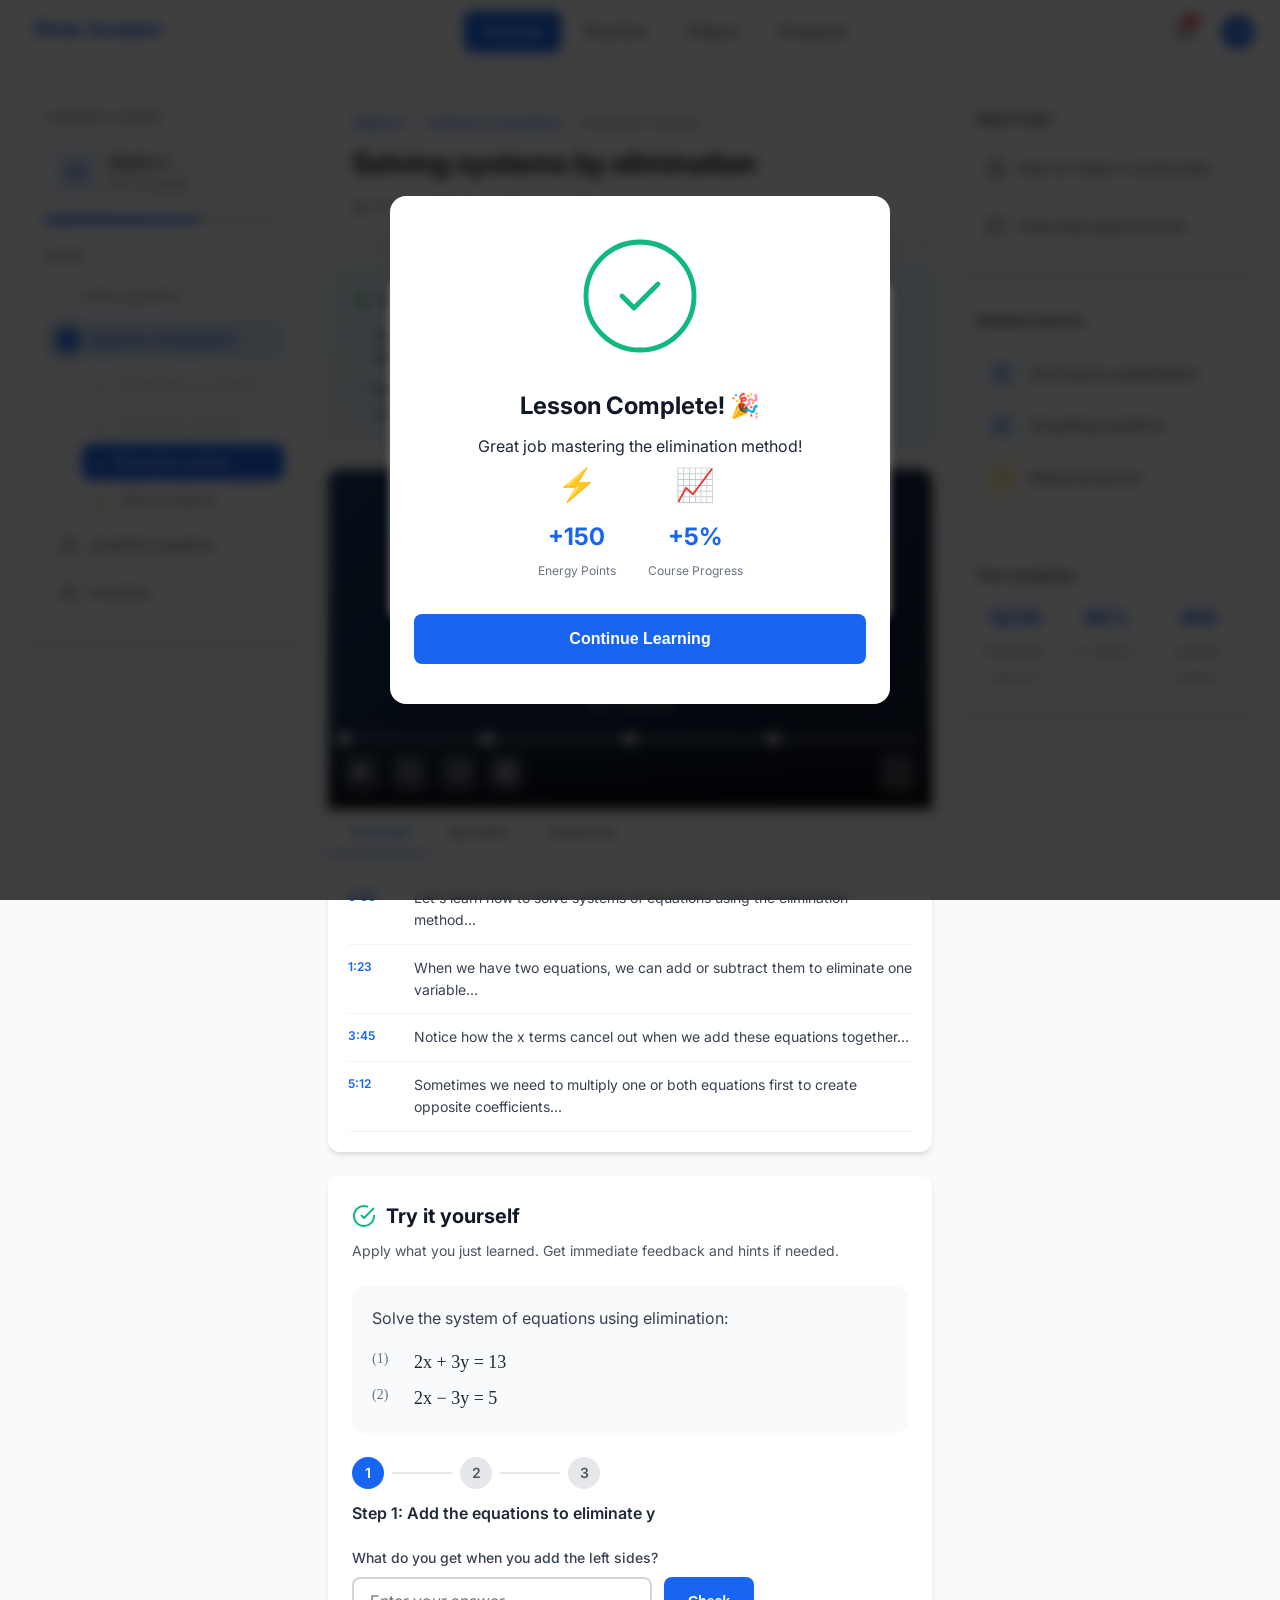
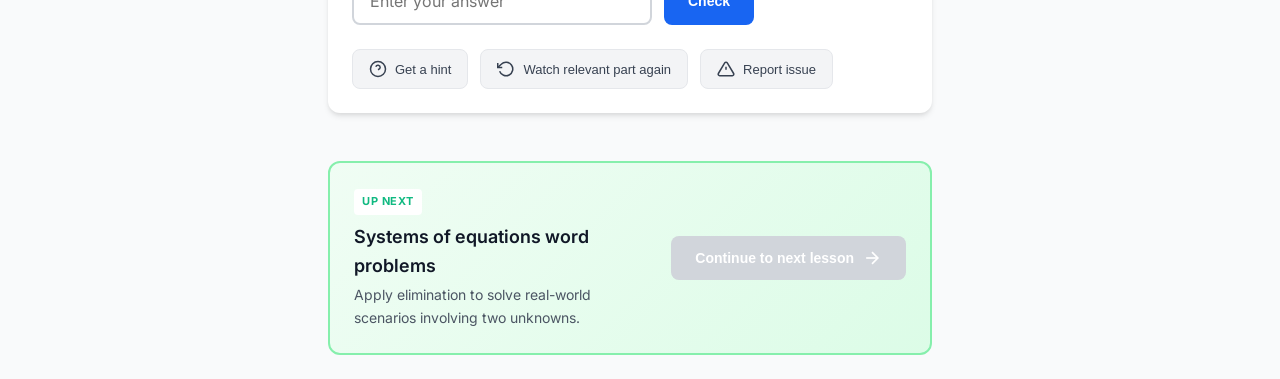
==== index.html @ 040fac62 "**Implement Khan Academy Early Learning Platform for Pre-K, K, and 1st Grade** - Integrate grade sel" ====
<!DOCTYPE html>
<html lang="en">
<head>
    <meta charset="UTF-8">
    <meta name="viewport" content="width=device-width, initial-scale=1.0">
    <title>Khan Academy - Modern Learning Platform</title>
    <link rel="stylesheet" href="styles.css">
    <link rel="preconnect" href="https://fonts.googleapis.com">
    <link rel="preconnect" href="https://fonts.gstatic.com" crossorigin>
    <link href="https://fonts.googleapis.com/css2?family=Inter:wght@400;500;600;700&family=Merriweather:wght@400;700&display=swap" rel="stylesheet">
</head>
<body>
    <!-- Navigation Header -->
    <header class="header">
        <div class="header-content">
            <div class="logo">
                <svg viewBox="0 0 120 40" class="logo-svg">
                    <text x="0" y="28" class="logo-text">Khan Academy</text>
                </svg>
            </div>
            <nav class="main-nav">
                <a href="#" class="nav-link active">Courses</a>
                <a href="#" class="nav-link">Practice</a>
                <a href="#" class="nav-link">Videos</a>
                <a href="#" class="nav-link">Progress</a>
            </nav>
            <div class="user-menu">
                <button class="btn-icon" aria-label="Notifications">
                    <svg viewBox="0 0 24 24" fill="none" stroke="currentColor" stroke-width="2">
                        <path d="M18 8A6 6 0 0 0 6 8c0 7-3 9-3 9h18s-3-2-3-9"/>
                        <path d="M13.73 21a2 2 0 0 1-3.46 0"/>
                    </svg>
                    <span class="notification-badge">3</span>
                </button>
                <div class="avatar">
                    <img src="data:image/svg+xml,%3Csvg xmlns='http://www.w3.org/2000/svg' viewBox='0 0 40 40'%3E%3Ccircle cx='20' cy='20' r='20' fill='%231865f2'/%3E%3Ctext x='20' y='26' text-anchor='middle' fill='white' font-size='18' font-weight='bold'%3EJD%3C/text%3E%3C/svg%3E" alt="User avatar">
                </div>
            </div>
        </div>
    </header>

    <div class="app-container">
        <!-- Sidebar - Course Navigation -->
        <aside class="sidebar">
            <div class="sidebar-section">
                <h3 class="sidebar-title">Current Course</h3>
                <div class="course-info">
                    <div class="course-icon math">
                        <svg viewBox="0 0 24 24" fill="none" stroke="currentColor" stroke-width="2">
                            <path d="M4 19l8-14 8 14"/>
                            <path d="M4 12h16"/>
                        </svg>
                    </div>
                    <div class="course-details">
                        <h4>Algebra I</h4>
                        <p class="progress-text">65% complete</p>
                    </div>
                </div>
                <div class="progress-bar">
                    <div class="progress-fill" style="width: 65%"></div>
                </div>
            </div>

            <div class="sidebar-section">
                <h3 class="sidebar-title">Units</h3>
                <ul class="unit-list">
                    <li class="unit-item completed">
                        <button class="unit-btn">
                            <span class="check-icon">✓</span>
                            <span>Linear equations</span>
                        </button>
                    </li>
                    <li class="unit-item active">
                        <button class="unit-btn">
                            <span class="unit-number">2</span>
                            <span>Systems of equations</span>
                        </button>
                        <ul class="lesson-list">
                            <li class="lesson-item completed">
                                <a href="#" class="lesson-link">
                                    <span class="video-icon">▶</span>
                                    Introduction to systems
                                </a>
                            </li>
                            <li class="lesson-item completed">
                                <a href="#" class="lesson-link">
                                    <span class="video-icon">▶</span>
                                    Substitution method
                                </a>
                            </li>
                            <li class="lesson-item active">
                                <a href="#" class="lesson-link current">
                                    <span class="play-icon">●</span>
                                    Elimination method
                                </a>
                            </li>
                            <li class="lesson-item">
                                <a href="#" class="lesson-link">
                                    <span class="lock-icon">🔒</span>
                                    Word problems
                                </a>
                            </li>
                        </ul>
                    </li>
                    <li class="unit-item">
                        <button class="unit-btn">
                            <span class="unit-number">3</span>
                            <span>Quadratic equations</span>
                        </button>
                    </li>
                    <li class="unit-item">
                        <button class="unit-btn">
                            <span class="unit-number">4</span>
                            <span>Functions</span>
                        </button>
                    </li>
                </ul>
            </div>
        </aside>

        <!-- Main Content Area -->
        <main class="main-content">
            <!-- Lesson Header -->
            <div class="lesson-header">
                <div class="breadcrumb">
                    <a href="#">Algebra I</a>
                    <span class="separator">/</span>
                    <a href="#">Systems of equations</a>
                    <span class="separator">/</span>
                    <span class="current">Elimination method</span>
                </div>
                <h1 class="lesson-title">Solving systems by elimination</h1>
                <div class="lesson-meta">
                    <span class="duration">
                        <svg viewBox="0 0 24 24" fill="none" stroke="currentColor" stroke-width="2">
                            <circle cx="12" cy="12" r="10"/>
                            <path d="M12 6v6l4 2"/>
                        </svg>
                        12 min
                    </span>
                    <span class="difficulty">
                        <svg viewBox="0 0 24 24" fill="none" stroke="currentColor" stroke-width="2">
                            <path d="M12 2L2 7l10 5 10-5-10-5z"/>
                            <path d="M2 17l10 5 10-5"/>
                            <path d="M2 12l10 5 10-5"/>
                        </svg>
                        Intermediate
                    </span>
                    <span class="energy-points">
                        <svg viewBox="0 0 24 24" fill="currentColor">
                            <path d="M13 2L3 14h9l-1 8 10-12h-9l1-8z"/>
                        </svg>
                        150 energy points
                    </span>
                </div>
            </div>

            <!-- Learning Objectives -->
            <div class="learning-objectives">
                <h2 class="objectives-title">
                    <svg viewBox="0 0 24 24" fill="none" stroke="currentColor" stroke-width="2">
                        <path d="M22 11.08V12a10 10 0 1 1-5.93-9.14"/>
                        <polyline points="22 4 12 14.01 9 11.01"/>
                    </svg>
                    What you'll learn
                </h2>
                <ul class="objectives-list">
                    <li>Understand when to use the elimination method</li>
                    <li>Solve systems by adding or subtracting equations</li>
                    <li>Multiply equations to create opposite coefficients</li>
                    <li>Apply elimination to real-world problems</li>
                </ul>
            </div>

            <!-- Video Player Section -->
            <div class="video-section">
                <div class="video-player">
                    <div class="video-container">
                        <div class="video-placeholder">
                            <button class="play-button" id="playVideo">
                                <svg viewBox="0 0 24 24" fill="currentColor">
                                    <polygon points="5 3 19 12 5 21 5 3"/>
                                </svg>
                            </button>
                            <p class="video-title">Watch: Solving systems by elimination</p>
                            <p class="video-instructor">With Sal Khan</p>
                        </div>
                        <div class="video-controls">
                            <div class="timeline">
                                <div class="timeline-progress" style="width: 0%"></div>
                                <div class="timeline-markers">
                                    <span class="marker" style="left: 0%" title="Introduction"></span>
                                    <span class="marker" style="left: 25%" title="Basic example"></span>
                                    <span class="marker" style="left: 50%" title="Advanced technique"></span>
                                    <span class="marker" style="left: 75%" title="Practice problem"></span>
                                </div>
                            </div>
                            <div class="controls-row">
                                <button class="control-btn" aria-label="Play/Pause">
                                    <svg viewBox="0 0 24 24" fill="currentColor">
                                        <polygon points="5 3 19 12 5 21 5 3"/>
                                    </svg>
                                </button>
                                <button class="control-btn" aria-label="Rewind 10s">
                                    <svg viewBox="0 0 24 24" fill="none" stroke="currentColor" stroke-width="2">
                                        <path d="M1 4v6h6"/>
                                        <path d="M3.51 15a9 9 0 1 0 2.13-9.36L1 10"/>
                                    </svg>
                                </button>
                                <button class="control-btn" aria-label="Forward 10s">
                                    <svg viewBox="0 0 24 24" fill="none" stroke="currentColor" stroke-width="2">
                                        <path d="M23 4v6h-6"/>
                                        <path d="M20.49 15a9 9 0 1 1-2.12-9.36L23 10"/>
                                    </svg>
                                </button>
                                <button class="control-btn" aria-label="Settings">
                                    <svg viewBox="0 0 24 24" fill="none" stroke="currentColor" stroke-width="2">
                                        <circle cx="12" cy="12" r="3"/>
                                        <path d="M19.4 15a1.65 1.65 0 0 0 .33 1.82l.06.06a2 2 0 0 1 0 2.83 2 2 0 0 1-2.83 0l-.06-.06a1.65 1.65 0 0 0-1.82-.33 1.65 1.65 0 0 0-1 1.51V21a2 2 0 0 1-2 2 2 2 0 0 1-2-2v-.09A1.65 1.65 0 0 0 9 19.4a1.65 1.65 0 0 0-1.82.33l-.06.06a2 2 0 0 1-2.83 0 2 2 0 0 1 0-2.83l.06-.06a1.65 1.65 0 0 0 .33-1.82 1.65 1.65 0 0 0-1.51-1H3a2 2 0 0 1-2-2 2 2 0 0 1 2-2h.09A1.65 1.65 0 0 0 4.6 9a1.65 1.65 0 0 0-.33-1.82l-.06-.06a2 2 0 0 1 0-2.83 2 2 0 0 1 2.83 0l.06.06a1.65 1.65 0 0 0 1.82.33H9a1.65 1.65 0 0 0 1-1.51V3a2 2 0 0 1 2-2 2 2 0 0 1 2 2v.09a1.65 1.65 0 0 0 1 1.51 1.65 1.65 0 0 0 1.82-.33l.06-.06a2 2 0 0 1 2.83 0 2 2 0 0 1 0 2.83l-.06.06a1.65 1.65 0 0 0-.33 1.82V9a1.65 1.65 0 0 0 1.51 1H21a2 2 0 0 1 2 2 2 2 0 0 1-2 2h-.09a1.65 1.65 0 0 0-1.51 1z"/>
                                    </svg>
                                </button>
                                <button class="control-btn fullscreen" aria-label="Fullscreen">
                                    <svg viewBox="0 0 24 24" fill="none" stroke="currentColor" stroke-width="2">
                                        <path d="M8 3H5a2 2 0 0 0-2 2v3m18 0V5a2 2 0 0 0-2-2h-3m0 18h3a2 2 0 0 0 2-2v-3M3 16v3a2 2 0 0 0 2 2h3"/>
                                    </svg>
                                </button>
                            </div>
                        </div>
                    </div>
                </div>

                <!-- Video Transcript & Notes -->
                <div class="transcript-section">
                    <div class="tabs">
                        <button class="tab active" data-tab="transcript">Transcript</button>
                        <button class="tab" data-tab="notes">My Notes</button>
                        <button class="tab" data-tab="resources">Resources</button>
                    </div>
                    <div class="tab-content">
                        <div class="transcript active" id="transcript">
                            <div class="transcript-segment">
                                <span class="timestamp">0:00</span>
                                <p>Let's learn how to solve systems of equations using the elimination method...</p>
                            </div>
                            <div class="transcript-segment">
                                <span class="timestamp">1:23</span>
                                <p>When we have two equations, we can add or subtract them to eliminate one variable...</p>
                            </div>
                            <div class="transcript-segment">
                                <span class="timestamp">3:45</span>
                                <p>Notice how the x terms cancel out when we add these equations together...</p>
                            </div>
                            <div class="transcript-segment">
                                <span class="timestamp">5:12</span>
                                <p>Sometimes we need to multiply one or both equations first to create opposite coefficients...</p>
                            </div>
                        </div>
                        <div class="notes" id="notes">
                            <textarea placeholder="Take notes while watching... Your notes will be saved automatically."></textarea>
                            <button class="btn-primary">Save Note</button>
                        </div>
                        <div class="resources" id="resources">
                            <a href="#" class="resource-link">
                                <svg viewBox="0 0 24 24" fill="none" stroke="currentColor" stroke-width="2">
                                    <path d="M14 2H6a2 2 0 0 0-2 2v16a2 2 0 0 0 2 2h12a2 2 0 0 0 2-2V8z"/>
                                    <polyline points="14 2 14 8 20 8"/>
                                    <line x1="16" y1="13" x2="8" y2="13"/>
                                    <line x1="16" y1="17" x2="8" y2="17"/>
                                    <polyline points="10 9 9 9 8 9"/>
                                </svg>
                                <span>Practice Worksheet (PDF)</span>
                            </a>
                            <a href="#" class="resource-link">
                                <svg viewBox="0 0 24 24" fill="none" stroke="currentColor" stroke-width="2">
                                    <rect x="3" y="3" width="18" height="18" rx="2"/>
                                    <path d="M3 9h18"/>
                                    <path d="M9 21V9"/>
                                </svg>
                                <span>Formula Reference Sheet</span>
                            </a>
                        </div>
                    </div>
                </div>
            </div>

            <!-- Interactive Practice Section -->
            <div class="practice-section">
                <div class="section-header">
                    <h2>
                        <svg viewBox="0 0 24 24" fill="none" stroke="currentColor" stroke-width="2">
                            <path d="M22 11.08V12a10 10 0 1 1-5.93-9.14"/>
                            <polyline points="22 4 12 14.01 9 11.01"/>
                        </svg>
                        Try it yourself
                    </h2>
                    <p class="section-subtitle">Apply what you just learned. Get immediate feedback and hints if needed.</p>
                </div>

                <div class="practice-problem" id="practiceProblem">
                    <div class="problem-statement">
                        <p>Solve the system of equations using elimination:</p>
                        <div class="equation-system">
                            <div class="equation">
                                <span class="eq-number">(1)</span>
                                <span class="eq-content">2x + 3y = 13</span>
                            </div>
                            <div class="equation">
                                <span class="eq-number">(2)</span>
                                <span class="eq-content">2x − 3y = 5</span>
                            </div>
                        </div>
                    </div>

                    <div class="step-guidance">
                        <div class="step-indicator">
                            <span class="step-number active">1</span>
                            <span class="step-connector"></span>
                            <span class="step-number">2</span>
                            <span class="step-connector"></span>
                            <span class="step-number">3</span>
                        </div>
                        <p class="step-instruction">Step 1: Add the equations to eliminate y</p>
                    </div>

                    <div class="input-area">
                        <label for="step1-answer">What do you get when you add the left sides?</label>
                        <div class="math-input">
                            <input type="text" id="step1-answer" placeholder="Enter your answer" autocomplete="off">
                            <button class="btn-check" id="checkAnswer">Check</button>
                        </div>
                    </div>

                    <div class="feedback-area" id="feedbackArea" hidden>
                        <div class="feedback-content correct">
                            <svg viewBox="0 0 24 24" fill="none" stroke="currentColor" stroke-width="2">
                                <path d="M22 11.08V12a10 10 0 1 1-5.93-9.14"/>
                                <polyline points="22 4 12 14.01 9 11.01"/>
                            </svg>
                            <p>Correct! When you add 2x + 2x, you get 4x. The +3y and −3y cancel out.</p>
                        </div>
                        <button class="btn-secondary" id="nextStep">Continue</button>
                    </div>

                    <div class="help-options">
                        <button class="btn-help" id="hintBtn">
                            <svg viewBox="0 0 24 24" fill="none" stroke="currentColor" stroke-width="2">
                                <circle cx="12" cy="12" r="10"/>
                                <path d="M9.09 9a3 3 0 0 1 5.83 1c0 2-3 3-3 3"/>
                                <line x1="12" y1="17" x2="12.01" y2="17"/>
                            </svg>
                            Get a hint
                        </button>
                        <button class="btn-help" id="watchAgain">
                            <svg viewBox="0 0 24 24" fill="none" stroke="currentColor" stroke-width="2">
                                <polyline points="1 4 1 10 7 10"/>
                                <path d="M3.51 15a9 9 0 1 0 2.13-9.36L1 10"/>
                            </svg>
                            Watch relevant part again
                        </button>
                        <button class="btn-report" id="reportProblem">
                            <svg viewBox="0 0 24 24" fill="none" stroke="currentColor" stroke-width="2">
                                <path d="M10.29 3.86L1.82 18a2 2 0 0 0 1.71 3h16.94a2 2 0 0 0 1.71-3L13.71 3.86a2 2 0 0 0-3.42 0z"/>
                                <line x1="12" y1="9" x2="12" y2="13"/>
                                <line x1="12" y1="17" x2="12.01" y2="17"/>
                            </svg>
                            Report issue
                        </button>
                    </div>
                </div>
            </div>

            <!-- Hint Modal -->
            <div class="modal" id="hintModal" hidden>
                <div class="modal-content">
                    <div class="modal-header">
                        <h3>💡 Hint</h3>
                        <button class="modal-close" id="closeHint">&times;</button>
                    </div>
                    <div class="modal-body">
                        <p><strong>Think about:</strong> What happens when you add terms with opposite signs?</p>
                        <p>Look at the y-terms: +3y and −3y. When added together, they equal zero!</p>
                        <p class="hint-partial">Now focus on the x-terms: 2x + 2x = ?</p>
                    </div>
                    <div class="modal-footer">
                        <button class="btn-primary" id="gotIt">Got it!</button>
                    </div>
                </div>
            </div>

            <!-- Next Lesson Preview -->
            <div class="next-lesson">
                <div class="next-lesson-card">
                    <div class="next-lesson-info">
                        <span class="next-label">Up next</span>
                        <h3>Systems of equations word problems</h3>
                        <p>Apply elimination to solve real-world scenarios involving two unknowns.</p>
                    </div>
                    <button class="btn-primary btn-next" disabled id="btnNextLesson">
                        Continue to next lesson
                        <svg viewBox="0 0 24 24" fill="none" stroke="currentColor" stroke-width="2">
                            <line x1="5" y1="12" x2="19" y2="12"/>
                            <polyline points="12 5 19 12 12 19"/>
                        </svg>
                    </button>
                </div>
            </div>
        </main>

        <!-- Right Panel - Additional Resources -->
        <aside class="right-panel">
            <div class="panel-section">
                <h3 class="panel-title">Need help?</h3>
                <div class="help-resources">
                    <a href="#" class="help-link">
                        <svg viewBox="0 0 24 24" fill="none" stroke="currentColor" stroke-width="2">
                            <circle cx="12" cy="12" r="10"/>
                            <path d="M9.09 9a3 3 0 0 1 5.83 1c0 2-3 3-3 3"/>
                            <line x1="12" y1="17" x2="12.01" y2="17"/>
                        </svg>
                        <span>Ask for help in community</span>
                    </a>
                    <a href="#" class="help-link">
                        <svg viewBox="0 0 24 24" fill="none" stroke="currentColor" stroke-width="2">
                            <path d="M21 15a2 2 0 0 1-2 2H7l-4 4V5a2 2 0 0 1 2-2h14a2 2 0 0 1 2 2z"/>
                        </svg>
                        <span>View discussion forum</span>
                    </a>
                </div>
            </div>

            <div class="panel-section">
                <h3 class="panel-title">Related lessons</h3>
                <ul class="related-list">
                    <li>
                        <a href="#" class="related-link">
                            <span class="related-icon video">▶</span>
                            <span>Solving by substitution</span>
                        </a>
                    </li>
                    <li>
                        <a href="#" class="related-link">
                            <span class="related-icon video">▶</span>
                            <span>Graphing systems</span>
                        </a>
                    </li>
                    <li>
                        <a href="#" class="related-link">
                            <span class="related-icon practice">✏</span>
                            <span>Mixed practice</span>
                        </a>
                    </li>
                </ul>
            </div>

            <div class="panel-section">
                <h3 class="panel-title">Your progress</h3>
                <div class="progress-stats">
                    <div class="stat">
                        <span class="stat-value">12/20</span>
                        <span class="stat-label">Problems solved</span>
                    </div>
                    <div class="stat">
                        <span class="stat-value">85%</span>
                        <span class="stat-label">Accuracy</span>
                    </div>
                    <div class="stat">
                        <span class="stat-value">450</span>
                        <span class="stat-label">Energy points</span>
                    </div>
                </div>
            </div>
        </aside>
    </div>

    <!-- Completion Modal -->
    <div class="modal completion-modal" id="completionModal" hidden>
        <div class="modal-content">
            <div class="completion-animation">
                <svg viewBox="0 0 100 100" class="success-circle">
                    <circle cx="50" cy="50" r="45" fill="none" stroke="#e5e7eb" stroke-width="4"/>
                    <circle cx="50" cy="50" r="45" fill="none" stroke="#10b981" stroke-width="4" stroke-dasharray="283" stroke-dashoffset="283" id="progressCircle"/>
                    <path d="M35 50 L45 60 L65 40" fill="none" stroke="#10b981" stroke-width="4" stroke-linecap="round" stroke-linejoin="round" id="checkMark"/>
                </svg>
            </div>
            <h2>Lesson Complete! 🎉</h2>
            <p>Great job mastering the elimination method!</p>
            <div class="rewards">
                <div class="reward">
                    <span class="reward-icon">⚡</span>
                    <span class="reward-amount">+150</span>
                    <span class="reward-label">Energy Points</span>
                </div>
                <div class="reward">
                    <span class="reward-icon">📈</span>
                    <span class="reward-amount">+5%</span>
                    <span class="reward-label">Course Progress</span>
                </div>
            </div>
            <button class="btn-primary btn-large" id="continueLearning">Continue Learning</button>
        </div>
    </div>

    <script src="app.js"></script>
</body>
</html>
---- styles.css ----
/* CSS Variables for consistent theming */
:root {
    /* Colors - Khan Academy inspired but modernized */
    --primary-blue: #1865f2;
    --primary-blue-hover: #1456d0;
    --primary-green: #10b981;
    --primary-green-hover: #059669;
    --warning-yellow: #fbbf24;
    --error-red: #ef4444;
    
    /* Neutrals */
    --gray-50: #f9fafb;
    --gray-100: #f3f4f6;
    --gray-200: #e5e7eb;
    --gray-300: #d1d5db;
    --gray-400: #9ca3af;
    --gray-500: #6b7280;
    --gray-600: #4b5563;
    --gray-700: #374151;
    --gray-800: #1f2937;
    --gray-900: #111827;
    
    /* Typography */
    --font-sans: 'Inter', -apple-system, BlinkMacSystemFont, 'Segoe UI', Roboto, sans-serif;
    --font-serif: 'Merriweather', Georgia, serif;
    
    /* Spacing */
    --header-height: 64px;
    --sidebar-width: 280px;
    --right-panel-width: 300px;
    
    /* Shadows */
    --shadow-sm: 0 1px 2px 0 rgba(0, 0, 0, 0.05);
    --shadow-md: 0 4px 6px -1px rgba(0, 0, 0, 0.1), 0 2px 4px -1px rgba(0, 0, 0, 0.06);
    --shadow-lg: 0 10px 15px -3px rgba(0, 0, 0, 0.1), 0 4px 6px -2px rgba(0, 0, 0, 0.05);
    --shadow-xl: 0 20px 25px -5px rgba(0, 0, 0, 0.1), 0 10px 10px -5px rgba(0, 0, 0, 0.04);
    
    /* Border Radius */
    --radius-sm: 4px;
    --radius-md: 8px;
    --radius-lg: 12px;
    --radius-xl: 16px;
    --radius-full: 9999px;
    
    /* Transitions */
    --transition-fast: 150ms ease;
    --transition-normal: 250ms ease;
    --transition-slow: 350ms ease;
}

/* Reset and Base Styles */
* {
    margin: 0;
    padding: 0;
    box-sizing: border-box;
}

body {
    font-family: var(--font-sans);
    color: var(--gray-800);
    background-color: var(--gray-50);
    line-height: 1.6;
    overflow-x: hidden;
}

/* Header Styles */
.header {
    position: fixed;
    top: 0;
    left: 0;
    right: 0;
    height: var(--header-height);
    background: white;
    border-bottom: 1px solid var(--gray-200);
    z-index: 1000;
    box-shadow: var(--shadow-sm);
}

.header-content {
    max-width: 1600px;
    height: 100%;
    margin: 0 auto;
    padding: 0 24px;
    display: flex;
    align-items: center;
    justify-content: space-between;
}

.logo-svg {
    width: 140px;
    height: 40px;
}

.logo-text {
    font-family: var(--font-sans);
    font-size: 20px;
    font-weight: 700;
    fill: var(--primary-blue);
}

.main-nav {
    display: flex;
    gap: 8px;
}

.nav-link {
    padding: 8px 16px;
    text-decoration: none;
    color: var(--gray-600);
    font-weight: 500;
    border-radius: var(--radius-md);
    transition: all var(--transition-fast);
}

.nav-link:hover {
    background-color: var(--gray-100);
    color: var(--gray-800);
}

.nav-link.active {
    background-color: var(--primary-blue);
    color: white;
}

.user-menu {
    display: flex;
    align-items: center;
    gap: 16px;
}

.btn-icon {
    position: relative;
    background: none;
    border: none;
    cursor: pointer;
    padding: 8px;
    border-radius: var(--radius-md);
    color: var(--gray-600);
    transition: all var(--transition-fast);
}

.btn-icon:hover {
    background-color: var(--gray-100);
    color: var(--gray-800);
}

.btn-icon svg {
    width: 24px;
    height: 24px;
}

.notification-badge {
    position: absolute;
    top: 4px;
    right: 4px;
    background-color: var(--error-red);
    color: white;
    font-size: 10px;
    font-weight: 700;
    padding: 2px 5px;
    border-radius: var(--radius-full);
    min-width: 18px;
    text-align: center;
}

.avatar {
    width: 36px;
    height: 36px;
    border-radius: var(--radius-full);
    overflow: hidden;
    cursor: pointer;
    border: 2px solid var(--gray-200);
    transition: border-color var(--transition-fast);
}

.avatar:hover {
    border-color: var(--primary-blue);
}

.avatar img {
    width: 100%;
    height: 100%;
    object-fit: cover;
}

/* App Container - Three Column Layout */
.app-container {
    display: grid;
    grid-template-columns: var(--sidebar-width) 1fr var(--right-panel-width);
    min-height: calc(100vh - var(--header-height));
    margin-top: var(--header-height);
    gap: 24px;
    padding: 24px;
    max-width: 1800px;
    margin-left: auto;
    margin-right: auto;
}

/* Sidebar Styles */
.sidebar {
    background: white;
    border-radius: var(--radius-lg);
    padding: 20px;
    box-shadow: var(--shadow-md);
    height: fit-content;
    position: sticky;
    top: calc(var(--header-height) + 24px);
}

.sidebar-section {
    margin-bottom: 24px;
}

.sidebar-section:last-child {
    margin-bottom: 0;
}

.sidebar-title {
    font-size: 12px;
    font-weight: 600;
    text-transform: uppercase;
    letter-spacing: 0.5px;
    color: var(--gray-500);
    margin-bottom: 12px;
}

.course-info {
    display: flex;
    align-items: center;
    gap: 12px;
    padding: 12px;
    background-color: var(--gray-50);
    border-radius: var(--radius-md);
    margin-bottom: 12px;
}

.course-icon {
    width: 40px;
    height: 40px;
    border-radius: var(--radius-md);
    display: flex;
    align-items: center;
    justify-content: center;
}

.course-icon.math {
    background-color: #dbeafe;
    color: var(--primary-blue);
}

.course-icon svg {
    width: 24px;
    height: 24px;
}

.course-details h4 {
    font-size: 14px;
    font-weight: 600;
    color: var(--gray-800);
}

.progress-text {
    font-size: 12px;
    color: var(--gray-500);
}

.progress-bar {
    height: 6px;
    background-color: var(--gray-200);
    border-radius: var(--radius-full);
    overflow: hidden;
}

.progress-fill {
    height: 100%;
    background: linear-gradient(90deg, var(--primary-blue), #3b82f6);
    border-radius: var(--radius-full);
    transition: width var(--transition-slow);
}

.unit-list {
    list-style: none;
}

.unit-item {
    margin-bottom: 4px;
}

.unit-btn {
    width: 100%;
    display: flex;
    align-items: center;
    gap: 10px;
    padding: 10px 12px;
    background: none;
    border: none;
    border-radius: var(--radius-md);
    cursor: pointer;
    text-align: left;
    font-size: 14px;
    color: var(--gray-700);
    transition: all var(--transition-fast);
}

.unit-btn:hover {
    background-color: var(--gray-100);
}

.unit-item.active .unit-btn {
    background-color: #dbeafe;
    color: var(--primary-blue);
    font-weight: 600;
}

.unit-item.completed .unit-btn {
    color: var(--gray-500);
}

.check-icon {
    color: var(--primary-green);
    font-weight: bold;
}

.unit-number {
    width: 24px;
    height: 24px;
    background-color: var(--gray-200);
    border-radius: var(--radius-full);
    display: flex;
    align-items: center;
    justify-content: center;
    font-size: 11px;
    font-weight: 600;
    flex-shrink: 0;
}

.unit-item.active .unit-number {
    background-color: var(--primary-blue);
    color: white;
}

.lesson-list {
    list-style: none;
    margin-top: 4px;
    margin-left: 20px;
    padding-left: 16px;
    border-left: 2px solid var(--gray-200);
}

.lesson-item {
    margin-bottom: 2px;
}

.lesson-link {
    display: block;
    padding: 8px 12px;
    text-decoration: none;
    color: var(--gray-600);
    font-size: 13px;
    border-radius: var(--radius-md);
    transition: all var(--transition-fast);
}

.lesson-link:hover {
    background-color: var(--gray-100);
    color: var(--gray-800);
}

.lesson-link.current {
    background-color: var(--primary-blue);
    color: white;
    font-weight: 500;
}

.lesson-item.completed .lesson-link {
    color: var(--gray-400);
}

.video-icon, .play-icon {
    margin-right: 8px;
    font-size: 10px;
}

.play-icon {
    font-size: 8px;
}

.lock-icon {
    margin-right: 8px;
    opacity: 0.5;
}

/* Main Content Area */
.main-content {
    display: flex;
    flex-direction: column;
    gap: 24px;
}

/* Lesson Header */
.lesson-header {
    background: white;
    border-radius: var(--radius-lg);
    padding: 24px;
    box-shadow: var(--shadow-md);
}

.breadcrumb {
    display: flex;
    align-items: center;
    gap: 8px;
    font-size: 13px;
    color: var(--gray-500);
    margin-bottom: 12px;
}

.breadcrumb a {
    color: var(--primary-blue);
    text-decoration: none;
    font-weight: 500;
}

.breadcrumb a:hover {
    text-decoration: underline;
}

.separator {
    color: var(--gray-300);
}

.lesson-title {
    font-size: 28px;
    font-weight: 700;
    color: var(--gray-900);
    margin-bottom: 16px;
    line-height: 1.3;
}

.lesson-meta {
    display: flex;
    align-items: center;
    gap: 20px;
    flex-wrap: wrap;
}

.lesson-meta span {
    display: flex;
    align-items: center;
    gap: 6px;
    font-size: 13px;
    color: var(--gray-600);
}

.lesson-meta svg {
    width: 16px;
    height: 16px;
}

/* Learning Objectives */
.learning-objectives {
    background: linear-gradient(135deg, #f0f9ff 0%, #e0f2fe 100%);
    border-radius: var(--radius-lg);
    padding: 20px 24px;
    border: 1px solid #bae6fd;
}

.objectives-title {
    display: flex;
    align-items: center;
    gap: 10px;
    font-size: 16px;
    font-weight: 600;
    color: var(--gray-800);
    margin-bottom: 12px;
}

.objectives-title svg {
    width: 20px;
    height: 20px;
    color: var(--primary-green);
}

.objectives-list {
    list-style: none;
    display: grid;
    grid-template-columns: repeat(auto-fit, minmax(250px, 1fr));
    gap: 10px;
}

.objectives-list li {
    display: flex;
    align-items: flex-start;
    gap: 8px;
    font-size: 14px;
    color: var(--gray-700);
}

.objectives-list li::before {
    content: "✓";
    color: var(--primary-green);
    font-weight: bold;
    flex-shrink: 0;
}

/* Video Section */
.video-section {
    background: white;
    border-radius: var(--radius-lg);
    overflow: hidden;
    box-shadow: var(--shadow-md);
}

.video-player {
    background: var(--gray-900);
    aspect-ratio: 16 / 9;
    position: relative;
}

.video-container {
    width: 100%;
    height: 100%;
    position: relative;
}

.video-placeholder {
    width: 100%;
    height: 100%;
    display: flex;
    flex-direction: column;
    align-items: center;
    justify-content: center;
    background: linear-gradient(135deg, #1e3a5f 0%, #0f172a 100%);
    color: white;
}

.play-button {
    width: 80px;
    height: 80px;
    border-radius: var(--radius-full);
    background: rgba(255, 255, 255, 0.2);
    backdrop-filter: blur(10px);
    border: 2px solid rgba(255, 255, 255, 0.3);
    cursor: pointer;
    display: flex;
    align-items: center;
    justify-content: center;
    transition: all var(--transition-normal);
    margin-bottom: 16px;
}

.play-button:hover {
    background: rgba(255, 255, 255, 0.3);
    transform: scale(1.1);
}

.play-button svg {
    width: 32px;
    height: 32px;
    margin-left: 4px;
}

.video-title {
    font-size: 18px;
    font-weight: 600;
    margin-bottom: 4px;
}

.video-instructor {
    font-size: 14px;
    opacity: 0.8;
}

.video-controls {
    position: absolute;
    bottom: 0;
    left: 0;
    right: 0;
    padding: 16px;
    background: linear-gradient(transparent, rgba(0, 0, 0, 0.8));
}

.timeline {
    height: 6px;
    background: rgba(255, 255, 255, 0.3);
    border-radius: var(--radius-full);
    margin-bottom: 12px;
    position: relative;
    cursor: pointer;
}

.timeline-progress {
    height: 100%;
    background: var(--primary-blue);
    border-radius: var(--radius-full);
    position: relative;
    transition: width var(--transition-fast);
}

.timeline-markers {
    position: absolute;
    top: 0;
    left: 0;
    right: 0;
    height: 100%;
}

.marker {
    position: absolute;
    width: 12px;
    height: 12px;
    background: white;
    border-radius: var(--radius-full);
    transform: translateX(-50%) translateY(-3px);
    cursor: pointer;
    transition: transform var(--transition-fast);
}

.marker:hover {
    transform: translateX(-50%) translateY(-5px) scale(1.2);
}

.controls-row {
    display: flex;
    align-items: center;
    gap: 12px;
}

.control-btn {
    background: rgba(255, 255, 255, 0.2);
    border: none;
    border-radius: var(--radius-md);
    padding: 8px;
    cursor: pointer;
    color: white;
    transition: all var(--transition-fast);
}

.control-btn:hover {
    background: rgba(255, 255, 255, 0.3);
}

.control-btn svg {
    width: 20px;
    height: 20px;
}

.control-btn.fullscreen {
    margin-left: auto;
}

/* Transcript Section */
.transcript-section {
    border-top: 1px solid var(--gray-200);
}

.tabs {
    display: flex;
    border-bottom: 1px solid var(--gray-200);
}

.tab {
    padding: 14px 20px;
    background: none;
    border: none;
    font-size: 14px;
    font-weight: 500;
    color: var(--gray-600);
    cursor: pointer;
    position: relative;
    transition: color var(--transition-fast);
}

.tab:hover {
    color: var(--gray-800);
}

.tab.active {
    color: var(--primary-blue);
}

.tab.active::after {
    content: '';
    position: absolute;
    bottom: -1px;
    left: 0;
    right: 0;
    height: 2px;
    background: var(--primary-blue);
}

.tab-content {
    padding: 20px;
}

.transcript, .notes, .resources {
    display: none;
}

.transcript.active, .notes.active, .resources.active {
    display: block;
}

.transcript-segment {
    display: flex;
    gap: 16px;
    padding: 12px 0;
    border-bottom: 1px solid var(--gray-100);
    cursor: pointer;
    transition: background-color var(--transition-fast);
}

.transcript-segment:hover {
    background-color: var(--gray-50);
}

.timestamp {
    font-size: 12px;
    color: var(--primary-blue);
    font-weight: 600;
    flex-shrink: 0;
    min-width: 50px;
}

.transcript-segment p {
    font-size: 14px;
    color: var(--gray-700);
    line-height: 1.6;
}

.notes textarea {
    width: 100%;
    min-height: 150px;
    padding: 12px;
    border: 1px solid var(--gray-300);
    border-radius: var(--radius-md);
    font-family: var(--font-sans);
    font-size: 14px;
    resize: vertical;
    margin-bottom: 12px;
}

.notes textarea:focus {
    outline: none;
    border-color: var(--primary-blue);
    box-shadow: 0 0 0 3px rgba(24, 101, 242, 0.1);
}

.resource-link {
    display: flex;
    align-items: center;
    gap: 12px;
    padding: 12px;
    text-decoration: none;
    color: var(--gray-700);
    border: 1px solid var(--gray-200);
    border-radius: var(--radius-md);
    margin-bottom: 8px;
    transition: all var(--transition-fast);
}

.resource-link:hover {
    border-color: var(--primary-blue);
    background-color: #eff6ff;
    color: var(--primary-blue);
}

.resource-link svg {
    width: 20px;
    height: 20px;
    flex-shrink: 0;
}

/* Practice Section */
.practice-section {
    background: white;
    border-radius: var(--radius-lg);
    padding: 24px;
    box-shadow: var(--shadow-md);
}

.section-header {
    margin-bottom: 24px;
}

.section-header h2 {
    display: flex;
    align-items: center;
    gap: 10px;
    font-size: 20px;
    font-weight: 700;
    color: var(--gray-900);
    margin-bottom: 8px;
}

.section-header h2 svg {
    width: 24px;
    height: 24px;
    color: var(--primary-green);
}

.section-subtitle {
    font-size: 14px;
    color: var(--gray-600);
}

.problem-statement {
    background: var(--gray-50);
    padding: 20px;
    border-radius: var(--radius-lg);
    margin-bottom: 24px;
}

.problem-statement p {
    font-size: 16px;
    color: var(--gray-700);
    margin-bottom: 16px;
}

.equation-system {
    display: flex;
    flex-direction: column;
    gap: 8px;
    font-family: 'Times New Roman', serif;
    font-size: 18px;
}

.equation {
    display: flex;
    gap: 12px;
}

.eq-number {
    color: var(--gray-500);
    font-size: 14px;
    min-width: 30px;
}

.eq-content {
    font-weight: 500;
    color: var(--gray-800);
}

.step-guidance {
    margin-bottom: 20px;
}

.step-indicator {
    display: flex;
    align-items: center;
    gap: 8px;
    margin-bottom: 12px;
}

.step-number {
    width: 32px;
    height: 32px;
    border-radius: var(--radius-full);
    background: var(--gray-200);
    display: flex;
    align-items: center;
    justify-content: center;
    font-size: 14px;
    font-weight: 600;
    color: var(--gray-600);
}

.step-number.active {
    background: var(--primary-blue);
    color: white;
}

.step-connector {
    flex: 1;
    height: 2px;
    background: var(--gray-200);
    max-width: 60px;
}

.step-instruction {
    font-size: 16px;
    font-weight: 600;
    color: var(--gray-800);
}

.input-area {
    margin-bottom: 20px;
}

.input-area label {
    display: block;
    font-size: 14px;
    font-weight: 500;
    color: var(--gray-700);
    margin-bottom: 8px;
}

.math-input {
    display: flex;
    gap: 12px;
}

.math-input input {
    flex: 1;
    max-width: 300px;
    padding: 12px 16px;
    border: 2px solid var(--gray-300);
    border-radius: var(--radius-md);
    font-size: 16px;
    font-family: var(--font-sans);
    transition: all var(--transition-fast);
}

.math-input input:focus {
    outline: none;
    border-color: var(--primary-blue);
    box-shadow: 0 0 0 3px rgba(24, 101, 242, 0.1);
}

.btn-check {
    padding: 12px 24px;
    background: var(--primary-blue);
    color: white;
    border: none;
    border-radius: var(--radius-md);
    font-size: 14px;
    font-weight: 600;
    cursor: pointer;
    transition: all var(--transition-fast);
}

.btn-check:hover {
    background: var(--primary-blue-hover);
}

.feedback-area {
    margin-top: 20px;
    padding: 16px;
    border-radius: var(--radius-md);
    animation: slideIn 0.3s ease;
}

@keyframes slideIn {
    from {
        opacity: 0;
        transform: translateY(-10px);
    }
    to {
        opacity: 1;
        transform: translateY(0);
    }
}

.feedback-content {
    display: flex;
    align-items: flex-start;
    gap: 12px;
}

.feedback-content.correct {
    background: #d1fae5;
    color: #065f46;
}

.feedback-content.incorrect {
    background: #fee2e2;
    color: #991b1b;
}

.feedback-content svg {
    width: 24px;
    height: 24px;
    flex-shrink: 0;
}

.feedback-content p {
    font-size: 14px;
    line-height: 1.5;
}

.help-options {
    display: flex;
    gap: 12px;
    margin-top: 24px;
    flex-wrap: wrap;
}

.btn-help, .btn-report {
    display: flex;
    align-items: center;
    gap: 8px;
    padding: 10px 16px;
    background: var(--gray-100);
    border: 1px solid var(--gray-200);
    border-radius: var(--radius-md);
    font-size: 13px;
    color: var(--gray-700);
    cursor: pointer;
    transition: all var(--transition-fast);
}

.btn-help:hover {
    background: var(--gray-200);
}

.btn-report:hover {
    background: #fef3c7;
    border-color: var(--warning-yellow);
}

.btn-help svg, .btn-report svg {
    width: 18px;
    height: 18px;
}

/* Modal Styles */
.modal {
    position: fixed;
    inset: 0;
    background: rgba(0, 0, 0, 0.5);
    display: flex;
    align-items: center;
    justify-content: center;
    z-index: 2000;
    padding: 20px;
    backdrop-filter: blur(4px);
}

.modal-content {
    background: white;
    border-radius: var(--radius-xl);
    max-width: 500px;
    width: 100%;
    max-height: 90vh;
    overflow-y: auto;
    box-shadow: var(--shadow-xl);
    animation: modalSlideIn 0.3s ease;
}

@keyframes modalSlideIn {
    from {
        opacity: 0;
        transform: translateY(-20px);
    }
    to {
        opacity: 1;
        transform: translateY(0);
    }
}

.modal-header {
    display: flex;
    align-items: center;
    justify-content: space-between;
    padding: 20px 24px;
    border-bottom: 1px solid var(--gray-200);
}

.modal-header h3 {
    font-size: 18px;
    font-weight: 600;
    color: var(--gray-900);
}

.modal-close {
    background: none;
    border: none;
    font-size: 28px;
    color: var(--gray-400);
    cursor: pointer;
    line-height: 1;
    transition: color var(--transition-fast);
}

.modal-close:hover {
    color: var(--gray-600);
}

.modal-body {
    padding: 24px;
}

.modal-body p {
    font-size: 14px;
    color: var(--gray-700);
    margin-bottom: 12px;
    line-height: 1.6;
}

.hint-partial {
    opacity: 0.7;
    font-style: italic;
}

.modal-footer {
    padding: 20px 24px;
    border-top: 1px solid var(--gray-200);
    display: flex;
    justify-content: flex-end;
}

/* Button Styles */
.btn-primary {
    padding: 12px 24px;
    background: var(--primary-blue);
    color: white;
    border: none;
    border-radius: var(--radius-md);
    font-size: 14px;
    font-weight: 600;
    cursor: pointer;
    transition: all var(--transition-fast);
}

.btn-primary:hover {
    background: var(--primary-blue-hover);
}

.btn-primary:disabled {
    background: var(--gray-300);
    cursor: not-allowed;
}

.btn-secondary {
    padding: 12px 24px;
    background: white;
    color: var(--primary-blue);
    border: 2px solid var(--primary-blue);
    border-radius: var(--radius-md);
    font-size: 14px;
    font-weight: 600;
    cursor: pointer;
    transition: all var(--transition-fast);
}

.btn-secondary:hover {
    background: #eff6ff;
}

.btn-large {
    width: 100%;
    padding: 16px 24px;
    font-size: 16px;
}

/* Next Lesson Section */
.next-lesson {
    margin-top: 24px;
}

.next-lesson-card {
    background: linear-gradient(135deg, #f0fdf4 0%, #dcfce7 100%);
    border: 2px solid #86efac;
    border-radius: var(--radius-lg);
    padding: 24px;
    display: flex;
    align-items: center;
    justify-content: space-between;
    gap: 24px;
}

.next-label {
    display: inline-block;
    font-size: 11px;
    font-weight: 700;
    text-transform: uppercase;
    letter-spacing: 0.5px;
    color: var(--primary-green);
    background: white;
    padding: 4px 8px;
    border-radius: var(--radius-sm);
    margin-bottom: 8px;
}

.next-lesson-info h3 {
    font-size: 18px;
    font-weight: 600;
    color: var(--gray-900);
    margin-bottom: 4px;
}

.next-lesson-info p {
    font-size: 14px;
    color: var(--gray-600);
}

.btn-next {
    display: flex;
    align-items: center;
    gap: 8px;
    flex-shrink: 0;
}

.btn-next svg {
    width: 20px;
    height: 20px;
}

/* Right Panel */
.right-panel {
    display: flex;
    flex-direction: column;
    gap: 20px;
}

.panel-section {
    background: white;
    border-radius: var(--radius-lg);
    padding: 20px;
    box-shadow: var(--shadow-md);
}

.panel-title {
    font-size: 14px;
    font-weight: 600;
    color: var(--gray-800);
    margin-bottom: 16px;
}

.help-resources {
    display: flex;
    flex-direction: column;
    gap: 12px;
}

.help-link {
    display: flex;
    align-items: center;
    gap: 12px;
    text-decoration: none;
    color: var(--gray-700);
    padding: 10px;
    border-radius: var(--radius-md);
    transition: all var(--transition-fast);
}

.help-link:hover {
    background: var(--gray-50);
    color: var(--primary-blue);
}

.help-link svg {
    width: 20px;
    height: 20px;
    flex-shrink: 0;
}

.related-list {
    list-style: none;
}

.related-link {
    display: flex;
    align-items: center;
    gap: 12px;
    padding: 10px;
    text-decoration: none;
    color: var(--gray-700);
    border-radius: var(--radius-md);
    transition: all var(--transition-fast);
}

.related-link:hover {
    background: var(--gray-50);
    color: var(--primary-blue);
}

.related-icon {
    width: 32px;
    height: 32px;
    border-radius: var(--radius-md);
    display: flex;
    align-items: center;
    justify-content: center;
    font-size: 12px;
    flex-shrink: 0;
}

.related-icon.video {
    background: #dbeafe;
    color: var(--primary-blue);
}

.related-icon.practice {
    background: #fef3c7;
    color: #d97706;
}

.progress-stats {
    display: grid;
    grid-template-columns: repeat(3, 1fr);
    gap: 16px;
}

.stat {
    text-align: center;
}

.stat-value {
    display: block;
    font-size: 20px;
    font-weight: 700;
    color: var(--primary-blue);
    margin-bottom: 4px;
}

.stat-label {
    font-size: 11px;
    color: var(--gray-500);
    text-transform: uppercase;
    letter-spacing: 0.5px;
}

/* Completion Modal */
.completion-modal .modal-content {
    text-align: center;
    padding: 40px 24px;
}

.completion-animation {
    margin-bottom: 24px;
}

.success-circle {
    width: 120px;
    height: 120px;
    margin: 0 auto;
}

#progressCircle {
    animation: drawCircle 1s ease forwards;
}

#checkMark {
    stroke-dasharray: 50;
    stroke-dashoffset: 50;
    animation: drawCheck 0.5s ease 1s forwards;
}

@keyframes drawCircle {
    to {
        stroke-dashoffset: 0;
    }
}

@keyframes drawCheck {
    to {
        stroke-dashoffset: 0;
    }
}

.completion-modal h2 {
    font-size: 24px;
    font-weight: 700;
    color: var(--gray-900);
    margin-bottom: 8px;
}

.completion-modal > p {
    font-size: 16px;
    color: var(--gray-600);
    margin-bottom: 24px;
}

.rewards {
    display: flex;
    justify-content: center;
    gap: 32px;
    margin-bottom: 32px;
}

.reward {
    text-align: center;
}

.reward-icon {
    font-size: 32px;
    display: block;
    margin-bottom: 8px;
}

.reward-amount {
    display: block;
    font-size: 24px;
    font-weight: 700;
    color: var(--primary-blue);
}

.reward-label {
    font-size: 12px;
    color: var(--gray-500);
}

/* Responsive Design */
@media (max-width: 1200px) {
    .app-container {
        grid-template-columns: var(--sidebar-width) 1fr;
    }
    
    .right-panel {
        display: none;
    }
}

@media (max-width: 900px) {
    .app-container {
        grid-template-columns: 1fr;
        padding: 16px;
    }
    
    .sidebar {
        display: none;
    }
    
    .main-nav {
        display: none;
    }
    
    .next-lesson-card {
        flex-direction: column;
        text-align: center;
    }
    
    .btn-next {
        width: 100%;
        justify-content: center;
    }
}

@media (max-width: 600px) {
    .header-content {
        padding: 0 16px;
    }
    
    .lesson-title {
        font-size: 22px;
    }
    
    .lesson-meta {
        gap: 12px;
    }
    
    .objectives-list {
        grid-template-columns: 1fr;
    }
    
    .math-input {
        flex-direction: column;
    }
    
    .math-input input {
        max-width: 100%;
    }
    
    .help-options {
        flex-direction: column;
    }
    
    .rewards {
        gap: 24px;
    }
}

/* Accessibility */
@media (prefers-reduced-motion: reduce) {
    *, *::before, *::after {
        animation-duration: 0.01ms !important;
        animation-iteration-count: 1 !important;
        transition-duration: 0.01ms !important;
    }
}

/* Focus styles for accessibility */
button:focus-visible,
a:focus-visible,
input:focus-visible {
    outline: 2px solid var(--primary-blue);
    outline-offset: 2px;
}

/* Print styles */
@media print {
    .header, .sidebar, .right-panel, .video-controls, .help-options {
        display: none !important;
    }
    
    .app-container {
        display: block;
        margin-top: 0;
    }
    
    .video-player {
        display: none;
    }
}
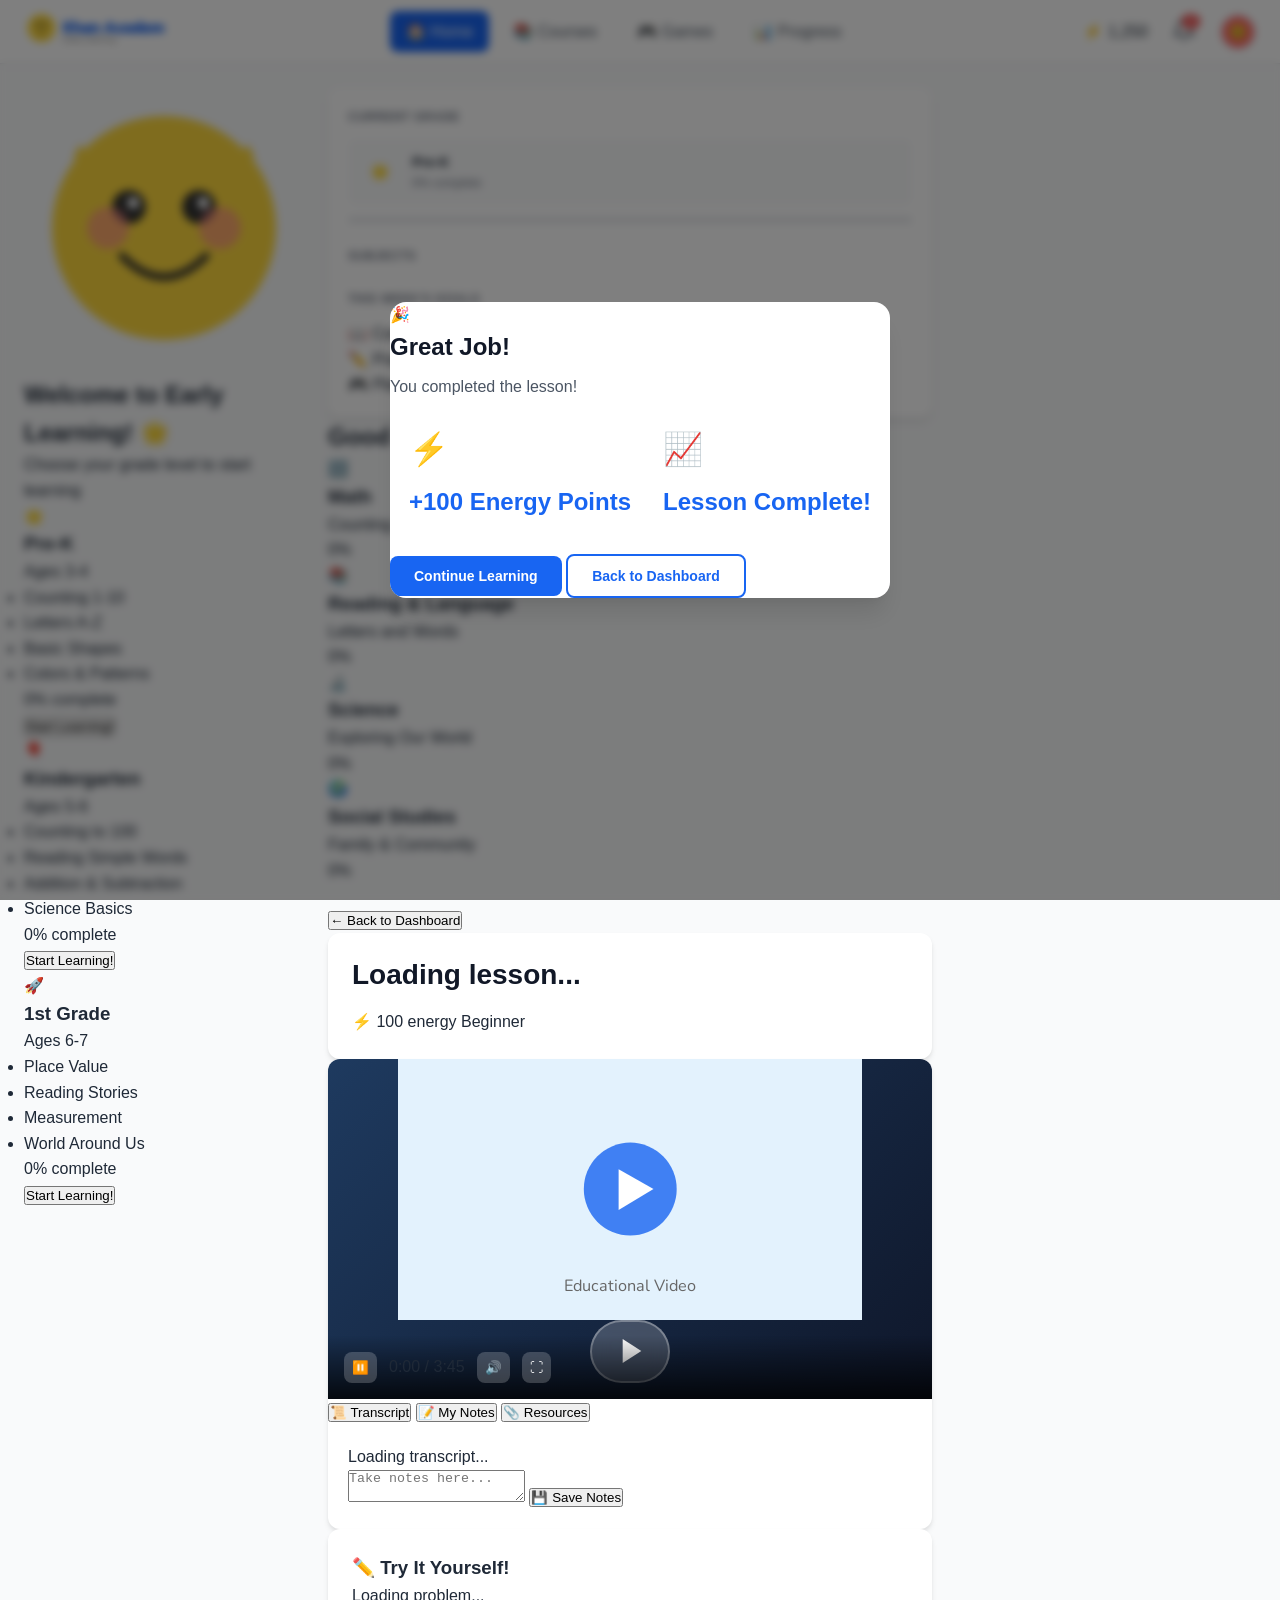
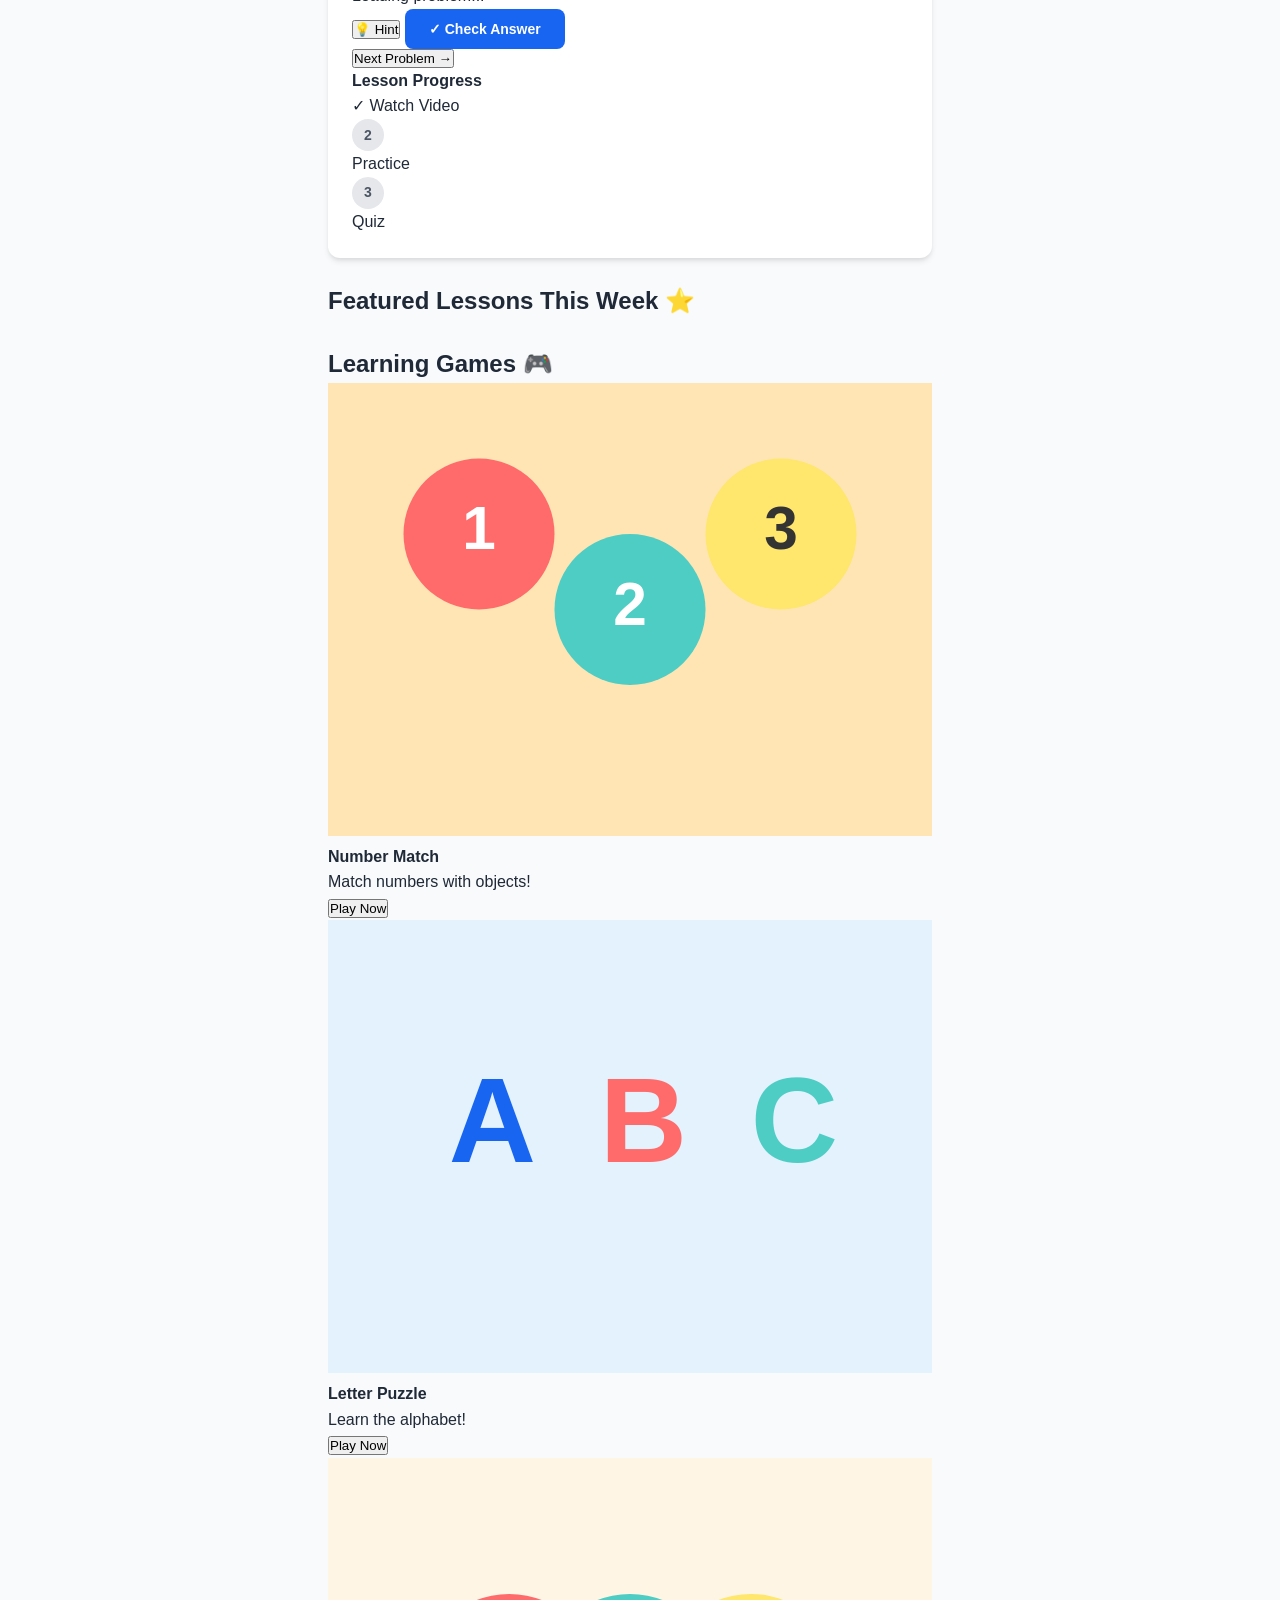
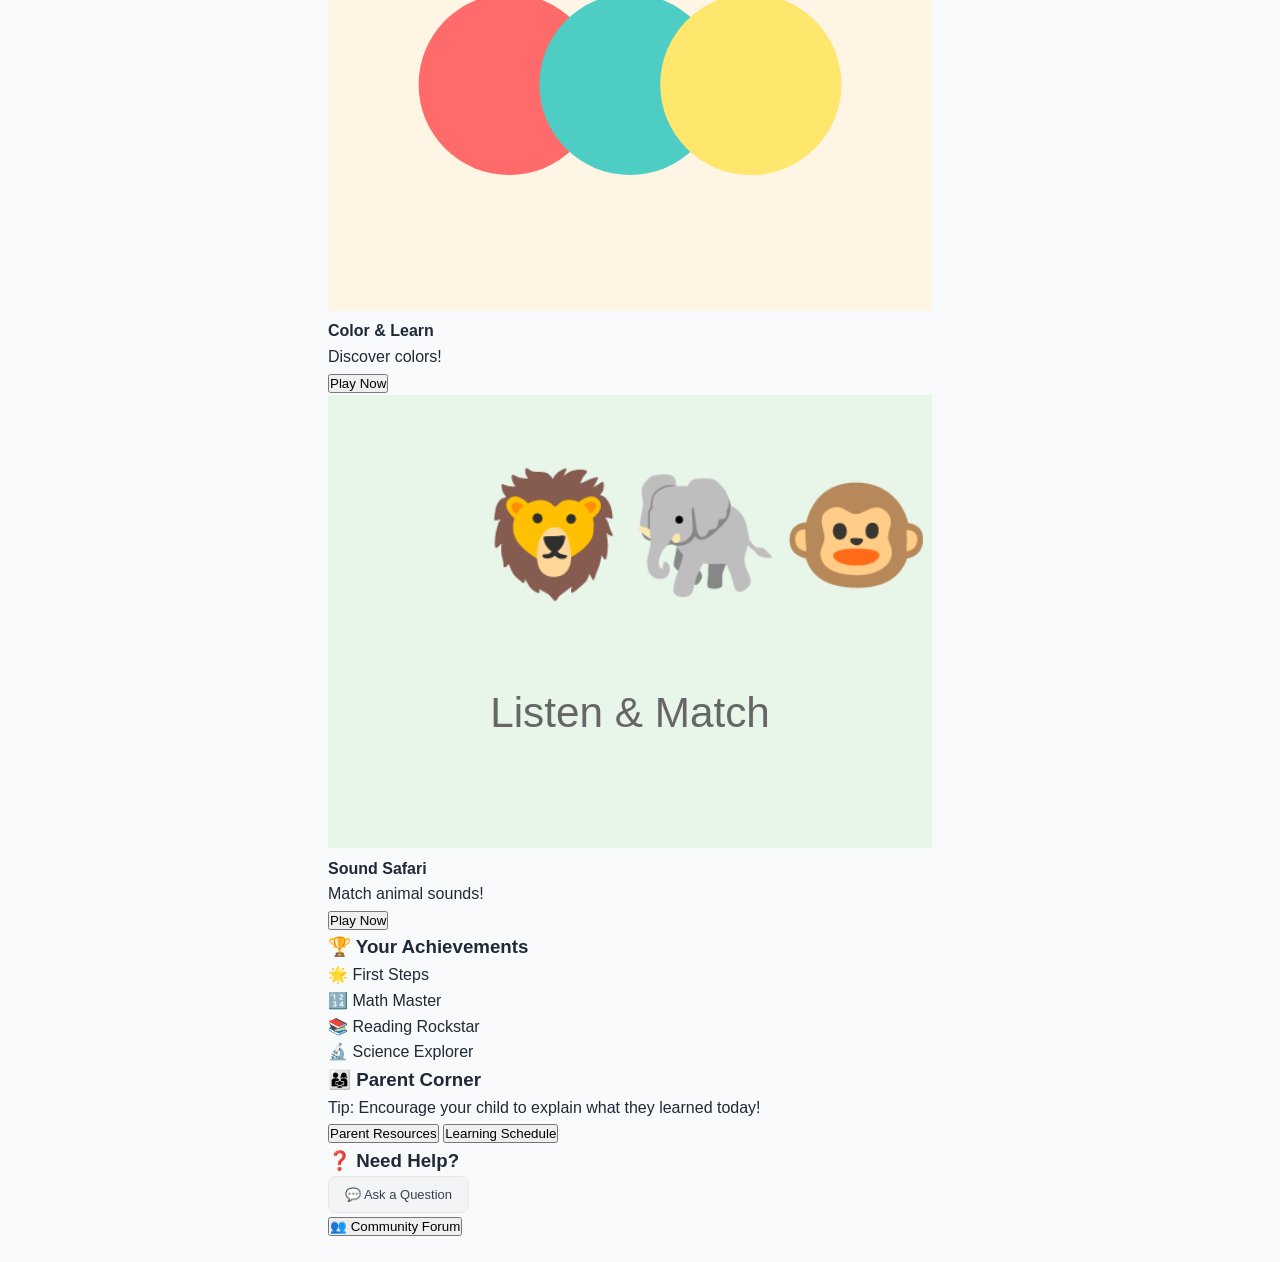
==== commit 455dd65e: "Complete Early Learning Platform with Pre-K, Kindergarten, and 1st Grade curriculum" ====
--- a/index.html
+++ b/index.html
@@ -3,28 +3,37 @@
 <head>
     <meta charset="UTF-8">
     <meta name="viewport" content="width=device-width, initial-scale=1.0">
-    <title>Khan Academy - Modern Learning Platform</title>
+    <title>Khan Academy Early Learning - Pre-K, Kindergarten & 1st Grade</title>
     <link rel="stylesheet" href="styles.css">
     <link rel="preconnect" href="https://fonts.googleapis.com">
     <link rel="preconnect" href="https://fonts.gstatic.com" crossorigin>
-    <link href="https://fonts.googleapis.com/css2?family=Inter:wght@400;500;600;700&family=Merriweather:wght@400;700&display=swap" rel="stylesheet">
+    <link href="https://fonts.googleapis.com/css2?family=Nunito:wght@400;600;700;800&family=Fredoka+One&display=swap" rel="stylesheet">
 </head>
 <body>
     <!-- Navigation Header -->
-    <header class="header">
+    <header class="header early-learning-header">
         <div class="header-content">
             <div class="logo">
-                <svg viewBox="0 0 120 40" class="logo-svg">
-                    <text x="0" y="28" class="logo-text">Khan Academy</text>
+                <svg viewBox="0 0 200 50" class="logo-svg">
+                    <circle cx="25" cy="25" r="20" fill="#FFD93D"/>
+                    <circle cx="20" cy="20" r="3" fill="#333"/>
+                    <circle cx="30" cy="20" r="3" fill="#333"/>
+                    <path d="M 20 30 Q 25 35 30 30" stroke="#333" stroke-width="2" fill="none"/>
+                    <text x="55" y="32" class="logo-text" style="font-family: 'Fredoka One', cursive; font-size: 24px; fill: #1865f2;">Khan Academy</text>
+                    <text x="55" y="45" class="logo-subtext" style="font-family: 'Nunito', sans-serif; font-size: 12px; fill: #666;">Early Learning</text>
                 </svg>
             </div>
             <nav class="main-nav">
-                <a href="#" class="nav-link active">Courses</a>
-                <a href="#" class="nav-link">Practice</a>
-                <a href="#" class="nav-link">Videos</a>
-                <a href="#" class="nav-link">Progress</a>
+                <a href="#" class="nav-link active" data-section="home">🏠 Home</a>
+                <a href="#" class="nav-link" data-section="courses">📚 Courses</a>
+                <a href="#" class="nav-link" data-section="games">🎮 Games</a>
+                <a href="#" class="nav-link" data-section="progress">📊 Progress</a>
             </nav>
             <div class="user-menu">
+                <div class="energy-points">
+                    <span class="energy-icon">⚡</span>
+                    <span class="energy-count" id="energyCount">1,250</span>
+                </div>
                 <button class="btn-icon" aria-label="Notifications">
                     <svg viewBox="0 0 24 24" fill="none" stroke="currentColor" stroke-width="2">
                         <path d="M18 8A6 6 0 0 0 6 8c0 7-3 9-3 9h18s-3-2-3-9"/>
@@ -33,470 +42,448 @@
                     <span class="notification-badge">3</span>
                 </button>
                 <div class="avatar">
-                    <img src="data:image/svg+xml,%3Csvg xmlns='http://www.w3.org/2000/svg' viewBox='0 0 40 40'%3E%3Ccircle cx='20' cy='20' r='20' fill='%231865f2'/%3E%3Ctext x='20' y='26' text-anchor='middle' fill='white' font-size='18' font-weight='bold'%3EJD%3C/text%3E%3C/svg%3E" alt="User avatar">
+                    <img src="data:image/svg+xml,%3Csvg xmlns='http://www.w3.org/2000/svg' viewBox='0 0 40 40'%3E%3Ccircle cx='20' cy='20' r='20' fill='%23FF6B6B'/%3E%3Ctext x='20' y='26' text-anchor='middle' fill='white' font-size='18' font-weight='bold'%3E😊%3C/text%3E%3C/svg%3E" alt="User avatar">
                 </div>
             </div>
         </div>
     </header>
 
-    <div class="app-container">
-        <!-- Sidebar - Course Navigation -->
-        <aside class="sidebar">
-            <div class="sidebar-section">
-                <h3 class="sidebar-title">Current Course</h3>
-                <div class="course-info">
-                    <div class="course-icon math">
-                        <svg viewBox="0 0 24 24" fill="none" stroke="currentColor" stroke-width="2">
-                            <path d="M4 19l8-14 8 14"/>
-                            <path d="M4 12h16"/>
-                        </svg>
-                    </div>
-                    <div class="course-details">
-                        <h4>Algebra I</h4>
-                        <p class="progress-text">65% complete</p>
-                    </div>
-                </div>
-                <div class="progress-bar">
-                    <div class="progress-fill" style="width: 65%"></div>
-                </div>
-            </div>
-
-            <div class="sidebar-section">
-                <h3 class="sidebar-title">Units</h3>
-                <ul class="unit-list">
-                    <li class="unit-item completed">
-                        <button class="unit-btn">
-                            <span class="check-icon">✓</span>
-                            <span>Linear equations</span>
-                        </button>
-                    </li>
-                    <li class="unit-item active">
-                        <button class="unit-btn">
-                            <span class="unit-number">2</span>
-                            <span>Systems of equations</span>
-                        </button>
-                        <ul class="lesson-list">
-                            <li class="lesson-item completed">
-                                <a href="#" class="lesson-link">
-                                    <span class="video-icon">▶</span>
-                                    Introduction to systems
-                                </a>
-                            </li>
-                            <li class="lesson-item completed">
-                                <a href="#" class="lesson-link">
-                                    <span class="video-icon">▶</span>
-                                    Substitution method
-                                </a>
-                            </li>
-                            <li class="lesson-item active">
-                                <a href="#" class="lesson-link current">
-                                    <span class="play-icon">●</span>
-                                    Elimination method
-                                </a>
-                            </li>
-                            <li class="lesson-item">
-                                <a href="#" class="lesson-link">
-                                    <span class="lock-icon">🔒</span>
-                                    Word problems
-                                </a>
-                            </li>
-                        </ul>
-                    </li>
-                    <li class="unit-item">
-                        <button class="unit-btn">
-                            <span class="unit-number">3</span>
-                            <span>Quadratic equations</span>
-                        </button>
-                    </li>
-                    <li class="unit-item">
-                        <button class="unit-btn">
-                            <span class="unit-number">4</span>
-                            <span>Functions</span>
-                        </button>
-                    </li>
-                </ul>
-            </div>
-        </aside>
-
-        <!-- Main Content Area -->
-        <main class="main-content">
-            <!-- Lesson Header -->
-            <div class="lesson-header">
-                <div class="breadcrumb">
-                    <a href="#">Algebra I</a>
-                    <span class="separator">/</span>
-                    <a href="#">Systems of equations</a>
-                    <span class="separator">/</span>
-                    <span class="current">Elimination method</span>
-                </div>
-                <h1 class="lesson-title">Solving systems by elimination</h1>
-                <div class="lesson-meta">
-                    <span class="duration">
-                        <svg viewBox="0 0 24 24" fill="none" stroke="currentColor" stroke-width="2">
-                            <circle cx="12" cy="12" r="10"/>
-                            <path d="M12 6v6l4 2"/>
-                        </svg>
-                        12 min
-                    </span>
-                    <span class="difficulty">
-                        <svg viewBox="0 0 24 24" fill="none" stroke="currentColor" stroke-width="2">
-                            <path d="M12 2L2 7l10 5 10-5-10-5z"/>
-                            <path d="M2 17l10 5 10-5"/>
-                            <path d="M2 12l10 5 10-5"/>
-                        </svg>
-                        Intermediate
-                    </span>
-                    <span class="energy-points">
-                        <svg viewBox="0 0 24 24" fill="currentColor">
-                            <path d="M13 2L3 14h9l-1 8 10-12h-9l1-8z"/>
-                        </svg>
-                        150 energy points
-                    </span>
-                </div>
-            </div>
-
-            <!-- Learning Objectives -->
-            <div class="learning-objectives">
-                <h2 class="objectives-title">
-                    <svg viewBox="0 0 24 24" fill="none" stroke="currentColor" stroke-width="2">
-                        <path d="M22 11.08V12a10 10 0 1 1-5.93-9.14"/>
-                        <polyline points="22 4 12 14.01 9 11.01"/>
+    <div class="app-container early-learning-container">
+        <!-- Grade Selection Section -->
+        <section class="grade-selection" id="gradeSelection">
+            <div class="welcome-banner">
+                <div class="mascot-container">
+                    <svg viewBox="0 0 200 200" class="mascot-svg">
+                        <circle cx="100" cy="100" r="80" fill="#FFD93D"/>
+                        <circle cx="75" cy="85" r="12" fill="#333"/>
+                        <circle cx="125" cy="85" r="12" fill="#333"/>
+                        <circle cx="78" cy="82" r="4" fill="white"/>
+                        <circle cx="128" cy="82" r="4" fill="white"/>
+                        <path d="M 70 120 Q 100 150 130 120" stroke="#333" stroke-width="5" fill="none" stroke-linecap="round"/>
+                        <circle cx="60" cy="100" r="15" fill="#FF8E8E" opacity="0.6"/>
+                        <circle cx="140" cy="100" r="15" fill="#FF8E8E" opacity="0.6"/>
+                        <path d="M 40 40 L 50 55 L 35 50 Z" fill="#FFD93D"/>
+                        <path d="M 160 40 L 150 55 L 165 50 Z" fill="#FFD93D"/>
+                        <path d="M 100 20 L 105 35 L 95 35 Z" fill="#FFD93D"/>
                     </svg>
-                    What you'll learn
-                </h2>
-                <ul class="objectives-list">
-                    <li>Understand when to use the elimination method</li>
-                    <li>Solve systems by adding or subtracting equations</li>
-                    <li>Multiply equations to create opposite coefficients</li>
-                    <li>Apply elimination to real-world problems</li>
-                </ul>
-            </div>
-
-            <!-- Video Player Section -->
-            <div class="video-section">
-                <div class="video-player">
-                    <div class="video-container">
-                        <div class="video-placeholder">
-                            <button class="play-button" id="playVideo">
-                                <svg viewBox="0 0 24 24" fill="currentColor">
-                                    <polygon points="5 3 19 12 5 21 5 3"/>
+                </div>
+                <h1 class="welcome-title">Welcome to Early Learning! 🌟</h1>
+                <p class="welcome-subtitle">Choose your grade level to start learning</p>
+            </div>
+            
+            <div class="grade-cards-container">
+                <div class="grade-card" data-grade="prek">
+                    <div class="grade-icon prek-icon">🌟</div>
+                    <h3 class="grade-title">Pre-K</h3>
+                    <p class="grade-age">Ages 3-4</p>
+                    <ul class="grade-topics">
+                        <li>Counting 1-10</li>
+                        <li>Letters A-Z</li>
+                        <li>Basic Shapes</li>
+                        <li>Colors & Patterns</li>
+                    </ul>
+                    <div class="grade-progress">
+                        <div class="progress-bar-small">
+                            <div class="progress-fill-small" style="width: 0%"></div>
+                        </div>
+                        <span class="progress-percent">0% complete</span>
+                    </div>
+                    <button class="btn-start btn-prek">Start Learning!</button>
+                </div>
+
+                <div class="grade-card" data-grade="kindergarten">
+                    <div class="grade-icon kindergarten-icon">🎈</div>
+                    <h3 class="grade-title">Kindergarten</h3>
+                    <p class="grade-age">Ages 5-6</p>
+                    <ul class="grade-topics">
+                        <li>Counting to 100</li>
+                        <li>Reading Simple Words</li>
+                        <li>Addition & Subtraction</li>
+                        <li>Science Basics</li>
+                    </ul>
+                    <div class="grade-progress">
+                        <div class="progress-bar-small">
+                            <div class="progress-fill-small" style="width: 0%"></div>
+                        </div>
+                        <span class="progress-percent">0% complete</span>
+                    </div>
+                    <button class="btn-start btn-kindergarten">Start Learning!</button>
+                </div>
+
+                <div class="grade-card" data-grade="grade1">
+                    <div class="grade-icon grade1-icon">🚀</div>
+                    <h3 class="grade-title">1st Grade</h3>
+                    <p class="grade-age">Ages 6-7</p>
+                    <ul class="grade-topics">
+                        <li>Place Value</li>
+                        <li>Reading Stories</li>
+                        <li>Measurement</li>
+                        <li>World Around Us</li>
+                    </ul>
+                    <div class="grade-progress">
+                        <div class="progress-bar-small">
+                            <div class="progress-fill-small" style="width: 0%"></div>
+                        </div>
+                        <span class="progress-percent">0% complete</span>
+                    </div>
+                    <button class="btn-start btn-grade1">Start Learning!</button>
+                </div>
+            </div>
+        </section>
+
+        <!-- Learning Dashboard (hidden initially) -->
+        <section class="learning-dashboard hidden" id="learningDashboard">
+            <!-- Sidebar -->
+            <aside class="sidebar early-sidebar">
+                <div class="sidebar-section">
+                    <h3 class="sidebar-title">Current Grade</h3>
+                    <div class="course-info">
+                        <div class="course-icon" id="currentGradeIcon">🌟</div>
+                        <div class="course-details">
+                            <h4 id="currentGradeTitle">Pre-K</h4>
+                            <p class="progress-text" id="currentGradeProgress">0% complete</p>
+                        </div>
+                    </div>
+                    <div class="progress-bar">
+                        <div class="progress-fill" id="overallProgressFill" style="width: 0%"></div>
+                    </div>
+                </div>
+
+                <div class="sidebar-section">
+                    <h3 class="sidebar-title">Subjects</h3>
+                    <ul class="subject-list" id="subjectList">
+                        <!-- Populated by JavaScript -->
+                    </ul>
+                </div>
+
+                <div class="sidebar-section">
+                    <h3 class="sidebar-title">This Week's Goals</h3>
+                    <div class="goals-list">
+                        <div class="goal-item">
+                            <span class="goal-icon">📖</span>
+                            <span class="goal-text">Complete 5 lessons</span>
+                            <span class="goal-status" id="goalLessons">0/5</span>
+                        </div>
+                        <div class="goal-item">
+                            <span class="goal-icon">✏️</span>
+                            <span class="goal-text">Practice problems</span>
+                            <span class="goal-status" id="goalPractice">0/10</span>
+                        </div>
+                        <div class="goal-item">
+                            <span class="goal-icon">🎮</span>
+                            <span class="goal-text">Play learning games</span>
+                            <span class="goal-status" id="goalGames">0/3</span>
+                        </div>
+                    </div>
+                </div>
+            </aside>
+
+            <!-- Main Content Area -->
+            <main class="main-content">
+                <!-- Welcome Back Section -->
+                <div class="welcome-back-section" id="welcomeBackSection">
+                    <h2 class="section-title">Good morning! Ready to learn? ☀️</h2>
+                    
+                    <div class="learning-paths">
+                        <div class="path-card math-path" data-subject="math">
+                            <div class="path-icon">🔢</div>
+                            <h3>Math</h3>
+                            <p id="mathPathDescription">Counting and Numbers</p>
+                            <div class="path-progress">
+                                <div class="path-progress-bar">
+                                    <div class="path-progress-fill" style="width: 0%"></div>
+                                </div>
+                                <span class="path-progress-text">0%</span>
+                            </div>
+                        </div>
+
+                        <div class="path-card reading-path" data-subject="reading">
+                            <div class="path-icon">📚</div>
+                            <h3>Reading & Language</h3>
+                            <p id="readingPathDescription">Letters and Words</p>
+                            <div class="path-progress">
+                                <div class="path-progress-bar">
+                                    <div class="path-progress-fill" style="width: 0%"></div>
+                                </div>
+                                <span class="path-progress-text">0%</span>
+                            </div>
+                        </div>
+
+                        <div class="path-card science-path" data-subject="science">
+                            <div class="path-icon">🔬</div>
+                            <h3>Science</h3>
+                            <p id="sciencePathDescription">Exploring Our World</p>
+                            <div class="path-progress">
+                                <div class="path-progress-bar">
+                                    <div class="path-progress-fill" style="width: 0%"></div>
+                                </div>
+                                <span class="path-progress-text">0%</span>
+                            </div>
+                        </div>
+
+                        <div class="path-card social-path" data-subject="social">
+                            <div class="path-icon">🌍</div>
+                            <h3>Social Studies</h3>
+                            <p id="socialPathDescription">Family & Community</p>
+                            <div class="path-progress">
+                                <div class="path-progress-bar">
+                                    <div class="path-progress-fill" style="width: 0%"></div>
+                                </div>
+                                <span class="path-progress-text">0%</span>
+                            </div>
+                        </div>
+                    </div>
+                </div>
+
+                <!-- Lesson Content Area -->
+                <div class="lesson-area hidden" id="lessonArea">
+                    <button class="btn-back" id="btnBackToDashboard">← Back to Dashboard</button>
+                    
+                    <div class="lesson-header">
+                        <h2 class="lesson-title" id="lessonTitle">Loading lesson...</h2>
+                        <div class="lesson-badges">
+                            <span class="badge badge-energy">⚡ <span id="lessonEnergy">100</span> energy</span>
+                            <span class="badge badge-difficulty" id="lessonDifficulty">Beginner</span>
+                        </div>
+                    </div>
+
+                    <div class="lesson-content-grid">
+                        <!-- Video Player -->
+                        <div class="video-section">
+                            <div class="video-player">
+                                <div class="video-placeholder" id="videoPlaceholder">
+                                    <svg viewBox="0 0 400 225" class="video-thumbnail">
+                                        <rect width="400" height="225" fill="#E3F2FD"/>
+                                        <circle cx="200" cy="112" r="40" fill="#1865f2" opacity="0.8"/>
+                                        <polygon points="190,95 190,130 220,112" fill="white"/>
+                                        <text x="200" y="200" text-anchor="middle" fill="#666" font-size="14" font-family="Nunito">Educational Video</text>
+                                    </svg>
+                                    <button class="play-button" id="playVideoBtn">
+                                        <svg viewBox="0 0 24 24" fill="white">
+                                            <polygon points="5,3 19,12 5,21"/>
+                                        </svg>
+                                    </button>
+                                </div>
+                                <div class="video-controls hidden" id="videoControls">
+                                    <div class="video-timeline">
+                                        <div class="timeline-buffer" style="width: 0%"></div>
+                                        <div class="timeline-progress" style="width: 0%"></div>
+                                        <div class="timeline-markers" id="timelineMarkers"></div>
+                                    </div>
+                                    <div class="controls-row">
+                                        <button class="control-btn" id="playPauseBtn">⏸️</button>
+                                        <span class="time-display"><span id="currentTime">0:00</span> / <span id="duration">3:45</span></span>
+                                        <button class="control-btn" id="muteBtn">🔊</button>
+                                        <button class="control-btn" id="fullscreenBtn">⛶</button>
+                                    </div>
+                                </div>
+                            </div>
+                            
+                            <!-- Video Tabs -->
+                            <div class="video-tabs">
+                                <button class="tab-btn active" data-tab="transcript">📜 Transcript</button>
+                                <button class="tab-btn" data-tab="notes">📝 My Notes</button>
+                                <button class="tab-btn" data-tab="resources">📎 Resources</button>
+                            </div>
+                            
+                            <div class="tab-content" id="tabContent">
+                                <div class="tab-pane active" id="transcriptPane">
+                                    <p class="transcript-text" id="transcriptText">Loading transcript...</p>
+                                </div>
+                                <div class="tab-pane" id="notesPane">
+                                    <textarea class="notes-textarea" id="notesTextarea" placeholder="Take notes here..."></textarea>
+                                    <button class="btn-save-notes" id="saveNotesBtn">💾 Save Notes</button>
+                                </div>
+                                <div class="tab-pane" id="resourcesPane">
+                                    <ul class="resources-list" id="resourcesList">
+                                        <!-- Populated by JavaScript -->
+                                    </ul>
+                                </div>
+                            </div>
+                        </div>
+
+                        <!-- Practice Problems -->
+                        <div class="practice-section">
+                            <div class="practice-card">
+                                <h3 class="practice-title">✏️ Try It Yourself!</h3>
+                                <div class="practice-problem" id="practiceProblem">
+                                    <p class="problem-question" id="problemQuestion">Loading problem...</p>
+                                    <div class="problem-input-area" id="problemInputArea">
+                                        <!-- Dynamic input based on problem type -->
+                                    </div>
+                                    <div class="problem-feedback hidden" id="problemFeedback">
+                                        <p class="feedback-message" id="feedbackMessage"></p>
+                                    </div>
+                                </div>
+                                <div class="practice-actions">
+                                    <button class="btn-hint" id="btnHint">💡 Hint</button>
+                                    <button class="btn-check" id="btnCheck">✓ Check Answer</button>
+                                    <button class="btn-next hidden" id="btnNextProblem">Next Problem →</button>
+                                </div>
+                                <div class="hint-box hidden" id="hintBox">
+                                    <p class="hint-text" id="hintText"></p>
+                                </div>
+                            </div>
+
+                            <!-- Progress in Lesson -->
+                            <div class="lesson-progress-card">
+                                <h4>Lesson Progress</h4>
+                                <div class="lesson-steps">
+                                    <div class="step completed" id="step1">
+                                        <span class="step-icon">✓</span>
+                                        <span class="step-label">Watch Video</span>
+                                    </div>
+                                    <div class="step" id="step2">
+                                        <span class="step-number">2</span>
+                                        <span class="step-label">Practice</span>
+                                    </div>
+                                    <div class="step" id="step3">
+                                        <span class="step-number">3</span>
+                                        <span class="step-label">Quiz</span>
+                                    </div>
+                                </div>
+                            </div>
+                        </div>
+                    </div>
+                </div>
+
+                <!-- Featured Lessons -->
+                <div class="featured-section" id="featuredSection">
+                    <h2 class="section-title">Featured Lessons This Week ⭐</h2>
+                    <div class="lessons-grid" id="lessonsGrid">
+                        <!-- Populated by JavaScript -->
+                    </div>
+                </div>
+
+                <!-- Educational Games -->
+                <div class="games-section" id="gamesSection">
+                    <h2 class="section-title">Learning Games 🎮</h2>
+                    <div class="games-grid">
+                        <div class="game-card" data-game="number-match">
+                            <div class="game-thumbnail">
+                                <svg viewBox="0 0 200 150">
+                                    <rect width="200" height="150" fill="#FFE5B4"/>
+                                    <circle cx="50" cy="50" r="25" fill="#FF6B6B"/>
+                                    <circle cx="100" cy="75" r="25" fill="#4ECDC4"/>
+                                    <circle cx="150" cy="50" r="25" fill="#FFE66D"/>
+                                    <text x="50" y="55" text-anchor="middle" fill="white" font-size="20" font-weight="bold">1</text>
+                                    <text x="100" y="80" text-anchor="middle" fill="white" font-size="20" font-weight="bold">2</text>
+                                    <text x="150" y="55" text-anchor="middle" fill="#333" font-size="20" font-weight="bold">3</text>
                                 </svg>
-                            </button>
-                            <p class="video-title">Watch: Solving systems by elimination</p>
-                            <p class="video-instructor">With Sal Khan</p>
-                        </div>
-                        <div class="video-controls">
-                            <div class="timeline">
-                                <div class="timeline-progress" style="width: 0%"></div>
-                                <div class="timeline-markers">
-                                    <span class="marker" style="left: 0%" title="Introduction"></span>
-                                    <span class="marker" style="left: 25%" title="Basic example"></span>
-                                    <span class="marker" style="left: 50%" title="Advanced technique"></span>
-                                    <span class="marker" style="left: 75%" title="Practice problem"></span>
-                                </div>
-                            </div>
-                            <div class="controls-row">
-                                <button class="control-btn" aria-label="Play/Pause">
-                                    <svg viewBox="0 0 24 24" fill="currentColor">
-                                        <polygon points="5 3 19 12 5 21 5 3"/>
-                                    </svg>
-                                </button>
-                                <button class="control-btn" aria-label="Rewind 10s">
-                                    <svg viewBox="0 0 24 24" fill="none" stroke="currentColor" stroke-width="2">
-                                        <path d="M1 4v6h6"/>
-                                        <path d="M3.51 15a9 9 0 1 0 2.13-9.36L1 10"/>
-                                    </svg>
-                                </button>
-                                <button class="control-btn" aria-label="Forward 10s">
-                                    <svg viewBox="0 0 24 24" fill="none" stroke="currentColor" stroke-width="2">
-                                        <path d="M23 4v6h-6"/>
-                                        <path d="M20.49 15a9 9 0 1 1-2.12-9.36L23 10"/>
-                                    </svg>
-                                </button>
-                                <button class="control-btn" aria-label="Settings">
-                                    <svg viewBox="0 0 24 24" fill="none" stroke="currentColor" stroke-width="2">
-                                        <circle cx="12" cy="12" r="3"/>
-                                        <path d="M19.4 15a1.65 1.65 0 0 0 .33 1.82l.06.06a2 2 0 0 1 0 2.83 2 2 0 0 1-2.83 0l-.06-.06a1.65 1.65 0 0 0-1.82-.33 1.65 1.65 0 0 0-1 1.51V21a2 2 0 0 1-2 2 2 2 0 0 1-2-2v-.09A1.65 1.65 0 0 0 9 19.4a1.65 1.65 0 0 0-1.82.33l-.06.06a2 2 0 0 1-2.83 0 2 2 0 0 1 0-2.83l.06-.06a1.65 1.65 0 0 0 .33-1.82 1.65 1.65 0 0 0-1.51-1H3a2 2 0 0 1-2-2 2 2 0 0 1 2-2h.09A1.65 1.65 0 0 0 4.6 9a1.65 1.65 0 0 0-.33-1.82l-.06-.06a2 2 0 0 1 0-2.83 2 2 0 0 1 2.83 0l.06.06a1.65 1.65 0 0 0 1.82.33H9a1.65 1.65 0 0 0 1-1.51V3a2 2 0 0 1 2-2 2 2 0 0 1 2 2v.09a1.65 1.65 0 0 0 1 1.51 1.65 1.65 0 0 0 1.82-.33l.06-.06a2 2 0 0 1 2.83 0 2 2 0 0 1 0 2.83l-.06.06a1.65 1.65 0 0 0-.33 1.82V9a1.65 1.65 0 0 0 1.51 1H21a2 2 0 0 1 2 2 2 2 0 0 1-2 2h-.09a1.65 1.65 0 0 0-1.51 1z"/>
-                                    </svg>
-                                </button>
-                                <button class="control-btn fullscreen" aria-label="Fullscreen">
-                                    <svg viewBox="0 0 24 24" fill="none" stroke="currentColor" stroke-width="2">
-                                        <path d="M8 3H5a2 2 0 0 0-2 2v3m18 0V5a2 2 0 0 0-2-2h-3m0 18h3a2 2 0 0 0 2-2v-3M3 16v3a2 2 0 0 0 2 2h3"/>
-                                    </svg>
-                                </button>
-                            </div>
-                        </div>
-                    </div>
-                </div>
-
-                <!-- Video Transcript & Notes -->
-                <div class="transcript-section">
-                    <div class="tabs">
-                        <button class="tab active" data-tab="transcript">Transcript</button>
-                        <button class="tab" data-tab="notes">My Notes</button>
-                        <button class="tab" data-tab="resources">Resources</button>
-                    </div>
-                    <div class="tab-content">
-                        <div class="transcript active" id="transcript">
-                            <div class="transcript-segment">
-                                <span class="timestamp">0:00</span>
-                                <p>Let's learn how to solve systems of equations using the elimination method...</p>
-                            </div>
-                            <div class="transcript-segment">
-                                <span class="timestamp">1:23</span>
-                                <p>When we have two equations, we can add or subtract them to eliminate one variable...</p>
-                            </div>
-                            <div class="transcript-segment">
-                                <span class="timestamp">3:45</span>
-                                <p>Notice how the x terms cancel out when we add these equations together...</p>
-                            </div>
-                            <div class="transcript-segment">
-                                <span class="timestamp">5:12</span>
-                                <p>Sometimes we need to multiply one or both equations first to create opposite coefficients...</p>
-                            </div>
-                        </div>
-                        <div class="notes" id="notes">
-                            <textarea placeholder="Take notes while watching... Your notes will be saved automatically."></textarea>
-                            <button class="btn-primary">Save Note</button>
-                        </div>
-                        <div class="resources" id="resources">
-                            <a href="#" class="resource-link">
-                                <svg viewBox="0 0 24 24" fill="none" stroke="currentColor" stroke-width="2">
-                                    <path d="M14 2H6a2 2 0 0 0-2 2v16a2 2 0 0 0 2 2h12a2 2 0 0 0 2-2V8z"/>
-                                    <polyline points="14 2 14 8 20 8"/>
-                                    <line x1="16" y1="13" x2="8" y2="13"/>
-                                    <line x1="16" y1="17" x2="8" y2="17"/>
-                                    <polyline points="10 9 9 9 8 9"/>
+                            </div>
+                            <h4>Number Match</h4>
+                            <p>Match numbers with objects!</p>
+                            <button class="btn-play-game">Play Now</button>
+                        </div>
+
+                        <div class="game-card" data-game="letter-puzzle">
+                            <div class="game-thumbnail">
+                                <svg viewBox="0 0 200 150">
+                                    <rect width="200" height="150" fill="#E3F2FD"/>
+                                    <text x="40" y="80" fill="#1865f2" font-size="40" font-weight="bold">A</text>
+                                    <text x="90" y="80" fill="#FF6B6B" font-size="40" font-weight="bold">B</text>
+                                    <text x="140" y="80" fill="#4ECDC4" font-size="40" font-weight="bold">C</text>
                                 </svg>
-                                <span>Practice Worksheet (PDF)</span>
-                            </a>
-                            <a href="#" class="resource-link">
-                                <svg viewBox="0 0 24 24" fill="none" stroke="currentColor" stroke-width="2">
-                                    <rect x="3" y="3" width="18" height="18" rx="2"/>
-                                    <path d="M3 9h18"/>
-                                    <path d="M9 21V9"/>
+                            </div>
+                            <h4>Letter Puzzle</h4>
+                            <p>Learn the alphabet!</p>
+                            <button class="btn-play-game">Play Now</button>
+                        </div>
+
+                        <div class="game-card" data-game="color-learn">
+                            <div class="game-thumbnail">
+                                <svg viewBox="0 0 200 150">
+                                    <rect width="200" height="150" fill="#FFF5E4"/>
+                                    <circle cx="60" cy="75" r="30" fill="#FF6B6B"/>
+                                    <circle cx="100" cy="75" r="30" fill="#4ECDC4"/>
+                                    <circle cx="140" cy="75" r="30" fill="#FFE66D"/>
                                 </svg>
-                                <span>Formula Reference Sheet</span>
-                            </a>
-                        </div>
-                    </div>
-                </div>
-            </div>
-
-            <!-- Interactive Practice Section -->
-            <div class="practice-section">
-                <div class="section-header">
-                    <h2>
-                        <svg viewBox="0 0 24 24" fill="none" stroke="currentColor" stroke-width="2">
-                            <path d="M22 11.08V12a10 10 0 1 1-5.93-9.14"/>
-                            <polyline points="22 4 12 14.01 9 11.01"/>
-                        </svg>
-                        Try it yourself
-                    </h2>
-                    <p class="section-subtitle">Apply what you just learned. Get immediate feedback and hints if needed.</p>
-                </div>
-
-                <div class="practice-problem" id="practiceProblem">
-                    <div class="problem-statement">
-                        <p>Solve the system of equations using elimination:</p>
-                        <div class="equation-system">
-                            <div class="equation">
-                                <span class="eq-number">(1)</span>
-                                <span class="eq-content">2x + 3y = 13</span>
-                            </div>
-                            <div class="equation">
-                                <span class="eq-number">(2)</span>
-                                <span class="eq-content">2x − 3y = 5</span>
-                            </div>
-                        </div>
-                    </div>
-
-                    <div class="step-guidance">
-                        <div class="step-indicator">
-                            <span class="step-number active">1</span>
-                            <span class="step-connector"></span>
-                            <span class="step-number">2</span>
-                            <span class="step-connector"></span>
-                            <span class="step-number">3</span>
-                        </div>
-                        <p class="step-instruction">Step 1: Add the equations to eliminate y</p>
-                    </div>
-
-                    <div class="input-area">
-                        <label for="step1-answer">What do you get when you add the left sides?</label>
-                        <div class="math-input">
-                            <input type="text" id="step1-answer" placeholder="Enter your answer" autocomplete="off">
-                            <button class="btn-check" id="checkAnswer">Check</button>
-                        </div>
-                    </div>
-
-                    <div class="feedback-area" id="feedbackArea" hidden>
-                        <div class="feedback-content correct">
-                            <svg viewBox="0 0 24 24" fill="none" stroke="currentColor" stroke-width="2">
-                                <path d="M22 11.08V12a10 10 0 1 1-5.93-9.14"/>
-                                <polyline points="22 4 12 14.01 9 11.01"/>
-                            </svg>
-                            <p>Correct! When you add 2x + 2x, you get 4x. The +3y and −3y cancel out.</p>
-                        </div>
-                        <button class="btn-secondary" id="nextStep">Continue</button>
-                    </div>
-
-                    <div class="help-options">
-                        <button class="btn-help" id="hintBtn">
-                            <svg viewBox="0 0 24 24" fill="none" stroke="currentColor" stroke-width="2">
-                                <circle cx="12" cy="12" r="10"/>
-                                <path d="M9.09 9a3 3 0 0 1 5.83 1c0 2-3 3-3 3"/>
-                                <line x1="12" y1="17" x2="12.01" y2="17"/>
-                            </svg>
-                            Get a hint
-                        </button>
-                        <button class="btn-help" id="watchAgain">
-                            <svg viewBox="0 0 24 24" fill="none" stroke="currentColor" stroke-width="2">
-                                <polyline points="1 4 1 10 7 10"/>
-                                <path d="M3.51 15a9 9 0 1 0 2.13-9.36L1 10"/>
-                            </svg>
-                            Watch relevant part again
-                        </button>
-                        <button class="btn-report" id="reportProblem">
-                            <svg viewBox="0 0 24 24" fill="none" stroke="currentColor" stroke-width="2">
-                                <path d="M10.29 3.86L1.82 18a2 2 0 0 0 1.71 3h16.94a2 2 0 0 0 1.71-3L13.71 3.86a2 2 0 0 0-3.42 0z"/>
-                                <line x1="12" y1="9" x2="12" y2="13"/>
-                                <line x1="12" y1="17" x2="12.01" y2="17"/>
-                            </svg>
-                            Report issue
-                        </button>
-                    </div>
-                </div>
-            </div>
-
-            <!-- Hint Modal -->
-            <div class="modal" id="hintModal" hidden>
-                <div class="modal-content">
-                    <div class="modal-header">
-                        <h3>💡 Hint</h3>
-                        <button class="modal-close" id="closeHint">&times;</button>
-                    </div>
-                    <div class="modal-body">
-                        <p><strong>Think about:</strong> What happens when you add terms with opposite signs?</p>
-                        <p>Look at the y-terms: +3y and −3y. When added together, they equal zero!</p>
-                        <p class="hint-partial">Now focus on the x-terms: 2x + 2x = ?</p>
-                    </div>
-                    <div class="modal-footer">
-                        <button class="btn-primary" id="gotIt">Got it!</button>
-                    </div>
-                </div>
-            </div>
-
-            <!-- Next Lesson Preview -->
-            <div class="next-lesson">
-                <div class="next-lesson-card">
-                    <div class="next-lesson-info">
-                        <span class="next-label">Up next</span>
-                        <h3>Systems of equations word problems</h3>
-                        <p>Apply elimination to solve real-world scenarios involving two unknowns.</p>
-                    </div>
-                    <button class="btn-primary btn-next" disabled id="btnNextLesson">
-                        Continue to next lesson
-                        <svg viewBox="0 0 24 24" fill="none" stroke="currentColor" stroke-width="2">
-                            <line x1="5" y1="12" x2="19" y2="12"/>
-                            <polyline points="12 5 19 12 12 19"/>
-                        </svg>
-                    </button>
-                </div>
-            </div>
-        </main>
-
-        <!-- Right Panel - Additional Resources -->
-        <aside class="right-panel">
-            <div class="panel-section">
-                <h3 class="panel-title">Need help?</h3>
-                <div class="help-resources">
-                    <a href="#" class="help-link">
-                        <svg viewBox="0 0 24 24" fill="none" stroke="currentColor" stroke-width="2">
-                            <circle cx="12" cy="12" r="10"/>
-                            <path d="M9.09 9a3 3 0 0 1 5.83 1c0 2-3 3-3 3"/>
-                            <line x1="12" y1="17" x2="12.01" y2="17"/>
-                        </svg>
-                        <span>Ask for help in community</span>
-                    </a>
-                    <a href="#" class="help-link">
-                        <svg viewBox="0 0 24 24" fill="none" stroke="currentColor" stroke-width="2">
-                            <path d="M21 15a2 2 0 0 1-2 2H7l-4 4V5a2 2 0 0 1 2-2h14a2 2 0 0 1 2 2z"/>
-                        </svg>
-                        <span>View discussion forum</span>
-                    </a>
-                </div>
-            </div>
-
-            <div class="panel-section">
-                <h3 class="panel-title">Related lessons</h3>
-                <ul class="related-list">
-                    <li>
-                        <a href="#" class="related-link">
-                            <span class="related-icon video">▶</span>
-                            <span>Solving by substitution</span>
-                        </a>
-                    </li>
-                    <li>
-                        <a href="#" class="related-link">
-                            <span class="related-icon video">▶</span>
-                            <span>Graphing systems</span>
-                        </a>
-                    </li>
-                    <li>
-                        <a href="#" class="related-link">
-                            <span class="related-icon practice">✏</span>
-                            <span>Mixed practice</span>
-                        </a>
-                    </li>
-                </ul>
-            </div>
-
-            <div class="panel-section">
-                <h3 class="panel-title">Your progress</h3>
-                <div class="progress-stats">
-                    <div class="stat">
-                        <span class="stat-value">12/20</span>
-                        <span class="stat-label">Problems solved</span>
-                    </div>
-                    <div class="stat">
-                        <span class="stat-value">85%</span>
-                        <span class="stat-label">Accuracy</span>
-                    </div>
-                    <div class="stat">
-                        <span class="stat-value">450</span>
-                        <span class="stat-label">Energy points</span>
-                    </div>
-                </div>
-            </div>
-        </aside>
+                            </div>
+                            <h4>Color & Learn</h4>
+                            <p>Discover colors!</p>
+                            <button class="btn-play-game">Play Now</button>
+                        </div>
+
+                        <div class="game-card" data-game="sound-safari">
+                            <div class="game-thumbnail">
+                                <svg viewBox="0 0 200 150">
+                                    <rect width="200" height="150" fill="#E8F5E9"/>
+                                    <text x="50" y="60" font-size="40">🦁</text>
+                                    <text x="100" y="60" font-size="40">🐘</text>
+                                    <text x="150" y="60" font-size="40">🐵</text>
+                                    <text x="100" y="110" text-anchor="middle" fill="#666" font-size="14">Listen & Match</text>
+                                </svg>
+                            </div>
+                            <h4>Sound Safari</h4>
+                            <p>Match animal sounds!</p>
+                            <button class="btn-play-game">Play Now</button>
+                        </div>
+                    </div>
+                </div>
+            </main>
+
+            <!-- Right Sidebar - Progress & Support -->
+            <aside class="right-sidebar">
+                <div class="progress-widget">
+                    <h3 class="widget-title">🏆 Your Achievements</h3>
+                    <div class="badges-grid" id="badgesGrid">
+                        <div class="badge-item locked" title="First Steps - Complete your first lesson">
+                            <span class="badge-icon">🌟</span>
+                            <span class="badge-name">First Steps</span>
+                        </div>
+                        <div class="badge-item locked" title="Math Master - Complete 10 math problems">
+                            <span class="badge-icon">🔢</span>
+                            <span class="badge-name">Math Master</span>
+                        </div>
+                        <div class="badge-item locked" title="Reading Rockstar - Read 5 stories">
+                            <span class="badge-icon">📚</span>
+                            <span class="badge-name">Reading Rockstar</span>
+                        </div>
+                        <div class="badge-item locked" title="Science Explorer - Finish science unit">
+                            <span class="badge-icon">🔬</span>
+                            <span class="badge-name">Science Explorer</span>
+                        </div>
+                    </div>
+                </div>
+
+                <div class="parent-widget">
+                    <h3 class="widget-title">👨‍👩‍👧 Parent Corner</h3>
+                    <div class="parent-content">
+                        <p class="parent-tip" id="parentTip">Tip: Encourage your child to explain what they learned today!</p>
+                        <button class="btn-parent-resources">Parent Resources</button>
+                        <button class="btn-learning-schedule">Learning Schedule</button>
+                    </div>
+                </div>
+
+                <div class="help-widget">
+                    <h3 class="widget-title">❓ Need Help?</h3>
+                    <button class="btn-help">💬 Ask a Question</button>
+                    <button class="btn-community">👥 Community Forum</button>
+                </div>
+            </aside>
+        </section>
     </div>
 
     <!-- Completion Modal -->
-    <div class="modal completion-modal" id="completionModal" hidden>
-        <div class="modal-content">
-            <div class="completion-animation">
-                <svg viewBox="0 0 100 100" class="success-circle">
-                    <circle cx="50" cy="50" r="45" fill="none" stroke="#e5e7eb" stroke-width="4"/>
-                    <circle cx="50" cy="50" r="45" fill="none" stroke="#10b981" stroke-width="4" stroke-dasharray="283" stroke-dashoffset="283" id="progressCircle"/>
-                    <path d="M35 50 L45 60 L65 40" fill="none" stroke="#10b981" stroke-width="4" stroke-linecap="round" stroke-linejoin="round" id="checkMark"/>
-                </svg>
-            </div>
-            <h2>Lesson Complete! 🎉</h2>
-            <p>Great job mastering the elimination method!</p>
+    <div class="modal hidden" id="completionModal">
+        <div class="modal-content completion-modal">
+            <div class="completion-icon">🎉</div>
+            <h2 class="modal-title">Great Job!</h2>
+            <p class="modal-message">You completed the lesson!</p>
             <div class="rewards">
-                <div class="reward">
+                <div class="reward-item">
                     <span class="reward-icon">⚡</span>
-                    <span class="reward-amount">+150</span>
-                    <span class="reward-label">Energy Points</span>
-                </div>
-                <div class="reward">
+                    <span class="reward-amount">+100 Energy Points</span>
+                </div>
+                <div class="reward-item">
                     <span class="reward-icon">📈</span>
-                    <span class="reward-amount">+5%</span>
-                    <span class="reward-label">Course Progress</span>
-                </div>
-            </div>
-            <button class="btn-primary btn-large" id="continueLearning">Continue Learning</button>
+                    <span class="reward-amount">Lesson Complete!</span>
+                </div>
+            </div>
+            <div class="modal-actions">
+                <button class="btn-primary" id="continueLearningBtn">Continue Learning</button>
+                <button class="btn-secondary" id="closeCompletionModal">Back to Dashboard</button>
+            </div>
         </div>
     </div>
 
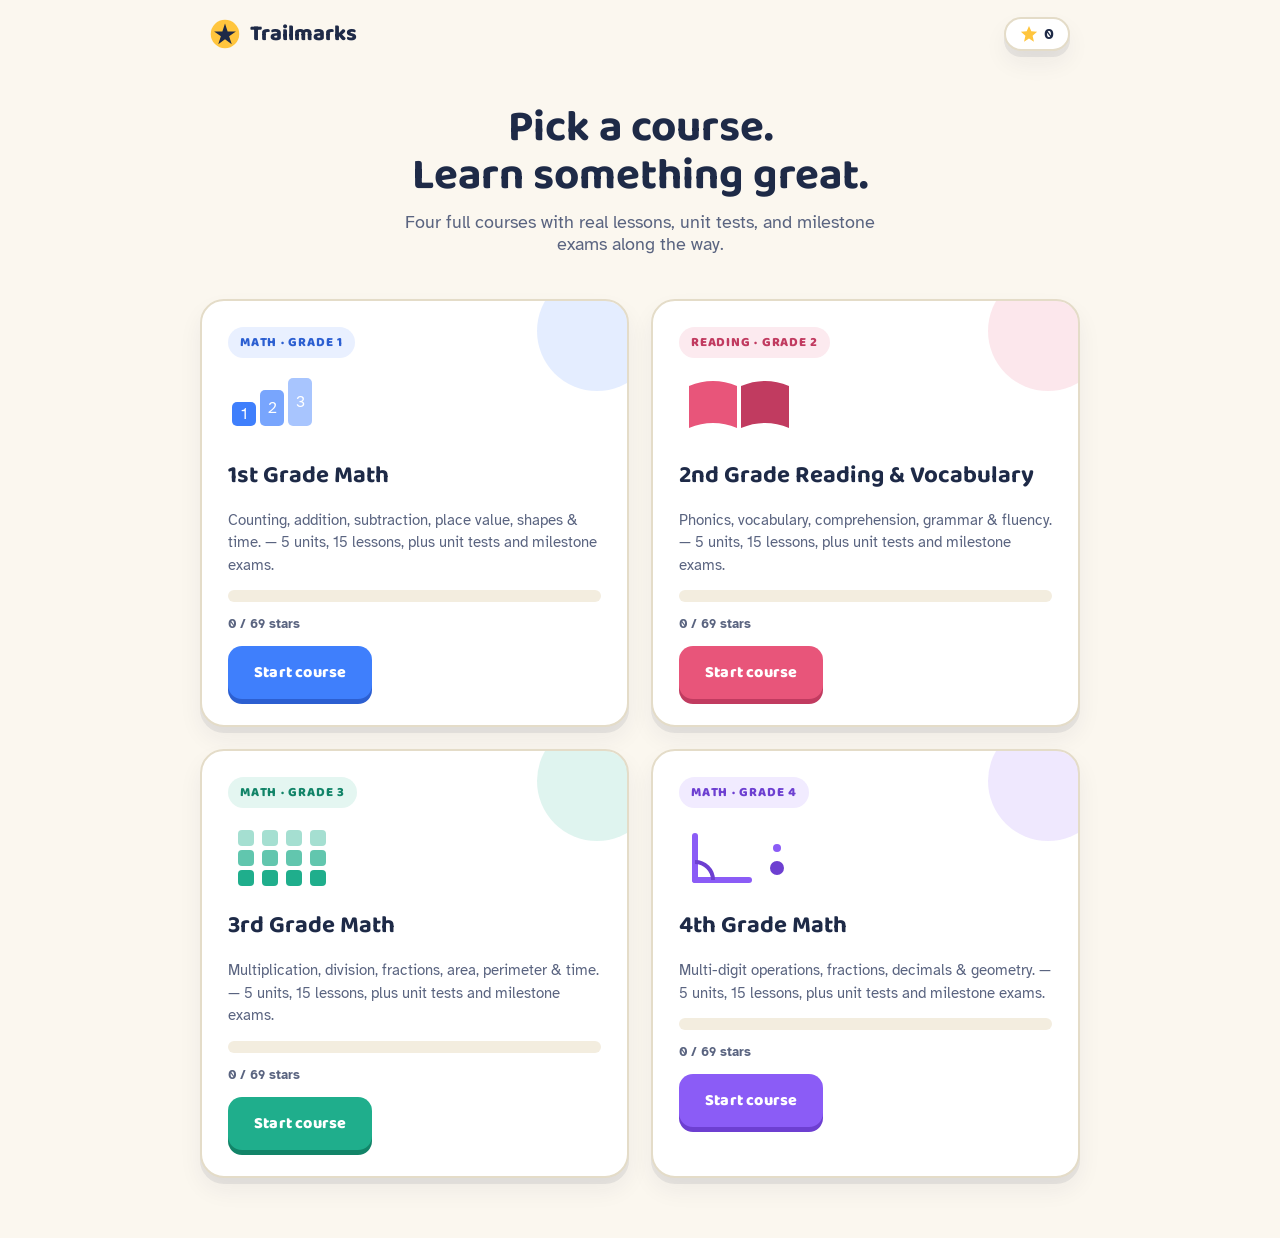
==== commit 096cf2f3: "Update print statement from 'Hello' to 'Goodbye'" ====
--- a/index.html
+++ b/index.html
@@ -1,492 +1,1757 @@
 <!DOCTYPE html>
 <html lang="en">
 <head>
-    <meta charset="UTF-8">
-    <meta name="viewport" content="width=device-width, initial-scale=1.0">
-    <title>Khan Academy Early Learning - Pre-K, Kindergarten & 1st Grade</title>
-    <link rel="stylesheet" href="styles.css">
-    <link rel="preconnect" href="https://fonts.googleapis.com">
-    <link rel="preconnect" href="https://fonts.gstatic.com" crossorigin>
-    <link href="https://fonts.googleapis.com/css2?family=Nunito:wght@400;600;700;800&family=Fredoka+One&display=swap" rel="stylesheet">
+<meta charset="UTF-8">
+<meta name="viewport" content="width=device-width, initial-scale=1.0">
+<title>Trailmarks — Learn Something Great</title>
+<link rel="preconnect" href="https://fonts.googleapis.com">
+<link href="https://fonts.googleapis.com/css2?family=Baloo+2:wght@500;700;800&family=Atkinson+Hyperlegible:wght@400;700&display=swap" rel="stylesheet">
+<style>
+:root{
+  --paper:#FBF7EF;
+  --paper-deep:#F3EDDF;
+  --ink:#1E2A47;
+  --ink-soft:#5A6480;
+  --math:#3F7FFC;
+  --math-dark:#2C5FD1;
+  --math-tint:#E9F0FF;
+  --read:#E8557A;
+  --read-dark:#C13B60;
+  --read-tint:#FCEAEF;
+  --math3:#1FAE8C;
+  --math3-dark:#128468;
+  --math3-tint:#E4F6F1;
+  --math4:#8B5CF6;
+  --math4-dark:#6D3FD1;
+  --math4-tint:#F1EBFF;
+  --sun:#FFC53D;
+  --leaf:#2FB380;
+  --leaf-dark:#1F8F64;
+  --wrong:#FF6B5E;
+  --card:#FFFFFF;
+  --line:#E4DCC8;
+  --radius:20px;
+  --shadow:0 6px 0 rgba(30,42,71,0.08), 0 12px 24px rgba(30,42,71,0.06);
+}
+*{box-sizing:border-box;}
+html,body{margin:0;padding:0;}
+body{
+  background:var(--paper);
+  color:var(--ink);
+  font-family:'Atkinson Hyperlegible',sans-serif;
+  min-height:100vh;
+  -webkit-font-smoothing:antialiased;
+}
+h1,h2,h3,.display{font-family:'Baloo 2',sans-serif;}
+button{font-family:inherit;cursor:pointer;}
+.wrap{max-width:900px;margin:0 auto;padding:0 20px;}
+
+/* header */
+.site-header{
+  display:flex;align-items:center;justify-content:space-between;
+  padding:16px 20px;max-width:900px;margin:0 auto;
+}
+.brand{display:flex;align-items:center;gap:10px;font-family:'Baloo 2',sans-serif;font-weight:800;font-size:22px;color:var(--ink);background:none;border:none;padding:0;}
+.brand svg{display:block;}
+.stat-pill{
+  display:flex;align-items:center;gap:6px;background:var(--card);
+  border:2px solid var(--line);border-radius:999px;padding:6px 14px;
+  font-weight:700;font-size:15px;box-shadow:var(--shadow);
+}
+.stat-pill .n{color:var(--ink);}
+
+main{padding-bottom:60px;}
+
+/* buttons */
+.btn{
+  border:none;border-radius:14px;padding:14px 26px;font-weight:800;font-size:16px;
+  font-family:'Baloo 2',sans-serif;letter-spacing:.2px;transition:transform .08s ease, filter .15s;
+}
+.btn:active{transform:translateY(2px);}
+.btn-math{background:var(--math);color:#fff;box-shadow:0 5px 0 var(--math-dark);}
+.btn-math:active{box-shadow:0 2px 0 var(--math-dark);}
+.btn-read{background:var(--read);color:#fff;box-shadow:0 5px 0 var(--read-dark);}
+.btn-read:active{box-shadow:0 2px 0 var(--read-dark);}
+.btn-math3{background:var(--math3);color:#fff;box-shadow:0 5px 0 var(--math3-dark);}
+.btn-math3:active{box-shadow:0 2px 0 var(--math3-dark);}
+.btn-math4{background:var(--math4);color:#fff;box-shadow:0 5px 0 var(--math4-dark);}
+.btn-math4:active{box-shadow:0 2px 0 var(--math4-dark);}
+.btn-leaf{background:var(--leaf);color:#fff;box-shadow:0 5px 0 var(--leaf-dark);}
+.btn-leaf:active{box-shadow:0 2px 0 var(--leaf-dark);}
+.btn-ghost{background:var(--card);color:var(--ink);border:2px solid var(--line);box-shadow:none;}
+.btn:disabled{opacity:.45;cursor:not-allowed;}
+.btn-row{display:flex;gap:12px;flex-wrap:wrap;}
+
+.backlink{
+  display:inline-flex;align-items:center;gap:6px;background:none;border:none;
+  color:var(--ink-soft);font-weight:700;font-size:15px;padding:8px 0;margin-bottom:6px;
+}
+.backlink:hover{color:var(--ink);}
+
+/* HOME */
+.hero{padding:36px 20px 10px;max-width:900px;margin:0 auto;text-align:center;}
+.hero h1{font-size:clamp(30px,5vw,44px);margin:0 0 10px;line-height:1.1;}
+.hero p{color:var(--ink-soft);font-size:18px;margin:0 auto;max-width:520px;}
+.course-grid{display:grid;grid-template-columns:1fr 1fr;gap:22px;max-width:920px;margin:34px auto 0;padding:0 20px;}
+@media (max-width:680px){.course-grid{grid-template-columns:1fr;}}
+.course-card{
+  background:var(--card);border-radius:24px;padding:26px;box-shadow:var(--shadow);
+  border:2px solid var(--line);text-align:left;display:flex;flex-direction:column;gap:14px;
+  position:relative;overflow:hidden;
+}
+.course-card::after{content:'';position:absolute;top:-30px;right:-30px;width:120px;height:120px;border-radius:50%;opacity:.14;}
+.course-card.math::after{background:var(--math);}
+.course-card.read::after{background:var(--read);}
+.course-card.math3::after{background:var(--math3);}
+.course-card.math4::after{background:var(--math4);}
+.course-badge{display:inline-flex;align-items:center;gap:8px;font-weight:800;font-family:'Baloo 2',sans-serif;font-size:13px;text-transform:uppercase;letter-spacing:.06em;padding:5px 12px;border-radius:999px;width:fit-content;}
+.course-card.math .course-badge{background:var(--math-tint);color:var(--math-dark);}
+.course-card.read .course-badge{background:var(--read-tint);color:var(--read-dark);}
+.course-card.math3 .course-badge{background:var(--math3-tint);color:var(--math3-dark);}
+.course-card.math4 .course-badge{background:var(--math4-tint);color:var(--math4-dark);}
+.course-illustration{display:flex;align-items:center;height:70px;}
+.course-card h2{margin:0;font-size:24px;}
+.course-card p.desc{color:var(--ink-soft);margin:0;font-size:15px;line-height:1.5;}
+.progress-track{background:var(--paper-deep);border-radius:999px;height:12px;overflow:hidden;}
+.progress-fill{height:100%;border-radius:999px;transition:width .4s ease;}
+.course-card.math .progress-fill{background:var(--math);}
+.course-card.read .progress-fill{background:var(--read);}
+.course-card.math3 .progress-fill{background:var(--math3);}
+.course-card.math4 .progress-fill{background:var(--math4);}
+.progress-label{font-size:13px;color:var(--ink-soft);font-weight:700;}
+
+/* COURSE PAGE */
+.course-head{padding:20px 20px 6px;max-width:900px;margin:0 auto;}
+.course-head h1{font-size:30px;margin:6px 0 4px;}
+.course-head .sub{color:var(--ink-soft);margin:0 0 6px;}
+.course-progress-bar{max-width:900px;margin:0 auto 10px;padding:0 20px;}
+
+.unit{max-width:640px;margin:38px auto 0;padding:0 20px;}
+.unit-title{display:flex;align-items:center;gap:12px;margin-bottom:6px;}
+.unit-num{
+  width:34px;height:34px;border-radius:10px;display:flex;align-items:center;justify-content:center;
+  font-family:'Baloo 2',sans-serif;font-weight:800;color:#fff;flex:none;font-size:15px;
+}
+.unit-title h3{margin:0;font-size:20px;}
+.unit-desc{color:var(--ink-soft);font-size:14px;margin:0 0 18px 46px;}
+
+.trail{position:relative;display:flex;flex-direction:column;align-items:center;gap:18px;padding:10px 0 6px;}
+.trail-line{position:absolute;top:6px;bottom:6px;left:50%;width:0;border-left:4px dashed var(--line);transform:translateX(-50%);z-index:0;}
+.trail-node-wrap{position:relative;z-index:1;display:flex;flex-direction:column;align-items:center;gap:6px;}
+.node-btn{
+  width:74px;height:74px;border-radius:50%;border:none;display:flex;align-items:center;justify-content:center;
+  font-family:'Baloo 2',sans-serif;font-weight:800;font-size:24px;color:#fff;position:relative;
+  box-shadow:var(--shadow);transition:transform .1s ease;
+}
+.node-btn:active{transform:scale(.95);}
+.node-btn.locked{background:#D8D2C2;color:#a49d89;box-shadow:none;cursor:not-allowed;}
+.node-btn.available.math{background:var(--math);box-shadow:0 5px 0 var(--math-dark);}
+.node-btn.available.read{background:var(--read);box-shadow:0 5px 0 var(--read-dark);}
+.node-btn.completed{background:var(--sun);color:#7a5300;box-shadow:0 5px 0 #d9a11f;}
+.node-label{font-size:13px;font-weight:700;color:var(--ink-soft);text-align:center;max-width:130px;}
+.node-stars{display:flex;gap:2px;}
+.node-stars svg{width:12px;height:12px;}
+
+/* UNIT INTRO */
+.unit-intro-box{background:var(--card);border:2px solid var(--line);border-radius:var(--radius);padding:28px;box-shadow:var(--shadow);}
+.unit-eyebrow{font-family:'Baloo 2',sans-serif;font-weight:800;font-size:13px;text-transform:uppercase;letter-spacing:.06em;color:var(--ink-soft);margin:0 0 6px;}
+.unit-intro-box h2{margin:0 0 12px;font-size:26px;}
+.unit-intro-box .overview-text{font-size:17px;line-height:1.65;margin:0 0 20px;}
+.objective-list{list-style:none;margin:0 0 20px;padding:0;display:flex;flex-direction:column;gap:10px;}
+.objective-list li{display:flex;gap:10px;align-items:flex-start;font-size:15.5px;line-height:1.5;}
+.objective-list .check-badge{flex:none;width:22px;height:22px;border-radius:50%;display:flex;align-items:center;justify-content:center;color:#fff;font-size:12px;margin-top:1px;}
+.lesson-preview{display:flex;flex-direction:column;gap:6px;margin:0 0 22px;padding:14px 16px;background:var(--paper-deep);border-radius:12px;}
+.lesson-preview .lp-row{display:flex;align-items:center;gap:8px;font-size:14.5px;color:var(--ink-soft);}
+.lesson-preview .lp-num{font-family:'Baloo 2',sans-serif;font-weight:800;color:var(--ink);}
+
+/* NODE variants for intro/test */
+.node-btn.squarish{border-radius:20px;}
+
+/* EXAM BANNER */
+.exam-banner{
+  max-width:640px;margin:34px auto 0;padding:0 20px;
+}
+.exam-banner-inner{
+  background:linear-gradient(135deg,#2C2A3A,#3A3652);color:#fff;border-radius:22px;padding:24px 26px;
+  box-shadow:var(--shadow);display:flex;align-items:center;gap:18px;position:relative;overflow:hidden;
+}
+.exam-banner-inner.locked{background:#E4DCC8;color:#8b8368;box-shadow:none;}
+.exam-icon{flex:none;width:52px;height:52px;border-radius:50%;background:var(--sun);display:flex;align-items:center;justify-content:center;font-size:24px;}
+.exam-banner-inner.locked .exam-icon{background:#c9c1ac;}
+.exam-text{flex:1;min-width:0;}
+.exam-text .exam-eyebrow{font-family:'Baloo 2',sans-serif;font-weight:800;font-size:12px;text-transform:uppercase;letter-spacing:.08em;opacity:.7;margin:0 0 2px;}
+.exam-text h3{margin:0 0 4px;font-size:19px;font-family:'Baloo 2',sans-serif;}
+.exam-text p{margin:0;font-size:13.5px;opacity:.85;}
+.exam-stars{display:flex;gap:2px;margin-top:6px;}
+.exam-stars svg{width:14px;height:14px;}
+.exam-banner-inner button{flex:none;}
+
+/* COURSE SHELL (sidebar layout) */
+.course-shell{display:flex;max-width:1100px;margin:0 auto;gap:0;align-items:flex-start;}
+.course-sidebar{width:250px;flex:none;padding:20px 12px 40px;border-right:2px solid var(--line);position:sticky;top:0;align-self:flex-start;max-height:100vh;overflow-y:auto;}
+.sidebar-head{display:flex;align-items:center;gap:10px;padding:6px 10px 18px;}
+.sidebar-head .ic{width:36px;height:36px;border-radius:10px;display:flex;align-items:center;justify-content:center;color:#fff;font-family:'Baloo 2',sans-serif;font-weight:800;flex:none;}
+.sidebar-head .txt strong{display:block;font-size:14.5px;line-height:1.3;}
+.sidebar-head .txt span{font-size:11.5px;color:var(--ink-soft);}
+.side-item{display:block;width:100%;text-align:left;background:none;border:none;border-radius:10px;padding:10px 10px;margin-bottom:2px;}
+.side-item .si-eyebrow{font-size:10.5px;font-weight:800;text-transform:uppercase;letter-spacing:.06em;color:var(--ink-soft);}
+.side-item .si-title{font-size:14px;font-weight:700;color:var(--ink);}
+.side-item.active{background:var(--paper-deep);}
+.side-item.exam{border-top:1px dashed var(--line);border-radius:0;padding-top:12px;margin-top:8px;}
+.course-main{flex:1;min-width:0;padding:24px 32px 60px;}
+@media (max-width:800px){
+  .course-shell{flex-direction:column;}
+  .course-sidebar{width:100%;position:static;border-right:none;border-bottom:2px solid var(--line);display:flex;overflow-x:auto;gap:4px;max-height:none;}
+  .sidebar-head{display:none;}
+  .side-item{flex:none;width:auto;white-space:nowrap;border-top:none !important;margin-top:0 !important;}
+  .course-main{padding:20px;}
+}
+
+.unit-page-head{margin-bottom:6px;}
+.unit-page-head .eyebrow{font-size:13px;font-weight:800;color:var(--ink-soft);text-transform:uppercase;letter-spacing:.06em;margin:0 0 4px;}
+.unit-page-head h1{font-size:27px;margin:0 0 6px;}
+.unit-page-head .possible{font-size:13.5px;color:var(--ink-soft);margin:0;}
+
+.squares-row{display:flex;align-items:center;gap:8px;margin:16px 0 24px;flex-wrap:wrap;}
+.sq-node{width:30px;height:30px;border-radius:8px;border:2px solid var(--line);display:flex;align-items:center;justify-content:center;font-size:13px;background:#fff;color:var(--ink-soft);font-weight:700;}
+.sq-node.done{background:var(--leaf);border-color:var(--leaf-dark);color:#fff;}
+.sq-node.star{border-radius:50%;}
+.sq-node.star.done{background:var(--sun);border-color:#d9a11f;color:#7a5300;}
+
+.about-unit{background:var(--card);border:2px solid var(--line);border-radius:16px;padding:20px 22px;margin-bottom:26px;}
+.about-unit h3{margin:0 0 8px;font-size:15px;font-family:'Baloo 2',sans-serif;text-transform:uppercase;letter-spacing:.04em;color:var(--ink-soft);}
+.about-unit p{margin:0 0 14px;font-size:15.5px;line-height:1.65;color:var(--ink);}
+.about-unit .objective-list{margin:0;}
+
+.lesson-row{display:flex;align-items:center;gap:16px;background:var(--card);border:2px solid var(--line);border-radius:16px;padding:16px 18px;margin-bottom:12px;}
+.lesson-row .lr-icon{width:42px;height:42px;border-radius:50%;flex:none;display:flex;align-items:center;justify-content:center;font-family:'Baloo 2',sans-serif;font-weight:800;color:#fff;font-size:16px;}
+.lesson-row.test .lr-icon{border-radius:12px;background:var(--sun);color:#7a5300;}
+.lesson-row .lr-body{flex:1;min-width:0;}
+.lesson-row .lr-title{font-weight:700;font-size:15.5px;margin:0 0 2px;}
+.lesson-row .lr-status{font-size:13px;color:var(--ink-soft);margin:0;}
+.lesson-row .lr-stars{display:flex;gap:2px;margin-top:4px;}
+.lesson-row .lr-stars svg{width:12px;height:12px;}
+.lesson-row .lr-action{flex:none;}
+.lesson-row.locked{opacity:.55;}
+.btn-small{padding:9px 16px;font-size:14px;}
+
+.exam-page-card{background:linear-gradient(135deg,#2C2A3A,#3A3652);color:#fff;border-radius:22px;padding:36px 30px;text-align:center;max-width:520px;margin:10px auto 0;}
+.exam-page-card.locked{background:#E4DCC8;color:#8b8368;}
+.exam-page-card .exam-icon-big{width:64px;height:64px;border-radius:50%;background:var(--sun);display:flex;align-items:center;justify-content:center;font-size:28px;margin:0 auto 16px;}
+.exam-page-card.locked .exam-icon-big{background:#c9c1ac;}
+.exam-page-card h1{margin:0 0 6px;font-size:24px;}
+.exam-page-card p{margin:0 0 18px;opacity:.85;font-size:14.5px;}
+
+.lesson-meta{font-size:12.5px;font-weight:800;color:var(--ink-soft);text-transform:uppercase;letter-spacing:.05em;margin:0 0 6px;}
+.lesson-objective{background:var(--paper-deep);border-radius:10px;padding:10px 14px;font-size:14.5px;margin:10px 0 18px;}
+
+/* LESSON TEACH */
+.lesson-card{max-width:640px;margin:20px auto;padding:0 20px;}
+.teach-box{background:var(--card);border:2px solid var(--line);border-radius:var(--radius);padding:28px;box-shadow:var(--shadow);}
+.teach-box h2{margin:0 0 10px;font-size:26px;}
+.teach-box .teach-text{font-size:17px;line-height:1.65;color:var(--ink);}
+.teach-visual{margin:18px 0;display:flex;justify-content:center;}
+.example-box{background:var(--paper-deep);border-radius:14px;padding:16px 18px;margin-top:14px;font-size:15px;}
+.example-box b{font-family:'Baloo 2',sans-serif;}
+
+/* PRACTICE */
+.practice-wrap{max-width:640px;margin:16px auto;padding:0 20px;}
+.progress-dots{display:flex;gap:8px;justify-content:center;margin-bottom:22px;}
+.progress-dots .dot{width:34px;height:8px;border-radius:5px;background:var(--line);}
+.progress-dots .dot.done-correct{background:var(--leaf);}
+.progress-dots .dot.done-wrong{background:var(--wrong);}
+.progress-dots .dot.current{background:var(--ink-soft);}
+.q-card{background:var(--card);border:2px solid var(--line);border-radius:var(--radius);padding:28px;box-shadow:var(--shadow);}
+.q-prompt{font-size:20px;font-weight:700;margin:0 0 6px;line-height:1.4;}
+.q-passage{background:var(--paper-deep);border-radius:12px;padding:14px 16px;font-size:15px;line-height:1.6;margin-bottom:14px;}
+.q-visual{display:flex;justify-content:center;margin:14px 0;}
+.choices{display:grid;grid-template-columns:1fr 1fr;gap:12px;margin-top:16px;}
+@media (max-width:520px){.choices{grid-template-columns:1fr;}}
+.choice-btn{
+  background:var(--card);border:2px solid var(--line);border-radius:14px;padding:14px 16px;
+  font-size:16px;font-weight:700;text-align:left;color:var(--ink);transition:.12s;
+}
+.choice-btn:hover:not(:disabled){border-color:var(--ink-soft);}
+.choice-btn.correct{background:#EAF9F1;border-color:var(--leaf);color:var(--leaf-dark);}
+.choice-btn.wrong{background:#FFEFED;border-color:var(--wrong);color:#B8392E;}
+.choice-btn:disabled{cursor:default;}
+.feedback-bar{
+  display:flex;align-items:center;gap:12px;margin-top:18px;padding:14px 16px;border-radius:14px;
+  font-weight:700;font-size:15px;
+}
+.feedback-bar.good{background:#EAF9F1;color:var(--leaf-dark);}
+.feedback-bar.bad{background:#FFEFED;color:#B8392E;}
+.mascot{width:40px;height:40px;flex:none;}
+.practice-footer{display:flex;justify-content:flex-end;margin-top:18px;}
+
+/* RESULT */
+.result-wrap{max-width:520px;margin:60px auto;padding:0 20px;text-align:center;}
+.result-stars{display:flex;justify-content:center;gap:14px;margin:20px 0;}
+.result-stars svg{width:56px;height:56px;}
+.result-title{font-size:28px;margin:0 0 6px;}
+.result-sub{color:var(--ink-soft);font-size:16px;margin:0 0 26px;}
+
+.sr-only{position:absolute;width:1px;height:1px;overflow:hidden;clip:rect(0,0,0,0);}
+:focus-visible{outline:3px solid var(--math);outline-offset:2px;}
+
+@media (prefers-reduced-motion: reduce){
+  *{transition:none !important;animation:none !important;}
+}
+</style>
 </head>
 <body>
-    <!-- Navigation Header -->
-    <header class="header early-learning-header">
-        <div class="header-content">
-            <div class="logo">
-                <svg viewBox="0 0 200 50" class="logo-svg">
-                    <circle cx="25" cy="25" r="20" fill="#FFD93D"/>
-                    <circle cx="20" cy="20" r="3" fill="#333"/>
-                    <circle cx="30" cy="20" r="3" fill="#333"/>
-                    <path d="M 20 30 Q 25 35 30 30" stroke="#333" stroke-width="2" fill="none"/>
-                    <text x="55" y="32" class="logo-text" style="font-family: 'Fredoka One', cursive; font-size: 24px; fill: #1865f2;">Khan Academy</text>
-                    <text x="55" y="45" class="logo-subtext" style="font-family: 'Nunito', sans-serif; font-size: 12px; fill: #666;">Early Learning</text>
-                </svg>
-            </div>
-            <nav class="main-nav">
-                <a href="#" class="nav-link active" data-section="home">🏠 Home</a>
-                <a href="#" class="nav-link" data-section="courses">📚 Courses</a>
-                <a href="#" class="nav-link" data-section="games">🎮 Games</a>
-                <a href="#" class="nav-link" data-section="progress">📊 Progress</a>
-            </nav>
-            <div class="user-menu">
-                <div class="energy-points">
-                    <span class="energy-icon">⚡</span>
-                    <span class="energy-count" id="energyCount">1,250</span>
-                </div>
-                <button class="btn-icon" aria-label="Notifications">
-                    <svg viewBox="0 0 24 24" fill="none" stroke="currentColor" stroke-width="2">
-                        <path d="M18 8A6 6 0 0 0 6 8c0 7-3 9-3 9h18s-3-2-3-9"/>
-                        <path d="M13.73 21a2 2 0 0 1-3.46 0"/>
-                    </svg>
-                    <span class="notification-badge">3</span>
-                </button>
-                <div class="avatar">
-                    <img src="data:image/svg+xml,%3Csvg xmlns='http://www.w3.org/2000/svg' viewBox='0 0 40 40'%3E%3Ccircle cx='20' cy='20' r='20' fill='%23FF6B6B'/%3E%3Ctext x='20' y='26' text-anchor='middle' fill='white' font-size='18' font-weight='bold'%3E😊%3C/text%3E%3C/svg%3E" alt="User avatar">
-                </div>
-            </div>
-        </div>
-    </header>
-
-    <div class="app-container early-learning-container">
-        <!-- Grade Selection Section -->
-        <section class="grade-selection" id="gradeSelection">
-            <div class="welcome-banner">
-                <div class="mascot-container">
-                    <svg viewBox="0 0 200 200" class="mascot-svg">
-                        <circle cx="100" cy="100" r="80" fill="#FFD93D"/>
-                        <circle cx="75" cy="85" r="12" fill="#333"/>
-                        <circle cx="125" cy="85" r="12" fill="#333"/>
-                        <circle cx="78" cy="82" r="4" fill="white"/>
-                        <circle cx="128" cy="82" r="4" fill="white"/>
-                        <path d="M 70 120 Q 100 150 130 120" stroke="#333" stroke-width="5" fill="none" stroke-linecap="round"/>
-                        <circle cx="60" cy="100" r="15" fill="#FF8E8E" opacity="0.6"/>
-                        <circle cx="140" cy="100" r="15" fill="#FF8E8E" opacity="0.6"/>
-                        <path d="M 40 40 L 50 55 L 35 50 Z" fill="#FFD93D"/>
-                        <path d="M 160 40 L 150 55 L 165 50 Z" fill="#FFD93D"/>
-                        <path d="M 100 20 L 105 35 L 95 35 Z" fill="#FFD93D"/>
-                    </svg>
-                </div>
-                <h1 class="welcome-title">Welcome to Early Learning! 🌟</h1>
-                <p class="welcome-subtitle">Choose your grade level to start learning</p>
-            </div>
-            
-            <div class="grade-cards-container">
-                <div class="grade-card" data-grade="prek">
-                    <div class="grade-icon prek-icon">🌟</div>
-                    <h3 class="grade-title">Pre-K</h3>
-                    <p class="grade-age">Ages 3-4</p>
-                    <ul class="grade-topics">
-                        <li>Counting 1-10</li>
-                        <li>Letters A-Z</li>
-                        <li>Basic Shapes</li>
-                        <li>Colors & Patterns</li>
-                    </ul>
-                    <div class="grade-progress">
-                        <div class="progress-bar-small">
-                            <div class="progress-fill-small" style="width: 0%"></div>
-                        </div>
-                        <span class="progress-percent">0% complete</span>
-                    </div>
-                    <button class="btn-start btn-prek">Start Learning!</button>
-                </div>
-
-                <div class="grade-card" data-grade="kindergarten">
-                    <div class="grade-icon kindergarten-icon">🎈</div>
-                    <h3 class="grade-title">Kindergarten</h3>
-                    <p class="grade-age">Ages 5-6</p>
-                    <ul class="grade-topics">
-                        <li>Counting to 100</li>
-                        <li>Reading Simple Words</li>
-                        <li>Addition & Subtraction</li>
-                        <li>Science Basics</li>
-                    </ul>
-                    <div class="grade-progress">
-                        <div class="progress-bar-small">
-                            <div class="progress-fill-small" style="width: 0%"></div>
-                        </div>
-                        <span class="progress-percent">0% complete</span>
-                    </div>
-                    <button class="btn-start btn-kindergarten">Start Learning!</button>
-                </div>
-
-                <div class="grade-card" data-grade="grade1">
-                    <div class="grade-icon grade1-icon">🚀</div>
-                    <h3 class="grade-title">1st Grade</h3>
-                    <p class="grade-age">Ages 6-7</p>
-                    <ul class="grade-topics">
-                        <li>Place Value</li>
-                        <li>Reading Stories</li>
-                        <li>Measurement</li>
-                        <li>World Around Us</li>
-                    </ul>
-                    <div class="grade-progress">
-                        <div class="progress-bar-small">
-                            <div class="progress-fill-small" style="width: 0%"></div>
-                        </div>
-                        <span class="progress-percent">0% complete</span>
-                    </div>
-                    <button class="btn-start btn-grade1">Start Learning!</button>
-                </div>
-            </div>
-        </section>
-
-        <!-- Learning Dashboard (hidden initially) -->
-        <section class="learning-dashboard hidden" id="learningDashboard">
-            <!-- Sidebar -->
-            <aside class="sidebar early-sidebar">
-                <div class="sidebar-section">
-                    <h3 class="sidebar-title">Current Grade</h3>
-                    <div class="course-info">
-                        <div class="course-icon" id="currentGradeIcon">🌟</div>
-                        <div class="course-details">
-                            <h4 id="currentGradeTitle">Pre-K</h4>
-                            <p class="progress-text" id="currentGradeProgress">0% complete</p>
-                        </div>
-                    </div>
-                    <div class="progress-bar">
-                        <div class="progress-fill" id="overallProgressFill" style="width: 0%"></div>
-                    </div>
-                </div>
-
-                <div class="sidebar-section">
-                    <h3 class="sidebar-title">Subjects</h3>
-                    <ul class="subject-list" id="subjectList">
-                        <!-- Populated by JavaScript -->
-                    </ul>
-                </div>
-
-                <div class="sidebar-section">
-                    <h3 class="sidebar-title">This Week's Goals</h3>
-                    <div class="goals-list">
-                        <div class="goal-item">
-                            <span class="goal-icon">📖</span>
-                            <span class="goal-text">Complete 5 lessons</span>
-                            <span class="goal-status" id="goalLessons">0/5</span>
-                        </div>
-                        <div class="goal-item">
-                            <span class="goal-icon">✏️</span>
-                            <span class="goal-text">Practice problems</span>
-                            <span class="goal-status" id="goalPractice">0/10</span>
-                        </div>
-                        <div class="goal-item">
-                            <span class="goal-icon">🎮</span>
-                            <span class="goal-text">Play learning games</span>
-                            <span class="goal-status" id="goalGames">0/3</span>
-                        </div>
-                    </div>
-                </div>
-            </aside>
-
-            <!-- Main Content Area -->
-            <main class="main-content">
-                <!-- Welcome Back Section -->
-                <div class="welcome-back-section" id="welcomeBackSection">
-                    <h2 class="section-title">Good morning! Ready to learn? ☀️</h2>
-                    
-                    <div class="learning-paths">
-                        <div class="path-card math-path" data-subject="math">
-                            <div class="path-icon">🔢</div>
-                            <h3>Math</h3>
-                            <p id="mathPathDescription">Counting and Numbers</p>
-                            <div class="path-progress">
-                                <div class="path-progress-bar">
-                                    <div class="path-progress-fill" style="width: 0%"></div>
-                                </div>
-                                <span class="path-progress-text">0%</span>
-                            </div>
-                        </div>
-
-                        <div class="path-card reading-path" data-subject="reading">
-                            <div class="path-icon">📚</div>
-                            <h3>Reading & Language</h3>
-                            <p id="readingPathDescription">Letters and Words</p>
-                            <div class="path-progress">
-                                <div class="path-progress-bar">
-                                    <div class="path-progress-fill" style="width: 0%"></div>
-                                </div>
-                                <span class="path-progress-text">0%</span>
-                            </div>
-                        </div>
-
-                        <div class="path-card science-path" data-subject="science">
-                            <div class="path-icon">🔬</div>
-                            <h3>Science</h3>
-                            <p id="sciencePathDescription">Exploring Our World</p>
-                            <div class="path-progress">
-                                <div class="path-progress-bar">
-                                    <div class="path-progress-fill" style="width: 0%"></div>
-                                </div>
-                                <span class="path-progress-text">0%</span>
-                            </div>
-                        </div>
-
-                        <div class="path-card social-path" data-subject="social">
-                            <div class="path-icon">🌍</div>
-                            <h3>Social Studies</h3>
-                            <p id="socialPathDescription">Family & Community</p>
-                            <div class="path-progress">
-                                <div class="path-progress-bar">
-                                    <div class="path-progress-fill" style="width: 0%"></div>
-                                </div>
-                                <span class="path-progress-text">0%</span>
-                            </div>
-                        </div>
-                    </div>
-                </div>
-
-                <!-- Lesson Content Area -->
-                <div class="lesson-area hidden" id="lessonArea">
-                    <button class="btn-back" id="btnBackToDashboard">← Back to Dashboard</button>
-                    
-                    <div class="lesson-header">
-                        <h2 class="lesson-title" id="lessonTitle">Loading lesson...</h2>
-                        <div class="lesson-badges">
-                            <span class="badge badge-energy">⚡ <span id="lessonEnergy">100</span> energy</span>
-                            <span class="badge badge-difficulty" id="lessonDifficulty">Beginner</span>
-                        </div>
-                    </div>
-
-                    <div class="lesson-content-grid">
-                        <!-- Video Player -->
-                        <div class="video-section">
-                            <div class="video-player">
-                                <div class="video-placeholder" id="videoPlaceholder">
-                                    <svg viewBox="0 0 400 225" class="video-thumbnail">
-                                        <rect width="400" height="225" fill="#E3F2FD"/>
-                                        <circle cx="200" cy="112" r="40" fill="#1865f2" opacity="0.8"/>
-                                        <polygon points="190,95 190,130 220,112" fill="white"/>
-                                        <text x="200" y="200" text-anchor="middle" fill="#666" font-size="14" font-family="Nunito">Educational Video</text>
-                                    </svg>
-                                    <button class="play-button" id="playVideoBtn">
-                                        <svg viewBox="0 0 24 24" fill="white">
-                                            <polygon points="5,3 19,12 5,21"/>
-                                        </svg>
-                                    </button>
-                                </div>
-                                <div class="video-controls hidden" id="videoControls">
-                                    <div class="video-timeline">
-                                        <div class="timeline-buffer" style="width: 0%"></div>
-                                        <div class="timeline-progress" style="width: 0%"></div>
-                                        <div class="timeline-markers" id="timelineMarkers"></div>
-                                    </div>
-                                    <div class="controls-row">
-                                        <button class="control-btn" id="playPauseBtn">⏸️</button>
-                                        <span class="time-display"><span id="currentTime">0:00</span> / <span id="duration">3:45</span></span>
-                                        <button class="control-btn" id="muteBtn">🔊</button>
-                                        <button class="control-btn" id="fullscreenBtn">⛶</button>
-                                    </div>
-                                </div>
-                            </div>
-                            
-                            <!-- Video Tabs -->
-                            <div class="video-tabs">
-                                <button class="tab-btn active" data-tab="transcript">📜 Transcript</button>
-                                <button class="tab-btn" data-tab="notes">📝 My Notes</button>
-                                <button class="tab-btn" data-tab="resources">📎 Resources</button>
-                            </div>
-                            
-                            <div class="tab-content" id="tabContent">
-                                <div class="tab-pane active" id="transcriptPane">
-                                    <p class="transcript-text" id="transcriptText">Loading transcript...</p>
-                                </div>
-                                <div class="tab-pane" id="notesPane">
-                                    <textarea class="notes-textarea" id="notesTextarea" placeholder="Take notes here..."></textarea>
-                                    <button class="btn-save-notes" id="saveNotesBtn">💾 Save Notes</button>
-                                </div>
-                                <div class="tab-pane" id="resourcesPane">
-                                    <ul class="resources-list" id="resourcesList">
-                                        <!-- Populated by JavaScript -->
-                                    </ul>
-                                </div>
-                            </div>
-                        </div>
-
-                        <!-- Practice Problems -->
-                        <div class="practice-section">
-                            <div class="practice-card">
-                                <h3 class="practice-title">✏️ Try It Yourself!</h3>
-                                <div class="practice-problem" id="practiceProblem">
-                                    <p class="problem-question" id="problemQuestion">Loading problem...</p>
-                                    <div class="problem-input-area" id="problemInputArea">
-                                        <!-- Dynamic input based on problem type -->
-                                    </div>
-                                    <div class="problem-feedback hidden" id="problemFeedback">
-                                        <p class="feedback-message" id="feedbackMessage"></p>
-                                    </div>
-                                </div>
-                                <div class="practice-actions">
-                                    <button class="btn-hint" id="btnHint">💡 Hint</button>
-                                    <button class="btn-check" id="btnCheck">✓ Check Answer</button>
-                                    <button class="btn-next hidden" id="btnNextProblem">Next Problem →</button>
-                                </div>
-                                <div class="hint-box hidden" id="hintBox">
-                                    <p class="hint-text" id="hintText"></p>
-                                </div>
-                            </div>
-
-                            <!-- Progress in Lesson -->
-                            <div class="lesson-progress-card">
-                                <h4>Lesson Progress</h4>
-                                <div class="lesson-steps">
-                                    <div class="step completed" id="step1">
-                                        <span class="step-icon">✓</span>
-                                        <span class="step-label">Watch Video</span>
-                                    </div>
-                                    <div class="step" id="step2">
-                                        <span class="step-number">2</span>
-                                        <span class="step-label">Practice</span>
-                                    </div>
-                                    <div class="step" id="step3">
-                                        <span class="step-number">3</span>
-                                        <span class="step-label">Quiz</span>
-                                    </div>
-                                </div>
-                            </div>
-                        </div>
-                    </div>
-                </div>
-
-                <!-- Featured Lessons -->
-                <div class="featured-section" id="featuredSection">
-                    <h2 class="section-title">Featured Lessons This Week ⭐</h2>
-                    <div class="lessons-grid" id="lessonsGrid">
-                        <!-- Populated by JavaScript -->
-                    </div>
-                </div>
-
-                <!-- Educational Games -->
-                <div class="games-section" id="gamesSection">
-                    <h2 class="section-title">Learning Games 🎮</h2>
-                    <div class="games-grid">
-                        <div class="game-card" data-game="number-match">
-                            <div class="game-thumbnail">
-                                <svg viewBox="0 0 200 150">
-                                    <rect width="200" height="150" fill="#FFE5B4"/>
-                                    <circle cx="50" cy="50" r="25" fill="#FF6B6B"/>
-                                    <circle cx="100" cy="75" r="25" fill="#4ECDC4"/>
-                                    <circle cx="150" cy="50" r="25" fill="#FFE66D"/>
-                                    <text x="50" y="55" text-anchor="middle" fill="white" font-size="20" font-weight="bold">1</text>
-                                    <text x="100" y="80" text-anchor="middle" fill="white" font-size="20" font-weight="bold">2</text>
-                                    <text x="150" y="55" text-anchor="middle" fill="#333" font-size="20" font-weight="bold">3</text>
-                                </svg>
-                            </div>
-                            <h4>Number Match</h4>
-                            <p>Match numbers with objects!</p>
-                            <button class="btn-play-game">Play Now</button>
-                        </div>
-
-                        <div class="game-card" data-game="letter-puzzle">
-                            <div class="game-thumbnail">
-                                <svg viewBox="0 0 200 150">
-                                    <rect width="200" height="150" fill="#E3F2FD"/>
-                                    <text x="40" y="80" fill="#1865f2" font-size="40" font-weight="bold">A</text>
-                                    <text x="90" y="80" fill="#FF6B6B" font-size="40" font-weight="bold">B</text>
-                                    <text x="140" y="80" fill="#4ECDC4" font-size="40" font-weight="bold">C</text>
-                                </svg>
-                            </div>
-                            <h4>Letter Puzzle</h4>
-                            <p>Learn the alphabet!</p>
-                            <button class="btn-play-game">Play Now</button>
-                        </div>
-
-                        <div class="game-card" data-game="color-learn">
-                            <div class="game-thumbnail">
-                                <svg viewBox="0 0 200 150">
-                                    <rect width="200" height="150" fill="#FFF5E4"/>
-                                    <circle cx="60" cy="75" r="30" fill="#FF6B6B"/>
-                                    <circle cx="100" cy="75" r="30" fill="#4ECDC4"/>
-                                    <circle cx="140" cy="75" r="30" fill="#FFE66D"/>
-                                </svg>
-                            </div>
-                            <h4>Color & Learn</h4>
-                            <p>Discover colors!</p>
-                            <button class="btn-play-game">Play Now</button>
-                        </div>
-
-                        <div class="game-card" data-game="sound-safari">
-                            <div class="game-thumbnail">
-                                <svg viewBox="0 0 200 150">
-                                    <rect width="200" height="150" fill="#E8F5E9"/>
-                                    <text x="50" y="60" font-size="40">🦁</text>
-                                    <text x="100" y="60" font-size="40">🐘</text>
-                                    <text x="150" y="60" font-size="40">🐵</text>
-                                    <text x="100" y="110" text-anchor="middle" fill="#666" font-size="14">Listen & Match</text>
-                                </svg>
-                            </div>
-                            <h4>Sound Safari</h4>
-                            <p>Match animal sounds!</p>
-                            <button class="btn-play-game">Play Now</button>
-                        </div>
-                    </div>
-                </div>
-            </main>
-
-            <!-- Right Sidebar - Progress & Support -->
-            <aside class="right-sidebar">
-                <div class="progress-widget">
-                    <h3 class="widget-title">🏆 Your Achievements</h3>
-                    <div class="badges-grid" id="badgesGrid">
-                        <div class="badge-item locked" title="First Steps - Complete your first lesson">
-                            <span class="badge-icon">🌟</span>
-                            <span class="badge-name">First Steps</span>
-                        </div>
-                        <div class="badge-item locked" title="Math Master - Complete 10 math problems">
-                            <span class="badge-icon">🔢</span>
-                            <span class="badge-name">Math Master</span>
-                        </div>
-                        <div class="badge-item locked" title="Reading Rockstar - Read 5 stories">
-                            <span class="badge-icon">📚</span>
-                            <span class="badge-name">Reading Rockstar</span>
-                        </div>
-                        <div class="badge-item locked" title="Science Explorer - Finish science unit">
-                            <span class="badge-icon">🔬</span>
-                            <span class="badge-name">Science Explorer</span>
-                        </div>
-                    </div>
-                </div>
-
-                <div class="parent-widget">
-                    <h3 class="widget-title">👨‍👩‍👧 Parent Corner</h3>
-                    <div class="parent-content">
-                        <p class="parent-tip" id="parentTip">Tip: Encourage your child to explain what they learned today!</p>
-                        <button class="btn-parent-resources">Parent Resources</button>
-                        <button class="btn-learning-schedule">Learning Schedule</button>
-                    </div>
-                </div>
-
-                <div class="help-widget">
-                    <h3 class="widget-title">❓ Need Help?</h3>
-                    <button class="btn-help">💬 Ask a Question</button>
-                    <button class="btn-community">👥 Community Forum</button>
-                </div>
-            </aside>
-        </section>
+<header class="site-header">
+  <button class="brand" id="logoBtn" aria-label="Go to home">
+    <svg width="30" height="30" viewBox="0 0 40 40"><circle cx="20" cy="20" r="19" fill="#FFC53D"/><path d="M20 6 L23.5 16.5 L34.5 16.5 L25.5 23 L29 33.5 L20 27 L11 33.5 L14.5 23 L5.5 16.5 L16.5 16.5 Z" fill="#1E2A47"/></svg>
+    Trailmarks
+  </button>
+  <div class="stat-pill" id="starPill" aria-live="polite">
+    <svg width="18" height="18" viewBox="0 0 20 20"><path d="M10 1 L12.6 7 L19 7.6 L14 12 L15.5 18.5 L10 15 L4.5 18.5 L6 12 L1 7.6 L7.4 7 Z" fill="#FFC53D"/></svg>
+    <span class="n" id="starCount">0</span>
+  </div>
+</header>
+<main id="app"></main>
+
+<script>
+/* ---------------------------------------------------------------
+   UTILITIES
+--------------------------------------------------------------- */
+function randInt(min,max){return Math.floor(Math.random()*(max-min+1))+min;}
+function pick(arr){return arr[randInt(0,arr.length-1)];}
+function shuffle(arr){
+  const a=arr.slice();
+  for(let i=a.length-1;i>0;i--){const j=randInt(0,i);[a[i],a[j]]=[a[j],a[i]];}
+  return a;
+}
+function el(html){const t=document.createElement('template');t.innerHTML=html.trim();return t.content.firstElementChild;}
+function esc(s){return String(s).replace(/&/g,'&amp;').replace(/</g,'&lt;').replace(/>/g,'&gt;');}
+
+function buildChoices(correctLabel, distractors){
+  const pool=[correctLabel, ...distractors.filter(d=>String(d)!==String(correctLabel))];
+  const uniq=[...new Set(pool.map(String))].slice(0,4);
+  if(!uniq.includes(String(correctLabel))) uniq[0]=String(correctLabel);
+  return shuffle(uniq).map(label=>({label, correct:String(label)===String(correctLabel)}));
+}
+function uniqueQuestions(genFn,count){
+  const out=[]; const seen=new Set(); let tries=0;
+  while(out.length<count && tries<200){
+    tries++;
+    const q=genFn();
+    const key=q.prompt;
+    if(!seen.has(key)){seen.add(key);out.push(q);}
+  }
+  return out;
+}
+
+/* ---------------------------------------------------------------
+   SVG HELPERS (mascot, stars, clocks, shapes, dots, bars)
+--------------------------------------------------------------- */
+function starIcon(filled){
+  return `<svg viewBox="0 0 20 20"><path d="M10 1 L12.6 7 L19 7.6 L14 12 L15.5 18.5 L10 15 L4.5 18.5 L6 12 L1 7.6 L7.4 7 Z" fill="${filled?'#FFC53D':'#E4DCC8'}"/></svg>`;
+}
+function mascotSVG(mood){
+  // mood: 'happy' | 'sad' | 'neutral'
+  const mouth = mood==='happy' ? '<path d="M13 24 Q20 30 27 24" stroke="#1E2A47" stroke-width="2.4" fill="none" stroke-linecap="round"/>'
+              : mood==='sad' ? '<path d="M13 27 Q20 22 27 27" stroke="#1E2A47" stroke-width="2.4" fill="none" stroke-linecap="round"/>'
+              : '<path d="M14 25 Q20 27 26 25" stroke="#1E2A47" stroke-width="2.4" fill="none" stroke-linecap="round"/>';
+  return `<svg viewBox="0 0 40 40" xmlns="http://www.w3.org/2000/svg">
+    <circle cx="20" cy="20" r="19" fill="#FFC53D"/>
+    <circle cx="14" cy="17" r="2.6" fill="#1E2A47"/>
+    <circle cx="26" cy="17" r="2.6" fill="#1E2A47"/>
+    ${mouth}
+  </svg>`;
+}
+function clockSVG(hour,minute){
+  const cx=60,cy=60;
+  function pt(angleDeg,len){const rad=(angleDeg-90)*Math.PI/180;return [cx+len*Math.cos(rad),cy+len*Math.sin(rad)];}
+  const minuteAngle=(minute/60)*360;
+  const hourAngle=((hour%12)/12)*360 + (minute/60)*30;
+  const [mx,my]=pt(minuteAngle,42);
+  const [hx,hy]=pt(hourAngle,26);
+  let ticks='';
+  for(let i=0;i<12;i++){
+    const a=i*30;
+    const [x1,y1]=pt(a,50), [x2,y2]=pt(a,44);
+    ticks+=`<line x1="${x1}" y1="${y1}" x2="${x2}" y2="${y2}" stroke="#1E2A47" stroke-width="2"/>`;
+  }
+  return `<svg viewBox="0 0 120 120" width="160" height="160">
+    <circle cx="60" cy="60" r="56" fill="#fff" stroke="#1E2A47" stroke-width="4"/>
+    ${ticks}
+    <line x1="60" y1="60" x2="${hx}" y2="${hy}" stroke="#1E2A47" stroke-width="5" stroke-linecap="round"/>
+    <line x1="60" y1="60" x2="${mx}" y2="${my}" stroke="#3F7FFC" stroke-width="3.5" stroke-linecap="round"/>
+    <circle cx="60" cy="60" r="4" fill="#1E2A47"/>
+  </svg>`;
+}
+function polyPoints(sides,cx,cy,r){
+  const pts=[];
+  for(let i=0;i<sides;i++){
+    const a=(i*(360/sides)-90)*Math.PI/180;
+    pts.push(`${(cx+r*Math.cos(a)).toFixed(1)},${(cy+r*Math.sin(a)).toFixed(1)}`);
+  }
+  return pts.join(' ');
+}
+function shapeSVG(name){
+  const s='stroke="#1E2A47" stroke-width="4" fill="#E9F0FF"';
+  let inner='';
+  switch(name){
+    case 'circle': inner=`<circle cx="50" cy="50" r="38" ${s}/>`; break;
+    case 'square': inner=`<rect x="14" y="14" width="72" height="72" ${s}/>`; break;
+    case 'rectangle': inner=`<rect x="6" y="26" width="88" height="48" ${s}/>`; break;
+    case 'triangle': inner=`<polygon points="${polyPoints(3,50,52,42)}" ${s}/>`; break;
+    case 'pentagon': inner=`<polygon points="${polyPoints(5,50,52,40)}" ${s}/>`; break;
+    case 'hexagon': inner=`<polygon points="${polyPoints(6,50,50,40)}" ${s}/>`; break;
+    case 'cube': inner=`<rect x="16" y="30" width="50" height="50" ${s}/><rect x="30" y="16" width="50" height="50" fill="#fff" stroke="#1E2A47" stroke-width="4"/><line x1="16" y1="30" x2="30" y2="16" stroke="#1E2A47" stroke-width="4"/><line x1="66" y1="30" x2="80" y2="16" stroke="#1E2A47" stroke-width="4"/><line x1="66" y1="80" x2="80" y2="66" stroke="#1E2A47" stroke-width="4"/>`; break;
+    case 'sphere': inner=`<circle cx="50" cy="50" r="38" ${s}/><ellipse cx="50" cy="58" rx="30" ry="10" fill="none" stroke="#1E2A47" stroke-width="2" opacity=".5"/>`; break;
+    case 'cone': inner=`<polygon points="50,10 20,80 80,80" ${s}/><ellipse cx="50" cy="80" rx="30" ry="9" fill="#E9F0FF" stroke="#1E2A47" stroke-width="4"/>`; break;
+    default: inner=`<circle cx="50" cy="50" r="38" ${s}/>`;
+  }
+  return `<svg viewBox="0 0 100 100" width="120" height="120">${inner}</svg>`;
+}
+function dotGridHTML(emoji,n){
+  let out='<div style="display:flex;flex-wrap:wrap;gap:6px;max-width:260px;justify-content:center;">';
+  for(let i=0;i<n;i++) out+=`<span style="font-size:26px;line-height:1;">${emoji}</span>`;
+  out+='</div>';
+  return out;
+}
+function barHTML(units,color){
+  let out=`<div style="display:flex;gap:3px;align-items:flex-end;">`;
+  for(let i=0;i<units;i++) out+=`<div style="width:22px;height:34px;background:${color};border:2px solid #1E2A47;border-radius:4px;"></div>`;
+  out+='</div>';
+  return out;
+}
+function arrayGridHTML(rows,cols,color){
+  color=color||'#3F7FFC';
+  let out=`<div style="display:inline-flex;flex-direction:column;gap:5px;">`;
+  for(let r=0;r<rows;r++){
+    out+=`<div style="display:flex;gap:5px;">`;
+    for(let c=0;c<cols;c++) out+=`<div style="width:20px;height:20px;border-radius:5px;background:${color};"></div>`;
+    out+='</div>';
+  }
+  out+='</div>';
+  return out;
+}
+function fractionBarSVG(denom,numerator,color){
+  color=color||'#1FAE8C';
+  const w=240,h=54,segW=w/denom;
+  let segs='';
+  for(let i=0;i<denom;i++){
+    segs+=`<rect x="${(i*segW).toFixed(1)}" y="0" width="${segW.toFixed(1)}" height="${h}" fill="${i<numerator?color:'#fff'}" stroke="#1E2A47" stroke-width="2.5"/>`;
+  }
+  return `<svg viewBox="0 0 ${w} ${h}" width="240" height="54">${segs}</svg>`;
+}
+function fractionNumberLineSVG(denom,numerator){
+  const w=280,y=40;
+  let ticks='';
+  for(let i=0;i<=denom;i++){
+    const x=20+(i*(w-40)/denom);
+    ticks+=`<line x1="${x}" y1="${y-8}" x2="${x}" y2="${y+8}" stroke="#1E2A47" stroke-width="2"/>`;
+    if(i===0) ticks+=`<text x="${x}" y="${y+26}" font-size="13" text-anchor="middle" fill="#5A6480">0</text>`;
+    if(i===denom) ticks+=`<text x="${x}" y="${y+26}" font-size="13" text-anchor="middle" fill="#5A6480">1</text>`;
+  }
+  const px=20+(numerator*(w-40)/denom);
+  return `<svg viewBox="0 0 ${w} 74" width="280" height="74">
+    <line x1="20" y1="${y}" x2="${w-20}" y2="${y}" stroke="#1E2A47" stroke-width="3"/>
+    ${ticks}
+    <circle cx="${px}" cy="${y}" r="7" fill="#E8557A" stroke="#1E2A47" stroke-width="2"/>
+  </svg>`;
+}
+function areaGridSVG(rows,cols){
+  const size=26,w=cols*size,h=rows*size;
+  let cells='';
+  for(let r=0;r<rows;r++) for(let c=0;c<cols;c++){
+    cells+=`<rect x="${c*size}" y="${r*size}" width="${size}" height="${size}" fill="#E9F0FF" stroke="#1E2A47" stroke-width="1.5"/>`;
+  }
+  return `<svg viewBox="0 0 ${w} ${h}" width="${Math.min(w,260)}" height="${Math.min(h,180)*(w>260?260/w:1)}">${cells}</svg>`;
+}
+function rectangleSVG(length,width){
+  const scale=14, w=length*scale, h=width*scale, pad=30;
+  return `<svg viewBox="0 0 ${w+pad*2} ${h+pad*2}" width="220" height="160">
+    <rect x="${pad}" y="${pad}" width="${w}" height="${h}" fill="#E9F0FF" stroke="#1E2A47" stroke-width="3"/>
+    <text x="${pad+w/2}" y="${pad-10}" font-size="15" text-anchor="middle" fill="#1E2A47" font-weight="bold">${length}</text>
+    <text x="${pad-14}" y="${pad+h/2}" font-size="15" text-anchor="middle" fill="#1E2A47" font-weight="bold" transform="rotate(-90 ${pad-14} ${pad+h/2})">${width}</text>
+  </svg>`;
+}
+function angleSVG(degrees){
+  const cx=20,cy=100;
+  const rad=(-degrees)*Math.PI/180;
+  const x2=cx+90*Math.cos(rad), y2=cy+90*Math.sin(rad);
+  return `<svg viewBox="0 0 140 120" width="160" height="140">
+    <line x1="${cx}" y1="${cy}" x2="110" y2="${cy}" stroke="#1E2A47" stroke-width="4" stroke-linecap="round"/>
+    <line x1="${cx}" y1="${cy}" x2="${x2.toFixed(1)}" y2="${y2.toFixed(1)}" stroke="#1E2A47" stroke-width="4" stroke-linecap="round"/>
+    <path d="M ${cx+22} ${cy} A 22 22 0 0 0 ${(cx+22*Math.cos(rad)).toFixed(1)} ${(cy+22*Math.sin(rad)).toFixed(1)}" fill="none" stroke="#3F7FFC" stroke-width="2.5"/>
+  </svg>`;
+}
+
+/* ---------------------------------------------------------------
+   MATH QUESTION GENERATORS
+--------------------------------------------------------------- */
+const COUNT_ITEMS={'🍎':'apples','⭐':'stars','🚗':'cars','🐝':'bees','🎈':'balloons','🐟':'fish'};
+
+function genCounting(){
+  const n=randInt(5,20);
+  const emoji=pick(Object.keys(COUNT_ITEMS));
+  const distractors=[n-1,n+1,n-2,n+2].filter(x=>x>=1 && x<=25 && x!==n);
+  return {
+    prompt:`How many ${COUNT_ITEMS[emoji]} do you see?`,
+    visual:dotGridHTML(emoji,n),
+    choices:buildChoices(n,shuffle(distractors))
+  };
+}
+function genCompare(){
+  const mode=pick(['symbol','greater']);
+  const a=randInt(0,100), bRaw=randInt(0,100);
+  const b = Math.random()<0.15 ? a : bRaw;
+  if(mode==='symbol'){
+    const correct = a>b?'>':a<b?'<':'=';
+    return {prompt:`Which symbol makes this true?  ${a} ___ ${b}`, choices:buildChoices(correct,['<','>','='])};
+  } else {
+    if(a===b){
+      return {prompt:`Which is true about ${a} and ${b}?`, choices:buildChoices('They are equal',['The first is greater','The second is greater'])};
+    }
+    const bigger=Math.max(a,b), smaller=Math.min(a,b);
+    return {prompt:`Which number is greater?`, choices:buildChoices(bigger,[smaller])};
+  }
+}
+function genSkip(){
+  const step=pick([2,5,10]);
+  const start=randInt(0,4)*step;
+  const seq=[start,start+step,start+2*step,start+3*step];
+  const answer=start+4*step;
+  const distractors=[answer+step,answer-step,answer+1,answer-1].filter(x=>x!==answer && x>=0);
+  return {prompt:`What number comes next?  ${seq.join(', ')}, ___`, choices:buildChoices(answer,shuffle(distractors))};
+}
+function genAddBasic(){
+  const a=randInt(0,9), b=randInt(0,Math.min(9,10-a));
+  const sum=a+b;
+  const distractors=[sum+1,sum-1,sum+2,a+b+1===sum?sum-2:sum-2].filter(x=>x>=0 && x<=18 && x!==sum);
+  return {prompt:`${a} + ${b} = ?`, choices:buildChoices(sum,shuffle(distractors))};
+}
+function genAddStrategy(){
+  if(Math.random()<0.5){
+    const n=randInt(1,9);
+    return {prompt:`${n} + ${n} = ? (this is a doubles fact!)`, choices:buildChoices(n+n,[n+n+1,n+n-1,n+n+2])};
+  } else {
+    const a=randInt(1,9), b=pick([1,2,3]);
+    return {prompt:`${a} + ${b} = ? (try counting on from ${a})`, choices:buildChoices(a+b,[a+b+1,a+b-1,a+1])};
+  }
+}
+const WORD_NOUNS=['ducks','apples','marbles','stickers','books','frogs','crayons'];
+function genAddWord(){
+  const a=randInt(3,12), b=randInt(2,Math.min(15,20-a));
+  const sum=a+b;
+  const noun=pick(WORD_NOUNS);
+  const templates=[
+    `There are ${a} ${noun} in the yard. ${b} more ${noun} arrive. How many ${noun} are there now?`,
+    `Ravi has ${a} ${noun}. His friend gives him ${b} more ${noun}. How many ${noun} does Ravi have now?`
+  ];
+  return {prompt:pick(templates), choices:buildChoices(sum,[sum+1,sum-1,a-b<0?sum+2:Math.abs(a-b)])};
+}
+function genSubBasic(){
+  const a=randInt(2,10), b=randInt(0,a);
+  const diff=a-b;
+  return {prompt:`${a} - ${b} = ?`, choices:buildChoices(diff,[diff+1,diff-1<0?diff+2:diff-1,diff+2])};
+}
+function genSubStrategy(){
+  const a=randInt(5,10), b=randInt(1,a-1), c=a-b;
+  return {prompt:`If ${a} - ${b} = ${c}, what is ${a} - ${c}?`, choices:buildChoices(b,[c,a,b+1])};
+}
+function genSubWord(){
+  const a=randInt(11,20), b=randInt(1,a-1);
+  const diff=a-b;
+  const noun=pick(WORD_NOUNS);
+  return {prompt:`There are ${a} ${noun}. ${b} ${noun} are given away. How many ${noun} are left?`, choices:buildChoices(diff,[diff+1,diff-1<0?diff+2:diff-1,a-diff===b?diff+2:b])};
+}
+function genPlaceValue(){
+  const n=randInt(10,99);
+  const tens=Math.floor(n/10), ones=n%10;
+  if(Math.random()<0.5){
+    return {prompt:`How many tens are in ${n}?`, choices:buildChoices(tens,[tens+1,tens-1<0?tens+2:tens-1,ones])};
+  } else {
+    return {prompt:`How many ones are in ${n}?`, choices:buildChoices(ones,[ones+1>9?ones-1:ones+1,tens,9-ones])};
+  }
+}
+function genBuildNumber(){
+  const tens=randInt(1,9), ones=randInt(0,9);
+  const n=tens*10+ones;
+  return {prompt:`${tens} tens and ${ones} ones = ?`, choices:buildChoices(n,[n+10,n-10<0?n+1:n-10,ones*10+tens])};
+}
+function genCompareTwoDigit(){
+  let a=randInt(10,99), b=randInt(10,99);
+  while(a===b) b=randInt(10,99);
+  return {prompt:`Which number is greater?`, choices:buildChoices(Math.max(a,b),[Math.min(a,b)])};
+}
+const SHAPE_POOL=[
+  ()=>({prompt:'What shape is this?', visual:shapeSVG('circle'), choices:buildChoices('Circle',['Square','Triangle','Hexagon'])}),
+  ()=>({prompt:'What shape is this?', visual:shapeSVG('triangle'), choices:buildChoices('Triangle',['Square','Circle','Pentagon'])}),
+  ()=>({prompt:'What shape is this?', visual:shapeSVG('square'), choices:buildChoices('Square',['Rectangle','Triangle','Circle'])}),
+  ()=>({prompt:'What shape is this?', visual:shapeSVG('rectangle'), choices:buildChoices('Rectangle',['Square','Hexagon','Circle'])}),
+  ()=>({prompt:'What shape is this?', visual:shapeSVG('pentagon'), choices:buildChoices('Pentagon',['Hexagon','Square','Triangle'])}),
+  ()=>({prompt:'What shape is this?', visual:shapeSVG('hexagon'), choices:buildChoices('Hexagon',['Pentagon','Rectangle','Circle'])}),
+  ()=>({prompt:'How many sides does a triangle have?', choices:buildChoices(3,[4,5,2])}),
+  ()=>({prompt:'How many sides does a square have?', choices:buildChoices(4,[3,5,6])}),
+  ()=>({prompt:'This solid shape is round all over. What is it called?', visual:shapeSVG('sphere'), choices:buildChoices('Sphere',['Cube','Cone','Circle'])}),
+  ()=>({prompt:'This solid shape has a point on top and a round base. What is it called?', visual:shapeSVG('cone'), choices:buildChoices('Cone',['Cube','Sphere','Triangle'])}),
+  ()=>({prompt:'This solid shape has 6 flat square faces. What is it called?', visual:shapeSVG('cube'), choices:buildChoices('Cube',['Sphere','Cone','Square'])}),
+];
+function genShapesSet(count=5){ return shuffle(SHAPE_POOL).slice(0,count).map(f=>f()); }
+
+function genMeasure(){
+  if(Math.random()<0.5){
+    const len=randInt(3,10);
+    return {prompt:'How many units long is this bar?', visual:barHTML(len,'#3F7FFC'), choices:buildChoices(len,[len+1,len-1,len+2])};
+  } else {
+    let a=randInt(3,12), b=randInt(3,12);
+    while(a===b) b=randInt(3,12);
+    const visual=`<div style="display:flex;flex-direction:column;gap:10px;align-items:flex-start;">
+      <div>A: ${barHTML(a,'#3F7FFC')}</div><div>B: ${barHTML(b,'#E8557A')}</div></div>`;
+    const answer = a>b?'Bar A':'Bar B';
+    return {prompt:'Which bar is longer?', visual, choices:buildChoices(answer,[answer==='Bar A'?'Bar B':'Bar A'])};
+  }
+}
+function genTime(){
+  const hour=randInt(1,12), minute=pick([0,30]);
+  const label=`${hour}:${minute===0?'00':'30'}`;
+  const distractors=new Set();
+  while(distractors.size<3){
+    const h2=randInt(1,12), m2=pick([0,30]);
+    const l2=`${h2}:${m2===0?'00':'30'}`;
+    if(l2!==label) distractors.add(l2);
+  }
+  return {prompt:'What time does the clock show?', visual:clockSVG(hour,minute), choices:buildChoices(label,[...distractors])};
+}
+
+/* ---------- GRADE 3 GENERATORS ---------- */
+function genArrayMult(){
+  const rows=randInt(2,9), cols=randInt(2,9);
+  const product=rows*cols;
+  const distractors=[product+rows,product-rows,product+cols,product-cols,rows+cols].filter(x=>x>0&&x!==product);
+  return {prompt:`This array shows ${rows} rows of ${cols}. What is ${rows} × ${cols}?`, visual:arrayGridHTML(rows,cols), choices:buildChoices(product,shuffle(distractors))};
+}
+function genMultProperty(){
+  const mode=pick(['commutative','zero','one']);
+  if(mode==='commutative'){
+    const a=randInt(2,9), b=randInt(2,9);
+    const known=a*b;
+    return {prompt:`If ${a} × ${b} = ${known}, what is ${b} × ${a}?`, choices:buildChoices(known,[known+a,known-b,a+b])};
+  } else if(mode==='zero'){
+    const a=randInt(2,12);
+    return {prompt:`What is ${a} × 0?`, choices:buildChoices(0,[a,1,a*a])};
+  } else {
+    const a=randInt(2,12);
+    return {prompt:`What is ${a} × 1?`, choices:buildChoices(a,[0,a+1,a-1])};
+  }
+}
+function genMultWord(){
+  const nouns=['stickers','marbles','apples','cookies','pencils'];
+  const groups=randInt(2,9), each=randInt(2,9), noun=pick(nouns);
+  const product=groups*each;
+  const templates=[
+    `There are ${groups} bags with ${each} ${noun} in each bag. How many ${noun} in all?`,
+    `A teacher gives ${each} ${noun} to each of ${groups} students. How many ${noun} does she give out in all?`
+  ];
+  return {prompt:pick(templates), choices:buildChoices(product,[product+each,product-each,groups+each])};
+}
+function genDivShare(){
+  const groups=randInt(2,9), each=randInt(2,9);
+  const total=groups*each;
+  return {prompt:`If you share ${total} candies equally among ${groups} friends, how many does each friend get?`, choices:buildChoices(each,[each+1,each-1<0?each+2:each-1,groups])};
+}
+function genDivFactFamily(){
+  const b=randInt(2,9), c=randInt(2,9);
+  const a=b*c;
+  return {prompt:`If ${b} × ${c} = ${a}, what is ${a} ÷ ${b}?`, choices:buildChoices(c,[b,a,c+1])};
+}
+function genDivWord(){
+  const divisor=randInt(2,9), quotient=randInt(2,9);
+  const dividend=divisor*quotient;
+  const noun=pick(['cupcakes','toy cars','erasers','balloons']);
+  return {prompt:`There are ${dividend} ${noun} shared equally into ${divisor} boxes. How many ${noun} are in each box?`, choices:buildChoices(quotient,[quotient+1,quotient-1<0?quotient+2:quotient-1,divisor])};
+}
+function genSkipMult(){
+  const step=pick([3,4,6,7,8,9]);
+  const start=randInt(0,3)*step;
+  const seq=[start,start+step,start+2*step];
+  const answer=start+3*step;
+  const distractors=[answer+step,answer-step,answer+1,answer-1].filter(x=>x!==answer&&x>=0);
+  return {prompt:`What number comes next? ${seq.join(', ')}, ___`, choices:buildChoices(answer,shuffle(distractors))};
+}
+function genMultFact(){
+  const a=randInt(2,10), b=randInt(2,10);
+  const product=a*b;
+  return {prompt:`${a} × ${b} = ?`, choices:buildChoices(product,[product+a,product-a,product+b])};
+}
+function genTwoStep(){
+  const groups=randInt(2,6), each=randInt(2,6), extra=randInt(2,10);
+  const op=pick(['add','sub']);
+  const noun=pick(['pencils','stickers','trading cards']);
+  const base=groups*each;
+  const answer=op==='add'?base+extra:base-extra;
+  const verb=op==='add'?`then buys ${extra} more ${noun}`:`then gives away ${extra} ${noun}`;
+  return {prompt:`Sam buys ${groups} packs of ${noun} with ${each} in each pack, ${verb}. How many ${noun} does Sam have now?`, choices:buildChoices(answer,[base,answer+extra,Math.abs(answer-extra)])};
+}
+function genFractionID(){
+  const denom=randInt(2,8), numerator=randInt(1,denom-1);
+  const label=`${numerator}/${denom}`;
+  const distractors=new Set();
+  while(distractors.size<3){ const n2=randInt(1,denom-1); if(`${n2}/${denom}`!==label) distractors.add(`${n2}/${denom}`); }
+  return {prompt:'What fraction of the bar is shaded?', visual:fractionBarSVG(denom,numerator), choices:buildChoices(label,[...distractors])};
+}
+function genFractionCompare(){
+  const denom=randInt(2,9);
+  let n1=randInt(1,denom-1), n2=randInt(1,denom-1);
+  while(n1===n2) n2=randInt(1,denom-1);
+  const bigger=n1>n2?`${n1}/${denom}`:`${n2}/${denom}`, smaller=n1>n2?`${n2}/${denom}`:`${n1}/${denom}`;
+  return {prompt:'Which fraction is greater?', choices:buildChoices(bigger,[smaller])};
+}
+function genFractionNumberLine(){
+  const denom=randInt(2,8), numerator=randInt(1,denom-1);
+  const label=`${numerator}/${denom}`;
+  const distractors=new Set();
+  while(distractors.size<3){ const n2=randInt(1,denom-1); if(`${n2}/${denom}`!==label) distractors.add(`${n2}/${denom}`); }
+  return {prompt:'What fraction is marked on the number line?', visual:fractionNumberLineSVG(denom,numerator), choices:buildChoices(label,[...distractors])};
+}
+function genArea(){
+  const rows=randInt(2,9), cols=randInt(2,9);
+  const area=rows*cols;
+  return {prompt:'What is the area of this rectangle, in square units?', visual:areaGridSVG(rows,cols), choices:buildChoices(area,[area+rows,area-cols,rows+cols])};
+}
+function genPerimeter(){
+  const length=randInt(3,12), width=randInt(2,10);
+  const perimeter=2*(length+width);
+  return {prompt:'What is the perimeter of this rectangle?', visual:rectangleSVG(length,width), choices:buildChoices(perimeter,[length*width,perimeter+2,perimeter-2])};
+}
+function genElapsedTime(){
+  const startHour=randInt(1,11), startMin=pick([0,15,30,45]);
+  const duration=pick([15,30,45,60,90]);
+  const totalMin=startHour*60+startMin+duration;
+  let endHour=Math.floor(totalMin/60)%12; if(endHour===0) endHour=12;
+  const endMin=totalMin%60;
+  const label=`${endHour}:${endMin.toString().padStart(2,'0')}`;
+  const distractors=new Set();
+  while(distractors.size<3){
+    const h2=randInt(1,12), m2=pick([0,15,30,45]);
+    const l2=`${h2}:${m2.toString().padStart(2,'0')}`;
+    if(l2!==label) distractors.add(l2);
+  }
+  return {prompt:`A movie starts at ${startHour}:${startMin.toString().padStart(2,'0')} and lasts ${duration} minutes. What time does it end?`, choices:buildChoices(label,[...distractors])};
+}
+
+/* ---------- GRADE 4 GENERATORS ---------- */
+function genPlaceValueBig(){
+  let digits=shuffle([0,1,2,3,4,5,6,7,8,9]).slice(0,6);
+  if(digits[0]===0){ const t=digits[0]; digits[0]=digits[1]; digits[1]=t; }
+  const n=parseInt(digits.join(''));
+  const idx=randInt(0,5);
+  const digit=digits[idx];
+  const posFromRight=5-idx;
+  const placeValue=digit*Math.pow(10,posFromRight);
+  return {prompt:`In the number ${n.toLocaleString()}, what is the value of the digit ${digit}?`, choices:buildChoices(placeValue,[digit,placeValue*10,placeValue>=10?Math.floor(placeValue/10):digit+1])};
+}
+function genRounding(){
+  const n=randInt(100,9999);
+  const roundTo=pick([10,100,1000]);
+  const rounded=Math.round(n/roundTo)*roundTo;
+  return {prompt:`Round ${n} to the nearest ${roundTo}.`, choices:buildChoices(rounded,[rounded+roundTo,rounded-roundTo,n])};
+}
+function genBigAddSub(){
+  if(Math.random()<0.5){
+    const a=randInt(1000,8000), b=randInt(500,5000);
+    const sum=a+b;
+    return {prompt:`${a} + ${b} = ?`, choices:buildChoices(sum,[sum+10,sum-10,sum+100])};
+  } else {
+    const a=randInt(3000,9999), b=randInt(500,a-1);
+    const diff=a-b;
+    return {prompt:`${a} - ${b} = ?`, choices:buildChoices(diff,[diff+10,diff-10,diff+100])};
+  }
+}
+function genMultBasicBig(){
+  const a=randInt(2,9), b=pick([10,20,30,40,50,60,70,80,90,100]);
+  const product=a*b;
+  return {prompt:`${a} × ${b} = ?`, choices:buildChoices(product,[product+a,product-a,product*10])};
+}
+function genMult2x1(){
+  const a=randInt(11,99), b=randInt(2,9);
+  const product=a*b;
+  return {prompt:`${a} × ${b} = ?`, choices:buildChoices(product,[product+a,product-a,product+b])};
+}
+function genMult2x2(){
+  const a=randInt(11,40), b=randInt(11,30);
+  const product=a*b;
+  return {prompt:`${a} × ${b} = ?`, choices:buildChoices(product,[product+a,product-a,product+b])};
+}
+function genDivBig(){
+  const divisor=randInt(2,9), quotient=randInt(11,99);
+  const dividend=divisor*quotient;
+  return {prompt:`${dividend} ÷ ${divisor} = ?`, choices:buildChoices(quotient,[quotient+1,quotient-1,quotient+10])};
+}
+function genDivRemainder(){
+  let dividend=randInt(20,99); const divisor=randInt(2,9);
+  if(dividend%divisor===0) dividend++;
+  const remainder=dividend%divisor, quotient=Math.floor(dividend/divisor);
+  const label=`${quotient} r${remainder}`;
+  return {prompt:`${dividend} ÷ ${divisor} = ?  (write as quotient r remainder)`, choices:buildChoices(label,[`${quotient+1} r${remainder}`,`${quotient} r${remainder+1}`,`${quotient<=1?quotient+2:quotient-1} r${remainder}`])};
+}
+function genRemainderWord(){
+  const divisor=randInt(2,8), quotient=randInt(3,12), remainder=randInt(1,divisor-1);
+  const dividend=divisor*quotient+remainder;
+  if(Math.random()<0.5){
+    return {prompt:`You have ${dividend} cookies to put into bags of ${divisor}. How many full bags can you make?`, choices:buildChoices(quotient,[quotient+1,quotient-1,dividend])};
+  } else {
+    const needed=quotient+1;
+    return {prompt:`${dividend} students are going on a trip. Each van holds ${divisor} students. How many vans are needed to fit everyone?`, choices:buildChoices(needed,[quotient,needed+1,dividend])};
+  }
+}
+function genEquivFraction(){
+  const b=randInt(2,6), a=randInt(1,b-1), k=randInt(2,4);
+  const label=`${a*k}/${b*k}`;
+  return {prompt:`Which fraction is equivalent to ${a}/${b}?`, choices:buildChoices(label,[`${a*k+1}/${b*k}`,`${a}/${b*k}`,`${a*k}/${b*k+1}`])};
+}
+function genFractionCompareAdv(){
+  let d1=randInt(2,8), d2=randInt(2,8);
+  while(d1===d2) d2=randInt(2,8);
+  let n1=randInt(1,d1-1), n2=randInt(1,d2-1);
+  let tries=0;
+  while(n1/d1===n2/d2 && tries<10){ n2=randInt(1,d2-1); tries++; }
+  const bigger=(n1/d1>n2/d2)?`${n1}/${d1}`:`${n2}/${d2}`, smaller=(n1/d1>n2/d2)?`${n2}/${d2}`:`${n1}/${d1}`;
+  return {prompt:'Which fraction is greater?', choices:buildChoices(bigger,[smaller])};
+}
+function genFractionAddSub(){
+  const d=randInt(4,10);
+  if(Math.random()<0.5){
+    const a=randInt(1,d-1), b=randInt(1,d-1);
+    const sum=a+b;
+    return {prompt:`${a}/${d} + ${b}/${d} = ?`, choices:buildChoices(`${sum}/${d}`,[`${sum+1}/${d}`,`${sum-1<0?sum+2:sum-1}/${d}`,`${a+b}/${d+d}`])};
+  } else {
+    const a=randInt(2,d-1), b=randInt(1,a-1);
+    const diff=a-b;
+    return {prompt:`${a}/${d} - ${b}/${d} = ?`, choices:buildChoices(`${diff}/${d}`,[`${diff+1}/${d}`,`${diff-1<0?diff+2:diff-1}/${d}`,`${a}/${d-b}`])};
+  }
+}
+function genDecimalNotation(){
+  const denom=pick([10,100]);
+  const numerator=randInt(1,denom-1);
+  const decimals=denom===10?1:2;
+  const decimal=(numerator/denom).toFixed(decimals);
+  const distractors=new Set();
+  while(distractors.size<3){ const n2=randInt(1,denom-1); if(n2!==numerator) distractors.add((n2/denom).toFixed(decimals)); }
+  return {prompt:`What decimal equals ${numerator}/${denom}?`, choices:buildChoices(decimal,[...distractors])};
+}
+function genDecimalCompare(){
+  let a=(randInt(1,99)/100).toFixed(2), b=(randInt(1,99)/100).toFixed(2);
+  while(a===b) b=(randInt(1,99)/100).toFixed(2);
+  const bigger=parseFloat(a)>parseFloat(b)?a:b, smaller=parseFloat(a)>parseFloat(b)?b:a;
+  return {prompt:'Which decimal is greater?', choices:buildChoices(bigger,[smaller])};
+}
+function genAngleClassify(){
+  const type=pick(['acute','right','obtuse']);
+  const degrees = type==='acute'?randInt(20,80) : type==='right'?90 : randInt(100,160);
+  const label=type.charAt(0).toUpperCase()+type.slice(1);
+  return {prompt:'What type of angle is shown?', visual:angleSVG(degrees), choices:buildChoices(label,['Acute','Right','Obtuse'].filter(x=>x!==label))};
+}
+
+/* ---------------------------------------------------------------
+   READING QUESTION POOLS (static banks, sampled each attempt)
+--------------------------------------------------------------- */
+function qc(prompt, correct, distractors, passage){
+  return ()=>({prompt, passage, choices:buildChoices(correct,distractors)});
+}
+const READ_POOLS = {
+'u0l0':[ // Long & Short Vowels
+  qc("Which word has a long A sound?","cake",["cat","cap","cast"]),
+  qc("Which word has a short I sound?","pin",["kite","pie","tie"]),
+  qc("Which word has a long O sound?","boat",["hot","dog","rock"]),
+  qc("Which word has a short E sound?","bed",["eat","bee","seat"]),
+  qc("Which word has a long U sound?","cute",["cup","mud","bus"]),
+  qc("Which word has a short O sound?","hop",["rose","hope","note"]),
+],
+'u0l1':[ // Blends & Digraphs
+  qc("Which word starts with a consonant blend?","stop",["top","hop","mop"]),
+  qc("Which word has the 'sh' digraph?","ship",["sun","sip","sat"]),
+  qc("Which word starts with a blend?","plan",["run","fan","tan"]),
+  qc("Which word has the 'ch' sound?","chip",["cat","cap","cup"]),
+  qc("Which word has the 'th' digraph?","this",["tap","top","ten"]),
+  qc("Which word starts with a blend?","sky",["sad","sun","sip"]),
+],
+'u0l2':[ // Compound Words
+  qc("Which two words make 'sunflower'?","sun + flower",["sun + shine","star + flower","sun + light"]),
+  qc("What compound word means 'a box for mail'?","mailbox",["sunbox","boxmail","mailhouse"]),
+  qc("Which word is a compound word?","butterfly",["happy","running","blue"]),
+  qc("What compound word means 'light from the sun'?","sunlight",["moonbeam","rainbow","cloud"]),
+  qc("Which two words make 'backpack'?","back + pack",["bag + pack","back + bag","pack + sack"]),
+  qc("Which word is NOT a compound word?","wonderful",["notebook","basketball","football"]),
+],
+'u1l0':[ // Synonyms & Antonyms
+  qc("Which word means the same as 'happy'?","glad",["sad","mad","bad"]),
+  qc("Which word means the opposite of 'big'?","small",["huge","tall","wide"]),
+  qc("Which word means the same as 'fast'?","quick",["slow","quiet","calm"]),
+  qc("Which word means the opposite of 'up'?","down",["high","top","over"]),
+  qc("Which word means the same as 'small'?","tiny",["huge","wide","loud"]),
+  qc("Which word means the opposite of 'hot'?","cold",["warm","sunny","dry"]),
+  qc("Which word means the same as 'smart'?","clever",["silly","slow","shy"]),
+  qc("Which word means the opposite of 'begin'?","end",["start","open","help"]),
+],
+'u1l1':[ // Context Clues
+  qc("The weary hiker sat down to rest. What does 'weary' mean?","tired",["excited","angry","hungry"]),
+  qc("Maria was ecstatic when she won the prize. What does 'ecstatic' mean?","very happy",["very sad","very tired","very confused"]),
+  qc("The tiny kitten could fit in a teacup. What does 'tiny' mean?","very small",["very large","very loud","very fast"]),
+  qc("The ancient castle was built long, long ago. What does 'ancient' mean?","very old",["brand new","very tall","very colorful"]),
+  qc("He was famished after skipping lunch. What does 'famished' mean?","very hungry",["very full","very sleepy","very sick"]),
+  qc("The puzzle was so tricky it took an hour to solve. What does 'tricky' mean?","difficult",["easy","boring","short"]),
+],
+'u1l2':[ // Prefixes & Suffixes
+  qc("What does 'unhappy' mean?","not happy",["very happy","more happy","happy again"]),
+  qc("Which word means 'without fear'?","fearless",["fearful","fearing","feared"]),
+  qc("What does 're' mean in the word 'redo'?","again",["not","before","without"]),
+  qc("Which word means 'full of joy'?","joyful",["joyless","joying","joyable"]),
+  qc("What does 'pre' mean in the word 'preview'?","before",["after","never","again"]),
+  qc("Which word means 'not possible'?","impossible",["possible","possibly","possibility"]),
+],
+'u2l0':[ // Main Idea
+  qc("What is this passage mostly about?","How bees make honey and help plants",["Why flowers are colorful","How to keep bees as pets","Where bees like to sleep"],
+    "Bees fly from flower to flower collecting nectar. They use the nectar to make honey. Bees also help plants grow by spreading pollen."),
+  qc("What is this passage mostly about?","Mia grew a plant by caring for a seed",["Mia bought a plant at the store","Mia's pot broke","Mia does not like plants"],
+    "Mia planted a seed in a small pot. She watered it every day and gave it sunlight. After two weeks, a tiny green plant grew."),
+  qc("What is this passage mostly about?","The library offers many kinds of books and help finding them",["Libraries are only for adults","You cannot borrow comic books","Librarians never help visitors"],
+    "The library has thousands of books. You can find stories, facts about animals, and even comic books. Librarians can help you find the perfect book."),
+  qc("What is this passage mostly about?","Sharks are ancient ocean animals of many sizes and diets",["Sharks only eat plankton","Sharks are a new kind of fish","All sharks are huge"],
+    "Sharks have lived in the ocean for millions of years. They come in many sizes, from small to very large. Most sharks eat fish, but some eat tiny plankton."),
+  qc("What is this passage mostly about?","How rain forms from water droplets in clouds",["Why the sky is blue","How to measure rain","Why clouds are white"],
+    "Rain forms when tiny water droplets in clouds join together and become too heavy to stay in the air. Then they fall to the ground as rain."),
+],
+'u2l1':[ // Sequence
+  qc("What did Jamal do first?","Mixed flour and sugar",["Baked the cake","Added eggs","Poured the batter"],
+    "First, Jamal mixed the flour and sugar. Next, he added eggs and butter. Then he poured the batter into a pan. Finally, he baked it for 30 minutes."),
+  qc("What happened right after he added eggs and butter?","He poured the batter into a pan",["He mixed flour and sugar","He baked it","He ate the cake"],
+    "First, Jamal mixed the flour and sugar. Next, he added eggs and butter. Then he poured the batter into a pan. Finally, he baked it for 30 minutes."),
+  qc("What happened after the caterpillar formed a chrysalis?","It changed slowly inside",["It ate more leaves","It flew away immediately","It laid eggs"],
+    "The caterpillar ate leaves for two weeks. Then it formed a chrysalis. Inside, it changed slowly. Weeks later, a butterfly emerged."),
+  qc("What is the last thing that happens in this story?","A butterfly emerges",["The caterpillar hatches from an egg","The caterpillar forms a chrysalis","The caterpillar eats leaves"],
+    "The caterpillar ate leaves for two weeks. Then it formed a chrysalis. Inside, it changed slowly. Weeks later, a butterfly emerged."),
+  qc("What did Sam do right before walking to school?","Ate breakfast",["Woke up","Brushed his teeth","Ran outside"],
+    "Sam woke up, brushed his teeth, ate breakfast, and then walked to school."),
+],
+'u2l2':[ // Inferences
+  qc("What can you infer?","It is raining or about to rain",["Lily is going swimming","Lily is going to bed","It is very sunny"],
+    "Lily grabbed her umbrella and put on her rain boots before leaving the house."),
+  qc("What can you infer?","Tom is hungry",["Tom is bored","Tom is sleepy","Tom is scared"],
+    "Tom's stomach growled loudly, and he kept looking at the clock during class."),
+  qc("What can you infer?","Someone the dog knows has arrived",["The dog is sad","The dog is sick","The dog wants food"],
+    "The dog's tail wagged fast, and it ran to the door barking happily."),
+  qc("What can you infer?","Maria just finished painting",["Maria just woke up","Maria is cooking dinner","Maria is cleaning the house"],
+    "Maria's hands were covered in paint, and there was a colorful picture drying on the table."),
+  qc("What can you infer about the weather?","It is cold outside",["It is very hot outside","It is raining indoors","It is nighttime"],
+    "The children put on their coats, hats, and mittens before going outside."),
+],
+'u3l0':[ // Nouns & Verbs
+  qc("Which word in this sentence is a noun? 'The dog ran fast.'","dog",["ran","fast","the"]),
+  qc("Which word in this sentence is a verb? 'The girl sang a song.'","sang",["girl","song","a"]),
+  qc("Which word is a noun? 'She read a book.'","book",["read","she","a"]),
+  qc("Which word is a verb? 'The children played outside.'","played",["children","outside","the"]),
+  qc("Which word is a noun? 'My teacher smiled at us.'","teacher",["smiled","at","us"]),
+  qc("Which word is a verb? 'Birds fly south in winter.'","fly",["birds","south","winter"]),
+],
+'u3l1':[ // Adjectives & Adverbs
+  qc("Which word describes the noun? 'The fluffy cat slept.'","fluffy",["cat","slept","the"]),
+  qc("Which word is an adjective? 'She wore a red hat.'","red",["wore","she","hat"]),
+  qc("Which word describes how the action happened? 'He ran quickly to the door.'","quickly",["ran","door","the"]),
+  qc("Which word is an adverb? 'The turtle moved slowly.'","slowly",["turtle","moved","the"]),
+  qc("Which word is an adjective? 'The tall tree swayed.'","tall",["tree","swayed","the"]),
+  qc("Which word is an adverb? 'She sang loudly at the party.'","loudly",["sang","party","at"]),
+],
+'u3l2':[ // Sentence Types & Punctuation
+  qc("Which punctuation mark ends a question?","?",[".",",","!"]),
+  qc("What kind of sentence is this? 'Please close the door.'","Command",["Statement","Question","Exclamation"]),
+  qc("What kind of sentence is this? 'Wow, that was amazing!'","Exclamation",["Statement","Question","Command"]),
+  qc("Which punctuation mark ends most statements?",".",["!","?",","]),
+  qc("What kind of sentence is this? 'Is it raining outside?'","Question",["Statement","Command","Exclamation"]),
+  qc("What kind of sentence is this? 'The sun is shining today.'","Statement",["Question","Command","Exclamation"]),
+],
+'u4l0':[ // Sight Words
+  qc("Choose the correct word: 'I ___ to the park yesterday.'","went",["goed","gone","going"]),
+  qc("Choose the correct word: 'She ___ a beautiful painting.'","made",["maked","make","making"]),
+  qc("Choose the correct word: 'They ___ playing in the yard.'","are",["is","am","be"]),
+  qc("Choose the correct word: 'We ___ our homework already.'","did",["done","do","doing"]),
+  qc("Choose the correct word: 'He ___ his lunch at noon.'","eats",["eat","eated","eating"]),
+  qc("Choose the correct word: '___ you like ice cream?'","Do",["Does","Did","Doing"]),
+],
+'u4l1':[ // Reading with Expression
+  qc("How should this sentence be read? 'Watch out for that car!'","With excitement and urgency",["Calmly and slowly","As a question","In a whisper"]),
+  qc("How should this sentence be read? 'Where did you put my shoes?'","With a questioning tone",["As a command","With no feeling","Very sadly"]),
+  qc("How should this sentence be read? 'I am so proud of you.'","Warmly and gently",["Angrily","As a question","Very fast"]),
+  qc("Which punctuation tells you a sentence is exciting?","Exclamation point",["Period","Comma","Question mark"]),
+  qc("How should this sentence be read? 'Please sit down now.'","As a firm request",["As a gentle question","With laughter","Very quietly with no meaning"]),
+],
+'u4l2':[ // Phrase Chunking
+  qc("Which is the best way to break this sentence into chunks? 'The big brown dog ran across the yard.'","The big brown dog / ran across the yard.",["The big / brown dog ran / across the / yard.","Th ebig brow ndog ranacros stheyard","The / big / brown / dog / ran"]),
+  qc("Reading in phrase chunks instead of one word at a time helps you...","Read faster and understand more",["Read slower and less clearly","Skip punctuation","Forget the story"]),
+  qc("Which chunk makes sense as a phrase?","over the fence",["jumped over the","the over jumped","fence the over"]),
+  qc("Which is the best way to break this sentence? 'My little sister loves to read books.'","My little sister / loves to read books.",["My / little sister loves / to read / books.","My little / sister loves to / read books","M ylittle sisterlove storead books"]),
+  qc("Good readers pause briefly at which punctuation marks while reading?","Commas and periods",["Only at capital letters","Only at the last word","Never pause"]),
+],
+};
+function genFromPool(key,count){
+  const pool=shuffle(READ_POOLS[key]);
+  return pool.slice(0,count).map(f=>f());
+}
+
+/* ---------------------------------------------------------------
+   COURSE DATA
+--------------------------------------------------------------- */
+const COURSES = {
+math:{
+  id:'math', name:'1st Grade Math', accent:'math',
+  tagline:'Counting, addition, subtraction, place value, shapes & time.',
+  units:[
+    { title:'Counting & Number Sense', icon:'#',
+      overview:"This unit builds the foundation for everything else in math: understanding what numbers really mean and how they relate to each other. You'll practice counting accurately, comparing quantities, and using a number line to count in groups instead of one at a time.",
+      objectives:[
+        "Count a group of objects accurately up to 20",
+        "Compare two numbers using greater than, less than, and equal to",
+        "Use a number line and skip counting by 2s, 5s, and 10s"
+      ],
+      lessons:[
+      { title:'Counting to 20', teach:"Counting tells us how many things there are. Start at 1 and say one number for each object — don't skip any and don't count one twice! Touching or pointing to each object as you say its number helps you stay on track, especially once groups get bigger than 10.", example:"Count the stars one at a time: ⭐⭐⭐ → 1, 2, 3. There are 3 stars.", gen:(n=5)=>uniqueQuestions(genCounting,n) },
+      { title:'Comparing Numbers', teach:"When we compare numbers, we figure out which is bigger, which is smaller, or if they're equal. We use the symbols > (greater than), < (less than), and = (equal to). A helpful trick: the symbol always 'opens its mouth' toward the bigger number, like a hungry alligator.", example:"7 > 4 means 7 is greater than 4. 3 < 9 means 3 is less than 9.", gen:(n=5)=>uniqueQuestions(genCompare,n) },
+      { title:'Number Line & Skip Counting', teach:"A number line helps us see the order of numbers — bigger numbers are further to the right. Skip counting means counting by a number other than 1, like counting by 2s, 5s, or 10s. It's a much faster way to count large groups, and it's the first step toward multiplication later on.", example:"Counting by 5s: 5, 10, 15, 20, 25 — each time we add 5.", gen:(n=5)=>uniqueQuestions(genSkip,n) },
+    ]},
+    { title:'Addition within 20', icon:'+',
+      overview:"Addition is how we combine groups to find a total. In this unit you'll learn what addition really means, pick up mental-math strategies like doubles and counting on, and use addition to solve word problems with sums up to 20.",
+      objectives:[
+        "Understand addition as combining two groups into one",
+        "Use the doubles and counting-on strategies to add quickly",
+        "Solve addition word problems with sums up to 20"
+      ],
+      lessons:[
+      { title:'Addition Basics', teach:"Addition means putting groups together to find the total. The + sign means 'plus' and the = sign means 'the same as'. Whenever you see a plus sign, you're being asked: if I put these groups together, how many do I have altogether?", example:"3 + 4 = 7. Three things plus four more things makes seven things.", gen:(n=5)=>uniqueQuestions(genAddBasic,n) },
+      { title:'Addition Strategies', teach:"Two handy mental-math tricks make addition faster. 'Doubles facts' (like 5+5) are worth memorizing because they come up so often. 'Counting on' means starting at the bigger number and counting up by the smaller one instead of starting from zero.", example:"For 8 + 2, start at 8 and count on: 9, 10. So 8 + 2 = 10.", gen:(n=5)=>uniqueQuestions(genAddStrategy,n) },
+      { title:'Addition within 20', teach:"Now we'll add numbers that make sums up to 20, including word problems. Read carefully to find the two groups being combined — look for clue words like 'in all', 'together', and 'now' that signal addition.", example:"There are 9 ducks. 6 more join them. 9 + 6 = 15 ducks in all.", gen:(n=5)=>uniqueQuestions(genAddWord,n) },
+    ]},
+    { title:'Subtraction within 20', icon:'−',
+      overview:"Subtraction helps us find out what's left, or how much more one group has than another. You'll learn what subtraction means, use fact families to check your work, and apply subtraction to real word problems within 20.",
+      objectives:[
+        "Understand subtraction as taking away or finding a difference",
+        "Use fact families to relate addition and subtraction facts",
+        "Solve subtraction word problems within 20"
+      ],
+      lessons:[
+      { title:'Subtraction Basics', teach:"Subtraction means taking away or finding the difference between two numbers. The − sign means 'minus'. Every subtraction question is really asking: if I remove this many, how many are left?", example:"8 − 3 = 5. Eight things, take away three, leaves five.", gen:(n=5)=>uniqueQuestions(genSubBasic,n) },
+      { title:'Subtraction Strategies', teach:"Addition and subtraction are related! If you know 8 − 3 = 5, you also know 8 − 5 = 3 and 5 + 3 = 8. These three facts are called a fact family, and knowing one can help you solve the others fast.", example:"Since 6 + 4 = 10, we also know 10 − 4 = 6 and 10 − 6 = 4.", gen:(n=5)=>uniqueQuestions(genSubStrategy,n) },
+      { title:'Subtraction within 20', teach:"Let's subtract within 20 using word problems. Look for clue words like 'left', 'fewer', 'remain', or 'fly away' — they're signals that you need to subtract, not add.", example:"There are 17 apples. 8 are eaten. 17 − 8 = 9 apples left.", gen:(n=5)=>uniqueQuestions(genSubWord,n) },
+    ]},
+    { title:'Place Value (Tens & Ones)', icon:'10',
+      overview:"Every two-digit number is secretly built from a certain number of tens and ones. This unit teaches you to see numbers this way, build numbers out of tens and ones, and use place value to figure out which of two numbers is bigger.",
+      objectives:[
+        "Identify the tens digit and ones digit in a two-digit number",
+        "Build a two-digit number from a given number of tens and ones",
+        "Compare two-digit numbers using place value"
+      ],
+      lessons:[
+      { title:'Understanding Tens and Ones', teach:"Two-digit numbers are made of tens and ones. The first digit tells how many groups of ten you have, and the second tells how many single ones are left over. This is called place value, because where a digit sits changes what it's worth.", example:"In the number 43, there are 4 tens and 3 ones (40 + 3 = 43).", gen:(n=5)=>uniqueQuestions(genPlaceValue,n) },
+      { title:'Building Numbers to 100', teach:"You can build any two-digit number by combining a number of tens with a number of ones. Thinking in tens and ones instead of one big number makes adding and comparing much easier later on.", example:"6 tens and 2 ones = 62, because 6 tens is 60, plus 2 ones is 62.", gen:(n=5)=>uniqueQuestions(genBuildNumber,n) },
+      { title:'Comparing Two-Digit Numbers', teach:"To compare two-digit numbers, look at the tens digit first — whichever number has more tens is greater. If the tens digits match, then compare the ones digits to break the tie.", example:"52 vs 47: 52 has 5 tens, 47 has 4 tens, so 52 is greater.", gen:(n=5)=>uniqueQuestions(genCompareTwoDigit,n) },
+    ]},
+    { title:'Shapes, Measurement & Time', icon:'◷',
+      overview:"This unit moves from numbers to the world around us: recognizing shapes, measuring length with equal-sized units, and reading a clock. These are math skills you'll actually use every single day.",
+      objectives:[
+        "Identify common 2D shapes and 3D solid shapes",
+        "Measure the length of an object using equal-sized units",
+        "Tell time to the hour and half hour on an analog clock"
+      ],
+      lessons:[
+      { title:'2D and 3D Shapes', teach:"Flat shapes like circles, squares, triangles, and hexagons are called 2D shapes — you can draw them on paper. Solid shapes like cubes, spheres, and cones are called 3D shapes — you can hold them in your hand. Counting sides and corners helps you tell shapes apart.", example:"A square has 4 equal sides. A cube looks like a square box in 3D.", gen:(n=5)=>genShapesSet(n) },
+      { title:'Measuring Length', teach:"We can measure how long something is by counting how many equal-sized units fit along it, laid end to end with no gaps or overlaps. The more units it takes, the longer the object is.", example:"A bar made of 6 unit blocks is 6 units long.", gen:(n=5)=>uniqueQuestions(genMeasure,n) },
+      { title:'Telling Time', teach:"Clocks have a short hour hand and a long minute hand. When the minute hand points straight up to 12, it's exactly on the hour. When it points down to 6, it's half past the hour. The hour hand creeps slowly between numbers as time passes.", example:"If the hour hand is between 3 and 4, and the minute hand is on 6, the time is 3:30.", gen:(n=5)=>uniqueQuestions(genTime,n) },
+    ]},
+  ]
+},
+math3:{
+  id:'math3', name:'3rd Grade Math', accent:'math3',
+  tagline:'Multiplication, division, fractions, area, perimeter & time.',
+  units:[
+    { title:'Understanding Multiplication', icon:'×',
+      overview:"Multiplication is a fast way to add equal groups. In this unit you'll see multiplication as equal groups and arrays, learn key properties that make facts easier to remember, and use multiplication to solve real word problems.",
+      objectives:[
+        "Represent multiplication as equal groups and arrays",
+        "Use the properties of multiplication (commutative, zero, and identity)",
+        "Solve multiplication word problems"
+      ],
+      lessons:[
+      { title:'Multiplication as Equal Groups', teach:"Multiplication means combining equal-sized groups quickly, instead of adding them one at a time. An array — objects arranged in rows and columns — is a great way to see multiplication visually: the number of rows times the number in each row gives the total.", example:"3 rows of 4 dots is written 3 × 4 = 12.", gen:(n=5)=>uniqueQuestions(genArrayMult,n) },
+      { title:'Multiplication Properties', teach:"A few rules make multiplication facts easier. The commutative property says you can multiply in either order and get the same answer (4 × 7 = 7 × 4). Multiplying any number by 1 gives that same number, and multiplying any number by 0 always gives 0.", example:"6 × 1 = 6, and 6 × 0 = 0, but 6 × 5 = 5 × 6 = 30.", gen:(n=5)=>uniqueQuestions(genMultProperty,n) },
+      { title:'Multiplication Word Problems', teach:"When solving a word problem, look for a number of equal groups and a number in each group — that's your signal to multiply. Read carefully to identify both numbers before doing the math.", example:"5 bags with 6 apples each: 5 × 6 = 30 apples in all.", gen:(n=5)=>uniqueQuestions(genMultWord,n) },
+    ]},
+    { title:'Understanding Division', icon:'÷',
+      overview:"Division is the opposite of multiplication — it's how we split a total into equal groups. This unit teaches division as equal sharing, shows how it connects to multiplication through fact families, and applies it to word problems.",
+      objectives:[
+        "Understand division as splitting a total into equal groups",
+        "Use fact families to relate multiplication and division",
+        "Solve division word problems"
+      ],
+      lessons:[
+      { title:'Division as Equal Sharing', teach:"Division means splitting a total amount into equal-sized groups. If you know the total and how many groups you want, division tells you how many go in each group.", example:"12 candies shared among 3 friends: 12 ÷ 3 = 4 candies each.", gen:(n=5)=>uniqueQuestions(genDivShare,n) },
+      { title:'Relating Multiplication and Division', teach:"Multiplication and division are opposite operations, connected through fact families. If you know 6 × 7 = 42, you also automatically know 42 ÷ 6 = 7 and 42 ÷ 7 = 6.", example:"Since 5 × 8 = 40, we know 40 ÷ 5 = 8 and 40 ÷ 8 = 5.", gen:(n=5)=>uniqueQuestions(genDivFactFamily,n) },
+      { title:'Division Word Problems', teach:"In division word problems, look for a total amount being split into equal boxes, groups, or rows — that tells you what to divide by what.", example:"36 erasers into 4 boxes: 36 ÷ 4 = 9 erasers per box.", gen:(n=5)=>uniqueQuestions(genDivWord,n) },
+    ]},
+    { title:'Multiplication & Division Fluency', icon:'⚡',
+      overview:"Fluency means knowing your facts quickly and confidently, without having to count on your fingers every time. This unit builds speed through skip-counting patterns, fact practice, and two-step problems that combine multiple operations.",
+      objectives:[
+        "Use skip counting to find patterns in multiplication",
+        "Recall multiplication facts quickly and accurately",
+        "Solve two-step word problems combining multiplication with addition or subtraction"
+      ],
+      lessons:[
+      { title:'Skip Counting & Patterns', teach:"Skip counting by a number is the same as listing its multiples, and it reveals number patterns that make multiplication facts easier to remember and predict.", example:"Skip counting by 4s: 4, 8, 12, 16, 20 — each step adds 4.", gen:(n=5)=>uniqueQuestions(genSkipMult,n) },
+      { title:'Multiplication Fact Fluency', teach:"The more automatically you know facts like 7 × 8, the faster and more confident you'll be with harder math later. Practicing facts regularly — not just memorizing, but understanding them — builds true fluency.", example:"7 × 8 = 56 is a fact worth knowing instantly.", gen:(n=5)=>uniqueQuestions(genMultFact,n) },
+      { title:'Two-Step Word Problems', teach:"Some word problems need two steps to solve — often a multiplication followed by an addition or subtraction. Solve one step at a time, and use the answer from the first step in the second.", example:"3 packs of 5 pencils, then 2 more pencils: (3 × 5) + 2 = 17 pencils.", gen:(n=5)=>uniqueQuestions(genTwoStep,n) },
+    ]},
+    { title:'Fractions', icon:'½',
+      overview:"A fraction describes a part of a whole. In this unit you'll identify fractions shown as shaded parts of a shape, compare fractions to see which is larger, and locate fractions on a number line.",
+      objectives:[
+        "Identify a fraction represented by a shaded model",
+        "Compare fractions with the same denominator",
+        "Locate and identify fractions on a number line"
+      ],
+      lessons:[
+      { title:'Understanding Fractions', teach:"A fraction shows equal parts of a whole. The bottom number (denominator) tells how many equal parts the whole is split into, and the top number (numerator) tells how many of those parts you're counting.", example:"If 3 of 4 equal parts are shaded, that's 3/4.", gen:(n=5)=>uniqueQuestions(genFractionID,n) },
+      { title:'Comparing Fractions', teach:"When two fractions have the same denominator, the one with the bigger numerator is greater — because it represents more equal-sized parts of the exact same whole.", example:"5/8 is greater than 3/8, because 5 parts is more than 3 parts of the same size.", gen:(n=5)=>uniqueQuestions(genFractionCompare,n) },
+      { title:'Fractions on a Number Line', teach:"Fractions can be placed on a number line between 0 and 1, just like whole numbers. The denominator tells you how many equal sections to split the line into, and the numerator tells you how many sections to count over.", example:"On a number line split into 4 parts, the 3rd mark from 0 is 3/4.", gen:(n=5)=>uniqueQuestions(genFractionNumberLine,n) },
+    ]},
+    { title:'Area, Perimeter & Time', icon:'▭',
+      overview:"This unit applies math to shapes and schedules. You'll find the area of a rectangle by counting unit squares, calculate perimeter by measuring around the outside, and work with time to the minute, including figuring out when an activity will end.",
+      objectives:[
+        "Find the area of a rectangle by counting unit squares",
+        "Find the perimeter of a rectangle",
+        "Solve elapsed-time problems"
+      ],
+      lessons:[
+      { title:'Area of Rectangles', teach:"Area measures how much surface a shape covers, counted in square units. For a rectangle, you can count the unit squares directly, or multiply the number of rows by the number of columns.", example:"A rectangle with 4 rows and 6 columns of unit squares has an area of 24 square units.", gen:(n=5)=>uniqueQuestions(genArea,n) },
+      { title:'Perimeter of Rectangles', teach:"Perimeter is the distance all the way around the outside of a shape. For a rectangle, add up all four sides — or use the shortcut: perimeter = 2 × (length + width).", example:"A rectangle 5 units long and 3 units wide has a perimeter of 2 × (5 + 3) = 16 units.", gen:(n=5)=>uniqueQuestions(genPerimeter,n) },
+      { title:'Elapsed Time', teach:"Elapsed time is how much time passes between a start time and an end time. To find an end time, add the duration's minutes and hours to the start time, carrying over to the next hour when minutes pass 60.", example:"Starting at 2:15 and waiting 45 minutes brings you to 3:00.", gen:(n=5)=>uniqueQuestions(genElapsedTime,n) },
+    ]},
+  ]
+},
+math4:{
+  id:'math4', name:'4th Grade Math', accent:'math4',
+  tagline:'Multi-digit operations, fractions, decimals & geometry.',
+  units:[
+    { title:'Place Value & Multi-Digit Numbers', icon:'#',
+      overview:"Numbers with many digits follow the same place-value pattern as smaller numbers, just extended further. This unit teaches you to read the value of any digit in a large number, round numbers to a given place, and add and subtract multi-digit numbers confidently.",
+      objectives:[
+        "Identify the value of a digit in a multi-digit number",
+        "Round multi-digit numbers to a given place value",
+        "Add and subtract multi-digit numbers"
+      ],
+      lessons:[
+      { title:'Place Value to Millions', teach:"In a multi-digit number, each digit's position gives it a different value — ones, tens, hundreds, thousands, and beyond. The same digit can be worth very different amounts depending on where it sits.", example:"In 42,891, the digit 4 is in the ten-thousands place, so it's worth 40,000.", gen:(n=5)=>uniqueQuestions(genPlaceValueBig,n) },
+      { title:'Rounding Multi-Digit Numbers', teach:"Rounding replaces a number with a simpler, nearby number, useful for estimating. Look at the digit just to the right of the place you're rounding to: 5 or more rounds up, 4 or less rounds down.", example:"6,482 rounded to the nearest hundred is 6,500.", gen:(n=5)=>uniqueQuestions(genRounding,n) },
+      { title:'Multi-Digit Addition & Subtraction', teach:"Adding and subtracting large numbers uses the same place-value ideas as smaller numbers — just line up the digits by place and work through them carefully, regrouping (carrying or borrowing) when needed.", example:"3,458 + 2,675 = 6,133.", gen:(n=5)=>uniqueQuestions(genBigAddSub,n) },
+    ]},
+    { title:'Multi-Digit Multiplication', icon:'×',
+      overview:"This unit builds up to multiplying larger numbers by breaking the process into manageable steps: first multiplying by multiples of ten, then multiplying two-digit numbers by a single digit, and finally two-digit by two-digit multiplication.",
+      objectives:[
+        "Multiply a one-digit number by multiples of 10 and 100",
+        "Multiply a two-digit number by a one-digit number",
+        "Multiply a two-digit number by another two-digit number"
+      ],
+      lessons:[
+      { title:'Multiplying by 10s and 100s', teach:"Multiplying by a multiple of ten follows a handy shortcut: multiply the non-zero digits, then attach the zeros back on at the end.", example:"6 × 70: think 6 × 7 = 42, then add the zero to get 420.", gen:(n=5)=>uniqueQuestions(genMultBasicBig,n) },
+      { title:'Two-Digit by One-Digit Multiplication', teach:"To multiply a two-digit number by a one-digit number, you can break the two-digit number into tens and ones, multiply each part, then add the results together.", example:"34 × 6 = (30 × 6) + (4 × 6) = 180 + 24 = 204.", gen:(n=5)=>uniqueQuestions(genMult2x1,n) },
+      { title:'Two-Digit by Two-Digit Multiplication', teach:"Multiplying two two-digit numbers means breaking both numbers into tens and ones, multiplying every combination of parts, and adding all the partial products together.", example:"23 × 14 = (20×10)+(20×4)+(3×10)+(3×4) = 200+80+30+12 = 322.", gen:(n=5)=>uniqueQuestions(genMult2x2,n) },
+    ]},
+    { title:'Division with Remainders', icon:'÷',
+      overview:"Not every number divides evenly. This unit covers dividing larger numbers, understanding what a remainder means, and deciding how to handle a remainder depending on the situation in a word problem.",
+      objectives:[
+        "Divide multi-digit numbers by a one-digit divisor",
+        "Find the quotient and remainder in a division problem",
+        "Interpret what a remainder means in a word problem"
+      ],
+      lessons:[
+      { title:'Dividing Multi-Digit Numbers', teach:"Dividing a large number by a one-digit number works the same way as smaller division, just with more digits to work through — figure out how many times the divisor fits, one place at a time.", example:"936 ÷ 8 = 117.", gen:(n=5)=>uniqueQuestions(genDivBig,n) },
+      { title:'Division with Remainders', teach:"When a number doesn't divide evenly, whatever is left over is called the remainder — it must always be smaller than the divisor. We write the answer as a quotient with a remainder, like 13 r2.", example:"27 ÷ 4 = 6 r3, because 4 × 6 = 24, with 3 left over.", gen:(n=5)=>uniqueQuestions(genDivRemainder,n) },
+      { title:'Interpreting Remainders', teach:"In word problems, what you do with a remainder depends on the situation. Sometimes you drop it (how many full groups fit), and sometimes you round up (how many groups are needed to fit everyone).", example:"22 kids, 5 per van, needs 5 vans (4 full plus 1 more for the leftover 2 kids).", gen:(n=5)=>uniqueQuestions(genRemainderWord,n) },
+    ]},
+    { title:'Fraction Equivalence & Operations', icon:'½',
+      overview:"This unit deepens your understanding of fractions: recognizing that different fractions can represent the same amount, comparing fractions with different denominators, and adding and subtracting fractions that share a denominator.",
+      objectives:[
+        "Recognize and generate equivalent fractions",
+        "Compare fractions with different denominators",
+        "Add and subtract fractions with like denominators"
+      ],
+      lessons:[
+      { title:'Equivalent Fractions', teach:"Equivalent fractions represent the same amount even though they look different, because you're multiplying (or dividing) both the numerator and denominator by the same number.", example:"1/2 = 2/4 = 3/6, since each is created by multiplying both parts of 1/2 by the same number.", gen:(n=5)=>uniqueQuestions(genEquivFraction,n) },
+      { title:'Comparing Fractions with Different Denominators', teach:"When fractions have different denominators, you can't compare the numerators directly. Instead, think about how big each piece actually is — or convert both fractions to decimals to compare them directly.", example:"3/4 is greater than 2/5, because 3/4 = 0.75 and 2/5 = 0.4.", gen:(n=5)=>uniqueQuestions(genFractionCompareAdv,n) },
+      { title:'Adding & Subtracting Fractions', teach:"When fractions share the same denominator, you can add or subtract just the numerators and keep the denominator the same, since the pieces are already the same size.", example:"3/8 + 2/8 = 5/8.", gen:(n=5)=>uniqueQuestions(genFractionAddSub,n) },
+    ]},
+    { title:'Decimals & Geometry', icon:'∠',
+      overview:"This unit connects fractions to decimals and introduces basic geometry. You'll write fractions as decimals, compare decimal numbers, and classify angles by their size.",
+      objectives:[
+        "Write fractions with denominators of 10 or 100 as decimals",
+        "Compare two decimal numbers",
+        "Classify angles as acute, right, or obtuse"
+      ],
+      lessons:[
+      { title:'Decimal Notation for Fractions', teach:"A decimal is just another way to write a fraction with a denominator of 10, 100, or 1000. The number of digits after the decimal point tells you the denominator: one digit means tenths, two digits means hundredths.", example:"7/10 = 0.7, and 23/100 = 0.23.", gen:(n=5)=>uniqueQuestions(genDecimalNotation,n) },
+      { title:'Comparing Decimals', teach:"To compare decimals, line up the decimal points and compare digit by digit from left to right, just like whole numbers — the tenths place matters more than the hundredths place.", example:"0.62 is greater than 0.59, because 6 tenths is more than 5 tenths.", gen:(n=5)=>uniqueQuestions(genDecimalCompare,n) },
+      { title:'Classifying Angles', teach:"Angles are classified by their size. An acute angle is smaller than a right angle (less than 90°), a right angle is exactly 90° (like the corner of a square), and an obtuse angle is bigger than a right angle but smaller than a straight line.", example:"A door opened partway usually forms an acute or obtuse angle; a square corner is always a right angle.", gen:(n=5)=>uniqueQuestions(genAngleClassify,n) },
+    ]},
+  ]
+},
+reading:{
+  id:'reading', name:'2nd Grade Reading & Vocabulary', accent:'read',
+  tagline:'Phonics, vocabulary, comprehension, grammar & fluency.',
+  units:[
+    { title:'Phonics & Word Study', icon:'Aa',
+      overview:"Strong reading starts with strong phonics — the sounds letters make. In this unit you'll sharpen your ear for long and short vowel sounds, learn to spot consonant blends and digraphs, and discover how smaller words combine to build brand-new compound words.",
+      objectives:[
+        "Tell the difference between long and short vowel sounds",
+        "Recognize consonant blends and digraphs in words",
+        "Break apart and build compound words"
+      ],
+      lessons:[
+      { title:'Long and Short Vowels', teach:"Vowels can make a short sound (like the a in 'cat') or a long sound that says its own name (like the a in 'cake'). A silent 'e' at the end of a word is a common signal that turns a short vowel sound into a long one — it changes the whole word's sound even though you can't hear the 'e' itself.", example:"cap (short a) vs. cape (long a).", gen:(n=5)=>genFromPool('u0l0',n) },
+      { title:'Consonant Blends & Digraphs', teach:"A blend is two or three consonants next to each other that each keep their own sound, like the 's' and 't' in 'stop'. A digraph is two letters that team up to make one brand-new sound, like 'sh', 'ch', 'th', and 'wh'. Learning to spot these patterns makes new words much easier to sound out.", example:"'Stop' has the blend st. 'Ship' has the digraph sh.", gen:(n=5)=>genFromPool('u0l1',n) },
+      { title:'Compound Words', teach:"A compound word is made by joining two smaller words together to make one new word with its own meaning — often related to, but not exactly the same as, the two smaller words. Spotting the two small words inside a big one can help you figure out what it means.", example:"sun + flower = sunflower.", gen:(n=5)=>genFromPool('u0l2',n) },
+    ]},
+    { title:'Vocabulary Building', icon:'Vo',
+      overview:"A strong vocabulary is what lets you understand everything you read. This unit teaches you to find synonyms and antonyms, use context clues to figure out tricky words, and use prefixes and suffixes to unlock the meaning of new words on your own.",
+      objectives:[
+        "Identify synonyms and antonyms for common words",
+        "Use context clues to determine the meaning of unfamiliar words",
+        "Use prefixes and suffixes to figure out word meaning"
+      ],
+      lessons:[
+      { title:'Synonyms and Antonyms', teach:"Synonyms are words that mean almost the same thing, like 'happy' and 'glad'. Antonyms are words that mean the opposite, like 'hot' and 'cold'. Knowing both helps you choose more precise words in your own writing, and understand new words by relating them to ones you already know.", example:"'Happy' and 'glad' are synonyms. 'Hot' and 'cold' are antonyms.", gen:(n=5)=>genFromPool('u1l0',n) },
+      { title:'Context Clues', teach:"When you find a tricky word, look at the words and sentences around it — they almost always give clues about what it means, even if the word itself is brand new to you. This is the single most useful habit a reader can build.", example:"'The weary hiker sat down to rest' — the clue 'sat down to rest' tells us weary means tired.", gen:(n=5)=>genFromPool('u1l1',n) },
+      { title:'Prefixes and Suffixes', teach:"A prefix is added to the beginning of a word to change its meaning, like 'un-' (not) or 're-' (again). A suffix is added to the end, like '-ful' (full of) or '-less' (without). Recognizing these word parts means you can figure out new words without ever opening a dictionary.", example:"un + happy = unhappy (not happy). fear + less = fearless (without fear).", gen:(n=5)=>genFromPool('u1l2',n) },
+    ]},
+    { title:'Reading Comprehension', icon:'Rc',
+      overview:"Comprehension means truly understanding what you read, not just saying the words out loud. In this unit you'll practice finding the main idea of a passage, following the sequence of events, and making inferences using clues the author leaves behind.",
+      objectives:[
+        "Identify the main idea of a passage",
+        "Put story events in the correct sequence",
+        "Make inferences using clues from the text"
+      ],
+      lessons:[
+      { title:'Finding the Main Idea', teach:"The main idea is what a passage is mostly about — the big picture, not just one small detail from a single sentence. A good way to find it is to ask: if I could only tell a friend one sentence about this passage, what would it be?", example:"A passage about bees collecting nectar and making honey is mainly about how bees make honey and help plants.", gen:(n=5)=>genFromPool('u2l0',n) },
+      { title:'Story Details & Sequence', teach:"Sequence means the order that things happen in a story or a set of directions. Signal words like 'first', 'next', 'then', and 'finally' are strong clues that help you track exactly what happened, and in what order.", example:"First mix, next add eggs, then bake — that's the sequence of making a cake.", gen:(n=5)=>genFromPool('u2l1',n) },
+      { title:'Making Inferences', teach:"An inference is a smart guess based on clues in the text combined with what you already know about the world, even when the answer isn't stated directly. Good readers are always asking 'what does this detail tell me, even though it isn't spelled out?'", example:"If someone grabs an umbrella and rain boots, you can infer it's raining outside.", gen:(n=5)=>genFromPool('u2l2',n) },
+    ]},
+    { title:'Grammar & Sentences', icon:'Gr',
+      overview:"Grammar gives your sentences structure and meaning, and helps you write and speak more clearly. You'll learn to identify nouns, verbs, adjectives, and adverbs, and recognize different sentence types along with their correct end punctuation.",
+      objectives:[
+        "Identify nouns and verbs in a sentence",
+        "Identify adjectives and adverbs and understand what job each does",
+        "Recognize sentence types and their correct end punctuation"
+      ],
+      lessons:[
+      { title:'Nouns and Verbs', teach:"A noun names a person, place, or thing — like 'dog', 'school', or 'ball'. A verb shows an action or a state of being — like 'ran', 'is', or 'sang'. Every complete sentence needs at least one of each, so learning to spot them is the first step to understanding how sentences are built.", example:"In 'The dog ran fast', dog is the noun and ran is the verb.", gen:(n=5)=>genFromPool('u3l0',n) },
+      { title:'Adjectives and Adverbs', teach:"An adjective describes a noun — telling what kind, how many, or which one. An adverb describes a verb — often telling how, when, or where something happens, and frequently ending in '-ly'. Both add color and detail to otherwise plain sentences.", example:"'The fluffy cat slept' — fluffy is an adjective. 'She sang loudly' — loudly is an adverb.", gen:(n=5)=>genFromPool('u3l1',n) },
+      { title:'Sentence Types & Punctuation', teach:"Statements end with a period (.), questions end with a question mark (?), and exclamations — sentences showing strong feeling — end with an exclamation point (!). Commands tell someone to do something, and usually end with a period too. The right end punctuation tells a reader exactly how the sentence should sound.", example:"'Close the door.' is a command. 'Is it raining?' is a question.", gen:(n=5)=>genFromPool('u3l2',n) },
+    ]},
+    { title:'Fluency & Sight Words', icon:'Fl',
+      overview:"Fluent readers read smoothly, accurately, and with expression, which frees up their brain to focus on meaning instead of sounding out every word. This unit builds instant sight-word recognition, teaches you to read with the right tone, and helps you group words into phrases for faster, smoother reading.",
+      objectives:[
+        "Recognize and correctly use common sight words",
+        "Read sentences aloud with appropriate expression",
+        "Group words into meaningful phrases to read more fluently"
+      ],
+      lessons:[
+      { title:'Common Sight Words', teach:"Sight words are words we should recognize instantly, without sounding them out, because they appear so often in everyday reading — even when they don't follow regular spelling rules. Recognizing them by sight, rather than decoding them each time, is what allows fluent reading to happen.", example:"'Went' is the correct past-tense sight word — not 'goed'.", gen:(n=5)=>genFromPool('u4l0',n) },
+      { title:'Reading with Expression', teach:"Great readers change their voice to match the punctuation and the meaning of a sentence — sounding excited for exclamation points, curious for question marks, and calm for periods. This is called reading with expression, and it's a sign of truly understanding what you're reading, not just saying the words.", example:"'Watch out for that car!' should be read with excitement and urgency.", gen:(n=5)=>genFromPool('u4l1',n) },
+      { title:'Building Reading Speed', teach:"Strong readers group words into meaningful chunks, or phrases, instead of reading one single word at a time. Reading in phrases — pausing briefly at commas and periods — helps you read faster while understanding more of what you read.", example:"'The big brown dog / ran across the yard.' reads more smoothly in two chunks.", gen:(n=5)=>genFromPool('u4l2',n) },
+    ]},
+  ]
+}
+};
+
+const COURSE_ORDER=['math','reading','math3','math4'];
+function accentOf(courseId){ return COURSES[courseId].accent; }
+function btnClass(courseId){ return `btn-${accentOf(courseId)}`; }
+
+/* Decorative course illustrations for the home page cards */
+function courseIllustration(courseId){
+  const c='var(--'+accentOf(courseId)+')';
+  const cDark='var(--'+accentOf(courseId)+'-dark)';
+  if(courseId==='math'){
+    return `<svg viewBox="0 0 120 70" width="120" height="70">
+      <rect x="4" y="30" width="24" height="24" rx="5" fill="${c}"/>
+      <rect x="32" y="18" width="24" height="36" rx="5" fill="${c}" opacity=".7"/>
+      <rect x="60" y="6" width="24" height="48" rx="5" fill="${c}" opacity=".45"/>
+      <text x="16" y="47" font-size="16" fill="#fff" text-anchor="middle" font-family="Baloo 2">1</text>
+      <text x="44" y="41" font-size="16" fill="#fff" text-anchor="middle" font-family="Baloo 2">2</text>
+      <text x="72" y="35" font-size="16" fill="#fff" text-anchor="middle" font-family="Baloo 2">3</text>
+    </svg>`;
+  }
+  if(courseId==='reading'){
+    return `<svg viewBox="0 0 120 70" width="120" height="70">
+      <path d="M10 14 Q34 4 58 14 V56 Q34 46 10 56 Z" fill="${c}"/>
+      <path d="M110 14 Q86 4 62 14 V56 Q86 46 110 56 Z" fill="${cDark}"/>
+      <line x1="60" y1="14" x2="60" y2="56" stroke="#fff" stroke-width="2" opacity=".6"/>
+    </svg>`;
+  }
+  if(courseId==='math3'){
+    return `<svg viewBox="0 0 120 70" width="120" height="70">
+      ${[0,1,2].map(r=>`<g>${[0,1,2,3].map(cIdx=>`<rect x="${10+cIdx*24}" y="${8+r*20}" width="16" height="16" rx="4" fill="${c}" opacity="${0.4+0.3*r}"/>`).join('')}</g>`).join('')}
+    </svg>`;
+  }
+  // math4: angle + decimal motif
+  return `<svg viewBox="0 0 120 70" width="120" height="70">
+    <line x1="16" y1="58" x2="16" y2="14" stroke="${c}" stroke-width="6" stroke-linecap="round"/>
+    <line x1="16" y1="58" x2="70" y2="58" stroke="${c}" stroke-width="6" stroke-linecap="round"/>
+    <path d="M 34 58 A 18 18 0 0 0 16 40" fill="none" stroke="${cDark}" stroke-width="4"/>
+    <circle cx="98" cy="46" r="7" fill="${cDark}"/>
+    <circle cx="98" cy="26" r="4" fill="${c}"/>
+  </svg>`;
+}
+
+/* ---------------------------------------------------------------
+   SCORING / ASSESSMENT GENERATORS
+--------------------------------------------------------------- */
+function starsForScore(correct,total){
+  const pct = total===0 ? 0 : correct/total;
+  if(pct>=0.9) return 3;
+  if(pct>=0.75) return 2;
+  if(pct>=0.5) return 1;
+  return 0;
+}
+// Unit test: pulls 3 fresh questions from each lesson in the unit
+function genUnitTest(courseId,ui){
+  const unit=COURSES[courseId].units[ui];
+  let qs=[];
+  unit.lessons.forEach(les=>{ qs=qs.concat(les.gen(3)); });
+  return shuffle(qs);
+}
+// Cumulative exam: pulls 1 fresh question from every lesson across units 0..uptoUnit (inclusive)
+function genExam(courseId,uptoUnit){
+  const course=COURSES[courseId];
+  let qs=[];
+  for(let ui=0; ui<=uptoUnit; ui++){
+    course.units[ui].lessons.forEach(les=>{ qs=qs.concat(les.gen(1)); });
+  }
+  return shuffle(qs);
+}
+const EXAM_META={
+  mid:{ title:'Mid-Course Exam', uptoUnit:2, blurb:'Covers Units 1–3' },
+  threequarter:{ title:'Three-Quarter Exam', uptoUnit:3, blurb:'Covers Units 1–4' },
+  final:{ title:'Final Exam', uptoUnit:4, blurb:'Comprehensive — covers all 5 units' },
+};
+
+/* ---------------------------------------------------------------
+   STATE
+--------------------------------------------------------------- */
+const state = {
+  progress: {},      // nodeKey -> {stars, bestCorrect}
+  view: {name:'home'},
+  practice: null,
+  courseFocus: {}    // courseId -> {type:'unit',u} | {type:'exam',exam}
+};
+
+function nodeKey(courseId,node){
+  if(node.type==='lesson') return `${courseId}-u${node.u}-l${node.l}`;
+  if(node.type==='test') return `${courseId}-u${node.u}-test`;
+  return `${courseId}-exam-${node.exam}`;
+}
+function buildFlow(courseId){
+  const course=COURSES[courseId];
+  const flow=[];
+  course.units.forEach((unit,ui)=>{
+    unit.lessons.forEach((les,li)=>flow.push({type:'lesson',u:ui,l:li}));
+    flow.push({type:'test',u:ui});
+    if(ui===2) flow.push({type:'exam',exam:'mid'});
+    if(ui===3) flow.push({type:'exam',exam:'threequarter'});
+    if(ui===4) flow.push({type:'exam',exam:'final'});
+  });
+  return flow;
+}
+function flowIndexOf(flow,node){
+  return flow.findIndex(n=>n.type===node.type && n.u===node.u && n.l===node.l && n.exam===node.exam);
+}
+function nodeCompleted(courseId,node){ return !!state.progress[nodeKey(courseId,node)]; }
+function nodeUnlockedAt(flow,idx,courseId){ return idx===0 ? true : nodeCompleted(courseId,flow[idx-1]); }
+function totalStars(courseId){
+  const flow=buildFlow(courseId);
+  let sum=0;
+  flow.forEach(n=>{ const p=state.progress[nodeKey(courseId,n)]; if(p) sum+=p.stars; });
+  return sum;
+}
+function maxStars(courseId){ return buildFlow(courseId).length*3; }
+function grandTotalStars(){ return totalStars('math')+totalStars('reading'); }
+function defaultFocus(courseId){
+  const flow=buildFlow(courseId);
+  for(let i=0;i<flow.length;i++){
+    if(!nodeCompleted(courseId,flow[i])){
+      const n=flow[i];
+      return n.type==='exam' ? {type:'exam',exam:n.exam} : {type:'unit',u:n.u};
+    }
+  }
+  return {type:'unit',u:0};
+}
+
+/* ---------------------------------------------------------------
+   RENDERING
+--------------------------------------------------------------- */
+const app=document.getElementById('app');
+function go(view){ state.view=view; render(); window.scrollTo({top:0,behavior:'smooth'}); }
+document.getElementById('logoBtn').addEventListener('click',()=>go({name:'home'}));
+
+function render(){
+  document.getElementById('starCount').textContent=grandTotalStars();
+  app.innerHTML='';
+  if(state.view.name==='home') app.appendChild(renderHome());
+  else if(state.view.name==='course') app.appendChild(renderCoursePage(state.view.courseId));
+  else if(state.view.name==='teach') app.appendChild(renderTeach(state.view.courseId,state.view.u,state.view.l));
+  else if(state.view.name==='practice') app.appendChild(renderPracticeView());
+  else if(state.view.name==='result') app.appendChild(renderResult());
+}
+
+function renderHome(){
+  const wrap=el(`<div>
+    <section class="hero">
+      <h1>Pick a course.<br>Learn something great.</h1>
+      <p>Four full courses with real lessons, unit tests, and milestone exams along the way.</p>
+    </section>
+    <div class="course-grid"></div>
+  </div>`);
+  const grid=wrap.querySelector('.course-grid');
+  COURSE_ORDER.forEach(cid=>{
+    const c=COURSES[cid];
+    const accent=accentOf(cid);
+    const pct=Math.round(100*totalStars(cid)/maxStars(cid));
+    const label = cid==='math'?'Math · Grade 1' : cid==='reading'?'Reading · Grade 2' : cid==='math3'?'Math · Grade 3' : 'Math · Grade 4';
+    const card=el(`<div class="course-card ${accent}">
+      <span class="course-badge">${label}</span>
+      <div class="course-illustration">${courseIllustration(cid)}</div>
+      <h2>${c.name}</h2>
+      <p class="desc">${c.tagline} — 5 units, ${c.units.reduce((s,u)=>s+u.lessons.length,0)} lessons, plus unit tests and milestone exams.</p>
+      <div class="progress-track"><div class="progress-fill" style="width:${pct}%"></div></div>
+      <div class="progress-label">${totalStars(cid)} / ${maxStars(cid)} stars</div>
+      <div class="btn-row"><button class="btn btn-${accent}">${totalStars(cid)>0?'Continue':'Start course'}</button></div>
+    </div>`);
+    card.querySelector('button').addEventListener('click',()=>go({name:'course',courseId:cid}));
+    grid.appendChild(card);
+  });
+  return wrap;
+}
+
+function renderCoursePage(courseId){
+  const course=COURSES[courseId];
+  const accent=courseId==='math'?'math':'read';
+  if(!state.courseFocus[courseId]) state.courseFocus[courseId]=defaultFocus(courseId);
+  const focus=state.courseFocus[courseId];
+
+  const wrap=el(`<div>
+    <div class="course-head" style="padding-bottom:0;">
+      <button class="backlink" id="backHome">&larr; All courses</button>
     </div>
-
-    <!-- Completion Modal -->
-    <div class="modal hidden" id="completionModal">
-        <div class="modal-content completion-modal">
-            <div class="completion-icon">🎉</div>
-            <h2 class="modal-title">Great Job!</h2>
-            <p class="modal-message">You completed the lesson!</p>
-            <div class="rewards">
-                <div class="reward-item">
-                    <span class="reward-icon">⚡</span>
-                    <span class="reward-amount">+100 Energy Points</span>
-                </div>
-                <div class="reward-item">
-                    <span class="reward-icon">📈</span>
-                    <span class="reward-amount">Lesson Complete!</span>
-                </div>
-            </div>
-            <div class="modal-actions">
-                <button class="btn-primary" id="continueLearningBtn">Continue Learning</button>
-                <button class="btn-secondary" id="closeCompletionModal">Back to Dashboard</button>
-            </div>
-        </div>
+    <div class="course-shell"></div>
+  </div>`);
+  wrap.querySelector('#backHome').addEventListener('click',()=>go({name:'home'}));
+  const shell=wrap.querySelector('.course-shell');
+
+  const sidebar=el(`<div class="course-sidebar"></div>`);
+  sidebar.appendChild(el(`<div class="sidebar-head">
+    <div class="ic" style="background:var(--${accent})">${courseId==='math'?'M':'R'}</div>
+    <div class="txt"><strong>${course.name}</strong><span>${course.units.length} units · ${course.units.reduce((s,u)=>s+u.lessons.length,0)} lessons</span></div>
+  </div>`));
+  const makeExamItem=(examType)=>{
+    const active=focus.type==='exam' && focus.exam===examType;
+    const item=el(`<button class="side-item exam ${active?'active':''}">
+      <div class="si-eyebrow">Checkpoint</div>
+      <div class="si-title">🏆 ${EXAM_META[examType].title}</div>
+    </button>`);
+    item.addEventListener('click',()=>{ state.courseFocus[courseId]={type:'exam',exam:examType}; render(); });
+    return item;
+  };
+  course.units.forEach((unit,ui)=>{
+    const active=focus.type==='unit' && focus.u===ui;
+    const item=el(`<button class="side-item ${active?'active':''}">
+      <div class="si-eyebrow">Unit ${ui+1}</div>
+      <div class="si-title">${unit.title}</div>
+    </button>`);
+    item.addEventListener('click',()=>{ state.courseFocus[courseId]={type:'unit',u:ui}; render(); });
+    sidebar.appendChild(item);
+    if(ui===2) sidebar.appendChild(makeExamItem('mid'));
+    if(ui===3) sidebar.appendChild(makeExamItem('threequarter'));
+    if(ui===4) sidebar.appendChild(makeExamItem('final'));
+  });
+  shell.appendChild(sidebar);
+
+  const main=el(`<div class="course-main"></div>`);
+  main.appendChild(focus.type==='unit' ? renderUnitMain(courseId,focus.u) : renderExamMain(courseId,focus.exam));
+  shell.appendChild(main);
+
+  return wrap;
+}
+
+function renderUnitMain(courseId,ui){
+  const course=COURSES[courseId];
+  const unit=course.units[ui];
+  const accent=courseId==='math'?'math':'read';
+  const flow=buildFlow(courseId);
+  const maxUnitStars=(unit.lessons.length+1)*3;
+
+  let earned=0;
+  unit.lessons.forEach((les,li)=>{ const p=state.progress[nodeKey(courseId,{type:'lesson',u:ui,l:li})]; if(p) earned+=p.stars; });
+  const testNode={type:'test',u:ui};
+  const testP=state.progress[nodeKey(courseId,testNode)];
+  if(testP) earned+=testP.stars;
+
+  const wrap=el(`<div>
+    <div class="unit-page-head">
+      <p class="eyebrow">Unit ${ui+1} of ${course.units.length}</p>
+      <h1>${unit.title}</h1>
+      <p class="possible">${earned} / ${maxUnitStars} possible stars</p>
     </div>
-
-    <script src="app.js"></script>
+    <div class="squares-row"></div>
+    <div class="about-unit">
+      <h3>About this unit</h3>
+      <p>${unit.overview}</p>
+      <ul class="objective-list"></ul>
+    </div>
+    <div class="lessons-list"></div>
+  </div>`);
+
+  const squares=wrap.querySelector('.squares-row');
+  unit.lessons.forEach((les,li)=>{
+    const done=nodeCompleted(courseId,{type:'lesson',u:ui,l:li});
+    squares.appendChild(el(`<div class="sq-node ${done?'done':''}">${done?'✓':(li+1)}</div>`));
+  });
+  const testDone=nodeCompleted(courseId,testNode);
+  squares.appendChild(el(`<div class="sq-node star ${testDone?'done':''}">${testDone?'✓':'★'}</div>`));
+
+  const objList=wrap.querySelector('.objective-list');
+  unit.objectives.forEach(obj=>{
+    objList.appendChild(el(`<li><span class="check-badge" style="background:var(--${accent})">✓</span>${obj}</li>`));
+  });
+
+  const list=wrap.querySelector('.lessons-list');
+  unit.lessons.forEach((les,li)=>{
+    const node={type:'lesson',u:ui,l:li};
+    const idx=flowIndexOf(flow,node);
+    const unlocked=nodeUnlockedAt(flow,idx,courseId);
+    const done=nodeCompleted(courseId,node);
+    const p=state.progress[nodeKey(courseId,node)];
+    const status = done ? `Best score: ${p.bestCorrect}/5` : (unlocked?'Not started':'Locked');
+    const row=el(`<div class="lesson-row ${unlocked?'':'locked'}">
+      <div class="lr-icon" style="background:${done?'var(--sun)':'var(--'+accent+')'};${done?'color:#7a5300;':''}">${done?'✓':(li+1)}</div>
+      <div class="lr-body">
+        <p class="lr-title">${les.title}</p>
+        <p class="lr-status">${status}</p>
+        ${p?`<div class="lr-stars">${[0,1,2].map(i=>starIcon(i<p.stars)).join('')}</div>`:''}
+      </div>
+      <div class="lr-action"><button class="btn btn-small ${accent==='math'?'btn-math':'btn-read'}" ${unlocked?'':'disabled'}>${done?'Review':(unlocked?'Start':'Locked')}</button></div>
+    </div>`);
+    if(unlocked) row.querySelector('button').addEventListener('click',()=>go({name:'teach',courseId,u:ui,l:li}));
+    list.appendChild(row);
+  });
+
+  {
+    const idx=flowIndexOf(flow,testNode);
+    const unlocked=nodeUnlockedAt(flow,idx,courseId);
+    const status = testDone ? `Best score: ${testP.bestCorrect}/${unit.lessons.length*3}` : (unlocked?'Not started':'Locked — finish all lessons first');
+    const row=el(`<div class="lesson-row test ${unlocked?'':'locked'}">
+      <div class="lr-icon">★</div>
+      <div class="lr-body">
+        <p class="lr-title">Unit Test</p>
+        <p class="lr-status">${status}</p>
+        ${testP?`<div class="lr-stars">${[0,1,2].map(i=>starIcon(i<testP.stars)).join('')}</div>`:''}
+      </div>
+      <div class="lr-action"><button class="btn btn-small btn-ghost" ${unlocked?'':'disabled'}>${testDone?'Retake test':(unlocked?'Take test':'Locked')}</button></div>
+    </div>`);
+    if(unlocked) row.querySelector('button').addEventListener('click',()=>startQuiz(courseId,{type:'test',u:ui}));
+    list.appendChild(row);
+  }
+  return wrap;
+}
+
+function renderExamMain(courseId,examType){
+  const meta=EXAM_META[examType];
+  const node={type:'exam',exam:examType};
+  const flow=buildFlow(courseId);
+  const idx=flowIndexOf(flow,node);
+  const unlocked=nodeUnlockedAt(flow,idx,courseId);
+  const done=nodeCompleted(courseId,node);
+  const p=state.progress[nodeKey(courseId,node)];
+  const totalQ=COURSES[courseId].units.slice(0,meta.uptoUnit+1).reduce((s,u)=>s+u.lessons.length,0);
+  const wrap=el(`<div>
+    <div class="exam-page-card ${unlocked?'':'locked'}">
+      <div class="exam-icon-big">🏆</div>
+      <h1>${meta.title}</h1>
+      <p>${meta.blurb} — ${totalQ} questions</p>
+      ${p?`<div class="result-stars" style="margin-bottom:14px;">${[0,1,2].map(i=>starIcon(i<p.stars)).join('')}</div><p style="margin-bottom:18px;">Best score: ${p.bestCorrect}/${totalQ}</p>`:''}
+      <button class="btn ${unlocked?(courseId==='math'?'btn-math':'btn-read'):'btn-ghost'}" ${unlocked?'':'disabled'}>${unlocked?(done?'Retake exam':'Start exam'):'Locked — finish the previous unit test first'}</button>
+    </div>
+  </div>`);
+  if(unlocked) wrap.querySelector('button').addEventListener('click',()=>startQuiz(courseId,{type:'exam',exam:examType}));
+  return wrap;
+}
+
+function renderTeach(courseId,u,l){
+  const course=COURSES[courseId];
+  const unit=course.units[u];
+  const lesson=unit.lessons[l];
+  const accent=courseId==='math'?'btn-math':'btn-read';
+  const objective=unit.objectives[l];
+  const wrap=el(`<div class="lesson-card">
+    <button class="backlink" id="backCourse">&larr; ${unit.title}</button>
+    <div class="teach-box">
+      <p class="lesson-meta">Unit ${u+1} • Lesson ${l+1} of ${unit.lessons.length}</p>
+      <h2>${lesson.title}</h2>
+      <div class="lesson-objective"><b>Objective:</b> By the end of this lesson, you'll be able to ${objective.charAt(0).toLowerCase()+objective.slice(1)}.</div>
+      <p class="teach-text">${lesson.teach}</p>
+      <div class="example-box"><b>Example:</b> ${lesson.example}</div>
+      <div class="btn-row" style="margin-top:22px;">
+        <button class="btn ${accent}" id="startPractice">Start practice</button>
+      </div>
+    </div>
+  </div>`);
+  wrap.querySelector('#backCourse').addEventListener('click',()=>{ state.courseFocus[courseId]={type:'unit',u}; go({name:'course',courseId}); });
+  wrap.querySelector('#startPractice').addEventListener('click',()=>startQuiz(courseId,{type:'lesson',u,l}));
+  return wrap;
+}
+
+function startQuiz(courseId,target){
+  let questions,title,node;
+  if(target.type==='lesson'){
+    const lesson=COURSES[courseId].units[target.u].lessons[target.l];
+    questions=lesson.gen(5);
+    node={type:'lesson',u:target.u,l:target.l};
+    title=lesson.title;
+  } else if(target.type==='test'){
+    questions=genUnitTest(courseId,target.u);
+    node={type:'test',u:target.u};
+    title=`${COURSES[courseId].units[target.u].title} — Unit Test`;
+  } else {
+    const meta=EXAM_META[target.exam];
+    questions=genExam(courseId,meta.uptoUnit);
+    node={type:'exam',exam:target.exam};
+    title=meta.title;
+  }
+  state.practice={courseId,node,title,questions,idx:0,answers:[],locked:false};
+  go({name:'practice'});
+}
+
+const ENCOURAGE_GOOD=["Nice work!","You've got it!","Excellent!","Great thinking!","That's right!"];
+const ENCOURAGE_BAD=["Not quite — let's keep going.","Close! Here's the right answer.","Good try — check this out.","Almost! Let's learn from this one."];
+
+function renderPracticeView(){
+  const pr=state.practice;
+  const q=pr.questions[pr.idx];
+  const accent=pr.courseId==='math'?'math':'read';
+  const wrap=el(`<div class="practice-wrap">
+    <button class="backlink" id="backLink">&larr; ${pr.title}</button>
+    <div class="progress-dots"></div>
+    <div class="q-card">
+      ${q.passage?`<div class="q-passage">${esc(q.passage)}</div>`:''}
+      <p class="q-prompt">${esc(q.prompt)}</p>
+      ${q.visual?`<div class="q-visual">${q.visual}</div>`:''}
+      <div class="choices"></div>
+      <div id="feedbackSlot"></div>
+    </div>
+  </div>`);
+  wrap.querySelector('#backLink').addEventListener('click',()=>{
+    if(pr.node.type==='lesson') go({name:'teach',courseId:pr.courseId,u:pr.node.u,l:pr.node.l});
+    else {
+      state.courseFocus[pr.courseId] = pr.node.type==='test' ? {type:'unit',u:pr.node.u} : {type:'exam',exam:pr.node.exam};
+      go({name:'course',courseId:pr.courseId});
+    }
+  });
+
+  const dotsWrap=wrap.querySelector('.progress-dots');
+  pr.questions.forEach((_,i)=>{
+    let cls='dot';
+    if(pr.answers[i]===true) cls+=' done-correct';
+    else if(pr.answers[i]===false) cls+=' done-wrong';
+    else if(i===pr.idx) cls+=' current';
+    dotsWrap.appendChild(el(`<div class="${cls}"></div>`));
+  });
+
+  const choicesWrap=wrap.querySelector('.choices');
+  q.choices.forEach(choice=>{
+    const btn=el(`<button class="choice-btn">${esc(choice.label)}</button>`);
+    btn.addEventListener('click',()=>selectAnswer(choice,q,choicesWrap,wrap));
+    choicesWrap.appendChild(btn);
+  });
+  return wrap;
+}
+
+function selectAnswer(choice,q,choicesWrap,wrap){
+  if(state.practice.locked) return;
+  state.practice.locked=true;
+  const buttons=[...choicesWrap.children];
+  buttons.forEach(b=>b.disabled=true);
+  q.choices.forEach((c,i)=>{
+    if(c.correct) buttons[i].classList.add('correct');
+    if(c===choice && !c.correct) buttons[i].classList.add('wrong');
+  });
+  state.practice.answers[state.practice.idx]=choice.correct;
+  const feedbackSlot=wrap.querySelector('#feedbackSlot');
+  const good=choice.correct;
+  feedbackSlot.appendChild(el(`<div class="feedback-bar ${good?'good':'bad'}">
+    <div class="mascot">${mascotSVG(good?'happy':'sad')}</div>
+    <span>${good?pick(ENCOURAGE_GOOD):pick(ENCOURAGE_BAD)}</span>
+  </div>`));
+  const isLast = state.practice.idx===state.practice.questions.length-1;
+  const footer=el(`<div class="practice-footer"><button class="btn ${state.practice.courseId==='math'?'btn-math':'btn-read'}">${isLast?'See results':'Next question'}</button></div>`);
+  footer.querySelector('button').addEventListener('click',()=>{
+    if(isLast){ finishQuiz(); }
+    else { state.practice.idx++; state.practice.locked=false; render(); }
+  });
+  wrap.querySelector('.q-card').appendChild(footer);
+}
+
+function finishQuiz(){
+  const pr=state.practice;
+  const correctCount=pr.answers.filter(a=>a===true).length;
+  const total=pr.questions.length;
+  const stars=starsForScore(correctCount,total);
+  const key=nodeKey(pr.courseId,pr.node);
+  const prev=state.progress[key];
+  if(!prev || stars>prev.stars) state.progress[key]={stars,bestCorrect:correctCount};
+  state.lastResult={courseId:pr.courseId,node:pr.node,title:pr.title,correctCount,stars,total};
+  go({name:'result'});
+}
+
+function renderResult(){
+  const r=state.lastResult;
+  const courseId=r.courseId;
+  const accent=courseId==='math'?'math':'read';
+  const passed=r.stars>0;
+  const flow=buildFlow(courseId);
+  const idx=flowIndexOf(flow,r.node);
+  const nextNode=flow[idx+1];
+  let nextLabel=null,nextAction=null;
+  if(nextNode){
+    if(nextNode.type==='lesson'){ nextLabel='Next lesson'; nextAction=()=>go({name:'teach',courseId,u:nextNode.u,l:nextNode.l}); }
+    else if(nextNode.type==='test'){ nextLabel='Go to Unit Test'; nextAction=()=>{ state.courseFocus[courseId]={type:'unit',u:nextNode.u}; go({name:'course',courseId}); }; }
+    else { nextLabel=`Go to ${EXAM_META[nextNode.exam].title}`; nextAction=()=>{ state.courseFocus[courseId]={type:'exam',exam:nextNode.exam}; go({name:'course',courseId}); }; }
+  }
+  const wrap=el(`<div class="result-wrap">
+    <div style="width:70px;height:70px;margin:0 auto;">${mascotSVG(passed?'happy':'neutral')}</div>
+    <h2 class="result-title">${passed?'Nice work!':'Keep practicing!'}</h2>
+    <p class="result-sub">${r.title} — you got ${r.correctCount} out of ${r.total} correct.</p>
+    <div class="result-stars">${[0,1,2].map(i=>starIcon(i<r.stars)).join('')}</div>
+    <div class="btn-row" style="justify-content:center;">
+      <button class="btn btn-ghost" id="retry">Try again</button>
+      ${nextNode?`<button class="btn ${accent==='math'?'btn-math':'btn-read'}" id="nextBtn">${nextLabel}</button>`:''}
+      <button class="btn btn-leaf" id="toUnit">Back to unit</button>
+    </div>
+  </div>`);
+  wrap.querySelector('#retry').addEventListener('click',()=>{
+    if(r.node.type==='lesson') startQuiz(courseId,{type:'lesson',u:r.node.u,l:r.node.l});
+    else if(r.node.type==='test') startQuiz(courseId,{type:'test',u:r.node.u});
+    else startQuiz(courseId,{type:'exam',exam:r.node.exam});
+  });
+  wrap.querySelector('#toUnit').addEventListener('click',()=>{
+    state.courseFocus[courseId] = r.node.type==='exam' ? {type:'exam',exam:r.node.exam} : {type:'unit',u:r.node.u};
+    go({name:'course',courseId});
+  });
+  const nb=wrap.querySelector('#nextBtn');
+  if(nb) nb.addEventListener('click',nextAction);
+  return wrap;
+}
+
+render();
+</script>
 </body>
 </html>
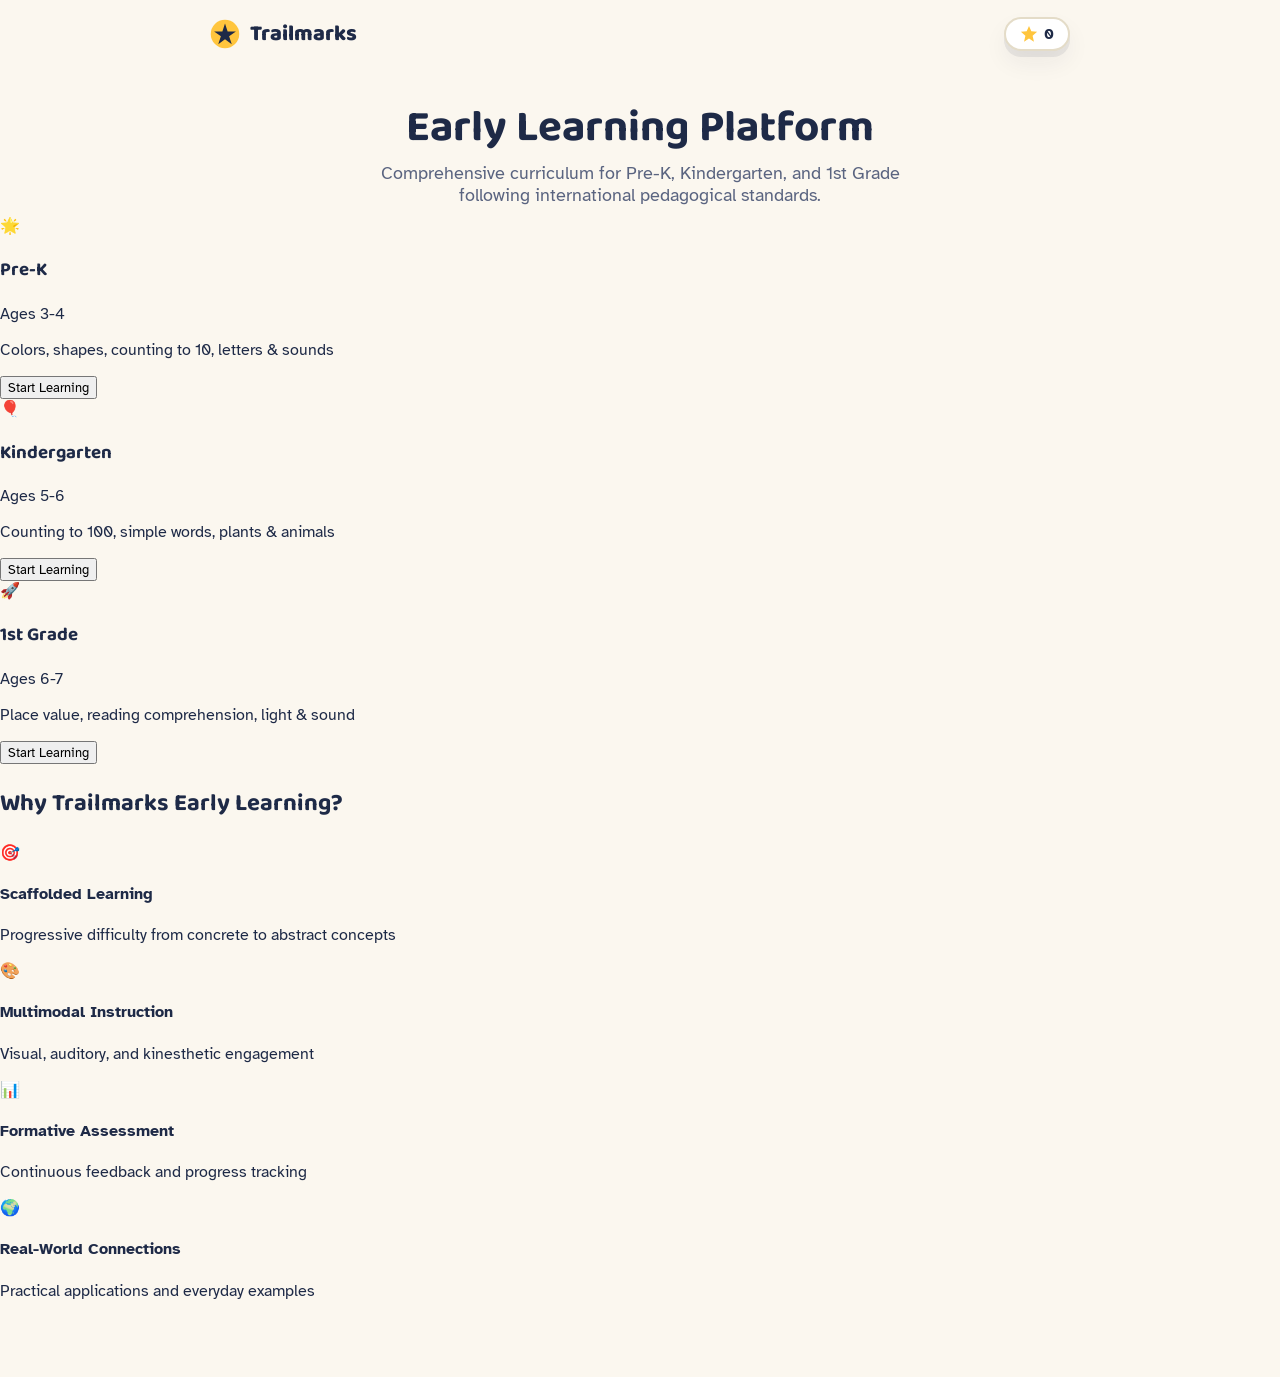
==== commit 147d732a: "Fix GRADES array definition for early learning platform" ====
--- a/index.html
+++ b/index.html
@@ -1407,29 +1407,66 @@
 function renderHome(){
   const wrap=el(`<div>
     <section class="hero">
-      <h1>Pick a course.<br>Learn something great.</h1>
-      <p>Four full courses with real lessons, unit tests, and milestone exams along the way.</p>
+      <h1>Early Learning Platform</h1>
+      <p>Comprehensive curriculum for Pre-K, Kindergarten, and 1st Grade following international pedagogical standards.</p>
     </section>
-    <div class="course-grid"></div>
+    <div id="gradeSelection" class="grade-selection"></div>
+    <div class="course-grid" style="display:none;"></div>
   </div>`);
   const grid=wrap.querySelector('.course-grid');
-  COURSE_ORDER.forEach(cid=>{
-    const c=COURSES[cid];
-    const accent=accentOf(cid);
-    const pct=Math.round(100*totalStars(cid)/maxStars(cid));
-    const label = cid==='math'?'Math · Grade 1' : cid==='reading'?'Reading · Grade 2' : cid==='math3'?'Math · Grade 3' : 'Math · Grade 4';
-    const card=el(`<div class="course-card ${accent}">
-      <span class="course-badge">${label}</span>
-      <div class="course-illustration">${courseIllustration(cid)}</div>
-      <h2>${c.name}</h2>
-      <p class="desc">${c.tagline} — 5 units, ${c.units.reduce((s,u)=>s+u.lessons.length,0)} lessons, plus unit tests and milestone exams.</p>
-      <div class="progress-track"><div class="progress-fill" style="width:${pct}%"></div></div>
-      <div class="progress-label">${totalStars(cid)} / ${maxStars(cid)} stars</div>
-      <div class="btn-row"><button class="btn btn-${accent}">${totalStars(cid)>0?'Continue':'Start course'}</button></div>
-    </div>`);
-    card.querySelector('button').addEventListener('click',()=>go({name:'course',courseId:cid}));
-    grid.appendChild(card);
-  });
+  const gradeContainer = wrap.querySelector('#gradeSelection');
+  
+  // Create GRADES array from curriculumData if not exists
+  if (typeof GRADES === 'undefined') {
+    window.GRADES = [
+      { id: 'prek', name: 'Pre-K', icon: '🌟', ageRange: 'Ages 3-4', description: 'Colors, shapes, counting to 10, letters & sounds', color: '#FFC53D' },
+      { id: 'kindergarten', name: 'Kindergarten', icon: '🎈', ageRange: 'Ages 5-6', description: 'Counting to 100, simple words, plants & animals', color: '#E8557A' },
+      { id: 'grade1', name: '1st Grade', icon: '🚀', ageRange: 'Ages 6-7', description: 'Place value, reading comprehension, light & sound', color: '#3F7FFC' }
+    ];
+  }
+  
+  // Render grade selection cards
+  const gradesHtml = `
+    <div class="grades-grid">
+      ${GRADES.map((grade, index) => `
+        <div class="grade-card" data-grade="${grade.id}" style="--accent: ${grade.color}">
+          <div class="grade-icon">${grade.icon}</div>
+          <h3>${grade.name}</h3>
+          <p class="grade-age">${grade.ageRange}</p>
+          <p class="grade-desc">${grade.description}</p>
+          <button class="btn-primary" onclick="selectGrade('${grade.id}')">Start Learning</button>
+        </div>
+      `).join('')}
+    </div>
+    
+    <section class="features-section">
+      <h2>Why Trailmarks Early Learning?</h2>
+      <div class="features-grid">
+        <div class="feature-card">
+          <div class="feature-icon">🎯</div>
+          <h4>Scaffolded Learning</h4>
+          <p>Progressive difficulty from concrete to abstract concepts</p>
+        </div>
+        <div class="feature-card">
+          <div class="feature-icon">🎨</div>
+          <h4>Multimodal Instruction</h4>
+          <p>Visual, auditory, and kinesthetic engagement</p>
+        </div>
+        <div class="feature-card">
+          <div class="feature-icon">📊</div>
+          <h4>Formative Assessment</h4>
+          <p>Continuous feedback and progress tracking</p>
+        </div>
+        <div class="feature-card">
+          <div class="feature-icon">🌍</div>
+          <h4>Real-World Connections</h4>
+          <p>Practical applications and everyday examples</p>
+        </div>
+      </div>
+    </section>
+  `;
+  
+  gradeContainer.innerHTML = gradesHtml;
   return wrap;
 }
 
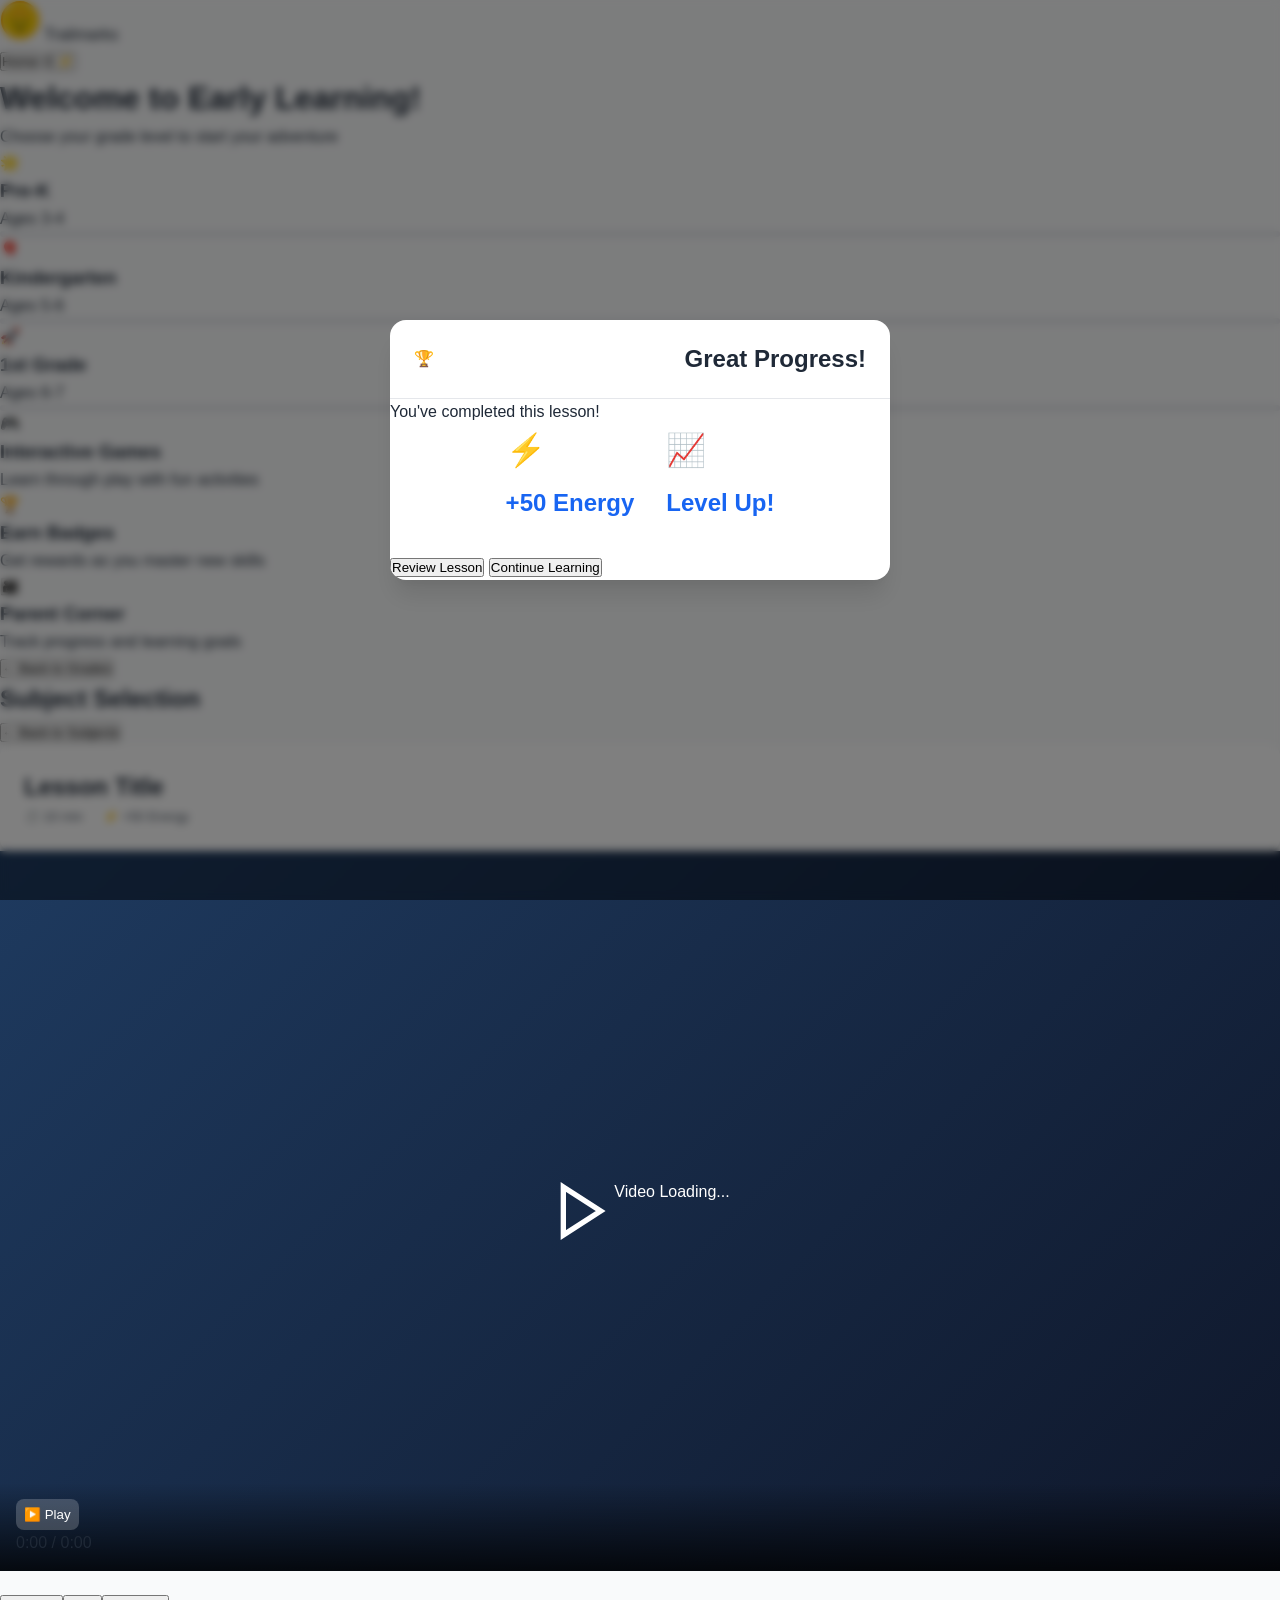
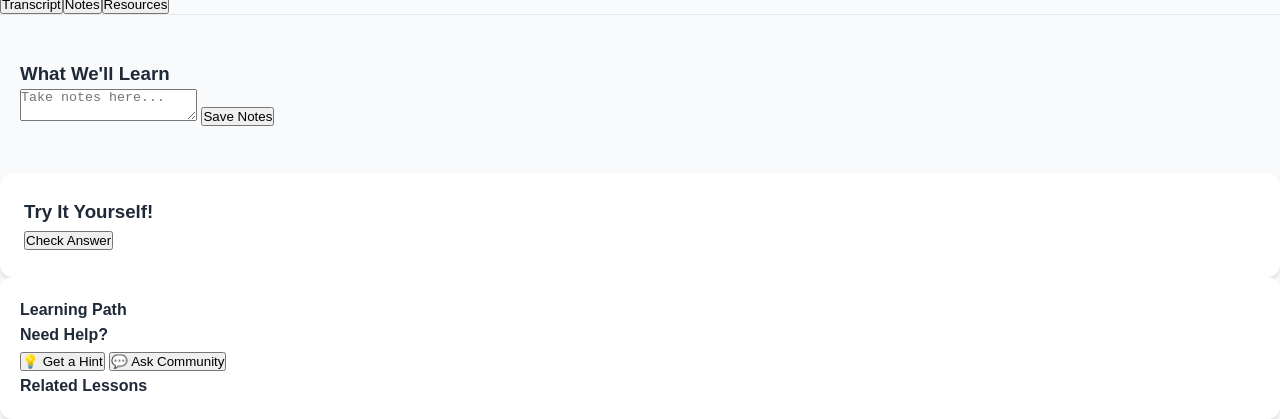
==== commit 9d80eedd: "Update print statement from 'Hello' to 'Goodbye'" ====
--- a/index.html
+++ b/index.html
@@ -1,1794 +1,199 @@
 <!DOCTYPE html>
 <html lang="en">
 <head>
-<meta charset="UTF-8">
-<meta name="viewport" content="width=device-width, initial-scale=1.0">
-<title>Trailmarks — Learn Something Great</title>
-<link rel="preconnect" href="https://fonts.googleapis.com">
-<link href="https://fonts.googleapis.com/css2?family=Baloo+2:wght@500;700;800&family=Atkinson+Hyperlegible:wght@400;700&display=swap" rel="stylesheet">
-<style>
-:root{
-  --paper:#FBF7EF;
-  --paper-deep:#F3EDDF;
-  --ink:#1E2A47;
-  --ink-soft:#5A6480;
-  --math:#3F7FFC;
-  --math-dark:#2C5FD1;
-  --math-tint:#E9F0FF;
-  --read:#E8557A;
-  --read-dark:#C13B60;
-  --read-tint:#FCEAEF;
-  --math3:#1FAE8C;
-  --math3-dark:#128468;
-  --math3-tint:#E4F6F1;
-  --math4:#8B5CF6;
-  --math4-dark:#6D3FD1;
-  --math4-tint:#F1EBFF;
-  --sun:#FFC53D;
-  --leaf:#2FB380;
-  --leaf-dark:#1F8F64;
-  --wrong:#FF6B5E;
-  --card:#FFFFFF;
-  --line:#E4DCC8;
-  --radius:20px;
-  --shadow:0 6px 0 rgba(30,42,71,0.08), 0 12px 24px rgba(30,42,71,0.06);
-}
-*{box-sizing:border-box;}
-html,body{margin:0;padding:0;}
-body{
-  background:var(--paper);
-  color:var(--ink);
-  font-family:'Atkinson Hyperlegible',sans-serif;
-  min-height:100vh;
-  -webkit-font-smoothing:antialiased;
-}
-h1,h2,h3,.display{font-family:'Baloo 2',sans-serif;}
-button{font-family:inherit;cursor:pointer;}
-.wrap{max-width:900px;margin:0 auto;padding:0 20px;}
-
-/* header */
-.site-header{
-  display:flex;align-items:center;justify-content:space-between;
-  padding:16px 20px;max-width:900px;margin:0 auto;
-}
-.brand{display:flex;align-items:center;gap:10px;font-family:'Baloo 2',sans-serif;font-weight:800;font-size:22px;color:var(--ink);background:none;border:none;padding:0;}
-.brand svg{display:block;}
-.stat-pill{
-  display:flex;align-items:center;gap:6px;background:var(--card);
-  border:2px solid var(--line);border-radius:999px;padding:6px 14px;
-  font-weight:700;font-size:15px;box-shadow:var(--shadow);
-}
-.stat-pill .n{color:var(--ink);}
-
-main{padding-bottom:60px;}
-
-/* buttons */
-.btn{
-  border:none;border-radius:14px;padding:14px 26px;font-weight:800;font-size:16px;
-  font-family:'Baloo 2',sans-serif;letter-spacing:.2px;transition:transform .08s ease, filter .15s;
-}
-.btn:active{transform:translateY(2px);}
-.btn-math{background:var(--math);color:#fff;box-shadow:0 5px 0 var(--math-dark);}
-.btn-math:active{box-shadow:0 2px 0 var(--math-dark);}
-.btn-read{background:var(--read);color:#fff;box-shadow:0 5px 0 var(--read-dark);}
-.btn-read:active{box-shadow:0 2px 0 var(--read-dark);}
-.btn-math3{background:var(--math3);color:#fff;box-shadow:0 5px 0 var(--math3-dark);}
-.btn-math3:active{box-shadow:0 2px 0 var(--math3-dark);}
-.btn-math4{background:var(--math4);color:#fff;box-shadow:0 5px 0 var(--math4-dark);}
-.btn-math4:active{box-shadow:0 2px 0 var(--math4-dark);}
-.btn-leaf{background:var(--leaf);color:#fff;box-shadow:0 5px 0 var(--leaf-dark);}
-.btn-leaf:active{box-shadow:0 2px 0 var(--leaf-dark);}
-.btn-ghost{background:var(--card);color:var(--ink);border:2px solid var(--line);box-shadow:none;}
-.btn:disabled{opacity:.45;cursor:not-allowed;}
-.btn-row{display:flex;gap:12px;flex-wrap:wrap;}
-
-.backlink{
-  display:inline-flex;align-items:center;gap:6px;background:none;border:none;
-  color:var(--ink-soft);font-weight:700;font-size:15px;padding:8px 0;margin-bottom:6px;
-}
-.backlink:hover{color:var(--ink);}
-
-/* HOME */
-.hero{padding:36px 20px 10px;max-width:900px;margin:0 auto;text-align:center;}
-.hero h1{font-size:clamp(30px,5vw,44px);margin:0 0 10px;line-height:1.1;}
-.hero p{color:var(--ink-soft);font-size:18px;margin:0 auto;max-width:520px;}
-.course-grid{display:grid;grid-template-columns:1fr 1fr;gap:22px;max-width:920px;margin:34px auto 0;padding:0 20px;}
-@media (max-width:680px){.course-grid{grid-template-columns:1fr;}}
-.course-card{
-  background:var(--card);border-radius:24px;padding:26px;box-shadow:var(--shadow);
-  border:2px solid var(--line);text-align:left;display:flex;flex-direction:column;gap:14px;
-  position:relative;overflow:hidden;
-}
-.course-card::after{content:'';position:absolute;top:-30px;right:-30px;width:120px;height:120px;border-radius:50%;opacity:.14;}
-.course-card.math::after{background:var(--math);}
-.course-card.read::after{background:var(--read);}
-.course-card.math3::after{background:var(--math3);}
-.course-card.math4::after{background:var(--math4);}
-.course-badge{display:inline-flex;align-items:center;gap:8px;font-weight:800;font-family:'Baloo 2',sans-serif;font-size:13px;text-transform:uppercase;letter-spacing:.06em;padding:5px 12px;border-radius:999px;width:fit-content;}
-.course-card.math .course-badge{background:var(--math-tint);color:var(--math-dark);}
-.course-card.read .course-badge{background:var(--read-tint);color:var(--read-dark);}
-.course-card.math3 .course-badge{background:var(--math3-tint);color:var(--math3-dark);}
-.course-card.math4 .course-badge{background:var(--math4-tint);color:var(--math4-dark);}
-.course-illustration{display:flex;align-items:center;height:70px;}
-.course-card h2{margin:0;font-size:24px;}
-.course-card p.desc{color:var(--ink-soft);margin:0;font-size:15px;line-height:1.5;}
-.progress-track{background:var(--paper-deep);border-radius:999px;height:12px;overflow:hidden;}
-.progress-fill{height:100%;border-radius:999px;transition:width .4s ease;}
-.course-card.math .progress-fill{background:var(--math);}
-.course-card.read .progress-fill{background:var(--read);}
-.course-card.math3 .progress-fill{background:var(--math3);}
-.course-card.math4 .progress-fill{background:var(--math4);}
-.progress-label{font-size:13px;color:var(--ink-soft);font-weight:700;}
-
-/* COURSE PAGE */
-.course-head{padding:20px 20px 6px;max-width:900px;margin:0 auto;}
-.course-head h1{font-size:30px;margin:6px 0 4px;}
-.course-head .sub{color:var(--ink-soft);margin:0 0 6px;}
-.course-progress-bar{max-width:900px;margin:0 auto 10px;padding:0 20px;}
-
-.unit{max-width:640px;margin:38px auto 0;padding:0 20px;}
-.unit-title{display:flex;align-items:center;gap:12px;margin-bottom:6px;}
-.unit-num{
-  width:34px;height:34px;border-radius:10px;display:flex;align-items:center;justify-content:center;
-  font-family:'Baloo 2',sans-serif;font-weight:800;color:#fff;flex:none;font-size:15px;
-}
-.unit-title h3{margin:0;font-size:20px;}
-.unit-desc{color:var(--ink-soft);font-size:14px;margin:0 0 18px 46px;}
-
-.trail{position:relative;display:flex;flex-direction:column;align-items:center;gap:18px;padding:10px 0 6px;}
-.trail-line{position:absolute;top:6px;bottom:6px;left:50%;width:0;border-left:4px dashed var(--line);transform:translateX(-50%);z-index:0;}
-.trail-node-wrap{position:relative;z-index:1;display:flex;flex-direction:column;align-items:center;gap:6px;}
-.node-btn{
-  width:74px;height:74px;border-radius:50%;border:none;display:flex;align-items:center;justify-content:center;
-  font-family:'Baloo 2',sans-serif;font-weight:800;font-size:24px;color:#fff;position:relative;
-  box-shadow:var(--shadow);transition:transform .1s ease;
-}
-.node-btn:active{transform:scale(.95);}
-.node-btn.locked{background:#D8D2C2;color:#a49d89;box-shadow:none;cursor:not-allowed;}
-.node-btn.available.math{background:var(--math);box-shadow:0 5px 0 var(--math-dark);}
-.node-btn.available.read{background:var(--read);box-shadow:0 5px 0 var(--read-dark);}
-.node-btn.completed{background:var(--sun);color:#7a5300;box-shadow:0 5px 0 #d9a11f;}
-.node-label{font-size:13px;font-weight:700;color:var(--ink-soft);text-align:center;max-width:130px;}
-.node-stars{display:flex;gap:2px;}
-.node-stars svg{width:12px;height:12px;}
-
-/* UNIT INTRO */
-.unit-intro-box{background:var(--card);border:2px solid var(--line);border-radius:var(--radius);padding:28px;box-shadow:var(--shadow);}
-.unit-eyebrow{font-family:'Baloo 2',sans-serif;font-weight:800;font-size:13px;text-transform:uppercase;letter-spacing:.06em;color:var(--ink-soft);margin:0 0 6px;}
-.unit-intro-box h2{margin:0 0 12px;font-size:26px;}
-.unit-intro-box .overview-text{font-size:17px;line-height:1.65;margin:0 0 20px;}
-.objective-list{list-style:none;margin:0 0 20px;padding:0;display:flex;flex-direction:column;gap:10px;}
-.objective-list li{display:flex;gap:10px;align-items:flex-start;font-size:15.5px;line-height:1.5;}
-.objective-list .check-badge{flex:none;width:22px;height:22px;border-radius:50%;display:flex;align-items:center;justify-content:center;color:#fff;font-size:12px;margin-top:1px;}
-.lesson-preview{display:flex;flex-direction:column;gap:6px;margin:0 0 22px;padding:14px 16px;background:var(--paper-deep);border-radius:12px;}
-.lesson-preview .lp-row{display:flex;align-items:center;gap:8px;font-size:14.5px;color:var(--ink-soft);}
-.lesson-preview .lp-num{font-family:'Baloo 2',sans-serif;font-weight:800;color:var(--ink);}
-
-/* NODE variants for intro/test */
-.node-btn.squarish{border-radius:20px;}
-
-/* EXAM BANNER */
-.exam-banner{
-  max-width:640px;margin:34px auto 0;padding:0 20px;
-}
-.exam-banner-inner{
-  background:linear-gradient(135deg,#2C2A3A,#3A3652);color:#fff;border-radius:22px;padding:24px 26px;
-  box-shadow:var(--shadow);display:flex;align-items:center;gap:18px;position:relative;overflow:hidden;
-}
-.exam-banner-inner.locked{background:#E4DCC8;color:#8b8368;box-shadow:none;}
-.exam-icon{flex:none;width:52px;height:52px;border-radius:50%;background:var(--sun);display:flex;align-items:center;justify-content:center;font-size:24px;}
-.exam-banner-inner.locked .exam-icon{background:#c9c1ac;}
-.exam-text{flex:1;min-width:0;}
-.exam-text .exam-eyebrow{font-family:'Baloo 2',sans-serif;font-weight:800;font-size:12px;text-transform:uppercase;letter-spacing:.08em;opacity:.7;margin:0 0 2px;}
-.exam-text h3{margin:0 0 4px;font-size:19px;font-family:'Baloo 2',sans-serif;}
-.exam-text p{margin:0;font-size:13.5px;opacity:.85;}
-.exam-stars{display:flex;gap:2px;margin-top:6px;}
-.exam-stars svg{width:14px;height:14px;}
-.exam-banner-inner button{flex:none;}
-
-/* COURSE SHELL (sidebar layout) */
-.course-shell{display:flex;max-width:1100px;margin:0 auto;gap:0;align-items:flex-start;}
-.course-sidebar{width:250px;flex:none;padding:20px 12px 40px;border-right:2px solid var(--line);position:sticky;top:0;align-self:flex-start;max-height:100vh;overflow-y:auto;}
-.sidebar-head{display:flex;align-items:center;gap:10px;padding:6px 10px 18px;}
-.sidebar-head .ic{width:36px;height:36px;border-radius:10px;display:flex;align-items:center;justify-content:center;color:#fff;font-family:'Baloo 2',sans-serif;font-weight:800;flex:none;}
-.sidebar-head .txt strong{display:block;font-size:14.5px;line-height:1.3;}
-.sidebar-head .txt span{font-size:11.5px;color:var(--ink-soft);}
-.side-item{display:block;width:100%;text-align:left;background:none;border:none;border-radius:10px;padding:10px 10px;margin-bottom:2px;}
-.side-item .si-eyebrow{font-size:10.5px;font-weight:800;text-transform:uppercase;letter-spacing:.06em;color:var(--ink-soft);}
-.side-item .si-title{font-size:14px;font-weight:700;color:var(--ink);}
-.side-item.active{background:var(--paper-deep);}
-.side-item.exam{border-top:1px dashed var(--line);border-radius:0;padding-top:12px;margin-top:8px;}
-.course-main{flex:1;min-width:0;padding:24px 32px 60px;}
-@media (max-width:800px){
-  .course-shell{flex-direction:column;}
-  .course-sidebar{width:100%;position:static;border-right:none;border-bottom:2px solid var(--line);display:flex;overflow-x:auto;gap:4px;max-height:none;}
-  .sidebar-head{display:none;}
-  .side-item{flex:none;width:auto;white-space:nowrap;border-top:none !important;margin-top:0 !important;}
-  .course-main{padding:20px;}
-}
-
-.unit-page-head{margin-bottom:6px;}
-.unit-page-head .eyebrow{font-size:13px;font-weight:800;color:var(--ink-soft);text-transform:uppercase;letter-spacing:.06em;margin:0 0 4px;}
-.unit-page-head h1{font-size:27px;margin:0 0 6px;}
-.unit-page-head .possible{font-size:13.5px;color:var(--ink-soft);margin:0;}
-
-.squares-row{display:flex;align-items:center;gap:8px;margin:16px 0 24px;flex-wrap:wrap;}
-.sq-node{width:30px;height:30px;border-radius:8px;border:2px solid var(--line);display:flex;align-items:center;justify-content:center;font-size:13px;background:#fff;color:var(--ink-soft);font-weight:700;}
-.sq-node.done{background:var(--leaf);border-color:var(--leaf-dark);color:#fff;}
-.sq-node.star{border-radius:50%;}
-.sq-node.star.done{background:var(--sun);border-color:#d9a11f;color:#7a5300;}
-
-.about-unit{background:var(--card);border:2px solid var(--line);border-radius:16px;padding:20px 22px;margin-bottom:26px;}
-.about-unit h3{margin:0 0 8px;font-size:15px;font-family:'Baloo 2',sans-serif;text-transform:uppercase;letter-spacing:.04em;color:var(--ink-soft);}
-.about-unit p{margin:0 0 14px;font-size:15.5px;line-height:1.65;color:var(--ink);}
-.about-unit .objective-list{margin:0;}
-
-.lesson-row{display:flex;align-items:center;gap:16px;background:var(--card);border:2px solid var(--line);border-radius:16px;padding:16px 18px;margin-bottom:12px;}
-.lesson-row .lr-icon{width:42px;height:42px;border-radius:50%;flex:none;display:flex;align-items:center;justify-content:center;font-family:'Baloo 2',sans-serif;font-weight:800;color:#fff;font-size:16px;}
-.lesson-row.test .lr-icon{border-radius:12px;background:var(--sun);color:#7a5300;}
-.lesson-row .lr-body{flex:1;min-width:0;}
-.lesson-row .lr-title{font-weight:700;font-size:15.5px;margin:0 0 2px;}
-.lesson-row .lr-status{font-size:13px;color:var(--ink-soft);margin:0;}
-.lesson-row .lr-stars{display:flex;gap:2px;margin-top:4px;}
-.lesson-row .lr-stars svg{width:12px;height:12px;}
-.lesson-row .lr-action{flex:none;}
-.lesson-row.locked{opacity:.55;}
-.btn-small{padding:9px 16px;font-size:14px;}
-
-.exam-page-card{background:linear-gradient(135deg,#2C2A3A,#3A3652);color:#fff;border-radius:22px;padding:36px 30px;text-align:center;max-width:520px;margin:10px auto 0;}
-.exam-page-card.locked{background:#E4DCC8;color:#8b8368;}
-.exam-page-card .exam-icon-big{width:64px;height:64px;border-radius:50%;background:var(--sun);display:flex;align-items:center;justify-content:center;font-size:28px;margin:0 auto 16px;}
-.exam-page-card.locked .exam-icon-big{background:#c9c1ac;}
-.exam-page-card h1{margin:0 0 6px;font-size:24px;}
-.exam-page-card p{margin:0 0 18px;opacity:.85;font-size:14.5px;}
-
-.lesson-meta{font-size:12.5px;font-weight:800;color:var(--ink-soft);text-transform:uppercase;letter-spacing:.05em;margin:0 0 6px;}
-.lesson-objective{background:var(--paper-deep);border-radius:10px;padding:10px 14px;font-size:14.5px;margin:10px 0 18px;}
-
-/* LESSON TEACH */
-.lesson-card{max-width:640px;margin:20px auto;padding:0 20px;}
-.teach-box{background:var(--card);border:2px solid var(--line);border-radius:var(--radius);padding:28px;box-shadow:var(--shadow);}
-.teach-box h2{margin:0 0 10px;font-size:26px;}
-.teach-box .teach-text{font-size:17px;line-height:1.65;color:var(--ink);}
-.teach-visual{margin:18px 0;display:flex;justify-content:center;}
-.example-box{background:var(--paper-deep);border-radius:14px;padding:16px 18px;margin-top:14px;font-size:15px;}
-.example-box b{font-family:'Baloo 2',sans-serif;}
-
-/* PRACTICE */
-.practice-wrap{max-width:640px;margin:16px auto;padding:0 20px;}
-.progress-dots{display:flex;gap:8px;justify-content:center;margin-bottom:22px;}
-.progress-dots .dot{width:34px;height:8px;border-radius:5px;background:var(--line);}
-.progress-dots .dot.done-correct{background:var(--leaf);}
-.progress-dots .dot.done-wrong{background:var(--wrong);}
-.progress-dots .dot.current{background:var(--ink-soft);}
-.q-card{background:var(--card);border:2px solid var(--line);border-radius:var(--radius);padding:28px;box-shadow:var(--shadow);}
-.q-prompt{font-size:20px;font-weight:700;margin:0 0 6px;line-height:1.4;}
-.q-passage{background:var(--paper-deep);border-radius:12px;padding:14px 16px;font-size:15px;line-height:1.6;margin-bottom:14px;}
-.q-visual{display:flex;justify-content:center;margin:14px 0;}
-.choices{display:grid;grid-template-columns:1fr 1fr;gap:12px;margin-top:16px;}
-@media (max-width:520px){.choices{grid-template-columns:1fr;}}
-.choice-btn{
-  background:var(--card);border:2px solid var(--line);border-radius:14px;padding:14px 16px;
-  font-size:16px;font-weight:700;text-align:left;color:var(--ink);transition:.12s;
-}
-.choice-btn:hover:not(:disabled){border-color:var(--ink-soft);}
-.choice-btn.correct{background:#EAF9F1;border-color:var(--leaf);color:var(--leaf-dark);}
-.choice-btn.wrong{background:#FFEFED;border-color:var(--wrong);color:#B8392E;}
-.choice-btn:disabled{cursor:default;}
-.feedback-bar{
-  display:flex;align-items:center;gap:12px;margin-top:18px;padding:14px 16px;border-radius:14px;
-  font-weight:700;font-size:15px;
-}
-.feedback-bar.good{background:#EAF9F1;color:var(--leaf-dark);}
-.feedback-bar.bad{background:#FFEFED;color:#B8392E;}
-.mascot{width:40px;height:40px;flex:none;}
-.practice-footer{display:flex;justify-content:flex-end;margin-top:18px;}
-
-/* RESULT */
-.result-wrap{max-width:520px;margin:60px auto;padding:0 20px;text-align:center;}
-.result-stars{display:flex;justify-content:center;gap:14px;margin:20px 0;}
-.result-stars svg{width:56px;height:56px;}
-.result-title{font-size:28px;margin:0 0 6px;}
-.result-sub{color:var(--ink-soft);font-size:16px;margin:0 0 26px;}
-
-.sr-only{position:absolute;width:1px;height:1px;overflow:hidden;clip:rect(0,0,0,0);}
-:focus-visible{outline:3px solid var(--math);outline-offset:2px;}
-
-@media (prefers-reduced-motion: reduce){
-  *{transition:none !important;animation:none !important;}
-}
-</style>
+    <meta charset="UTF-8">
+    <meta name="viewport" content="width=device-width, initial-scale=1.0">
+    <title>Trailmarks - Early Learning Platform</title>
+    <link rel="stylesheet" href="styles.css">
+    <link href="https://fonts.googleapis.com/css2?family=Nunito:wght@400;600;700;800&display=swap" rel="stylesheet">
 </head>
 <body>
-<header class="site-header">
-  <button class="brand" id="logoBtn" aria-label="Go to home">
-    <svg width="30" height="30" viewBox="0 0 40 40"><circle cx="20" cy="20" r="19" fill="#FFC53D"/><path d="M20 6 L23.5 16.5 L34.5 16.5 L25.5 23 L29 33.5 L20 27 L11 33.5 L14.5 23 L5.5 16.5 L16.5 16.5 Z" fill="#1E2A47"/></svg>
-    Trailmarks
-  </button>
-  <div class="stat-pill" id="starPill" aria-live="polite">
-    <svg width="18" height="18" viewBox="0 0 20 20"><path d="M10 1 L12.6 7 L19 7.6 L14 12 L15.5 18.5 L10 15 L4.5 18.5 L6 12 L1 7.6 L7.4 7 Z" fill="#FFC53D"/></svg>
-    <span class="n" id="starCount">0</span>
-  </div>
-</header>
-<main id="app"></main>
+    <!-- Navigation -->
+    <nav class="navbar">
+        <div class="nav-container">
+            <div class="logo">
+                <svg width="40" height="40" viewBox="0 0 40 40" fill="none" xmlns="http://www.w3.org/2000/svg">
+                    <circle cx="20" cy="20" r="18" fill="#FFD700" stroke="#FFA500" stroke-width="2"/>
+                    <path d="M12 16C12 16 14 12 20 12C26 12 28 16 28 16" stroke="#FF6B6B" stroke-width="2" stroke-linecap="round"/>
+                    <circle cx="15" cy="22" r="2" fill="#333"/>
+                    <circle cx="25" cy="22" r="2" fill="#333"/>
+                    <path d="M16 28C16 28 18 30 20 30C22 30 24 28 24 28" stroke="#333" stroke-width="2" stroke-linecap="round"/>
+                </svg>
+                <span>Trailmarks</span>
+            </div>
+            <div class="nav-links">
+                <button onclick="showHome()" class="nav-btn">Home</button>
+                <button onclick="toggleProfile()" class="nav-btn profile-btn">
+                    <span id="user-points">0</span> ⚡
+                </button>
+            </div>
+        </div>
+    </nav>
 
-<script>
-/* ---------------------------------------------------------------
-   UTILITIES
---------------------------------------------------------------- */
-function randInt(min,max){return Math.floor(Math.random()*(max-min+1))+min;}
-function pick(arr){return arr[randInt(0,arr.length-1)];}
-function shuffle(arr){
-  const a=arr.slice();
-  for(let i=a.length-1;i>0;i--){const j=randInt(0,i);[a[i],a[j]]=[a[j],a[i]];}
-  return a;
-}
-function el(html){const t=document.createElement('template');t.innerHTML=html.trim();return t.content.firstElementChild;}
-function esc(s){return String(s).replace(/&/g,'&amp;').replace(/</g,'&lt;').replace(/>/g,'&gt;');}
+    <!-- Main Content -->
+    <main id="app-container">
+        <!-- Home View -->
+        <div id="home-view" class="view active">
+            <header class="hero">
+                <h1>Welcome to Early Learning!</h1>
+                <p>Choose your grade level to start your adventure</p>
+            </header>
+            
+            <section class="grade-selector">
+                <div class="grade-card" onclick="selectGrade('pre-k')">
+                    <div class="grade-icon">🌟</div>
+                    <h3>Pre-K</h3>
+                    <p>Ages 3-4</p>
+                    <div class="progress-bar"><div class="progress" style="width: 0%"></div></div>
+                </div>
+                <div class="grade-card" onclick="selectGrade('kindergarten')">
+                    <div class="grade-icon">🎈</div>
+                    <h3>Kindergarten</h3>
+                    <p>Ages 5-6</p>
+                    <div class="progress-bar"><div class="progress" style="width: 0%"></div></div>
+                </div>
+                <div class="grade-card" onclick="selectGrade('grade-1')">
+                    <div class="grade-icon">🚀</div>
+                    <h3>1st Grade</h3>
+                    <p>Ages 6-7</p>
+                    <div class="progress-bar"><div class="progress" style="width: 0%"></div></div>
+                </div>
+            </section>
 
-function buildChoices(correctLabel, distractors){
-  const pool=[correctLabel, ...distractors.filter(d=>String(d)!==String(correctLabel))];
-  const uniq=[...new Set(pool.map(String))].slice(0,4);
-  if(!uniq.includes(String(correctLabel))) uniq[0]=String(correctLabel);
-  return shuffle(uniq).map(label=>({label, correct:String(label)===String(correctLabel)}));
-}
-function uniqueQuestions(genFn,count){
-  const out=[]; const seen=new Set(); let tries=0;
-  while(out.length<count && tries<200){
-    tries++;
-    const q=genFn();
-    const key=q.prompt;
-    if(!seen.has(key)){seen.add(key);out.push(q);}
-  }
-  return out;
-}
+            <section class="features">
+                <div class="feature-card">
+                    <div class="feature-icon">🎮</div>
+                    <h3>Interactive Games</h3>
+                    <p>Learn through play with fun activities</p>
+                </div>
+                <div class="feature-card">
+                    <div class="feature-icon">🏆</div>
+                    <h3>Earn Badges</h3>
+                    <p>Get rewards as you master new skills</p>
+                </div>
+                <div class="feature-card">
+                    <div class="feature-icon">👨‍👩‍👧</div>
+                    <h3>Parent Corner</h3>
+                    <p>Track progress and learning goals</p>
+                </div>
+            </section>
+        </div>
 
-/* ---------------------------------------------------------------
-   SVG HELPERS (mascot, stars, clocks, shapes, dots, bars)
---------------------------------------------------------------- */
-function starIcon(filled){
-  return `<svg viewBox="0 0 20 20"><path d="M10 1 L12.6 7 L19 7.6 L14 12 L15.5 18.5 L10 15 L4.5 18.5 L6 12 L1 7.6 L7.4 7 Z" fill="${filled?'#FFC53D':'#E4DCC8'}"/></svg>`;
-}
-function mascotSVG(mood){
-  // mood: 'happy' | 'sad' | 'neutral'
-  const mouth = mood==='happy' ? '<path d="M13 24 Q20 30 27 24" stroke="#1E2A47" stroke-width="2.4" fill="none" stroke-linecap="round"/>'
-              : mood==='sad' ? '<path d="M13 27 Q20 22 27 27" stroke="#1E2A47" stroke-width="2.4" fill="none" stroke-linecap="round"/>'
-              : '<path d="M14 25 Q20 27 26 25" stroke="#1E2A47" stroke-width="2.4" fill="none" stroke-linecap="round"/>';
-  return `<svg viewBox="0 0 40 40" xmlns="http://www.w3.org/2000/svg">
-    <circle cx="20" cy="20" r="19" fill="#FFC53D"/>
-    <circle cx="14" cy="17" r="2.6" fill="#1E2A47"/>
-    <circle cx="26" cy="17" r="2.6" fill="#1E2A47"/>
-    ${mouth}
-  </svg>`;
-}
-function clockSVG(hour,minute){
-  const cx=60,cy=60;
-  function pt(angleDeg,len){const rad=(angleDeg-90)*Math.PI/180;return [cx+len*Math.cos(rad),cy+len*Math.sin(rad)];}
-  const minuteAngle=(minute/60)*360;
-  const hourAngle=((hour%12)/12)*360 + (minute/60)*30;
-  const [mx,my]=pt(minuteAngle,42);
-  const [hx,hy]=pt(hourAngle,26);
-  let ticks='';
-  for(let i=0;i<12;i++){
-    const a=i*30;
-    const [x1,y1]=pt(a,50), [x2,y2]=pt(a,44);
-    ticks+=`<line x1="${x1}" y1="${y1}" x2="${x2}" y2="${y2}" stroke="#1E2A47" stroke-width="2"/>`;
-  }
-  return `<svg viewBox="0 0 120 120" width="160" height="160">
-    <circle cx="60" cy="60" r="56" fill="#fff" stroke="#1E2A47" stroke-width="4"/>
-    ${ticks}
-    <line x1="60" y1="60" x2="${hx}" y2="${hy}" stroke="#1E2A47" stroke-width="5" stroke-linecap="round"/>
-    <line x1="60" y1="60" x2="${mx}" y2="${my}" stroke="#3F7FFC" stroke-width="3.5" stroke-linecap="round"/>
-    <circle cx="60" cy="60" r="4" fill="#1E2A47"/>
-  </svg>`;
-}
-function polyPoints(sides,cx,cy,r){
-  const pts=[];
-  for(let i=0;i<sides;i++){
-    const a=(i*(360/sides)-90)*Math.PI/180;
-    pts.push(`${(cx+r*Math.cos(a)).toFixed(1)},${(cy+r*Math.sin(a)).toFixed(1)}`);
-  }
-  return pts.join(' ');
-}
-function shapeSVG(name){
-  const s='stroke="#1E2A47" stroke-width="4" fill="#E9F0FF"';
-  let inner='';
-  switch(name){
-    case 'circle': inner=`<circle cx="50" cy="50" r="38" ${s}/>`; break;
-    case 'square': inner=`<rect x="14" y="14" width="72" height="72" ${s}/>`; break;
-    case 'rectangle': inner=`<rect x="6" y="26" width="88" height="48" ${s}/>`; break;
-    case 'triangle': inner=`<polygon points="${polyPoints(3,50,52,42)}" ${s}/>`; break;
-    case 'pentagon': inner=`<polygon points="${polyPoints(5,50,52,40)}" ${s}/>`; break;
-    case 'hexagon': inner=`<polygon points="${polyPoints(6,50,50,40)}" ${s}/>`; break;
-    case 'cube': inner=`<rect x="16" y="30" width="50" height="50" ${s}/><rect x="30" y="16" width="50" height="50" fill="#fff" stroke="#1E2A47" stroke-width="4"/><line x1="16" y1="30" x2="30" y2="16" stroke="#1E2A47" stroke-width="4"/><line x1="66" y1="30" x2="80" y2="16" stroke="#1E2A47" stroke-width="4"/><line x1="66" y1="80" x2="80" y2="66" stroke="#1E2A47" stroke-width="4"/>`; break;
-    case 'sphere': inner=`<circle cx="50" cy="50" r="38" ${s}/><ellipse cx="50" cy="58" rx="30" ry="10" fill="none" stroke="#1E2A47" stroke-width="2" opacity=".5"/>`; break;
-    case 'cone': inner=`<polygon points="50,10 20,80 80,80" ${s}/><ellipse cx="50" cy="80" rx="30" ry="9" fill="#E9F0FF" stroke="#1E2A47" stroke-width="4"/>`; break;
-    default: inner=`<circle cx="50" cy="50" r="38" ${s}/>`;
-  }
-  return `<svg viewBox="0 0 100 100" width="120" height="120">${inner}</svg>`;
-}
-function dotGridHTML(emoji,n){
-  let out='<div style="display:flex;flex-wrap:wrap;gap:6px;max-width:260px;justify-content:center;">';
-  for(let i=0;i<n;i++) out+=`<span style="font-size:26px;line-height:1;">${emoji}</span>`;
-  out+='</div>';
-  return out;
-}
-function barHTML(units,color){
-  let out=`<div style="display:flex;gap:3px;align-items:flex-end;">`;
-  for(let i=0;i<units;i++) out+=`<div style="width:22px;height:34px;background:${color};border:2px solid #1E2A47;border-radius:4px;"></div>`;
-  out+='</div>';
-  return out;
-}
-function arrayGridHTML(rows,cols,color){
-  color=color||'#3F7FFC';
-  let out=`<div style="display:inline-flex;flex-direction:column;gap:5px;">`;
-  for(let r=0;r<rows;r++){
-    out+=`<div style="display:flex;gap:5px;">`;
-    for(let c=0;c<cols;c++) out+=`<div style="width:20px;height:20px;border-radius:5px;background:${color};"></div>`;
-    out+='</div>';
-  }
-  out+='</div>';
-  return out;
-}
-function fractionBarSVG(denom,numerator,color){
-  color=color||'#1FAE8C';
-  const w=240,h=54,segW=w/denom;
-  let segs='';
-  for(let i=0;i<denom;i++){
-    segs+=`<rect x="${(i*segW).toFixed(1)}" y="0" width="${segW.toFixed(1)}" height="${h}" fill="${i<numerator?color:'#fff'}" stroke="#1E2A47" stroke-width="2.5"/>`;
-  }
-  return `<svg viewBox="0 0 ${w} ${h}" width="240" height="54">${segs}</svg>`;
-}
-function fractionNumberLineSVG(denom,numerator){
-  const w=280,y=40;
-  let ticks='';
-  for(let i=0;i<=denom;i++){
-    const x=20+(i*(w-40)/denom);
-    ticks+=`<line x1="${x}" y1="${y-8}" x2="${x}" y2="${y+8}" stroke="#1E2A47" stroke-width="2"/>`;
-    if(i===0) ticks+=`<text x="${x}" y="${y+26}" font-size="13" text-anchor="middle" fill="#5A6480">0</text>`;
-    if(i===denom) ticks+=`<text x="${x}" y="${y+26}" font-size="13" text-anchor="middle" fill="#5A6480">1</text>`;
-  }
-  const px=20+(numerator*(w-40)/denom);
-  return `<svg viewBox="0 0 ${w} 74" width="280" height="74">
-    <line x1="20" y1="${y}" x2="${w-20}" y2="${y}" stroke="#1E2A47" stroke-width="3"/>
-    ${ticks}
-    <circle cx="${px}" cy="${y}" r="7" fill="#E8557A" stroke="#1E2A47" stroke-width="2"/>
-  </svg>`;
-}
-function areaGridSVG(rows,cols){
-  const size=26,w=cols*size,h=rows*size;
-  let cells='';
-  for(let r=0;r<rows;r++) for(let c=0;c<cols;c++){
-    cells+=`<rect x="${c*size}" y="${r*size}" width="${size}" height="${size}" fill="#E9F0FF" stroke="#1E2A47" stroke-width="1.5"/>`;
-  }
-  return `<svg viewBox="0 0 ${w} ${h}" width="${Math.min(w,260)}" height="${Math.min(h,180)*(w>260?260/w:1)}">${cells}</svg>`;
-}
-function rectangleSVG(length,width){
-  const scale=14, w=length*scale, h=width*scale, pad=30;
-  return `<svg viewBox="0 0 ${w+pad*2} ${h+pad*2}" width="220" height="160">
-    <rect x="${pad}" y="${pad}" width="${w}" height="${h}" fill="#E9F0FF" stroke="#1E2A47" stroke-width="3"/>
-    <text x="${pad+w/2}" y="${pad-10}" font-size="15" text-anchor="middle" fill="#1E2A47" font-weight="bold">${length}</text>
-    <text x="${pad-14}" y="${pad+h/2}" font-size="15" text-anchor="middle" fill="#1E2A47" font-weight="bold" transform="rotate(-90 ${pad-14} ${pad+h/2})">${width}</text>
-  </svg>`;
-}
-function angleSVG(degrees){
-  const cx=20,cy=100;
-  const rad=(-degrees)*Math.PI/180;
-  const x2=cx+90*Math.cos(rad), y2=cy+90*Math.sin(rad);
-  return `<svg viewBox="0 0 140 120" width="160" height="140">
-    <line x1="${cx}" y1="${cy}" x2="110" y2="${cy}" stroke="#1E2A47" stroke-width="4" stroke-linecap="round"/>
-    <line x1="${cx}" y1="${cy}" x2="${x2.toFixed(1)}" y2="${y2.toFixed(1)}" stroke="#1E2A47" stroke-width="4" stroke-linecap="round"/>
-    <path d="M ${cx+22} ${cy} A 22 22 0 0 0 ${(cx+22*Math.cos(rad)).toFixed(1)} ${(cy+22*Math.sin(rad)).toFixed(1)}" fill="none" stroke="#3F7FFC" stroke-width="2.5"/>
-  </svg>`;
-}
+        <!-- Subject View -->
+        <div id="subject-view" class="view">
+            <button onclick="showHome()" class="back-btn">← Back to Grades</button>
+            <h2 id="grade-title">Subject Selection</h2>
+            <div id="subjects-container" class="subjects-grid"></div>
+        </div>
 
-/* ---------------------------------------------------------------
-   MATH QUESTION GENERATORS
---------------------------------------------------------------- */
-const COUNT_ITEMS={'🍎':'apples','⭐':'stars','🚗':'cars','🐝':'bees','🎈':'balloons','🐟':'fish'};
+        <!-- Lesson View -->
+        <div id="lesson-view" class="view">
+            <button onclick="showSubjects()" class="back-btn">← Back to Subjects</button>
+            <div class="lesson-header">
+                <h2 id="lesson-title">Lesson Title</h2>
+                <div class="lesson-meta">
+                    <span id="lesson-duration">⏱️ 10 min</span>
+                    <span id="lesson-energy">⚡ +50 Energy</span>
+                </div>
+            </div>
 
-function genCounting(){
-  const n=randInt(5,20);
-  const emoji=pick(Object.keys(COUNT_ITEMS));
-  const distractors=[n-1,n+1,n-2,n+2].filter(x=>x>=1 && x<=25 && x!==n);
-  return {
-    prompt:`How many ${COUNT_ITEMS[emoji]} do you see?`,
-    visual:dotGridHTML(emoji,n),
-    choices:buildChoices(n,shuffle(distractors))
-  };
-}
-function genCompare(){
-  const mode=pick(['symbol','greater']);
-  const a=randInt(0,100), bRaw=randInt(0,100);
-  const b = Math.random()<0.15 ? a : bRaw;
-  if(mode==='symbol'){
-    const correct = a>b?'>':a<b?'<':'=';
-    return {prompt:`Which symbol makes this true?  ${a} ___ ${b}`, choices:buildChoices(correct,['<','>','='])};
-  } else {
-    if(a===b){
-      return {prompt:`Which is true about ${a} and ${b}?`, choices:buildChoices('They are equal',['The first is greater','The second is greater'])};
-    }
-    const bigger=Math.max(a,b), smaller=Math.min(a,b);
-    return {prompt:`Which number is greater?`, choices:buildChoices(bigger,[smaller])};
-  }
-}
-function genSkip(){
-  const step=pick([2,5,10]);
-  const start=randInt(0,4)*step;
-  const seq=[start,start+step,start+2*step,start+3*step];
-  const answer=start+4*step;
-  const distractors=[answer+step,answer-step,answer+1,answer-1].filter(x=>x!==answer && x>=0);
-  return {prompt:`What number comes next?  ${seq.join(', ')}, ___`, choices:buildChoices(answer,shuffle(distractors))};
-}
-function genAddBasic(){
-  const a=randInt(0,9), b=randInt(0,Math.min(9,10-a));
-  const sum=a+b;
-  const distractors=[sum+1,sum-1,sum+2,a+b+1===sum?sum-2:sum-2].filter(x=>x>=0 && x<=18 && x!==sum);
-  return {prompt:`${a} + ${b} = ?`, choices:buildChoices(sum,shuffle(distractors))};
-}
-function genAddStrategy(){
-  if(Math.random()<0.5){
-    const n=randInt(1,9);
-    return {prompt:`${n} + ${n} = ? (this is a doubles fact!)`, choices:buildChoices(n+n,[n+n+1,n+n-1,n+n+2])};
-  } else {
-    const a=randInt(1,9), b=pick([1,2,3]);
-    return {prompt:`${a} + ${b} = ? (try counting on from ${a})`, choices:buildChoices(a+b,[a+b+1,a+b-1,a+1])};
-  }
-}
-const WORD_NOUNS=['ducks','apples','marbles','stickers','books','frogs','crayons'];
-function genAddWord(){
-  const a=randInt(3,12), b=randInt(2,Math.min(15,20-a));
-  const sum=a+b;
-  const noun=pick(WORD_NOUNS);
-  const templates=[
-    `There are ${a} ${noun} in the yard. ${b} more ${noun} arrive. How many ${noun} are there now?`,
-    `Ravi has ${a} ${noun}. His friend gives him ${b} more ${noun}. How many ${noun} does Ravi have now?`
-  ];
-  return {prompt:pick(templates), choices:buildChoices(sum,[sum+1,sum-1,a-b<0?sum+2:Math.abs(a-b)])};
-}
-function genSubBasic(){
-  const a=randInt(2,10), b=randInt(0,a);
-  const diff=a-b;
-  return {prompt:`${a} - ${b} = ?`, choices:buildChoices(diff,[diff+1,diff-1<0?diff+2:diff-1,diff+2])};
-}
-function genSubStrategy(){
-  const a=randInt(5,10), b=randInt(1,a-1), c=a-b;
-  return {prompt:`If ${a} - ${b} = ${c}, what is ${a} - ${c}?`, choices:buildChoices(b,[c,a,b+1])};
-}
-function genSubWord(){
-  const a=randInt(11,20), b=randInt(1,a-1);
-  const diff=a-b;
-  const noun=pick(WORD_NOUNS);
-  return {prompt:`There are ${a} ${noun}. ${b} ${noun} are given away. How many ${noun} are left?`, choices:buildChoices(diff,[diff+1,diff-1<0?diff+2:diff-1,a-diff===b?diff+2:b])};
-}
-function genPlaceValue(){
-  const n=randInt(10,99);
-  const tens=Math.floor(n/10), ones=n%10;
-  if(Math.random()<0.5){
-    return {prompt:`How many tens are in ${n}?`, choices:buildChoices(tens,[tens+1,tens-1<0?tens+2:tens-1,ones])};
-  } else {
-    return {prompt:`How many ones are in ${n}?`, choices:buildChoices(ones,[ones+1>9?ones-1:ones+1,tens,9-ones])};
-  }
-}
-function genBuildNumber(){
-  const tens=randInt(1,9), ones=randInt(0,9);
-  const n=tens*10+ones;
-  return {prompt:`${tens} tens and ${ones} ones = ?`, choices:buildChoices(n,[n+10,n-10<0?n+1:n-10,ones*10+tens])};
-}
-function genCompareTwoDigit(){
-  let a=randInt(10,99), b=randInt(10,99);
-  while(a===b) b=randInt(10,99);
-  return {prompt:`Which number is greater?`, choices:buildChoices(Math.max(a,b),[Math.min(a,b)])};
-}
-const SHAPE_POOL=[
-  ()=>({prompt:'What shape is this?', visual:shapeSVG('circle'), choices:buildChoices('Circle',['Square','Triangle','Hexagon'])}),
-  ()=>({prompt:'What shape is this?', visual:shapeSVG('triangle'), choices:buildChoices('Triangle',['Square','Circle','Pentagon'])}),
-  ()=>({prompt:'What shape is this?', visual:shapeSVG('square'), choices:buildChoices('Square',['Rectangle','Triangle','Circle'])}),
-  ()=>({prompt:'What shape is this?', visual:shapeSVG('rectangle'), choices:buildChoices('Rectangle',['Square','Hexagon','Circle'])}),
-  ()=>({prompt:'What shape is this?', visual:shapeSVG('pentagon'), choices:buildChoices('Pentagon',['Hexagon','Square','Triangle'])}),
-  ()=>({prompt:'What shape is this?', visual:shapeSVG('hexagon'), choices:buildChoices('Hexagon',['Pentagon','Rectangle','Circle'])}),
-  ()=>({prompt:'How many sides does a triangle have?', choices:buildChoices(3,[4,5,2])}),
-  ()=>({prompt:'How many sides does a square have?', choices:buildChoices(4,[3,5,6])}),
-  ()=>({prompt:'This solid shape is round all over. What is it called?', visual:shapeSVG('sphere'), choices:buildChoices('Sphere',['Cube','Cone','Circle'])}),
-  ()=>({prompt:'This solid shape has a point on top and a round base. What is it called?', visual:shapeSVG('cone'), choices:buildChoices('Cone',['Cube','Sphere','Triangle'])}),
-  ()=>({prompt:'This solid shape has 6 flat square faces. What is it called?', visual:shapeSVG('cube'), choices:buildChoices('Cube',['Sphere','Cone','Square'])}),
-];
-function genShapesSet(count=5){ return shuffle(SHAPE_POOL).slice(0,count).map(f=>f()); }
+            <div class="content-layout">
+                <!-- Main Content Column -->
+                <div class="main-content">
+                    <div class="video-player">
+                        <div class="video-placeholder">
+                            <img src="project.png" alt="Lesson Illustration" onerror="this.style.display='none'; this.nextElementSibling.style.display='flex'">
+                            <div class="video-fallback" style="display:none">
+                                <svg width="64" height="64" viewBox="0 0 24 24" fill="none" stroke="currentColor" stroke-width="2">
+                                    <polygon points="5 3 19 12 5 21 5 3"></polygon>
+                                </svg>
+                                <p>Video Loading...</p>
+                            </div>
+                        </div>
+                        <div class="video-controls">
+                            <button class="control-btn">▶️ Play</button>
+                            <div class="progress-track"><div class="progress-fill" style="width: 0%"></div></div>
+                            <span class="time-display">0:00 / 0:00</span>
+                        </div>
+                    </div>
 
-function genMeasure(){
-  if(Math.random()<0.5){
-    const len=randInt(3,10);
-    return {prompt:'How many units long is this bar?', visual:barHTML(len,'#3F7FFC'), choices:buildChoices(len,[len+1,len-1,len+2])};
-  } else {
-    let a=randInt(3,12), b=randInt(3,12);
-    while(a===b) b=randInt(3,12);
-    const visual=`<div style="display:flex;flex-direction:column;gap:10px;align-items:flex-start;">
-      <div>A: ${barHTML(a,'#3F7FFC')}</div><div>B: ${barHTML(b,'#E8557A')}</div></div>`;
-    const answer = a>b?'Bar A':'Bar B';
-    return {prompt:'Which bar is longer?', visual, choices:buildChoices(answer,[answer==='Bar A'?'Bar B':'Bar A'])};
-  }
-}
-function genTime(){
-  const hour=randInt(1,12), minute=pick([0,30]);
-  const label=`${hour}:${minute===0?'00':'30'}`;
-  const distractors=new Set();
-  while(distractors.size<3){
-    const h2=randInt(1,12), m2=pick([0,30]);
-    const l2=`${h2}:${m2===0?'00':'30'}`;
-    if(l2!==label) distractors.add(l2);
-  }
-  return {prompt:'What time does the clock show?', visual:clockSVG(hour,minute), choices:buildChoices(label,[...distractors])};
-}
+                    <div class="tabs">
+                        <button class="tab-btn active" onclick="switchTab('transcript')">Transcript</button>
+                        <button class="tab-btn" onclick="switchTab('notes')">Notes</button>
+                        <button class="tab-btn" onclick="switchTab('resources')">Resources</button>
+                    </div>
 
-/* ---------- GRADE 3 GENERATORS ---------- */
-function genArrayMult(){
-  const rows=randInt(2,9), cols=randInt(2,9);
-  const product=rows*cols;
-  const distractors=[product+rows,product-rows,product+cols,product-cols,rows+cols].filter(x=>x>0&&x!==product);
-  return {prompt:`This array shows ${rows} rows of ${cols}. What is ${rows} × ${cols}?`, visual:arrayGridHTML(rows,cols), choices:buildChoices(product,shuffle(distractors))};
-}
-function genMultProperty(){
-  const mode=pick(['commutative','zero','one']);
-  if(mode==='commutative'){
-    const a=randInt(2,9), b=randInt(2,9);
-    const known=a*b;
-    return {prompt:`If ${a} × ${b} = ${known}, what is ${b} × ${a}?`, choices:buildChoices(known,[known+a,known-b,a+b])};
-  } else if(mode==='zero'){
-    const a=randInt(2,12);
-    return {prompt:`What is ${a} × 0?`, choices:buildChoices(0,[a,1,a*a])};
-  } else {
-    const a=randInt(2,12);
-    return {prompt:`What is ${a} × 1?`, choices:buildChoices(a,[0,a+1,a-1])};
-  }
-}
-function genMultWord(){
-  const nouns=['stickers','marbles','apples','cookies','pencils'];
-  const groups=randInt(2,9), each=randInt(2,9), noun=pick(nouns);
-  const product=groups*each;
-  const templates=[
-    `There are ${groups} bags with ${each} ${noun} in each bag. How many ${noun} in all?`,
-    `A teacher gives ${each} ${noun} to each of ${groups} students. How many ${noun} does she give out in all?`
-  ];
-  return {prompt:pick(templates), choices:buildChoices(product,[product+each,product-each,groups+each])};
-}
-function genDivShare(){
-  const groups=randInt(2,9), each=randInt(2,9);
-  const total=groups*each;
-  return {prompt:`If you share ${total} candies equally among ${groups} friends, how many does each friend get?`, choices:buildChoices(each,[each+1,each-1<0?each+2:each-1,groups])};
-}
-function genDivFactFamily(){
-  const b=randInt(2,9), c=randInt(2,9);
-  const a=b*c;
-  return {prompt:`If ${b} × ${c} = ${a}, what is ${a} ÷ ${b}?`, choices:buildChoices(c,[b,a,c+1])};
-}
-function genDivWord(){
-  const divisor=randInt(2,9), quotient=randInt(2,9);
-  const dividend=divisor*quotient;
-  const noun=pick(['cupcakes','toy cars','erasers','balloons']);
-  return {prompt:`There are ${dividend} ${noun} shared equally into ${divisor} boxes. How many ${noun} are in each box?`, choices:buildChoices(quotient,[quotient+1,quotient-1<0?quotient+2:quotient-1,divisor])};
-}
-function genSkipMult(){
-  const step=pick([3,4,6,7,8,9]);
-  const start=randInt(0,3)*step;
-  const seq=[start,start+step,start+2*step];
-  const answer=start+3*step;
-  const distractors=[answer+step,answer-step,answer+1,answer-1].filter(x=>x!==answer&&x>=0);
-  return {prompt:`What number comes next? ${seq.join(', ')}, ___`, choices:buildChoices(answer,shuffle(distractors))};
-}
-function genMultFact(){
-  const a=randInt(2,10), b=randInt(2,10);
-  const product=a*b;
-  return {prompt:`${a} × ${b} = ?`, choices:buildChoices(product,[product+a,product-a,product+b])};
-}
-function genTwoStep(){
-  const groups=randInt(2,6), each=randInt(2,6), extra=randInt(2,10);
-  const op=pick(['add','sub']);
-  const noun=pick(['pencils','stickers','trading cards']);
-  const base=groups*each;
-  const answer=op==='add'?base+extra:base-extra;
-  const verb=op==='add'?`then buys ${extra} more ${noun}`:`then gives away ${extra} ${noun}`;
-  return {prompt:`Sam buys ${groups} packs of ${noun} with ${each} in each pack, ${verb}. How many ${noun} does Sam have now?`, choices:buildChoices(answer,[base,answer+extra,Math.abs(answer-extra)])};
-}
-function genFractionID(){
-  const denom=randInt(2,8), numerator=randInt(1,denom-1);
-  const label=`${numerator}/${denom}`;
-  const distractors=new Set();
-  while(distractors.size<3){ const n2=randInt(1,denom-1); if(`${n2}/${denom}`!==label) distractors.add(`${n2}/${denom}`); }
-  return {prompt:'What fraction of the bar is shaded?', visual:fractionBarSVG(denom,numerator), choices:buildChoices(label,[...distractors])};
-}
-function genFractionCompare(){
-  const denom=randInt(2,9);
-  let n1=randInt(1,denom-1), n2=randInt(1,denom-1);
-  while(n1===n2) n2=randInt(1,denom-1);
-  const bigger=n1>n2?`${n1}/${denom}`:`${n2}/${denom}`, smaller=n1>n2?`${n2}/${denom}`:`${n1}/${denom}`;
-  return {prompt:'Which fraction is greater?', choices:buildChoices(bigger,[smaller])};
-}
-function genFractionNumberLine(){
-  const denom=randInt(2,8), numerator=randInt(1,denom-1);
-  const label=`${numerator}/${denom}`;
-  const distractors=new Set();
-  while(distractors.size<3){ const n2=randInt(1,denom-1); if(`${n2}/${denom}`!==label) distractors.add(`${n2}/${denom}`); }
-  return {prompt:'What fraction is marked on the number line?', visual:fractionNumberLineSVG(denom,numerator), choices:buildChoices(label,[...distractors])};
-}
-function genArea(){
-  const rows=randInt(2,9), cols=randInt(2,9);
-  const area=rows*cols;
-  return {prompt:'What is the area of this rectangle, in square units?', visual:areaGridSVG(rows,cols), choices:buildChoices(area,[area+rows,area-cols,rows+cols])};
-}
-function genPerimeter(){
-  const length=randInt(3,12), width=randInt(2,10);
-  const perimeter=2*(length+width);
-  return {prompt:'What is the perimeter of this rectangle?', visual:rectangleSVG(length,width), choices:buildChoices(perimeter,[length*width,perimeter+2,perimeter-2])};
-}
-function genElapsedTime(){
-  const startHour=randInt(1,11), startMin=pick([0,15,30,45]);
-  const duration=pick([15,30,45,60,90]);
-  const totalMin=startHour*60+startMin+duration;
-  let endHour=Math.floor(totalMin/60)%12; if(endHour===0) endHour=12;
-  const endMin=totalMin%60;
-  const label=`${endHour}:${endMin.toString().padStart(2,'0')}`;
-  const distractors=new Set();
-  while(distractors.size<3){
-    const h2=randInt(1,12), m2=pick([0,15,30,45]);
-    const l2=`${h2}:${m2.toString().padStart(2,'0')}`;
-    if(l2!==label) distractors.add(l2);
-  }
-  return {prompt:`A movie starts at ${startHour}:${startMin.toString().padStart(2,'0')} and lasts ${duration} minutes. What time does it end?`, choices:buildChoices(label,[...distractors])};
-}
+                    <div class="tab-content">
+                        <div id="transcript-tab" class="tab-pane active">
+                            <h3>What We'll Learn</h3>
+                            <ul id="learning-objectives"></ul>
+                            <div id="video-transcript" class="transcript-text"></div>
+                        </div>
+                        <div id="notes-tab" class="tab-pane">
+                            <textarea placeholder="Take notes here..."></textarea>
+                            <button class="save-btn">Save Notes</button>
+                        </div>
+                        <div id="resources-tab" class="tab-pane">
+                            <div id="resources-list"></div>
+                        </div>
+                    </div>
 
-/* ---------- GRADE 4 GENERATORS ---------- */
-function genPlaceValueBig(){
-  let digits=shuffle([0,1,2,3,4,5,6,7,8,9]).slice(0,6);
-  if(digits[0]===0){ const t=digits[0]; digits[0]=digits[1]; digits[1]=t; }
-  const n=parseInt(digits.join(''));
-  const idx=randInt(0,5);
-  const digit=digits[idx];
-  const posFromRight=5-idx;
-  const placeValue=digit*Math.pow(10,posFromRight);
-  return {prompt:`In the number ${n.toLocaleString()}, what is the value of the digit ${digit}?`, choices:buildChoices(placeValue,[digit,placeValue*10,placeValue>=10?Math.floor(placeValue/10):digit+1])};
-}
-function genRounding(){
-  const n=randInt(100,9999);
-  const roundTo=pick([10,100,1000]);
-  const rounded=Math.round(n/roundTo)*roundTo;
-  return {prompt:`Round ${n} to the nearest ${roundTo}.`, choices:buildChoices(rounded,[rounded+roundTo,rounded-roundTo,n])};
-}
-function genBigAddSub(){
-  if(Math.random()<0.5){
-    const a=randInt(1000,8000), b=randInt(500,5000);
-    const sum=a+b;
-    return {prompt:`${a} + ${b} = ?`, choices:buildChoices(sum,[sum+10,sum-10,sum+100])};
-  } else {
-    const a=randInt(3000,9999), b=randInt(500,a-1);
-    const diff=a-b;
-    return {prompt:`${a} - ${b} = ?`, choices:buildChoices(diff,[diff+10,diff-10,diff+100])};
-  }
-}
-function genMultBasicBig(){
-  const a=randInt(2,9), b=pick([10,20,30,40,50,60,70,80,90,100]);
-  const product=a*b;
-  return {prompt:`${a} × ${b} = ?`, choices:buildChoices(product,[product+a,product-a,product*10])};
-}
-function genMult2x1(){
-  const a=randInt(11,99), b=randInt(2,9);
-  const product=a*b;
-  return {prompt:`${a} × ${b} = ?`, choices:buildChoices(product,[product+a,product-a,product+b])};
-}
-function genMult2x2(){
-  const a=randInt(11,40), b=randInt(11,30);
-  const product=a*b;
-  return {prompt:`${a} × ${b} = ?`, choices:buildChoices(product,[product+a,product-a,product+b])};
-}
-function genDivBig(){
-  const divisor=randInt(2,9), quotient=randInt(11,99);
-  const dividend=divisor*quotient;
-  return {prompt:`${dividend} ÷ ${divisor} = ?`, choices:buildChoices(quotient,[quotient+1,quotient-1,quotient+10])};
-}
-function genDivRemainder(){
-  let dividend=randInt(20,99); const divisor=randInt(2,9);
-  if(dividend%divisor===0) dividend++;
-  const remainder=dividend%divisor, quotient=Math.floor(dividend/divisor);
-  const label=`${quotient} r${remainder}`;
-  return {prompt:`${dividend} ÷ ${divisor} = ?  (write as quotient r remainder)`, choices:buildChoices(label,[`${quotient+1} r${remainder}`,`${quotient} r${remainder+1}`,`${quotient<=1?quotient+2:quotient-1} r${remainder}`])};
-}
-function genRemainderWord(){
-  const divisor=randInt(2,8), quotient=randInt(3,12), remainder=randInt(1,divisor-1);
-  const dividend=divisor*quotient+remainder;
-  if(Math.random()<0.5){
-    return {prompt:`You have ${dividend} cookies to put into bags of ${divisor}. How many full bags can you make?`, choices:buildChoices(quotient,[quotient+1,quotient-1,dividend])};
-  } else {
-    const needed=quotient+1;
-    return {prompt:`${dividend} students are going on a trip. Each van holds ${divisor} students. How many vans are needed to fit everyone?`, choices:buildChoices(needed,[quotient,needed+1,dividend])};
-  }
-}
-function genEquivFraction(){
-  const b=randInt(2,6), a=randInt(1,b-1), k=randInt(2,4);
-  const label=`${a*k}/${b*k}`;
-  return {prompt:`Which fraction is equivalent to ${a}/${b}?`, choices:buildChoices(label,[`${a*k+1}/${b*k}`,`${a}/${b*k}`,`${a*k}/${b*k+1}`])};
-}
-function genFractionCompareAdv(){
-  let d1=randInt(2,8), d2=randInt(2,8);
-  while(d1===d2) d2=randInt(2,8);
-  let n1=randInt(1,d1-1), n2=randInt(1,d2-1);
-  let tries=0;
-  while(n1/d1===n2/d2 && tries<10){ n2=randInt(1,d2-1); tries++; }
-  const bigger=(n1/d1>n2/d2)?`${n1}/${d1}`:`${n2}/${d2}`, smaller=(n1/d1>n2/d2)?`${n2}/${d2}`:`${n1}/${d1}`;
-  return {prompt:'Which fraction is greater?', choices:buildChoices(bigger,[smaller])};
-}
-function genFractionAddSub(){
-  const d=randInt(4,10);
-  if(Math.random()<0.5){
-    const a=randInt(1,d-1), b=randInt(1,d-1);
-    const sum=a+b;
-    return {prompt:`${a}/${d} + ${b}/${d} = ?`, choices:buildChoices(`${sum}/${d}`,[`${sum+1}/${d}`,`${sum-1<0?sum+2:sum-1}/${d}`,`${a+b}/${d+d}`])};
-  } else {
-    const a=randInt(2,d-1), b=randInt(1,a-1);
-    const diff=a-b;
-    return {prompt:`${a}/${d} - ${b}/${d} = ?`, choices:buildChoices(`${diff}/${d}`,[`${diff+1}/${d}`,`${diff-1<0?diff+2:diff-1}/${d}`,`${a}/${d-b}`])};
-  }
-}
-function genDecimalNotation(){
-  const denom=pick([10,100]);
-  const numerator=randInt(1,denom-1);
-  const decimals=denom===10?1:2;
-  const decimal=(numerator/denom).toFixed(decimals);
-  const distractors=new Set();
-  while(distractors.size<3){ const n2=randInt(1,denom-1); if(n2!==numerator) distractors.add((n2/denom).toFixed(decimals)); }
-  return {prompt:`What decimal equals ${numerator}/${denom}?`, choices:buildChoices(decimal,[...distractors])};
-}
-function genDecimalCompare(){
-  let a=(randInt(1,99)/100).toFixed(2), b=(randInt(1,99)/100).toFixed(2);
-  while(a===b) b=(randInt(1,99)/100).toFixed(2);
-  const bigger=parseFloat(a)>parseFloat(b)?a:b, smaller=parseFloat(a)>parseFloat(b)?b:a;
-  return {prompt:'Which decimal is greater?', choices:buildChoices(bigger,[smaller])};
-}
-function genAngleClassify(){
-  const type=pick(['acute','right','obtuse']);
-  const degrees = type==='acute'?randInt(20,80) : type==='right'?90 : randInt(100,160);
-  const label=type.charAt(0).toUpperCase()+type.slice(1);
-  return {prompt:'What type of angle is shown?', visual:angleSVG(degrees), choices:buildChoices(label,['Acute','Right','Obtuse'].filter(x=>x!==label))};
-}
+                    <div class="practice-section">
+                        <h3>Try It Yourself!</h3>
+                        <div id="practice-problem" class="problem-card">
+                            <!-- Dynamic Problem -->
+                        </div>
+                        <div id="feedback-area" class="feedback"></div>
+                        <button onclick="checkAnswer()" class="action-btn">Check Answer</button>
+                    </div>
+                </div>
 
-/* ---------------------------------------------------------------
-   READING QUESTION POOLS (static banks, sampled each attempt)
---------------------------------------------------------------- */
-function qc(prompt, correct, distractors, passage){
-  return ()=>({prompt, passage, choices:buildChoices(correct,distractors)});
-}
-const READ_POOLS = {
-'u0l0':[ // Long & Short Vowels
-  qc("Which word has a long A sound?","cake",["cat","cap","cast"]),
-  qc("Which word has a short I sound?","pin",["kite","pie","tie"]),
-  qc("Which word has a long O sound?","boat",["hot","dog","rock"]),
-  qc("Which word has a short E sound?","bed",["eat","bee","seat"]),
-  qc("Which word has a long U sound?","cute",["cup","mud","bus"]),
-  qc("Which word has a short O sound?","hop",["rose","hope","note"]),
-],
-'u0l1':[ // Blends & Digraphs
-  qc("Which word starts with a consonant blend?","stop",["top","hop","mop"]),
-  qc("Which word has the 'sh' digraph?","ship",["sun","sip","sat"]),
-  qc("Which word starts with a blend?","plan",["run","fan","tan"]),
-  qc("Which word has the 'ch' sound?","chip",["cat","cap","cup"]),
-  qc("Which word has the 'th' digraph?","this",["tap","top","ten"]),
-  qc("Which word starts with a blend?","sky",["sad","sun","sip"]),
-],
-'u0l2':[ // Compound Words
-  qc("Which two words make 'sunflower'?","sun + flower",["sun + shine","star + flower","sun + light"]),
-  qc("What compound word means 'a box for mail'?","mailbox",["sunbox","boxmail","mailhouse"]),
-  qc("Which word is a compound word?","butterfly",["happy","running","blue"]),
-  qc("What compound word means 'light from the sun'?","sunlight",["moonbeam","rainbow","cloud"]),
-  qc("Which two words make 'backpack'?","back + pack",["bag + pack","back + bag","pack + sack"]),
-  qc("Which word is NOT a compound word?","wonderful",["notebook","basketball","football"]),
-],
-'u1l0':[ // Synonyms & Antonyms
-  qc("Which word means the same as 'happy'?","glad",["sad","mad","bad"]),
-  qc("Which word means the opposite of 'big'?","small",["huge","tall","wide"]),
-  qc("Which word means the same as 'fast'?","quick",["slow","quiet","calm"]),
-  qc("Which word means the opposite of 'up'?","down",["high","top","over"]),
-  qc("Which word means the same as 'small'?","tiny",["huge","wide","loud"]),
-  qc("Which word means the opposite of 'hot'?","cold",["warm","sunny","dry"]),
-  qc("Which word means the same as 'smart'?","clever",["silly","slow","shy"]),
-  qc("Which word means the opposite of 'begin'?","end",["start","open","help"]),
-],
-'u1l1':[ // Context Clues
-  qc("The weary hiker sat down to rest. What does 'weary' mean?","tired",["excited","angry","hungry"]),
-  qc("Maria was ecstatic when she won the prize. What does 'ecstatic' mean?","very happy",["very sad","very tired","very confused"]),
-  qc("The tiny kitten could fit in a teacup. What does 'tiny' mean?","very small",["very large","very loud","very fast"]),
-  qc("The ancient castle was built long, long ago. What does 'ancient' mean?","very old",["brand new","very tall","very colorful"]),
-  qc("He was famished after skipping lunch. What does 'famished' mean?","very hungry",["very full","very sleepy","very sick"]),
-  qc("The puzzle was so tricky it took an hour to solve. What does 'tricky' mean?","difficult",["easy","boring","short"]),
-],
-'u1l2':[ // Prefixes & Suffixes
-  qc("What does 'unhappy' mean?","not happy",["very happy","more happy","happy again"]),
-  qc("Which word means 'without fear'?","fearless",["fearful","fearing","feared"]),
-  qc("What does 're' mean in the word 'redo'?","again",["not","before","without"]),
-  qc("Which word means 'full of joy'?","joyful",["joyless","joying","joyable"]),
-  qc("What does 'pre' mean in the word 'preview'?","before",["after","never","again"]),
-  qc("Which word means 'not possible'?","impossible",["possible","possibly","possibility"]),
-],
-'u2l0':[ // Main Idea
-  qc("What is this passage mostly about?","How bees make honey and help plants",["Why flowers are colorful","How to keep bees as pets","Where bees like to sleep"],
-    "Bees fly from flower to flower collecting nectar. They use the nectar to make honey. Bees also help plants grow by spreading pollen."),
-  qc("What is this passage mostly about?","Mia grew a plant by caring for a seed",["Mia bought a plant at the store","Mia's pot broke","Mia does not like plants"],
-    "Mia planted a seed in a small pot. She watered it every day and gave it sunlight. After two weeks, a tiny green plant grew."),
-  qc("What is this passage mostly about?","The library offers many kinds of books and help finding them",["Libraries are only for adults","You cannot borrow comic books","Librarians never help visitors"],
-    "The library has thousands of books. You can find stories, facts about animals, and even comic books. Librarians can help you find the perfect book."),
-  qc("What is this passage mostly about?","Sharks are ancient ocean animals of many sizes and diets",["Sharks only eat plankton","Sharks are a new kind of fish","All sharks are huge"],
-    "Sharks have lived in the ocean for millions of years. They come in many sizes, from small to very large. Most sharks eat fish, but some eat tiny plankton."),
-  qc("What is this passage mostly about?","How rain forms from water droplets in clouds",["Why the sky is blue","How to measure rain","Why clouds are white"],
-    "Rain forms when tiny water droplets in clouds join together and become too heavy to stay in the air. Then they fall to the ground as rain."),
-],
-'u2l1':[ // Sequence
-  qc("What did Jamal do first?","Mixed flour and sugar",["Baked the cake","Added eggs","Poured the batter"],
-    "First, Jamal mixed the flour and sugar. Next, he added eggs and butter. Then he poured the batter into a pan. Finally, he baked it for 30 minutes."),
-  qc("What happened right after he added eggs and butter?","He poured the batter into a pan",["He mixed flour and sugar","He baked it","He ate the cake"],
-    "First, Jamal mixed the flour and sugar. Next, he added eggs and butter. Then he poured the batter into a pan. Finally, he baked it for 30 minutes."),
-  qc("What happened after the caterpillar formed a chrysalis?","It changed slowly inside",["It ate more leaves","It flew away immediately","It laid eggs"],
-    "The caterpillar ate leaves for two weeks. Then it formed a chrysalis. Inside, it changed slowly. Weeks later, a butterfly emerged."),
-  qc("What is the last thing that happens in this story?","A butterfly emerges",["The caterpillar hatches from an egg","The caterpillar forms a chrysalis","The caterpillar eats leaves"],
-    "The caterpillar ate leaves for two weeks. Then it formed a chrysalis. Inside, it changed slowly. Weeks later, a butterfly emerged."),
-  qc("What did Sam do right before walking to school?","Ate breakfast",["Woke up","Brushed his teeth","Ran outside"],
-    "Sam woke up, brushed his teeth, ate breakfast, and then walked to school."),
-],
-'u2l2':[ // Inferences
-  qc("What can you infer?","It is raining or about to rain",["Lily is going swimming","Lily is going to bed","It is very sunny"],
-    "Lily grabbed her umbrella and put on her rain boots before leaving the house."),
-  qc("What can you infer?","Tom is hungry",["Tom is bored","Tom is sleepy","Tom is scared"],
-    "Tom's stomach growled loudly, and he kept looking at the clock during class."),
-  qc("What can you infer?","Someone the dog knows has arrived",["The dog is sad","The dog is sick","The dog wants food"],
-    "The dog's tail wagged fast, and it ran to the door barking happily."),
-  qc("What can you infer?","Maria just finished painting",["Maria just woke up","Maria is cooking dinner","Maria is cleaning the house"],
-    "Maria's hands were covered in paint, and there was a colorful picture drying on the table."),
-  qc("What can you infer about the weather?","It is cold outside",["It is very hot outside","It is raining indoors","It is nighttime"],
-    "The children put on their coats, hats, and mittens before going outside."),
-],
-'u3l0':[ // Nouns & Verbs
-  qc("Which word in this sentence is a noun? 'The dog ran fast.'","dog",["ran","fast","the"]),
-  qc("Which word in this sentence is a verb? 'The girl sang a song.'","sang",["girl","song","a"]),
-  qc("Which word is a noun? 'She read a book.'","book",["read","she","a"]),
-  qc("Which word is a verb? 'The children played outside.'","played",["children","outside","the"]),
-  qc("Which word is a noun? 'My teacher smiled at us.'","teacher",["smiled","at","us"]),
-  qc("Which word is a verb? 'Birds fly south in winter.'","fly",["birds","south","winter"]),
-],
-'u3l1':[ // Adjectives & Adverbs
-  qc("Which word describes the noun? 'The fluffy cat slept.'","fluffy",["cat","slept","the"]),
-  qc("Which word is an adjective? 'She wore a red hat.'","red",["wore","she","hat"]),
-  qc("Which word describes how the action happened? 'He ran quickly to the door.'","quickly",["ran","door","the"]),
-  qc("Which word is an adverb? 'The turtle moved slowly.'","slowly",["turtle","moved","the"]),
-  qc("Which word is an adjective? 'The tall tree swayed.'","tall",["tree","swayed","the"]),
-  qc("Which word is an adverb? 'She sang loudly at the party.'","loudly",["sang","party","at"]),
-],
-'u3l2':[ // Sentence Types & Punctuation
-  qc("Which punctuation mark ends a question?","?",[".",",","!"]),
-  qc("What kind of sentence is this? 'Please close the door.'","Command",["Statement","Question","Exclamation"]),
-  qc("What kind of sentence is this? 'Wow, that was amazing!'","Exclamation",["Statement","Question","Command"]),
-  qc("Which punctuation mark ends most statements?",".",["!","?",","]),
-  qc("What kind of sentence is this? 'Is it raining outside?'","Question",["Statement","Command","Exclamation"]),
-  qc("What kind of sentence is this? 'The sun is shining today.'","Statement",["Question","Command","Exclamation"]),
-],
-'u4l0':[ // Sight Words
-  qc("Choose the correct word: 'I ___ to the park yesterday.'","went",["goed","gone","going"]),
-  qc("Choose the correct word: 'She ___ a beautiful painting.'","made",["maked","make","making"]),
-  qc("Choose the correct word: 'They ___ playing in the yard.'","are",["is","am","be"]),
-  qc("Choose the correct word: 'We ___ our homework already.'","did",["done","do","doing"]),
-  qc("Choose the correct word: 'He ___ his lunch at noon.'","eats",["eat","eated","eating"]),
-  qc("Choose the correct word: '___ you like ice cream?'","Do",["Does","Did","Doing"]),
-],
-'u4l1':[ // Reading with Expression
-  qc("How should this sentence be read? 'Watch out for that car!'","With excitement and urgency",["Calmly and slowly","As a question","In a whisper"]),
-  qc("How should this sentence be read? 'Where did you put my shoes?'","With a questioning tone",["As a command","With no feeling","Very sadly"]),
-  qc("How should this sentence be read? 'I am so proud of you.'","Warmly and gently",["Angrily","As a question","Very fast"]),
-  qc("Which punctuation tells you a sentence is exciting?","Exclamation point",["Period","Comma","Question mark"]),
-  qc("How should this sentence be read? 'Please sit down now.'","As a firm request",["As a gentle question","With laughter","Very quietly with no meaning"]),
-],
-'u4l2':[ // Phrase Chunking
-  qc("Which is the best way to break this sentence into chunks? 'The big brown dog ran across the yard.'","The big brown dog / ran across the yard.",["The big / brown dog ran / across the / yard.","Th ebig brow ndog ranacros stheyard","The / big / brown / dog / ran"]),
-  qc("Reading in phrase chunks instead of one word at a time helps you...","Read faster and understand more",["Read slower and less clearly","Skip punctuation","Forget the story"]),
-  qc("Which chunk makes sense as a phrase?","over the fence",["jumped over the","the over jumped","fence the over"]),
-  qc("Which is the best way to break this sentence? 'My little sister loves to read books.'","My little sister / loves to read books.",["My / little sister loves / to read / books.","My little / sister loves to / read books","M ylittle sisterlove storead books"]),
-  qc("Good readers pause briefly at which punctuation marks while reading?","Commas and periods",["Only at capital letters","Only at the last word","Never pause"]),
-],
-};
-function genFromPool(key,count){
-  const pool=shuffle(READ_POOLS[key]);
-  return pool.slice(0,count).map(f=>f());
-}
+                <!-- Sidebar Column -->
+                <aside class="sidebar">
+                    <div class="sidebar-card">
+                        <h4>Learning Path</h4>
+                        <div id="lesson-path"></div>
+                    </div>
+                    <div class="sidebar-card">
+                        <h4>Need Help?</h4>
+                        <button onclick="showHint()" class="hint-btn">💡 Get a Hint</button>
+                        <button onclick="askCommunity()" class="community-btn">💬 Ask Community</button>
+                    </div>
+                    <div class="sidebar-card related">
+                        <h4>Related Lessons</h4>
+                        <div id="related-lessons"></div>
+                    </div>
+                </aside>
+            </div>
+        </div>
+    </main>
 
-/* ---------------------------------------------------------------
-   COURSE DATA
---------------------------------------------------------------- */
-const COURSES = {
-math:{
-  id:'math', name:'1st Grade Math', accent:'math',
-  tagline:'Counting, addition, subtraction, place value, shapes & time.',
-  units:[
-    { title:'Counting & Number Sense', icon:'#',
-      overview:"This unit builds the foundation for everything else in math: understanding what numbers really mean and how they relate to each other. You'll practice counting accurately, comparing quantities, and using a number line to count in groups instead of one at a time.",
-      objectives:[
-        "Count a group of objects accurately up to 20",
-        "Compare two numbers using greater than, less than, and equal to",
-        "Use a number line and skip counting by 2s, 5s, and 10s"
-      ],
-      lessons:[
-      { title:'Counting to 20', teach:"Counting tells us how many things there are. Start at 1 and say one number for each object — don't skip any and don't count one twice! Touching or pointing to each object as you say its number helps you stay on track, especially once groups get bigger than 10.", example:"Count the stars one at a time: ⭐⭐⭐ → 1, 2, 3. There are 3 stars.", gen:(n=5)=>uniqueQuestions(genCounting,n) },
-      { title:'Comparing Numbers', teach:"When we compare numbers, we figure out which is bigger, which is smaller, or if they're equal. We use the symbols > (greater than), < (less than), and = (equal to). A helpful trick: the symbol always 'opens its mouth' toward the bigger number, like a hungry alligator.", example:"7 > 4 means 7 is greater than 4. 3 < 9 means 3 is less than 9.", gen:(n=5)=>uniqueQuestions(genCompare,n) },
-      { title:'Number Line & Skip Counting', teach:"A number line helps us see the order of numbers — bigger numbers are further to the right. Skip counting means counting by a number other than 1, like counting by 2s, 5s, or 10s. It's a much faster way to count large groups, and it's the first step toward multiplication later on.", example:"Counting by 5s: 5, 10, 15, 20, 25 — each time we add 5.", gen:(n=5)=>uniqueQuestions(genSkip,n) },
-    ]},
-    { title:'Addition within 20', icon:'+',
-      overview:"Addition is how we combine groups to find a total. In this unit you'll learn what addition really means, pick up mental-math strategies like doubles and counting on, and use addition to solve word problems with sums up to 20.",
-      objectives:[
-        "Understand addition as combining two groups into one",
-        "Use the doubles and counting-on strategies to add quickly",
-        "Solve addition word problems with sums up to 20"
-      ],
-      lessons:[
-      { title:'Addition Basics', teach:"Addition means putting groups together to find the total. The + sign means 'plus' and the = sign means 'the same as'. Whenever you see a plus sign, you're being asked: if I put these groups together, how many do I have altogether?", example:"3 + 4 = 7. Three things plus four more things makes seven things.", gen:(n=5)=>uniqueQuestions(genAddBasic,n) },
-      { title:'Addition Strategies', teach:"Two handy mental-math tricks make addition faster. 'Doubles facts' (like 5+5) are worth memorizing because they come up so often. 'Counting on' means starting at the bigger number and counting up by the smaller one instead of starting from zero.", example:"For 8 + 2, start at 8 and count on: 9, 10. So 8 + 2 = 10.", gen:(n=5)=>uniqueQuestions(genAddStrategy,n) },
-      { title:'Addition within 20', teach:"Now we'll add numbers that make sums up to 20, including word problems. Read carefully to find the two groups being combined — look for clue words like 'in all', 'together', and 'now' that signal addition.", example:"There are 9 ducks. 6 more join them. 9 + 6 = 15 ducks in all.", gen:(n=5)=>uniqueQuestions(genAddWord,n) },
-    ]},
-    { title:'Subtraction within 20', icon:'−',
-      overview:"Subtraction helps us find out what's left, or how much more one group has than another. You'll learn what subtraction means, use fact families to check your work, and apply subtraction to real word problems within 20.",
-      objectives:[
-        "Understand subtraction as taking away or finding a difference",
-        "Use fact families to relate addition and subtraction facts",
-        "Solve subtraction word problems within 20"
-      ],
-      lessons:[
-      { title:'Subtraction Basics', teach:"Subtraction means taking away or finding the difference between two numbers. The − sign means 'minus'. Every subtraction question is really asking: if I remove this many, how many are left?", example:"8 − 3 = 5. Eight things, take away three, leaves five.", gen:(n=5)=>uniqueQuestions(genSubBasic,n) },
-      { title:'Subtraction Strategies', teach:"Addition and subtraction are related! If you know 8 − 3 = 5, you also know 8 − 5 = 3 and 5 + 3 = 8. These three facts are called a fact family, and knowing one can help you solve the others fast.", example:"Since 6 + 4 = 10, we also know 10 − 4 = 6 and 10 − 6 = 4.", gen:(n=5)=>uniqueQuestions(genSubStrategy,n) },
-      { title:'Subtraction within 20', teach:"Let's subtract within 20 using word problems. Look for clue words like 'left', 'fewer', 'remain', or 'fly away' — they're signals that you need to subtract, not add.", example:"There are 17 apples. 8 are eaten. 17 − 8 = 9 apples left.", gen:(n=5)=>uniqueQuestions(genSubWord,n) },
-    ]},
-    { title:'Place Value (Tens & Ones)', icon:'10',
-      overview:"Every two-digit number is secretly built from a certain number of tens and ones. This unit teaches you to see numbers this way, build numbers out of tens and ones, and use place value to figure out which of two numbers is bigger.",
-      objectives:[
-        "Identify the tens digit and ones digit in a two-digit number",
-        "Build a two-digit number from a given number of tens and ones",
-        "Compare two-digit numbers using place value"
-      ],
-      lessons:[
-      { title:'Understanding Tens and Ones', teach:"Two-digit numbers are made of tens and ones. The first digit tells how many groups of ten you have, and the second tells how many single ones are left over. This is called place value, because where a digit sits changes what it's worth.", example:"In the number 43, there are 4 tens and 3 ones (40 + 3 = 43).", gen:(n=5)=>uniqueQuestions(genPlaceValue,n) },
-      { title:'Building Numbers to 100', teach:"You can build any two-digit number by combining a number of tens with a number of ones. Thinking in tens and ones instead of one big number makes adding and comparing much easier later on.", example:"6 tens and 2 ones = 62, because 6 tens is 60, plus 2 ones is 62.", gen:(n=5)=>uniqueQuestions(genBuildNumber,n) },
-      { title:'Comparing Two-Digit Numbers', teach:"To compare two-digit numbers, look at the tens digit first — whichever number has more tens is greater. If the tens digits match, then compare the ones digits to break the tie.", example:"52 vs 47: 52 has 5 tens, 47 has 4 tens, so 52 is greater.", gen:(n=5)=>uniqueQuestions(genCompareTwoDigit,n) },
-    ]},
-    { title:'Shapes, Measurement & Time', icon:'◷',
-      overview:"This unit moves from numbers to the world around us: recognizing shapes, measuring length with equal-sized units, and reading a clock. These are math skills you'll actually use every single day.",
-      objectives:[
-        "Identify common 2D shapes and 3D solid shapes",
-        "Measure the length of an object using equal-sized units",
-        "Tell time to the hour and half hour on an analog clock"
-      ],
-      lessons:[
-      { title:'2D and 3D Shapes', teach:"Flat shapes like circles, squares, triangles, and hexagons are called 2D shapes — you can draw them on paper. Solid shapes like cubes, spheres, and cones are called 3D shapes — you can hold them in your hand. Counting sides and corners helps you tell shapes apart.", example:"A square has 4 equal sides. A cube looks like a square box in 3D.", gen:(n=5)=>genShapesSet(n) },
-      { title:'Measuring Length', teach:"We can measure how long something is by counting how many equal-sized units fit along it, laid end to end with no gaps or overlaps. The more units it takes, the longer the object is.", example:"A bar made of 6 unit blocks is 6 units long.", gen:(n=5)=>uniqueQuestions(genMeasure,n) },
-      { title:'Telling Time', teach:"Clocks have a short hour hand and a long minute hand. When the minute hand points straight up to 12, it's exactly on the hour. When it points down to 6, it's half past the hour. The hour hand creeps slowly between numbers as time passes.", example:"If the hour hand is between 3 and 4, and the minute hand is on 6, the time is 3:30.", gen:(n=5)=>uniqueQuestions(genTime,n) },
-    ]},
-  ]
-},
-math3:{
-  id:'math3', name:'3rd Grade Math', accent:'math3',
-  tagline:'Multiplication, division, fractions, area, perimeter & time.',
-  units:[
-    { title:'Understanding Multiplication', icon:'×',
-      overview:"Multiplication is a fast way to add equal groups. In this unit you'll see multiplication as equal groups and arrays, learn key properties that make facts easier to remember, and use multiplication to solve real word problems.",
-      objectives:[
-        "Represent multiplication as equal groups and arrays",
-        "Use the properties of multiplication (commutative, zero, and identity)",
-        "Solve multiplication word problems"
-      ],
-      lessons:[
-      { title:'Multiplication as Equal Groups', teach:"Multiplication means combining equal-sized groups quickly, instead of adding them one at a time. An array — objects arranged in rows and columns — is a great way to see multiplication visually: the number of rows times the number in each row gives the total.", example:"3 rows of 4 dots is written 3 × 4 = 12.", gen:(n=5)=>uniqueQuestions(genArrayMult,n) },
-      { title:'Multiplication Properties', teach:"A few rules make multiplication facts easier. The commutative property says you can multiply in either order and get the same answer (4 × 7 = 7 × 4). Multiplying any number by 1 gives that same number, and multiplying any number by 0 always gives 0.", example:"6 × 1 = 6, and 6 × 0 = 0, but 6 × 5 = 5 × 6 = 30.", gen:(n=5)=>uniqueQuestions(genMultProperty,n) },
-      { title:'Multiplication Word Problems', teach:"When solving a word problem, look for a number of equal groups and a number in each group — that's your signal to multiply. Read carefully to identify both numbers before doing the math.", example:"5 bags with 6 apples each: 5 × 6 = 30 apples in all.", gen:(n=5)=>uniqueQuestions(genMultWord,n) },
-    ]},
-    { title:'Understanding Division', icon:'÷',
-      overview:"Division is the opposite of multiplication — it's how we split a total into equal groups. This unit teaches division as equal sharing, shows how it connects to multiplication through fact families, and applies it to word problems.",
-      objectives:[
-        "Understand division as splitting a total into equal groups",
-        "Use fact families to relate multiplication and division",
-        "Solve division word problems"
-      ],
-      lessons:[
-      { title:'Division as Equal Sharing', teach:"Division means splitting a total amount into equal-sized groups. If you know the total and how many groups you want, division tells you how many go in each group.", example:"12 candies shared among 3 friends: 12 ÷ 3 = 4 candies each.", gen:(n=5)=>uniqueQuestions(genDivShare,n) },
-      { title:'Relating Multiplication and Division', teach:"Multiplication and division are opposite operations, connected through fact families. If you know 6 × 7 = 42, you also automatically know 42 ÷ 6 = 7 and 42 ÷ 7 = 6.", example:"Since 5 × 8 = 40, we know 40 ÷ 5 = 8 and 40 ÷ 8 = 5.", gen:(n=5)=>uniqueQuestions(genDivFactFamily,n) },
-      { title:'Division Word Problems', teach:"In division word problems, look for a total amount being split into equal boxes, groups, or rows — that tells you what to divide by what.", example:"36 erasers into 4 boxes: 36 ÷ 4 = 9 erasers per box.", gen:(n=5)=>uniqueQuestions(genDivWord,n) },
-    ]},
-    { title:'Multiplication & Division Fluency', icon:'⚡',
-      overview:"Fluency means knowing your facts quickly and confidently, without having to count on your fingers every time. This unit builds speed through skip-counting patterns, fact practice, and two-step problems that combine multiple operations.",
-      objectives:[
-        "Use skip counting to find patterns in multiplication",
-        "Recall multiplication facts quickly and accurately",
-        "Solve two-step word problems combining multiplication with addition or subtraction"
-      ],
-      lessons:[
-      { title:'Skip Counting & Patterns', teach:"Skip counting by a number is the same as listing its multiples, and it reveals number patterns that make multiplication facts easier to remember and predict.", example:"Skip counting by 4s: 4, 8, 12, 16, 20 — each step adds 4.", gen:(n=5)=>uniqueQuestions(genSkipMult,n) },
-      { title:'Multiplication Fact Fluency', teach:"The more automatically you know facts like 7 × 8, the faster and more confident you'll be with harder math later. Practicing facts regularly — not just memorizing, but understanding them — builds true fluency.", example:"7 × 8 = 56 is a fact worth knowing instantly.", gen:(n=5)=>uniqueQuestions(genMultFact,n) },
-      { title:'Two-Step Word Problems', teach:"Some word problems need two steps to solve — often a multiplication followed by an addition or subtraction. Solve one step at a time, and use the answer from the first step in the second.", example:"3 packs of 5 pencils, then 2 more pencils: (3 × 5) + 2 = 17 pencils.", gen:(n=5)=>uniqueQuestions(genTwoStep,n) },
-    ]},
-    { title:'Fractions', icon:'½',
-      overview:"A fraction describes a part of a whole. In this unit you'll identify fractions shown as shaded parts of a shape, compare fractions to see which is larger, and locate fractions on a number line.",
-      objectives:[
-        "Identify a fraction represented by a shaded model",
-        "Compare fractions with the same denominator",
-        "Locate and identify fractions on a number line"
-      ],
-      lessons:[
-      { title:'Understanding Fractions', teach:"A fraction shows equal parts of a whole. The bottom number (denominator) tells how many equal parts the whole is split into, and the top number (numerator) tells how many of those parts you're counting.", example:"If 3 of 4 equal parts are shaded, that's 3/4.", gen:(n=5)=>uniqueQuestions(genFractionID,n) },
-      { title:'Comparing Fractions', teach:"When two fractions have the same denominator, the one with the bigger numerator is greater — because it represents more equal-sized parts of the exact same whole.", example:"5/8 is greater than 3/8, because 5 parts is more than 3 parts of the same size.", gen:(n=5)=>uniqueQuestions(genFractionCompare,n) },
-      { title:'Fractions on a Number Line', teach:"Fractions can be placed on a number line between 0 and 1, just like whole numbers. The denominator tells you how many equal sections to split the line into, and the numerator tells you how many sections to count over.", example:"On a number line split into 4 parts, the 3rd mark from 0 is 3/4.", gen:(n=5)=>uniqueQuestions(genFractionNumberLine,n) },
-    ]},
-    { title:'Area, Perimeter & Time', icon:'▭',
-      overview:"This unit applies math to shapes and schedules. You'll find the area of a rectangle by counting unit squares, calculate perimeter by measuring around the outside, and work with time to the minute, including figuring out when an activity will end.",
-      objectives:[
-        "Find the area of a rectangle by counting unit squares",
-        "Find the perimeter of a rectangle",
-        "Solve elapsed-time problems"
-      ],
-      lessons:[
-      { title:'Area of Rectangles', teach:"Area measures how much surface a shape covers, counted in square units. For a rectangle, you can count the unit squares directly, or multiply the number of rows by the number of columns.", example:"A rectangle with 4 rows and 6 columns of unit squares has an area of 24 square units.", gen:(n=5)=>uniqueQuestions(genArea,n) },
-      { title:'Perimeter of Rectangles', teach:"Perimeter is the distance all the way around the outside of a shape. For a rectangle, add up all four sides — or use the shortcut: perimeter = 2 × (length + width).", example:"A rectangle 5 units long and 3 units wide has a perimeter of 2 × (5 + 3) = 16 units.", gen:(n=5)=>uniqueQuestions(genPerimeter,n) },
-      { title:'Elapsed Time', teach:"Elapsed time is how much time passes between a start time and an end time. To find an end time, add the duration's minutes and hours to the start time, carrying over to the next hour when minutes pass 60.", example:"Starting at 2:15 and waiting 45 minutes brings you to 3:00.", gen:(n=5)=>uniqueQuestions(genElapsedTime,n) },
-    ]},
-  ]
-},
-math4:{
-  id:'math4', name:'4th Grade Math', accent:'math4',
-  tagline:'Multi-digit operations, fractions, decimals & geometry.',
-  units:[
-    { title:'Place Value & Multi-Digit Numbers', icon:'#',
-      overview:"Numbers with many digits follow the same place-value pattern as smaller numbers, just extended further. This unit teaches you to read the value of any digit in a large number, round numbers to a given place, and add and subtract multi-digit numbers confidently.",
-      objectives:[
-        "Identify the value of a digit in a multi-digit number",
-        "Round multi-digit numbers to a given place value",
-        "Add and subtract multi-digit numbers"
-      ],
-      lessons:[
-      { title:'Place Value to Millions', teach:"In a multi-digit number, each digit's position gives it a different value — ones, tens, hundreds, thousands, and beyond. The same digit can be worth very different amounts depending on where it sits.", example:"In 42,891, the digit 4 is in the ten-thousands place, so it's worth 40,000.", gen:(n=5)=>uniqueQuestions(genPlaceValueBig,n) },
-      { title:'Rounding Multi-Digit Numbers', teach:"Rounding replaces a number with a simpler, nearby number, useful for estimating. Look at the digit just to the right of the place you're rounding to: 5 or more rounds up, 4 or less rounds down.", example:"6,482 rounded to the nearest hundred is 6,500.", gen:(n=5)=>uniqueQuestions(genRounding,n) },
-      { title:'Multi-Digit Addition & Subtraction', teach:"Adding and subtracting large numbers uses the same place-value ideas as smaller numbers — just line up the digits by place and work through them carefully, regrouping (carrying or borrowing) when needed.", example:"3,458 + 2,675 = 6,133.", gen:(n=5)=>uniqueQuestions(genBigAddSub,n) },
-    ]},
-    { title:'Multi-Digit Multiplication', icon:'×',
-      overview:"This unit builds up to multiplying larger numbers by breaking the process into manageable steps: first multiplying by multiples of ten, then multiplying two-digit numbers by a single digit, and finally two-digit by two-digit multiplication.",
-      objectives:[
-        "Multiply a one-digit number by multiples of 10 and 100",
-        "Multiply a two-digit number by a one-digit number",
-        "Multiply a two-digit number by another two-digit number"
-      ],
-      lessons:[
-      { title:'Multiplying by 10s and 100s', teach:"Multiplying by a multiple of ten follows a handy shortcut: multiply the non-zero digits, then attach the zeros back on at the end.", example:"6 × 70: think 6 × 7 = 42, then add the zero to get 420.", gen:(n=5)=>uniqueQuestions(genMultBasicBig,n) },
-      { title:'Two-Digit by One-Digit Multiplication', teach:"To multiply a two-digit number by a one-digit number, you can break the two-digit number into tens and ones, multiply each part, then add the results together.", example:"34 × 6 = (30 × 6) + (4 × 6) = 180 + 24 = 204.", gen:(n=5)=>uniqueQuestions(genMult2x1,n) },
-      { title:'Two-Digit by Two-Digit Multiplication', teach:"Multiplying two two-digit numbers means breaking both numbers into tens and ones, multiplying every combination of parts, and adding all the partial products together.", example:"23 × 14 = (20×10)+(20×4)+(3×10)+(3×4) = 200+80+30+12 = 322.", gen:(n=5)=>uniqueQuestions(genMult2x2,n) },
-    ]},
-    { title:'Division with Remainders', icon:'÷',
-      overview:"Not every number divides evenly. This unit covers dividing larger numbers, understanding what a remainder means, and deciding how to handle a remainder depending on the situation in a word problem.",
-      objectives:[
-        "Divide multi-digit numbers by a one-digit divisor",
-        "Find the quotient and remainder in a division problem",
-        "Interpret what a remainder means in a word problem"
-      ],
-      lessons:[
-      { title:'Dividing Multi-Digit Numbers', teach:"Dividing a large number by a one-digit number works the same way as smaller division, just with more digits to work through — figure out how many times the divisor fits, one place at a time.", example:"936 ÷ 8 = 117.", gen:(n=5)=>uniqueQuestions(genDivBig,n) },
-      { title:'Division with Remainders', teach:"When a number doesn't divide evenly, whatever is left over is called the remainder — it must always be smaller than the divisor. We write the answer as a quotient with a remainder, like 13 r2.", example:"27 ÷ 4 = 6 r3, because 4 × 6 = 24, with 3 left over.", gen:(n=5)=>uniqueQuestions(genDivRemainder,n) },
-      { title:'Interpreting Remainders', teach:"In word problems, what you do with a remainder depends on the situation. Sometimes you drop it (how many full groups fit), and sometimes you round up (how many groups are needed to fit everyone).", example:"22 kids, 5 per van, needs 5 vans (4 full plus 1 more for the leftover 2 kids).", gen:(n=5)=>uniqueQuestions(genRemainderWord,n) },
-    ]},
-    { title:'Fraction Equivalence & Operations', icon:'½',
-      overview:"This unit deepens your understanding of fractions: recognizing that different fractions can represent the same amount, comparing fractions with different denominators, and adding and subtracting fractions that share a denominator.",
-      objectives:[
-        "Recognize and generate equivalent fractions",
-        "Compare fractions with different denominators",
-        "Add and subtract fractions with like denominators"
-      ],
-      lessons:[
-      { title:'Equivalent Fractions', teach:"Equivalent fractions represent the same amount even though they look different, because you're multiplying (or dividing) both the numerator and denominator by the same number.", example:"1/2 = 2/4 = 3/6, since each is created by multiplying both parts of 1/2 by the same number.", gen:(n=5)=>uniqueQuestions(genEquivFraction,n) },
-      { title:'Comparing Fractions with Different Denominators', teach:"When fractions have different denominators, you can't compare the numerators directly. Instead, think about how big each piece actually is — or convert both fractions to decimals to compare them directly.", example:"3/4 is greater than 2/5, because 3/4 = 0.75 and 2/5 = 0.4.", gen:(n=5)=>uniqueQuestions(genFractionCompareAdv,n) },
-      { title:'Adding & Subtracting Fractions', teach:"When fractions share the same denominator, you can add or subtract just the numerators and keep the denominator the same, since the pieces are already the same size.", example:"3/8 + 2/8 = 5/8.", gen:(n=5)=>uniqueQuestions(genFractionAddSub,n) },
-    ]},
-    { title:'Decimals & Geometry', icon:'∠',
-      overview:"This unit connects fractions to decimals and introduces basic geometry. You'll write fractions as decimals, compare decimal numbers, and classify angles by their size.",
-      objectives:[
-        "Write fractions with denominators of 10 or 100 as decimals",
-        "Compare two decimal numbers",
-        "Classify angles as acute, right, or obtuse"
-      ],
-      lessons:[
-      { title:'Decimal Notation for Fractions', teach:"A decimal is just another way to write a fraction with a denominator of 10, 100, or 1000. The number of digits after the decimal point tells you the denominator: one digit means tenths, two digits means hundredths.", example:"7/10 = 0.7, and 23/100 = 0.23.", gen:(n=5)=>uniqueQuestions(genDecimalNotation,n) },
-      { title:'Comparing Decimals', teach:"To compare decimals, line up the decimal points and compare digit by digit from left to right, just like whole numbers — the tenths place matters more than the hundredths place.", example:"0.62 is greater than 0.59, because 6 tenths is more than 5 tenths.", gen:(n=5)=>uniqueQuestions(genDecimalCompare,n) },
-      { title:'Classifying Angles', teach:"Angles are classified by their size. An acute angle is smaller than a right angle (less than 90°), a right angle is exactly 90° (like the corner of a square), and an obtuse angle is bigger than a right angle but smaller than a straight line.", example:"A door opened partway usually forms an acute or obtuse angle; a square corner is always a right angle.", gen:(n=5)=>uniqueQuestions(genAngleClassify,n) },
-    ]},
-  ]
-},
-reading:{
-  id:'reading', name:'2nd Grade Reading & Vocabulary', accent:'read',
-  tagline:'Phonics, vocabulary, comprehension, grammar & fluency.',
-  units:[
-    { title:'Phonics & Word Study', icon:'Aa',
-      overview:"Strong reading starts with strong phonics — the sounds letters make. In this unit you'll sharpen your ear for long and short vowel sounds, learn to spot consonant blends and digraphs, and discover how smaller words combine to build brand-new compound words.",
-      objectives:[
-        "Tell the difference between long and short vowel sounds",
-        "Recognize consonant blends and digraphs in words",
-        "Break apart and build compound words"
-      ],
-      lessons:[
-      { title:'Long and Short Vowels', teach:"Vowels can make a short sound (like the a in 'cat') or a long sound that says its own name (like the a in 'cake'). A silent 'e' at the end of a word is a common signal that turns a short vowel sound into a long one — it changes the whole word's sound even though you can't hear the 'e' itself.", example:"cap (short a) vs. cape (long a).", gen:(n=5)=>genFromPool('u0l0',n) },
-      { title:'Consonant Blends & Digraphs', teach:"A blend is two or three consonants next to each other that each keep their own sound, like the 's' and 't' in 'stop'. A digraph is two letters that team up to make one brand-new sound, like 'sh', 'ch', 'th', and 'wh'. Learning to spot these patterns makes new words much easier to sound out.", example:"'Stop' has the blend st. 'Ship' has the digraph sh.", gen:(n=5)=>genFromPool('u0l1',n) },
-      { title:'Compound Words', teach:"A compound word is made by joining two smaller words together to make one new word with its own meaning — often related to, but not exactly the same as, the two smaller words. Spotting the two small words inside a big one can help you figure out what it means.", example:"sun + flower = sunflower.", gen:(n=5)=>genFromPool('u0l2',n) },
-    ]},
-    { title:'Vocabulary Building', icon:'Vo',
-      overview:"A strong vocabulary is what lets you understand everything you read. This unit teaches you to find synonyms and antonyms, use context clues to figure out tricky words, and use prefixes and suffixes to unlock the meaning of new words on your own.",
-      objectives:[
-        "Identify synonyms and antonyms for common words",
-        "Use context clues to determine the meaning of unfamiliar words",
-        "Use prefixes and suffixes to figure out word meaning"
-      ],
-      lessons:[
-      { title:'Synonyms and Antonyms', teach:"Synonyms are words that mean almost the same thing, like 'happy' and 'glad'. Antonyms are words that mean the opposite, like 'hot' and 'cold'. Knowing both helps you choose more precise words in your own writing, and understand new words by relating them to ones you already know.", example:"'Happy' and 'glad' are synonyms. 'Hot' and 'cold' are antonyms.", gen:(n=5)=>genFromPool('u1l0',n) },
-      { title:'Context Clues', teach:"When you find a tricky word, look at the words and sentences around it — they almost always give clues about what it means, even if the word itself is brand new to you. This is the single most useful habit a reader can build.", example:"'The weary hiker sat down to rest' — the clue 'sat down to rest' tells us weary means tired.", gen:(n=5)=>genFromPool('u1l1',n) },
-      { title:'Prefixes and Suffixes', teach:"A prefix is added to the beginning of a word to change its meaning, like 'un-' (not) or 're-' (again). A suffix is added to the end, like '-ful' (full of) or '-less' (without). Recognizing these word parts means you can figure out new words without ever opening a dictionary.", example:"un + happy = unhappy (not happy). fear + less = fearless (without fear).", gen:(n=5)=>genFromPool('u1l2',n) },
-    ]},
-    { title:'Reading Comprehension', icon:'Rc',
-      overview:"Comprehension means truly understanding what you read, not just saying the words out loud. In this unit you'll practice finding the main idea of a passage, following the sequence of events, and making inferences using clues the author leaves behind.",
-      objectives:[
-        "Identify the main idea of a passage",
-        "Put story events in the correct sequence",
-        "Make inferences using clues from the text"
-      ],
-      lessons:[
-      { title:'Finding the Main Idea', teach:"The main idea is what a passage is mostly about — the big picture, not just one small detail from a single sentence. A good way to find it is to ask: if I could only tell a friend one sentence about this passage, what would it be?", example:"A passage about bees collecting nectar and making honey is mainly about how bees make honey and help plants.", gen:(n=5)=>genFromPool('u2l0',n) },
-      { title:'Story Details & Sequence', teach:"Sequence means the order that things happen in a story or a set of directions. Signal words like 'first', 'next', 'then', and 'finally' are strong clues that help you track exactly what happened, and in what order.", example:"First mix, next add eggs, then bake — that's the sequence of making a cake.", gen:(n=5)=>genFromPool('u2l1',n) },
-      { title:'Making Inferences', teach:"An inference is a smart guess based on clues in the text combined with what you already know about the world, even when the answer isn't stated directly. Good readers are always asking 'what does this detail tell me, even though it isn't spelled out?'", example:"If someone grabs an umbrella and rain boots, you can infer it's raining outside.", gen:(n=5)=>genFromPool('u2l2',n) },
-    ]},
-    { title:'Grammar & Sentences', icon:'Gr',
-      overview:"Grammar gives your sentences structure and meaning, and helps you write and speak more clearly. You'll learn to identify nouns, verbs, adjectives, and adverbs, and recognize different sentence types along with their correct end punctuation.",
-      objectives:[
-        "Identify nouns and verbs in a sentence",
-        "Identify adjectives and adverbs and understand what job each does",
-        "Recognize sentence types and their correct end punctuation"
-      ],
-      lessons:[
-      { title:'Nouns and Verbs', teach:"A noun names a person, place, or thing — like 'dog', 'school', or 'ball'. A verb shows an action or a state of being — like 'ran', 'is', or 'sang'. Every complete sentence needs at least one of each, so learning to spot them is the first step to understanding how sentences are built.", example:"In 'The dog ran fast', dog is the noun and ran is the verb.", gen:(n=5)=>genFromPool('u3l0',n) },
-      { title:'Adjectives and Adverbs', teach:"An adjective describes a noun — telling what kind, how many, or which one. An adverb describes a verb — often telling how, when, or where something happens, and frequently ending in '-ly'. Both add color and detail to otherwise plain sentences.", example:"'The fluffy cat slept' — fluffy is an adjective. 'She sang loudly' — loudly is an adverb.", gen:(n=5)=>genFromPool('u3l1',n) },
-      { title:'Sentence Types & Punctuation', teach:"Statements end with a period (.), questions end with a question mark (?), and exclamations — sentences showing strong feeling — end with an exclamation point (!). Commands tell someone to do something, and usually end with a period too. The right end punctuation tells a reader exactly how the sentence should sound.", example:"'Close the door.' is a command. 'Is it raining?' is a question.", gen:(n=5)=>genFromPool('u3l2',n) },
-    ]},
-    { title:'Fluency & Sight Words', icon:'Fl',
-      overview:"Fluent readers read smoothly, accurately, and with expression, which frees up their brain to focus on meaning instead of sounding out every word. This unit builds instant sight-word recognition, teaches you to read with the right tone, and helps you group words into phrases for faster, smoother reading.",
-      objectives:[
-        "Recognize and correctly use common sight words",
-        "Read sentences aloud with appropriate expression",
-        "Group words into meaningful phrases to read more fluently"
-      ],
-      lessons:[
-      { title:'Common Sight Words', teach:"Sight words are words we should recognize instantly, without sounding them out, because they appear so often in everyday reading — even when they don't follow regular spelling rules. Recognizing them by sight, rather than decoding them each time, is what allows fluent reading to happen.", example:"'Went' is the correct past-tense sight word — not 'goed'.", gen:(n=5)=>genFromPool('u4l0',n) },
-      { title:'Reading with Expression', teach:"Great readers change their voice to match the punctuation and the meaning of a sentence — sounding excited for exclamation points, curious for question marks, and calm for periods. This is called reading with expression, and it's a sign of truly understanding what you're reading, not just saying the words.", example:"'Watch out for that car!' should be read with excitement and urgency.", gen:(n=5)=>genFromPool('u4l1',n) },
-      { title:'Building Reading Speed', teach:"Strong readers group words into meaningful chunks, or phrases, instead of reading one single word at a time. Reading in phrases — pausing briefly at commas and periods — helps you read faster while understanding more of what you read.", example:"'The big brown dog / ran across the yard.' reads more smoothly in two chunks.", gen:(n=5)=>genFromPool('u4l2',n) },
-    ]},
-  ]
-}
-};
+    <!-- Completion Modal -->
+    <div id="completion-modal" class="modal hidden">
+        <div class="modal-content">
+            <div class="confetti-container"></div>
+            <div class="modal-header">
+                <div class="badge-icon">🏆</div>
+                <h2>Great Progress!</h2>
+            </div>
+            <p>You've completed this lesson!</p>
+            <div class="rewards">
+                <div class="reward-item">
+                    <span class="reward-icon">⚡</span>
+                    <span class="reward-amount">+50 Energy</span>
+                </div>
+                <div class="reward-item">
+                    <span class="reward-icon">📈</span>
+                    <span class="reward-amount">Level Up!</span>
+                </div>
+            </div>
+            <div class="modal-actions">
+                <button onclick="closeModal()" class="secondary-btn">Review Lesson</button>
+                <button onclick="nextLesson()" class="primary-btn">Continue Learning</button>
+            </div>
+        </div>
+    </div>
 
-const COURSE_ORDER=['math','reading','math3','math4'];
-function accentOf(courseId){ return COURSES[courseId].accent; }
-function btnClass(courseId){ return `btn-${accentOf(courseId)}`; }
-
-/* Decorative course illustrations for the home page cards */
-function courseIllustration(courseId){
-  const c='var(--'+accentOf(courseId)+')';
-  const cDark='var(--'+accentOf(courseId)+'-dark)';
-  if(courseId==='math'){
-    return `<svg viewBox="0 0 120 70" width="120" height="70">
-      <rect x="4" y="30" width="24" height="24" rx="5" fill="${c}"/>
-      <rect x="32" y="18" width="24" height="36" rx="5" fill="${c}" opacity=".7"/>
-      <rect x="60" y="6" width="24" height="48" rx="5" fill="${c}" opacity=".45"/>
-      <text x="16" y="47" font-size="16" fill="#fff" text-anchor="middle" font-family="Baloo 2">1</text>
-      <text x="44" y="41" font-size="16" fill="#fff" text-anchor="middle" font-family="Baloo 2">2</text>
-      <text x="72" y="35" font-size="16" fill="#fff" text-anchor="middle" font-family="Baloo 2">3</text>
-    </svg>`;
-  }
-  if(courseId==='reading'){
-    return `<svg viewBox="0 0 120 70" width="120" height="70">
-      <path d="M10 14 Q34 4 58 14 V56 Q34 46 10 56 Z" fill="${c}"/>
-      <path d="M110 14 Q86 4 62 14 V56 Q86 46 110 56 Z" fill="${cDark}"/>
-      <line x1="60" y1="14" x2="60" y2="56" stroke="#fff" stroke-width="2" opacity=".6"/>
-    </svg>`;
-  }
-  if(courseId==='math3'){
-    return `<svg viewBox="0 0 120 70" width="120" height="70">
-      ${[0,1,2].map(r=>`<g>${[0,1,2,3].map(cIdx=>`<rect x="${10+cIdx*24}" y="${8+r*20}" width="16" height="16" rx="4" fill="${c}" opacity="${0.4+0.3*r}"/>`).join('')}</g>`).join('')}
-    </svg>`;
-  }
-  // math4: angle + decimal motif
-  return `<svg viewBox="0 0 120 70" width="120" height="70">
-    <line x1="16" y1="58" x2="16" y2="14" stroke="${c}" stroke-width="6" stroke-linecap="round"/>
-    <line x1="16" y1="58" x2="70" y2="58" stroke="${c}" stroke-width="6" stroke-linecap="round"/>
-    <path d="M 34 58 A 18 18 0 0 0 16 40" fill="none" stroke="${cDark}" stroke-width="4"/>
-    <circle cx="98" cy="46" r="7" fill="${cDark}"/>
-    <circle cx="98" cy="26" r="4" fill="${c}"/>
-  </svg>`;
-}
-
-/* ---------------------------------------------------------------
-   SCORING / ASSESSMENT GENERATORS
---------------------------------------------------------------- */
-function starsForScore(correct,total){
-  const pct = total===0 ? 0 : correct/total;
-  if(pct>=0.9) return 3;
-  if(pct>=0.75) return 2;
-  if(pct>=0.5) return 1;
-  return 0;
-}
-// Unit test: pulls 3 fresh questions from each lesson in the unit
-function genUnitTest(courseId,ui){
-  const unit=COURSES[courseId].units[ui];
-  let qs=[];
-  unit.lessons.forEach(les=>{ qs=qs.concat(les.gen(3)); });
-  return shuffle(qs);
-}
-// Cumulative exam: pulls 1 fresh question from every lesson across units 0..uptoUnit (inclusive)
-function genExam(courseId,uptoUnit){
-  const course=COURSES[courseId];
-  let qs=[];
-  for(let ui=0; ui<=uptoUnit; ui++){
-    course.units[ui].lessons.forEach(les=>{ qs=qs.concat(les.gen(1)); });
-  }
-  return shuffle(qs);
-}
-const EXAM_META={
-  mid:{ title:'Mid-Course Exam', uptoUnit:2, blurb:'Covers Units 1–3' },
-  threequarter:{ title:'Three-Quarter Exam', uptoUnit:3, blurb:'Covers Units 1–4' },
-  final:{ title:'Final Exam', uptoUnit:4, blurb:'Comprehensive — covers all 5 units' },
-};
-
-/* ---------------------------------------------------------------
-   STATE
---------------------------------------------------------------- */
-const state = {
-  progress: {},      // nodeKey -> {stars, bestCorrect}
-  view: {name:'home'},
-  practice: null,
-  courseFocus: {}    // courseId -> {type:'unit',u} | {type:'exam',exam}
-};
-
-function nodeKey(courseId,node){
-  if(node.type==='lesson') return `${courseId}-u${node.u}-l${node.l}`;
-  if(node.type==='test') return `${courseId}-u${node.u}-test`;
-  return `${courseId}-exam-${node.exam}`;
-}
-function buildFlow(courseId){
-  const course=COURSES[courseId];
-  const flow=[];
-  course.units.forEach((unit,ui)=>{
-    unit.lessons.forEach((les,li)=>flow.push({type:'lesson',u:ui,l:li}));
-    flow.push({type:'test',u:ui});
-    if(ui===2) flow.push({type:'exam',exam:'mid'});
-    if(ui===3) flow.push({type:'exam',exam:'threequarter'});
-    if(ui===4) flow.push({type:'exam',exam:'final'});
-  });
-  return flow;
-}
-function flowIndexOf(flow,node){
-  return flow.findIndex(n=>n.type===node.type && n.u===node.u && n.l===node.l && n.exam===node.exam);
-}
-function nodeCompleted(courseId,node){ return !!state.progress[nodeKey(courseId,node)]; }
-function nodeUnlockedAt(flow,idx,courseId){ return idx===0 ? true : nodeCompleted(courseId,flow[idx-1]); }
-function totalStars(courseId){
-  const flow=buildFlow(courseId);
-  let sum=0;
-  flow.forEach(n=>{ const p=state.progress[nodeKey(courseId,n)]; if(p) sum+=p.stars; });
-  return sum;
-}
-function maxStars(courseId){ return buildFlow(courseId).length*3; }
-function grandTotalStars(){ return totalStars('math')+totalStars('reading'); }
-function defaultFocus(courseId){
-  const flow=buildFlow(courseId);
-  for(let i=0;i<flow.length;i++){
-    if(!nodeCompleted(courseId,flow[i])){
-      const n=flow[i];
-      return n.type==='exam' ? {type:'exam',exam:n.exam} : {type:'unit',u:n.u};
-    }
-  }
-  return {type:'unit',u:0};
-}
-
-/* ---------------------------------------------------------------
-   RENDERING
---------------------------------------------------------------- */
-const app=document.getElementById('app');
-function go(view){ state.view=view; render(); window.scrollTo({top:0,behavior:'smooth'}); }
-document.getElementById('logoBtn').addEventListener('click',()=>go({name:'home'}));
-
-function render(){
-  document.getElementById('starCount').textContent=grandTotalStars();
-  app.innerHTML='';
-  if(state.view.name==='home') app.appendChild(renderHome());
-  else if(state.view.name==='course') app.appendChild(renderCoursePage(state.view.courseId));
-  else if(state.view.name==='teach') app.appendChild(renderTeach(state.view.courseId,state.view.u,state.view.l));
-  else if(state.view.name==='practice') app.appendChild(renderPracticeView());
-  else if(state.view.name==='result') app.appendChild(renderResult());
-}
-
-function renderHome(){
-  const wrap=el(`<div>
-    <section class="hero">
-      <h1>Early Learning Platform</h1>
-      <p>Comprehensive curriculum for Pre-K, Kindergarten, and 1st Grade following international pedagogical standards.</p>
-    </section>
-    <div id="gradeSelection" class="grade-selection"></div>
-    <div class="course-grid" style="display:none;"></div>
-  </div>`);
-  const grid=wrap.querySelector('.course-grid');
-  const gradeContainer = wrap.querySelector('#gradeSelection');
-  
-  // Create GRADES array from curriculumData if not exists
-  if (typeof GRADES === 'undefined') {
-    window.GRADES = [
-      { id: 'prek', name: 'Pre-K', icon: '🌟', ageRange: 'Ages 3-4', description: 'Colors, shapes, counting to 10, letters & sounds', color: '#FFC53D' },
-      { id: 'kindergarten', name: 'Kindergarten', icon: '🎈', ageRange: 'Ages 5-6', description: 'Counting to 100, simple words, plants & animals', color: '#E8557A' },
-      { id: 'grade1', name: '1st Grade', icon: '🚀', ageRange: 'Ages 6-7', description: 'Place value, reading comprehension, light & sound', color: '#3F7FFC' }
-    ];
-  }
-  
-  // Render grade selection cards
-  const gradesHtml = `
-    <div class="grades-grid">
-      ${GRADES.map((grade, index) => `
-        <div class="grade-card" data-grade="${grade.id}" style="--accent: ${grade.color}">
-          <div class="grade-icon">${grade.icon}</div>
-          <h3>${grade.name}</h3>
-          <p class="grade-age">${grade.ageRange}</p>
-          <p class="grade-desc">${grade.description}</p>
-          <button class="btn-primary" onclick="selectGrade('${grade.id}')">Start Learning</button>
-        </div>
-      `).join('')}
-    </div>
-    
-    <section class="features-section">
-      <h2>Why Trailmarks Early Learning?</h2>
-      <div class="features-grid">
-        <div class="feature-card">
-          <div class="feature-icon">🎯</div>
-          <h4>Scaffolded Learning</h4>
-          <p>Progressive difficulty from concrete to abstract concepts</p>
-        </div>
-        <div class="feature-card">
-          <div class="feature-icon">🎨</div>
-          <h4>Multimodal Instruction</h4>
-          <p>Visual, auditory, and kinesthetic engagement</p>
-        </div>
-        <div class="feature-card">
-          <div class="feature-icon">📊</div>
-          <h4>Formative Assessment</h4>
-          <p>Continuous feedback and progress tracking</p>
-        </div>
-        <div class="feature-card">
-          <div class="feature-icon">🌍</div>
-          <h4>Real-World Connections</h4>
-          <p>Practical applications and everyday examples</p>
-        </div>
-      </div>
-    </section>
-  `;
-  
-  gradeContainer.innerHTML = gradesHtml;
-  return wrap;
-}
-
-function renderCoursePage(courseId){
-  const course=COURSES[courseId];
-  const accent=courseId==='math'?'math':'read';
-  if(!state.courseFocus[courseId]) state.courseFocus[courseId]=defaultFocus(courseId);
-  const focus=state.courseFocus[courseId];
-
-  const wrap=el(`<div>
-    <div class="course-head" style="padding-bottom:0;">
-      <button class="backlink" id="backHome">&larr; All courses</button>
-    </div>
-    <div class="course-shell"></div>
-  </div>`);
-  wrap.querySelector('#backHome').addEventListener('click',()=>go({name:'home'}));
-  const shell=wrap.querySelector('.course-shell');
-
-  const sidebar=el(`<div class="course-sidebar"></div>`);
-  sidebar.appendChild(el(`<div class="sidebar-head">
-    <div class="ic" style="background:var(--${accent})">${courseId==='math'?'M':'R'}</div>
-    <div class="txt"><strong>${course.name}</strong><span>${course.units.length} units · ${course.units.reduce((s,u)=>s+u.lessons.length,0)} lessons</span></div>
-  </div>`));
-  const makeExamItem=(examType)=>{
-    const active=focus.type==='exam' && focus.exam===examType;
-    const item=el(`<button class="side-item exam ${active?'active':''}">
-      <div class="si-eyebrow">Checkpoint</div>
-      <div class="si-title">🏆 ${EXAM_META[examType].title}</div>
-    </button>`);
-    item.addEventListener('click',()=>{ state.courseFocus[courseId]={type:'exam',exam:examType}; render(); });
-    return item;
-  };
-  course.units.forEach((unit,ui)=>{
-    const active=focus.type==='unit' && focus.u===ui;
-    const item=el(`<button class="side-item ${active?'active':''}">
-      <div class="si-eyebrow">Unit ${ui+1}</div>
-      <div class="si-title">${unit.title}</div>
-    </button>`);
-    item.addEventListener('click',()=>{ state.courseFocus[courseId]={type:'unit',u:ui}; render(); });
-    sidebar.appendChild(item);
-    if(ui===2) sidebar.appendChild(makeExamItem('mid'));
-    if(ui===3) sidebar.appendChild(makeExamItem('threequarter'));
-    if(ui===4) sidebar.appendChild(makeExamItem('final'));
-  });
-  shell.appendChild(sidebar);
-
-  const main=el(`<div class="course-main"></div>`);
-  main.appendChild(focus.type==='unit' ? renderUnitMain(courseId,focus.u) : renderExamMain(courseId,focus.exam));
-  shell.appendChild(main);
-
-  return wrap;
-}
-
-function renderUnitMain(courseId,ui){
-  const course=COURSES[courseId];
-  const unit=course.units[ui];
-  const accent=courseId==='math'?'math':'read';
-  const flow=buildFlow(courseId);
-  const maxUnitStars=(unit.lessons.length+1)*3;
-
-  let earned=0;
-  unit.lessons.forEach((les,li)=>{ const p=state.progress[nodeKey(courseId,{type:'lesson',u:ui,l:li})]; if(p) earned+=p.stars; });
-  const testNode={type:'test',u:ui};
-  const testP=state.progress[nodeKey(courseId,testNode)];
-  if(testP) earned+=testP.stars;
-
-  const wrap=el(`<div>
-    <div class="unit-page-head">
-      <p class="eyebrow">Unit ${ui+1} of ${course.units.length}</p>
-      <h1>${unit.title}</h1>
-      <p class="possible">${earned} / ${maxUnitStars} possible stars</p>
-    </div>
-    <div class="squares-row"></div>
-    <div class="about-unit">
-      <h3>About this unit</h3>
-      <p>${unit.overview}</p>
-      <ul class="objective-list"></ul>
-    </div>
-    <div class="lessons-list"></div>
-  </div>`);
-
-  const squares=wrap.querySelector('.squares-row');
-  unit.lessons.forEach((les,li)=>{
-    const done=nodeCompleted(courseId,{type:'lesson',u:ui,l:li});
-    squares.appendChild(el(`<div class="sq-node ${done?'done':''}">${done?'✓':(li+1)}</div>`));
-  });
-  const testDone=nodeCompleted(courseId,testNode);
-  squares.appendChild(el(`<div class="sq-node star ${testDone?'done':''}">${testDone?'✓':'★'}</div>`));
-
-  const objList=wrap.querySelector('.objective-list');
-  unit.objectives.forEach(obj=>{
-    objList.appendChild(el(`<li><span class="check-badge" style="background:var(--${accent})">✓</span>${obj}</li>`));
-  });
-
-  const list=wrap.querySelector('.lessons-list');
-  unit.lessons.forEach((les,li)=>{
-    const node={type:'lesson',u:ui,l:li};
-    const idx=flowIndexOf(flow,node);
-    const unlocked=nodeUnlockedAt(flow,idx,courseId);
-    const done=nodeCompleted(courseId,node);
-    const p=state.progress[nodeKey(courseId,node)];
-    const status = done ? `Best score: ${p.bestCorrect}/5` : (unlocked?'Not started':'Locked');
-    const row=el(`<div class="lesson-row ${unlocked?'':'locked'}">
-      <div class="lr-icon" style="background:${done?'var(--sun)':'var(--'+accent+')'};${done?'color:#7a5300;':''}">${done?'✓':(li+1)}</div>
-      <div class="lr-body">
-        <p class="lr-title">${les.title}</p>
-        <p class="lr-status">${status}</p>
-        ${p?`<div class="lr-stars">${[0,1,2].map(i=>starIcon(i<p.stars)).join('')}</div>`:''}
-      </div>
-      <div class="lr-action"><button class="btn btn-small ${accent==='math'?'btn-math':'btn-read'}" ${unlocked?'':'disabled'}>${done?'Review':(unlocked?'Start':'Locked')}</button></div>
-    </div>`);
-    if(unlocked) row.querySelector('button').addEventListener('click',()=>go({name:'teach',courseId,u:ui,l:li}));
-    list.appendChild(row);
-  });
-
-  {
-    const idx=flowIndexOf(flow,testNode);
-    const unlocked=nodeUnlockedAt(flow,idx,courseId);
-    const status = testDone ? `Best score: ${testP.bestCorrect}/${unit.lessons.length*3}` : (unlocked?'Not started':'Locked — finish all lessons first');
-    const row=el(`<div class="lesson-row test ${unlocked?'':'locked'}">
-      <div class="lr-icon">★</div>
-      <div class="lr-body">
-        <p class="lr-title">Unit Test</p>
-        <p class="lr-status">${status}</p>
-        ${testP?`<div class="lr-stars">${[0,1,2].map(i=>starIcon(i<testP.stars)).join('')}</div>`:''}
-      </div>
-      <div class="lr-action"><button class="btn btn-small btn-ghost" ${unlocked?'':'disabled'}>${testDone?'Retake test':(unlocked?'Take test':'Locked')}</button></div>
-    </div>`);
-    if(unlocked) row.querySelector('button').addEventListener('click',()=>startQuiz(courseId,{type:'test',u:ui}));
-    list.appendChild(row);
-  }
-  return wrap;
-}
-
-function renderExamMain(courseId,examType){
-  const meta=EXAM_META[examType];
-  const node={type:'exam',exam:examType};
-  const flow=buildFlow(courseId);
-  const idx=flowIndexOf(flow,node);
-  const unlocked=nodeUnlockedAt(flow,idx,courseId);
-  const done=nodeCompleted(courseId,node);
-  const p=state.progress[nodeKey(courseId,node)];
-  const totalQ=COURSES[courseId].units.slice(0,meta.uptoUnit+1).reduce((s,u)=>s+u.lessons.length,0);
-  const wrap=el(`<div>
-    <div class="exam-page-card ${unlocked?'':'locked'}">
-      <div class="exam-icon-big">🏆</div>
-      <h1>${meta.title}</h1>
-      <p>${meta.blurb} — ${totalQ} questions</p>
-      ${p?`<div class="result-stars" style="margin-bottom:14px;">${[0,1,2].map(i=>starIcon(i<p.stars)).join('')}</div><p style="margin-bottom:18px;">Best score: ${p.bestCorrect}/${totalQ}</p>`:''}
-      <button class="btn ${unlocked?(courseId==='math'?'btn-math':'btn-read'):'btn-ghost'}" ${unlocked?'':'disabled'}>${unlocked?(done?'Retake exam':'Start exam'):'Locked — finish the previous unit test first'}</button>
-    </div>
-  </div>`);
-  if(unlocked) wrap.querySelector('button').addEventListener('click',()=>startQuiz(courseId,{type:'exam',exam:examType}));
-  return wrap;
-}
-
-function renderTeach(courseId,u,l){
-  const course=COURSES[courseId];
-  const unit=course.units[u];
-  const lesson=unit.lessons[l];
-  const accent=courseId==='math'?'btn-math':'btn-read';
-  const objective=unit.objectives[l];
-  const wrap=el(`<div class="lesson-card">
-    <button class="backlink" id="backCourse">&larr; ${unit.title}</button>
-    <div class="teach-box">
-      <p class="lesson-meta">Unit ${u+1} • Lesson ${l+1} of ${unit.lessons.length}</p>
-      <h2>${lesson.title}</h2>
-      <div class="lesson-objective"><b>Objective:</b> By the end of this lesson, you'll be able to ${objective.charAt(0).toLowerCase()+objective.slice(1)}.</div>
-      <p class="teach-text">${lesson.teach}</p>
-      <div class="example-box"><b>Example:</b> ${lesson.example}</div>
-      <div class="btn-row" style="margin-top:22px;">
-        <button class="btn ${accent}" id="startPractice">Start practice</button>
-      </div>
-    </div>
-  </div>`);
-  wrap.querySelector('#backCourse').addEventListener('click',()=>{ state.courseFocus[courseId]={type:'unit',u}; go({name:'course',courseId}); });
-  wrap.querySelector('#startPractice').addEventListener('click',()=>startQuiz(courseId,{type:'lesson',u,l}));
-  return wrap;
-}
-
-function startQuiz(courseId,target){
-  let questions,title,node;
-  if(target.type==='lesson'){
-    const lesson=COURSES[courseId].units[target.u].lessons[target.l];
-    questions=lesson.gen(5);
-    node={type:'lesson',u:target.u,l:target.l};
-    title=lesson.title;
-  } else if(target.type==='test'){
-    questions=genUnitTest(courseId,target.u);
-    node={type:'test',u:target.u};
-    title=`${COURSES[courseId].units[target.u].title} — Unit Test`;
-  } else {
-    const meta=EXAM_META[target.exam];
-    questions=genExam(courseId,meta.uptoUnit);
-    node={type:'exam',exam:target.exam};
-    title=meta.title;
-  }
-  state.practice={courseId,node,title,questions,idx:0,answers:[],locked:false};
-  go({name:'practice'});
-}
-
-const ENCOURAGE_GOOD=["Nice work!","You've got it!","Excellent!","Great thinking!","That's right!"];
-const ENCOURAGE_BAD=["Not quite — let's keep going.","Close! Here's the right answer.","Good try — check this out.","Almost! Let's learn from this one."];
-
-function renderPracticeView(){
-  const pr=state.practice;
-  const q=pr.questions[pr.idx];
-  const accent=pr.courseId==='math'?'math':'read';
-  const wrap=el(`<div class="practice-wrap">
-    <button class="backlink" id="backLink">&larr; ${pr.title}</button>
-    <div class="progress-dots"></div>
-    <div class="q-card">
-      ${q.passage?`<div class="q-passage">${esc(q.passage)}</div>`:''}
-      <p class="q-prompt">${esc(q.prompt)}</p>
-      ${q.visual?`<div class="q-visual">${q.visual}</div>`:''}
-      <div class="choices"></div>
-      <div id="feedbackSlot"></div>
-    </div>
-  </div>`);
-  wrap.querySelector('#backLink').addEventListener('click',()=>{
-    if(pr.node.type==='lesson') go({name:'teach',courseId:pr.courseId,u:pr.node.u,l:pr.node.l});
-    else {
-      state.courseFocus[pr.courseId] = pr.node.type==='test' ? {type:'unit',u:pr.node.u} : {type:'exam',exam:pr.node.exam};
-      go({name:'course',courseId:pr.courseId});
-    }
-  });
-
-  const dotsWrap=wrap.querySelector('.progress-dots');
-  pr.questions.forEach((_,i)=>{
-    let cls='dot';
-    if(pr.answers[i]===true) cls+=' done-correct';
-    else if(pr.answers[i]===false) cls+=' done-wrong';
-    else if(i===pr.idx) cls+=' current';
-    dotsWrap.appendChild(el(`<div class="${cls}"></div>`));
-  });
-
-  const choicesWrap=wrap.querySelector('.choices');
-  q.choices.forEach(choice=>{
-    const btn=el(`<button class="choice-btn">${esc(choice.label)}</button>`);
-    btn.addEventListener('click',()=>selectAnswer(choice,q,choicesWrap,wrap));
-    choicesWrap.appendChild(btn);
-  });
-  return wrap;
-}
-
-function selectAnswer(choice,q,choicesWrap,wrap){
-  if(state.practice.locked) return;
-  state.practice.locked=true;
-  const buttons=[...choicesWrap.children];
-  buttons.forEach(b=>b.disabled=true);
-  q.choices.forEach((c,i)=>{
-    if(c.correct) buttons[i].classList.add('correct');
-    if(c===choice && !c.correct) buttons[i].classList.add('wrong');
-  });
-  state.practice.answers[state.practice.idx]=choice.correct;
-  const feedbackSlot=wrap.querySelector('#feedbackSlot');
-  const good=choice.correct;
-  feedbackSlot.appendChild(el(`<div class="feedback-bar ${good?'good':'bad'}">
-    <div class="mascot">${mascotSVG(good?'happy':'sad')}</div>
-    <span>${good?pick(ENCOURAGE_GOOD):pick(ENCOURAGE_BAD)}</span>
-  </div>`));
-  const isLast = state.practice.idx===state.practice.questions.length-1;
-  const footer=el(`<div class="practice-footer"><button class="btn ${state.practice.courseId==='math'?'btn-math':'btn-read'}">${isLast?'See results':'Next question'}</button></div>`);
-  footer.querySelector('button').addEventListener('click',()=>{
-    if(isLast){ finishQuiz(); }
-    else { state.practice.idx++; state.practice.locked=false; render(); }
-  });
-  wrap.querySelector('.q-card').appendChild(footer);
-}
-
-function finishQuiz(){
-  const pr=state.practice;
-  const correctCount=pr.answers.filter(a=>a===true).length;
-  const total=pr.questions.length;
-  const stars=starsForScore(correctCount,total);
-  const key=nodeKey(pr.courseId,pr.node);
-  const prev=state.progress[key];
-  if(!prev || stars>prev.stars) state.progress[key]={stars,bestCorrect:correctCount};
-  state.lastResult={courseId:pr.courseId,node:pr.node,title:pr.title,correctCount,stars,total};
-  go({name:'result'});
-}
-
-function renderResult(){
-  const r=state.lastResult;
-  const courseId=r.courseId;
-  const accent=courseId==='math'?'math':'read';
-  const passed=r.stars>0;
-  const flow=buildFlow(courseId);
-  const idx=flowIndexOf(flow,r.node);
-  const nextNode=flow[idx+1];
-  let nextLabel=null,nextAction=null;
-  if(nextNode){
-    if(nextNode.type==='lesson'){ nextLabel='Next lesson'; nextAction=()=>go({name:'teach',courseId,u:nextNode.u,l:nextNode.l}); }
-    else if(nextNode.type==='test'){ nextLabel='Go to Unit Test'; nextAction=()=>{ state.courseFocus[courseId]={type:'unit',u:nextNode.u}; go({name:'course',courseId}); }; }
-    else { nextLabel=`Go to ${EXAM_META[nextNode.exam].title}`; nextAction=()=>{ state.courseFocus[courseId]={type:'exam',exam:nextNode.exam}; go({name:'course',courseId}); }; }
-  }
-  const wrap=el(`<div class="result-wrap">
-    <div style="width:70px;height:70px;margin:0 auto;">${mascotSVG(passed?'happy':'neutral')}</div>
-    <h2 class="result-title">${passed?'Nice work!':'Keep practicing!'}</h2>
-    <p class="result-sub">${r.title} — you got ${r.correctCount} out of ${r.total} correct.</p>
-    <div class="result-stars">${[0,1,2].map(i=>starIcon(i<r.stars)).join('')}</div>
-    <div class="btn-row" style="justify-content:center;">
-      <button class="btn btn-ghost" id="retry">Try again</button>
-      ${nextNode?`<button class="btn ${accent==='math'?'btn-math':'btn-read'}" id="nextBtn">${nextLabel}</button>`:''}
-      <button class="btn btn-leaf" id="toUnit">Back to unit</button>
-    </div>
-  </div>`);
-  wrap.querySelector('#retry').addEventListener('click',()=>{
-    if(r.node.type==='lesson') startQuiz(courseId,{type:'lesson',u:r.node.u,l:r.node.l});
-    else if(r.node.type==='test') startQuiz(courseId,{type:'test',u:r.node.u});
-    else startQuiz(courseId,{type:'exam',exam:r.node.exam});
-  });
-  wrap.querySelector('#toUnit').addEventListener('click',()=>{
-    state.courseFocus[courseId] = r.node.type==='exam' ? {type:'exam',exam:r.node.exam} : {type:'unit',u:r.node.u};
-    go({name:'course',courseId});
-  });
-  const nb=wrap.querySelector('#nextBtn');
-  if(nb) nb.addEventListener('click',nextAction);
-  return wrap;
-}
-
-render();
-</script>
+    <script src="app.js"></script>
 </body>
 </html>
--- a/styles.css
+++ b/styles.css
@@ -0,0 +1,1494 @@
+/* CSS Variables for consistent theming */
+:root {
+    /* Colors - Khan Academy inspired but modernized */
+    --primary-blue: #1865f2;
+    --primary-blue-hover: #1456d0;
+    --primary-green: #10b981;
+    --primary-green-hover: #059669;
+    --warning-yellow: #fbbf24;
+    --error-red: #ef4444;
+    
+    /* Neutrals */
+    --gray-50: #f9fafb;
+    --gray-100: #f3f4f6;
+    --gray-200: #e5e7eb;
+    --gray-300: #d1d5db;
+    --gray-400: #9ca3af;
+    --gray-500: #6b7280;
+    --gray-600: #4b5563;
+    --gray-700: #374151;
+    --gray-800: #1f2937;
+    --gray-900: #111827;
+    
+    /* Typography */
+    --font-sans: 'Inter', -apple-system, BlinkMacSystemFont, 'Segoe UI', Roboto, sans-serif;
+    --font-serif: 'Merriweather', Georgia, serif;
+    
+    /* Spacing */
+    --header-height: 64px;
+    --sidebar-width: 280px;
+    --right-panel-width: 300px;
+    
+    /* Shadows */
+    --shadow-sm: 0 1px 2px 0 rgba(0, 0, 0, 0.05);
+    --shadow-md: 0 4px 6px -1px rgba(0, 0, 0, 0.1), 0 2px 4px -1px rgba(0, 0, 0, 0.06);
+    --shadow-lg: 0 10px 15px -3px rgba(0, 0, 0, 0.1), 0 4px 6px -2px rgba(0, 0, 0, 0.05);
+    --shadow-xl: 0 20px 25px -5px rgba(0, 0, 0, 0.1), 0 10px 10px -5px rgba(0, 0, 0, 0.04);
+    
+    /* Border Radius */
+    --radius-sm: 4px;
+    --radius-md: 8px;
+    --radius-lg: 12px;
+    --radius-xl: 16px;
+    --radius-full: 9999px;
+    
+    /* Transitions */
+    --transition-fast: 150ms ease;
+    --transition-normal: 250ms ease;
+    --transition-slow: 350ms ease;
+}
+
+/* Reset and Base Styles */
+* {
+    margin: 0;
+    padding: 0;
+    box-sizing: border-box;
+}
+
+body {
+    font-family: var(--font-sans);
+    color: var(--gray-800);
+    background-color: var(--gray-50);
+    line-height: 1.6;
+    overflow-x: hidden;
+}
+
+/* Header Styles */
+.header {
+    position: fixed;
+    top: 0;
+    left: 0;
+    right: 0;
+    height: var(--header-height);
+    background: white;
+    border-bottom: 1px solid var(--gray-200);
+    z-index: 1000;
+    box-shadow: var(--shadow-sm);
+}
+
+.header-content {
+    max-width: 1600px;
+    height: 100%;
+    margin: 0 auto;
+    padding: 0 24px;
+    display: flex;
+    align-items: center;
+    justify-content: space-between;
+}
+
+.logo-svg {
+    width: 140px;
+    height: 40px;
+}
+
+.logo-text {
+    font-family: var(--font-sans);
+    font-size: 20px;
+    font-weight: 700;
+    fill: var(--primary-blue);
+}
+
+.main-nav {
+    display: flex;
+    gap: 8px;
+}
+
+.nav-link {
+    padding: 8px 16px;
+    text-decoration: none;
+    color: var(--gray-600);
+    font-weight: 500;
+    border-radius: var(--radius-md);
+    transition: all var(--transition-fast);
+}
+
+.nav-link:hover {
+    background-color: var(--gray-100);
+    color: var(--gray-800);
+}
+
+.nav-link.active {
+    background-color: var(--primary-blue);
+    color: white;
+}
+
+.user-menu {
+    display: flex;
+    align-items: center;
+    gap: 16px;
+}
+
+.btn-icon {
+    position: relative;
+    background: none;
+    border: none;
+    cursor: pointer;
+    padding: 8px;
+    border-radius: var(--radius-md);
+    color: var(--gray-600);
+    transition: all var(--transition-fast);
+}
+
+.btn-icon:hover {
+    background-color: var(--gray-100);
+    color: var(--gray-800);
+}
+
+.btn-icon svg {
+    width: 24px;
+    height: 24px;
+}
+
+.notification-badge {
+    position: absolute;
+    top: 4px;
+    right: 4px;
+    background-color: var(--error-red);
+    color: white;
+    font-size: 10px;
+    font-weight: 700;
+    padding: 2px 5px;
+    border-radius: var(--radius-full);
+    min-width: 18px;
+    text-align: center;
+}
+
+.avatar {
+    width: 36px;
+    height: 36px;
+    border-radius: var(--radius-full);
+    overflow: hidden;
+    cursor: pointer;
+    border: 2px solid var(--gray-200);
+    transition: border-color var(--transition-fast);
+}
+
+.avatar:hover {
+    border-color: var(--primary-blue);
+}
+
+.avatar img {
+    width: 100%;
+    height: 100%;
+    object-fit: cover;
+}
+
+/* App Container - Three Column Layout */
+.app-container {
+    display: grid;
+    grid-template-columns: var(--sidebar-width) 1fr var(--right-panel-width);
+    min-height: calc(100vh - var(--header-height));
+    margin-top: var(--header-height);
+    gap: 24px;
+    padding: 24px;
+    max-width: 1800px;
+    margin-left: auto;
+    margin-right: auto;
+}
+
+/* Sidebar Styles */
+.sidebar {
+    background: white;
+    border-radius: var(--radius-lg);
+    padding: 20px;
+    box-shadow: var(--shadow-md);
+    height: fit-content;
+    position: sticky;
+    top: calc(var(--header-height) + 24px);
+}
+
+.sidebar-section {
+    margin-bottom: 24px;
+}
+
+.sidebar-section:last-child {
+    margin-bottom: 0;
+}
+
+.sidebar-title {
+    font-size: 12px;
+    font-weight: 600;
+    text-transform: uppercase;
+    letter-spacing: 0.5px;
+    color: var(--gray-500);
+    margin-bottom: 12px;
+}
+
+.course-info {
+    display: flex;
+    align-items: center;
+    gap: 12px;
+    padding: 12px;
+    background-color: var(--gray-50);
+    border-radius: var(--radius-md);
+    margin-bottom: 12px;
+}
+
+.course-icon {
+    width: 40px;
+    height: 40px;
+    border-radius: var(--radius-md);
+    display: flex;
+    align-items: center;
+    justify-content: center;
+}
+
+.course-icon.math {
+    background-color: #dbeafe;
+    color: var(--primary-blue);
+}
+
+.course-icon svg {
+    width: 24px;
+    height: 24px;
+}
+
+.course-details h4 {
+    font-size: 14px;
+    font-weight: 600;
+    color: var(--gray-800);
+}
+
+.progress-text {
+    font-size: 12px;
+    color: var(--gray-500);
+}
+
+.progress-bar {
+    height: 6px;
+    background-color: var(--gray-200);
+    border-radius: var(--radius-full);
+    overflow: hidden;
+}
+
+.progress-fill {
+    height: 100%;
+    background: linear-gradient(90deg, var(--primary-blue), #3b82f6);
+    border-radius: var(--radius-full);
+    transition: width var(--transition-slow);
+}
+
+.unit-list {
+    list-style: none;
+}
+
+.unit-item {
+    margin-bottom: 4px;
+}
+
+.unit-btn {
+    width: 100%;
+    display: flex;
+    align-items: center;
+    gap: 10px;
+    padding: 10px 12px;
+    background: none;
+    border: none;
+    border-radius: var(--radius-md);
+    cursor: pointer;
+    text-align: left;
+    font-size: 14px;
+    color: var(--gray-700);
+    transition: all var(--transition-fast);
+}
+
+.unit-btn:hover {
+    background-color: var(--gray-100);
+}
+
+.unit-item.active .unit-btn {
+    background-color: #dbeafe;
+    color: var(--primary-blue);
+    font-weight: 600;
+}
+
+.unit-item.completed .unit-btn {
+    color: var(--gray-500);
+}
+
+.check-icon {
+    color: var(--primary-green);
+    font-weight: bold;
+}
+
+.unit-number {
+    width: 24px;
+    height: 24px;
+    background-color: var(--gray-200);
+    border-radius: var(--radius-full);
+    display: flex;
+    align-items: center;
+    justify-content: center;
+    font-size: 11px;
+    font-weight: 600;
+    flex-shrink: 0;
+}
+
+.unit-item.active .unit-number {
+    background-color: var(--primary-blue);
+    color: white;
+}
+
+.lesson-list {
+    list-style: none;
+    margin-top: 4px;
+    margin-left: 20px;
+    padding-left: 16px;
+    border-left: 2px solid var(--gray-200);
+}
+
+.lesson-item {
+    margin-bottom: 2px;
+}
+
+.lesson-link {
+    display: block;
+    padding: 8px 12px;
+    text-decoration: none;
+    color: var(--gray-600);
+    font-size: 13px;
+    border-radius: var(--radius-md);
+    transition: all var(--transition-fast);
+}
+
+.lesson-link:hover {
+    background-color: var(--gray-100);
+    color: var(--gray-800);
+}
+
+.lesson-link.current {
+    background-color: var(--primary-blue);
+    color: white;
+    font-weight: 500;
+}
+
+.lesson-item.completed .lesson-link {
+    color: var(--gray-400);
+}
+
+.video-icon, .play-icon {
+    margin-right: 8px;
+    font-size: 10px;
+}
+
+.play-icon {
+    font-size: 8px;
+}
+
+.lock-icon {
+    margin-right: 8px;
+    opacity: 0.5;
+}
+
+/* Main Content Area */
+.main-content {
+    display: flex;
+    flex-direction: column;
+    gap: 24px;
+}
+
+/* Lesson Header */
+.lesson-header {
+    background: white;
+    border-radius: var(--radius-lg);
+    padding: 24px;
+    box-shadow: var(--shadow-md);
+}
+
+.breadcrumb {
+    display: flex;
+    align-items: center;
+    gap: 8px;
+    font-size: 13px;
+    color: var(--gray-500);
+    margin-bottom: 12px;
+}
+
+.breadcrumb a {
+    color: var(--primary-blue);
+    text-decoration: none;
+    font-weight: 500;
+}
+
+.breadcrumb a:hover {
+    text-decoration: underline;
+}
+
+.separator {
+    color: var(--gray-300);
+}
+
+.lesson-title {
+    font-size: 28px;
+    font-weight: 700;
+    color: var(--gray-900);
+    margin-bottom: 16px;
+    line-height: 1.3;
+}
+
+.lesson-meta {
+    display: flex;
+    align-items: center;
+    gap: 20px;
+    flex-wrap: wrap;
+}
+
+.lesson-meta span {
+    display: flex;
+    align-items: center;
+    gap: 6px;
+    font-size: 13px;
+    color: var(--gray-600);
+}
+
+.lesson-meta svg {
+    width: 16px;
+    height: 16px;
+}
+
+/* Learning Objectives */
+.learning-objectives {
+    background: linear-gradient(135deg, #f0f9ff 0%, #e0f2fe 100%);
+    border-radius: var(--radius-lg);
+    padding: 20px 24px;
+    border: 1px solid #bae6fd;
+}
+
+.objectives-title {
+    display: flex;
+    align-items: center;
+    gap: 10px;
+    font-size: 16px;
+    font-weight: 600;
+    color: var(--gray-800);
+    margin-bottom: 12px;
+}
+
+.objectives-title svg {
+    width: 20px;
+    height: 20px;
+    color: var(--primary-green);
+}
+
+.objectives-list {
+    list-style: none;
+    display: grid;
+    grid-template-columns: repeat(auto-fit, minmax(250px, 1fr));
+    gap: 10px;
+}
+
+.objectives-list li {
+    display: flex;
+    align-items: flex-start;
+    gap: 8px;
+    font-size: 14px;
+    color: var(--gray-700);
+}
+
+.objectives-list li::before {
+    content: "✓";
+    color: var(--primary-green);
+    font-weight: bold;
+    flex-shrink: 0;
+}
+
+/* Video Section */
+.video-section {
+    background: white;
+    border-radius: var(--radius-lg);
+    overflow: hidden;
+    box-shadow: var(--shadow-md);
+}
+
+.video-player {
+    background: var(--gray-900);
+    aspect-ratio: 16 / 9;
+    position: relative;
+}
+
+.video-container {
+    width: 100%;
+    height: 100%;
+    position: relative;
+}
+
+.video-placeholder {
+    width: 100%;
+    height: 100%;
+    display: flex;
+    flex-direction: column;
+    align-items: center;
+    justify-content: center;
+    background: linear-gradient(135deg, #1e3a5f 0%, #0f172a 100%);
+    color: white;
+}
+
+.play-button {
+    width: 80px;
+    height: 80px;
+    border-radius: var(--radius-full);
+    background: rgba(255, 255, 255, 0.2);
+    backdrop-filter: blur(10px);
+    border: 2px solid rgba(255, 255, 255, 0.3);
+    cursor: pointer;
+    display: flex;
+    align-items: center;
+    justify-content: center;
+    transition: all var(--transition-normal);
+    margin-bottom: 16px;
+}
+
+.play-button:hover {
+    background: rgba(255, 255, 255, 0.3);
+    transform: scale(1.1);
+}
+
+.play-button svg {
+    width: 32px;
+    height: 32px;
+    margin-left: 4px;
+}
+
+.video-title {
+    font-size: 18px;
+    font-weight: 600;
+    margin-bottom: 4px;
+}
+
+.video-instructor {
+    font-size: 14px;
+    opacity: 0.8;
+}
+
+.video-controls {
+    position: absolute;
+    bottom: 0;
+    left: 0;
+    right: 0;
+    padding: 16px;
+    background: linear-gradient(transparent, rgba(0, 0, 0, 0.8));
+}
+
+.timeline {
+    height: 6px;
+    background: rgba(255, 255, 255, 0.3);
+    border-radius: var(--radius-full);
+    margin-bottom: 12px;
+    position: relative;
+    cursor: pointer;
+}
+
+.timeline-progress {
+    height: 100%;
+    background: var(--primary-blue);
+    border-radius: var(--radius-full);
+    position: relative;
+    transition: width var(--transition-fast);
+}
+
+.timeline-markers {
+    position: absolute;
+    top: 0;
+    left: 0;
+    right: 0;
+    height: 100%;
+}
+
+.marker {
+    position: absolute;
+    width: 12px;
+    height: 12px;
+    background: white;
+    border-radius: var(--radius-full);
+    transform: translateX(-50%) translateY(-3px);
+    cursor: pointer;
+    transition: transform var(--transition-fast);
+}
+
+.marker:hover {
+    transform: translateX(-50%) translateY(-5px) scale(1.2);
+}
+
+.controls-row {
+    display: flex;
+    align-items: center;
+    gap: 12px;
+}
+
+.control-btn {
+    background: rgba(255, 255, 255, 0.2);
+    border: none;
+    border-radius: var(--radius-md);
+    padding: 8px;
+    cursor: pointer;
+    color: white;
+    transition: all var(--transition-fast);
+}
+
+.control-btn:hover {
+    background: rgba(255, 255, 255, 0.3);
+}
+
+.control-btn svg {
+    width: 20px;
+    height: 20px;
+}
+
+.control-btn.fullscreen {
+    margin-left: auto;
+}
+
+/* Transcript Section */
+.transcript-section {
+    border-top: 1px solid var(--gray-200);
+}
+
+.tabs {
+    display: flex;
+    border-bottom: 1px solid var(--gray-200);
+}
+
+.tab {
+    padding: 14px 20px;
+    background: none;
+    border: none;
+    font-size: 14px;
+    font-weight: 500;
+    color: var(--gray-600);
+    cursor: pointer;
+    position: relative;
+    transition: color var(--transition-fast);
+}
+
+.tab:hover {
+    color: var(--gray-800);
+}
+
+.tab.active {
+    color: var(--primary-blue);
+}
+
+.tab.active::after {
+    content: '';
+    position: absolute;
+    bottom: -1px;
+    left: 0;
+    right: 0;
+    height: 2px;
+    background: var(--primary-blue);
+}
+
+.tab-content {
+    padding: 20px;
+}
+
+.transcript, .notes, .resources {
+    display: none;
+}
+
+.transcript.active, .notes.active, .resources.active {
+    display: block;
+}
+
+.transcript-segment {
+    display: flex;
+    gap: 16px;
+    padding: 12px 0;
+    border-bottom: 1px solid var(--gray-100);
+    cursor: pointer;
+    transition: background-color var(--transition-fast);
+}
+
+.transcript-segment:hover {
+    background-color: var(--gray-50);
+}
+
+.timestamp {
+    font-size: 12px;
+    color: var(--primary-blue);
+    font-weight: 600;
+    flex-shrink: 0;
+    min-width: 50px;
+}
+
+.transcript-segment p {
+    font-size: 14px;
+    color: var(--gray-700);
+    line-height: 1.6;
+}
+
+.notes textarea {
+    width: 100%;
+    min-height: 150px;
+    padding: 12px;
+    border: 1px solid var(--gray-300);
+    border-radius: var(--radius-md);
+    font-family: var(--font-sans);
+    font-size: 14px;
+    resize: vertical;
+    margin-bottom: 12px;
+}
+
+.notes textarea:focus {
+    outline: none;
+    border-color: var(--primary-blue);
+    box-shadow: 0 0 0 3px rgba(24, 101, 242, 0.1);
+}
+
+.resource-link {
+    display: flex;
+    align-items: center;
+    gap: 12px;
+    padding: 12px;
+    text-decoration: none;
+    color: var(--gray-700);
+    border: 1px solid var(--gray-200);
+    border-radius: var(--radius-md);
+    margin-bottom: 8px;
+    transition: all var(--transition-fast);
+}
+
+.resource-link:hover {
+    border-color: var(--primary-blue);
+    background-color: #eff6ff;
+    color: var(--primary-blue);
+}
+
+.resource-link svg {
+    width: 20px;
+    height: 20px;
+    flex-shrink: 0;
+}
+
+/* Practice Section */
+.practice-section {
+    background: white;
+    border-radius: var(--radius-lg);
+    padding: 24px;
+    box-shadow: var(--shadow-md);
+}
+
+.section-header {
+    margin-bottom: 24px;
+}
+
+.section-header h2 {
+    display: flex;
+    align-items: center;
+    gap: 10px;
+    font-size: 20px;
+    font-weight: 700;
+    color: var(--gray-900);
+    margin-bottom: 8px;
+}
+
+.section-header h2 svg {
+    width: 24px;
+    height: 24px;
+    color: var(--primary-green);
+}
+
+.section-subtitle {
+    font-size: 14px;
+    color: var(--gray-600);
+}
+
+.problem-statement {
+    background: var(--gray-50);
+    padding: 20px;
+    border-radius: var(--radius-lg);
+    margin-bottom: 24px;
+}
+
+.problem-statement p {
+    font-size: 16px;
+    color: var(--gray-700);
+    margin-bottom: 16px;
+}
+
+.equation-system {
+    display: flex;
+    flex-direction: column;
+    gap: 8px;
+    font-family: 'Times New Roman', serif;
+    font-size: 18px;
+}
+
+.equation {
+    display: flex;
+    gap: 12px;
+}
+
+.eq-number {
+    color: var(--gray-500);
+    font-size: 14px;
+    min-width: 30px;
+}
+
+.eq-content {
+    font-weight: 500;
+    color: var(--gray-800);
+}
+
+.step-guidance {
+    margin-bottom: 20px;
+}
+
+.step-indicator {
+    display: flex;
+    align-items: center;
+    gap: 8px;
+    margin-bottom: 12px;
+}
+
+.step-number {
+    width: 32px;
+    height: 32px;
+    border-radius: var(--radius-full);
+    background: var(--gray-200);
+    display: flex;
+    align-items: center;
+    justify-content: center;
+    font-size: 14px;
+    font-weight: 600;
+    color: var(--gray-600);
+}
+
+.step-number.active {
+    background: var(--primary-blue);
+    color: white;
+}
+
+.step-connector {
+    flex: 1;
+    height: 2px;
+    background: var(--gray-200);
+    max-width: 60px;
+}
+
+.step-instruction {
+    font-size: 16px;
+    font-weight: 600;
+    color: var(--gray-800);
+}
+
+.input-area {
+    margin-bottom: 20px;
+}
+
+.input-area label {
+    display: block;
+    font-size: 14px;
+    font-weight: 500;
+    color: var(--gray-700);
+    margin-bottom: 8px;
+}
+
+.math-input {
+    display: flex;
+    gap: 12px;
+}
+
+.math-input input {
+    flex: 1;
+    max-width: 300px;
+    padding: 12px 16px;
+    border: 2px solid var(--gray-300);
+    border-radius: var(--radius-md);
+    font-size: 16px;
+    font-family: var(--font-sans);
+    transition: all var(--transition-fast);
+}
+
+.math-input input:focus {
+    outline: none;
+    border-color: var(--primary-blue);
+    box-shadow: 0 0 0 3px rgba(24, 101, 242, 0.1);
+}
+
+.btn-check {
+    padding: 12px 24px;
+    background: var(--primary-blue);
+    color: white;
+    border: none;
+    border-radius: var(--radius-md);
+    font-size: 14px;
+    font-weight: 600;
+    cursor: pointer;
+    transition: all var(--transition-fast);
+}
+
+.btn-check:hover {
+    background: var(--primary-blue-hover);
+}
+
+.feedback-area {
+    margin-top: 20px;
+    padding: 16px;
+    border-radius: var(--radius-md);
+    animation: slideIn 0.3s ease;
+}
+
+@keyframes slideIn {
+    from {
+        opacity: 0;
+        transform: translateY(-10px);
+    }
+    to {
+        opacity: 1;
+        transform: translateY(0);
+    }
+}
+
+.feedback-content {
+    display: flex;
+    align-items: flex-start;
+    gap: 12px;
+}
+
+.feedback-content.correct {
+    background: #d1fae5;
+    color: #065f46;
+}
+
+.feedback-content.incorrect {
+    background: #fee2e2;
+    color: #991b1b;
+}
+
+.feedback-content svg {
+    width: 24px;
+    height: 24px;
+    flex-shrink: 0;
+}
+
+.feedback-content p {
+    font-size: 14px;
+    line-height: 1.5;
+}
+
+.help-options {
+    display: flex;
+    gap: 12px;
+    margin-top: 24px;
+    flex-wrap: wrap;
+}
+
+.btn-help, .btn-report {
+    display: flex;
+    align-items: center;
+    gap: 8px;
+    padding: 10px 16px;
+    background: var(--gray-100);
+    border: 1px solid var(--gray-200);
+    border-radius: var(--radius-md);
+    font-size: 13px;
+    color: var(--gray-700);
+    cursor: pointer;
+    transition: all var(--transition-fast);
+}
+
+.btn-help:hover {
+    background: var(--gray-200);
+}
+
+.btn-report:hover {
+    background: #fef3c7;
+    border-color: var(--warning-yellow);
+}
+
+.btn-help svg, .btn-report svg {
+    width: 18px;
+    height: 18px;
+}
+
+/* Modal Styles */
+.modal {
+    position: fixed;
+    inset: 0;
+    background: rgba(0, 0, 0, 0.5);
+    display: flex;
+    align-items: center;
+    justify-content: center;
+    z-index: 2000;
+    padding: 20px;
+    backdrop-filter: blur(4px);
+}
+
+.modal-content {
+    background: white;
+    border-radius: var(--radius-xl);
+    max-width: 500px;
+    width: 100%;
+    max-height: 90vh;
+    overflow-y: auto;
+    box-shadow: var(--shadow-xl);
+    animation: modalSlideIn 0.3s ease;
+}
+
+@keyframes modalSlideIn {
+    from {
+        opacity: 0;
+        transform: translateY(-20px);
+    }
+    to {
+        opacity: 1;
+        transform: translateY(0);
+    }
+}
+
+.modal-header {
+    display: flex;
+    align-items: center;
+    justify-content: space-between;
+    padding: 20px 24px;
+    border-bottom: 1px solid var(--gray-200);
+}
+
+.modal-header h3 {
+    font-size: 18px;
+    font-weight: 600;
+    color: var(--gray-900);
+}
+
+.modal-close {
+    background: none;
+    border: none;
+    font-size: 28px;
+    color: var(--gray-400);
+    cursor: pointer;
+    line-height: 1;
+    transition: color var(--transition-fast);
+}
+
+.modal-close:hover {
+    color: var(--gray-600);
+}
+
+.modal-body {
+    padding: 24px;
+}
+
+.modal-body p {
+    font-size: 14px;
+    color: var(--gray-700);
+    margin-bottom: 12px;
+    line-height: 1.6;
+}
+
+.hint-partial {
+    opacity: 0.7;
+    font-style: italic;
+}
+
+.modal-footer {
+    padding: 20px 24px;
+    border-top: 1px solid var(--gray-200);
+    display: flex;
+    justify-content: flex-end;
+}
+
+/* Button Styles */
+.btn-primary {
+    padding: 12px 24px;
+    background: var(--primary-blue);
+    color: white;
+    border: none;
+    border-radius: var(--radius-md);
+    font-size: 14px;
+    font-weight: 600;
+    cursor: pointer;
+    transition: all var(--transition-fast);
+}
+
+.btn-primary:hover {
+    background: var(--primary-blue-hover);
+}
+
+.btn-primary:disabled {
+    background: var(--gray-300);
+    cursor: not-allowed;
+}
+
+.btn-secondary {
+    padding: 12px 24px;
+    background: white;
+    color: var(--primary-blue);
+    border: 2px solid var(--primary-blue);
+    border-radius: var(--radius-md);
+    font-size: 14px;
+    font-weight: 600;
+    cursor: pointer;
+    transition: all var(--transition-fast);
+}
+
+.btn-secondary:hover {
+    background: #eff6ff;
+}
+
+.btn-large {
+    width: 100%;
+    padding: 16px 24px;
+    font-size: 16px;
+}
+
+/* Next Lesson Section */
+.next-lesson {
+    margin-top: 24px;
+}
+
+.next-lesson-card {
+    background: linear-gradient(135deg, #f0fdf4 0%, #dcfce7 100%);
+    border: 2px solid #86efac;
+    border-radius: var(--radius-lg);
+    padding: 24px;
+    display: flex;
+    align-items: center;
+    justify-content: space-between;
+    gap: 24px;
+}
+
+.next-label {
+    display: inline-block;
+    font-size: 11px;
+    font-weight: 700;
+    text-transform: uppercase;
+    letter-spacing: 0.5px;
+    color: var(--primary-green);
+    background: white;
+    padding: 4px 8px;
+    border-radius: var(--radius-sm);
+    margin-bottom: 8px;
+}
+
+.next-lesson-info h3 {
+    font-size: 18px;
+    font-weight: 600;
+    color: var(--gray-900);
+    margin-bottom: 4px;
+}
+
+.next-lesson-info p {
+    font-size: 14px;
+    color: var(--gray-600);
+}
+
+.btn-next {
+    display: flex;
+    align-items: center;
+    gap: 8px;
+    flex-shrink: 0;
+}
+
+.btn-next svg {
+    width: 20px;
+    height: 20px;
+}
+
+/* Right Panel */
+.right-panel {
+    display: flex;
+    flex-direction: column;
+    gap: 20px;
+}
+
+.panel-section {
+    background: white;
+    border-radius: var(--radius-lg);
+    padding: 20px;
+    box-shadow: var(--shadow-md);
+}
+
+.panel-title {
+    font-size: 14px;
+    font-weight: 600;
+    color: var(--gray-800);
+    margin-bottom: 16px;
+}
+
+.help-resources {
+    display: flex;
+    flex-direction: column;
+    gap: 12px;
+}
+
+.help-link {
+    display: flex;
+    align-items: center;
+    gap: 12px;
+    text-decoration: none;
+    color: var(--gray-700);
+    padding: 10px;
+    border-radius: var(--radius-md);
+    transition: all var(--transition-fast);
+}
+
+.help-link:hover {
+    background: var(--gray-50);
+    color: var(--primary-blue);
+}
+
+.help-link svg {
+    width: 20px;
+    height: 20px;
+    flex-shrink: 0;
+}
+
+.related-list {
+    list-style: none;
+}
+
+.related-link {
+    display: flex;
+    align-items: center;
+    gap: 12px;
+    padding: 10px;
+    text-decoration: none;
+    color: var(--gray-700);
+    border-radius: var(--radius-md);
+    transition: all var(--transition-fast);
+}
+
+.related-link:hover {
+    background: var(--gray-50);
+    color: var(--primary-blue);
+}
+
+.related-icon {
+    width: 32px;
+    height: 32px;
+    border-radius: var(--radius-md);
+    display: flex;
+    align-items: center;
+    justify-content: center;
+    font-size: 12px;
+    flex-shrink: 0;
+}
+
+.related-icon.video {
+    background: #dbeafe;
+    color: var(--primary-blue);
+}
+
+.related-icon.practice {
+    background: #fef3c7;
+    color: #d97706;
+}
+
+.progress-stats {
+    display: grid;
+    grid-template-columns: repeat(3, 1fr);
+    gap: 16px;
+}
+
+.stat {
+    text-align: center;
+}
+
+.stat-value {
+    display: block;
+    font-size: 20px;
+    font-weight: 700;
+    color: var(--primary-blue);
+    margin-bottom: 4px;
+}
+
+.stat-label {
+    font-size: 11px;
+    color: var(--gray-500);
+    text-transform: uppercase;
+    letter-spacing: 0.5px;
+}
+
+/* Completion Modal */
+.completion-modal .modal-content {
+    text-align: center;
+    padding: 40px 24px;
+}
+
+.completion-animation {
+    margin-bottom: 24px;
+}
+
+.success-circle {
+    width: 120px;
+    height: 120px;
+    margin: 0 auto;
+}
+
+#progressCircle {
+    animation: drawCircle 1s ease forwards;
+}
+
+#checkMark {
+    stroke-dasharray: 50;
+    stroke-dashoffset: 50;
+    animation: drawCheck 0.5s ease 1s forwards;
+}
+
+@keyframes drawCircle {
+    to {
+        stroke-dashoffset: 0;
+    }
+}
+
+@keyframes drawCheck {
+    to {
+        stroke-dashoffset: 0;
+    }
+}
+
+.completion-modal h2 {
+    font-size: 24px;
+    font-weight: 700;
+    color: var(--gray-900);
+    margin-bottom: 8px;
+}
+
+.completion-modal > p {
+    font-size: 16px;
+    color: var(--gray-600);
+    margin-bottom: 24px;
+}
+
+.rewards {
+    display: flex;
+    justify-content: center;
+    gap: 32px;
+    margin-bottom: 32px;
+}
+
+.reward {
+    text-align: center;
+}
+
+.reward-icon {
+    font-size: 32px;
+    display: block;
+    margin-bottom: 8px;
+}
+
+.reward-amount {
+    display: block;
+    font-size: 24px;
+    font-weight: 700;
+    color: var(--primary-blue);
+}
+
+.reward-label {
+    font-size: 12px;
+    color: var(--gray-500);
+}
+
+/* Responsive Design */
+@media (max-width: 1200px) {
+    .app-container {
+        grid-template-columns: var(--sidebar-width) 1fr;
+    }
+    
+    .right-panel {
+        display: none;
+    }
+}
+
+@media (max-width: 900px) {
+    .app-container {
+        grid-template-columns: 1fr;
+        padding: 16px;
+    }
+    
+    .sidebar {
+        display: none;
+    }
+    
+    .main-nav {
+        display: none;
+    }
+    
+    .next-lesson-card {
+        flex-direction: column;
+        text-align: center;
+    }
+    
+    .btn-next {
+        width: 100%;
+        justify-content: center;
+    }
+}
+
+@media (max-width: 600px) {
+    .header-content {
+        padding: 0 16px;
+    }
+    
+    .lesson-title {
+        font-size: 22px;
+    }
+    
+    .lesson-meta {
+        gap: 12px;
+    }
+    
+    .objectives-list {
+        grid-template-columns: 1fr;
+    }
+    
+    .math-input {
+        flex-direction: column;
+    }
+    
+    .math-input input {
+        max-width: 100%;
+    }
+    
+    .help-options {
+        flex-direction: column;
+    }
+    
+    .rewards {
+        gap: 24px;
+    }
+}
+
+/* Accessibility */
+@media (prefers-reduced-motion: reduce) {
+    *, *::before, *::after {
+        animation-duration: 0.01ms !important;
+        animation-iteration-count: 1 !important;
+        transition-duration: 0.01ms !important;
+    }
+}
+
+/* Focus styles for accessibility */
+button:focus-visible,
+a:focus-visible,
+input:focus-visible {
+    outline: 2px solid var(--primary-blue);
+    outline-offset: 2px;
+}
+
+/* Print styles */
+@media print {
+    .header, .sidebar, .right-panel, .video-controls, .help-options {
+        display: none !important;
+    }
+    
+    .app-container {
+        display: block;
+        margin-top: 0;
+    }
+    
+    .video-player {
+        display: none;
+    }
+}
